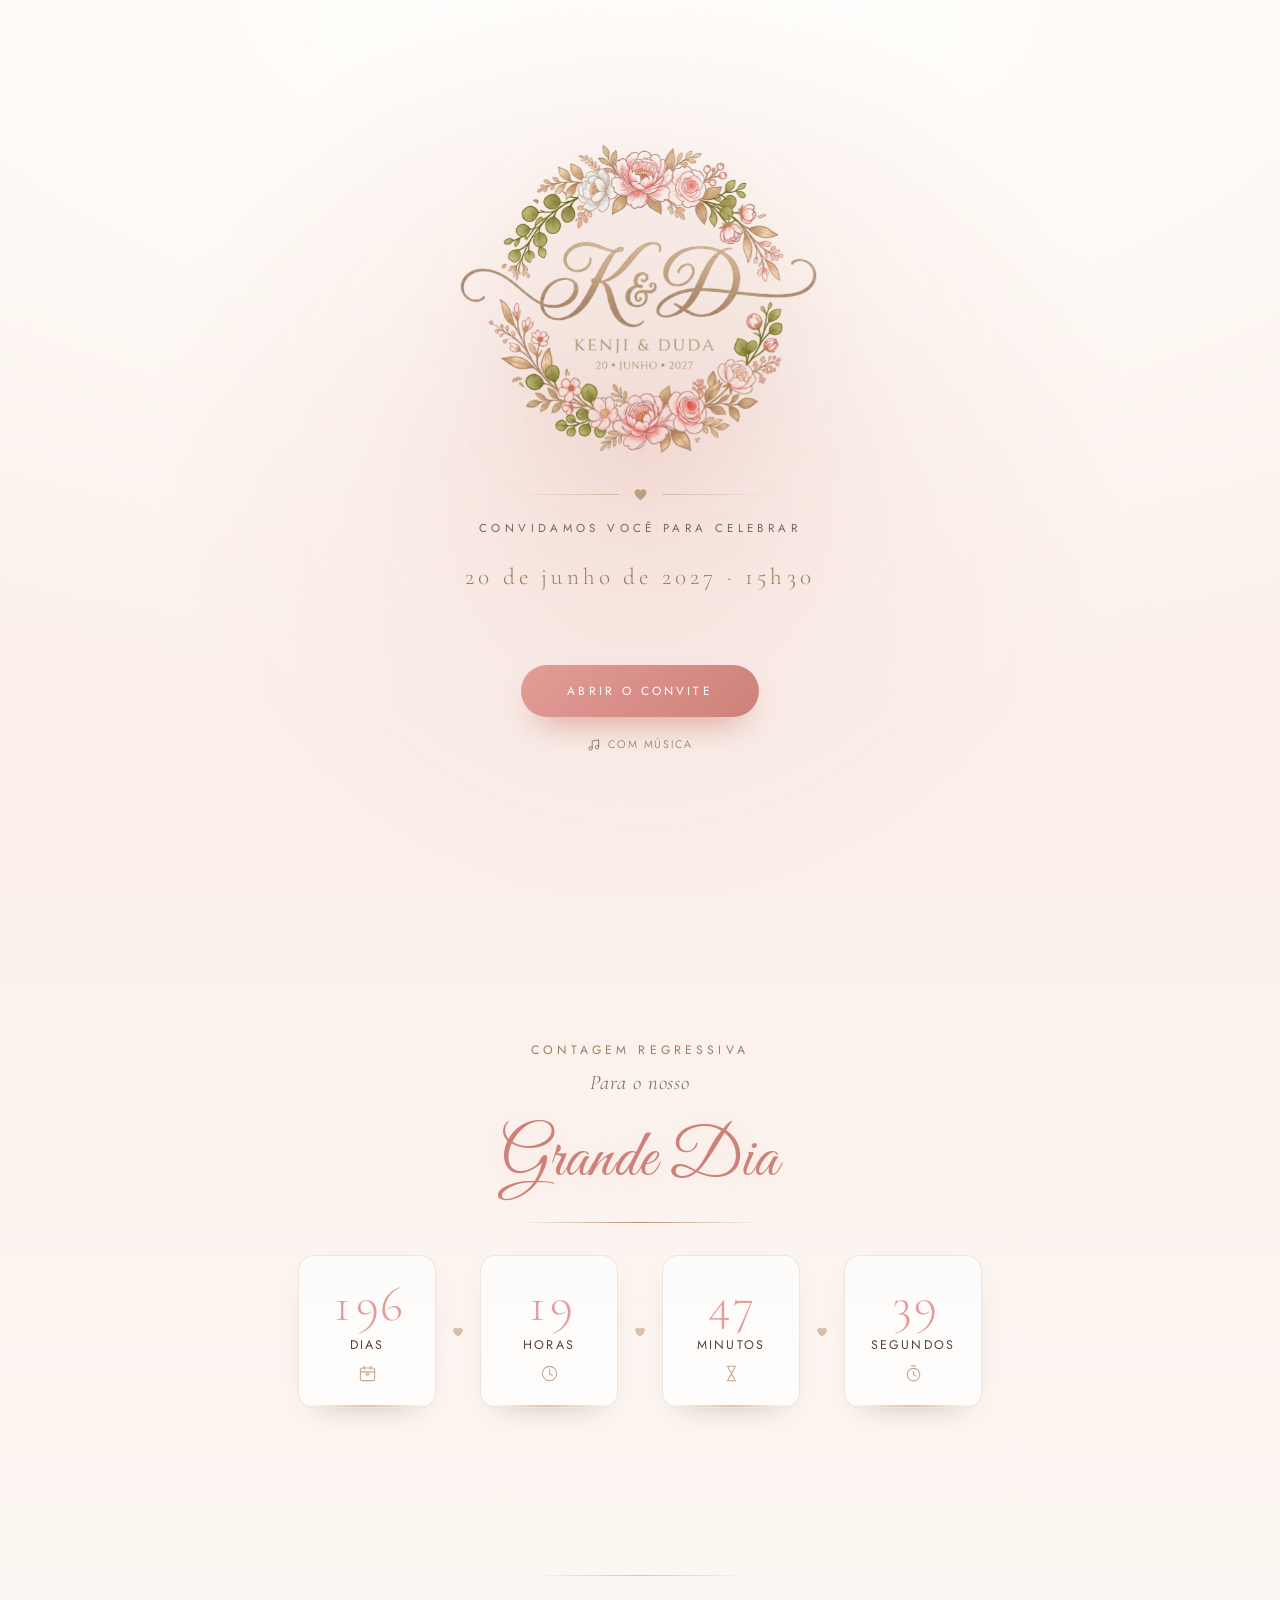
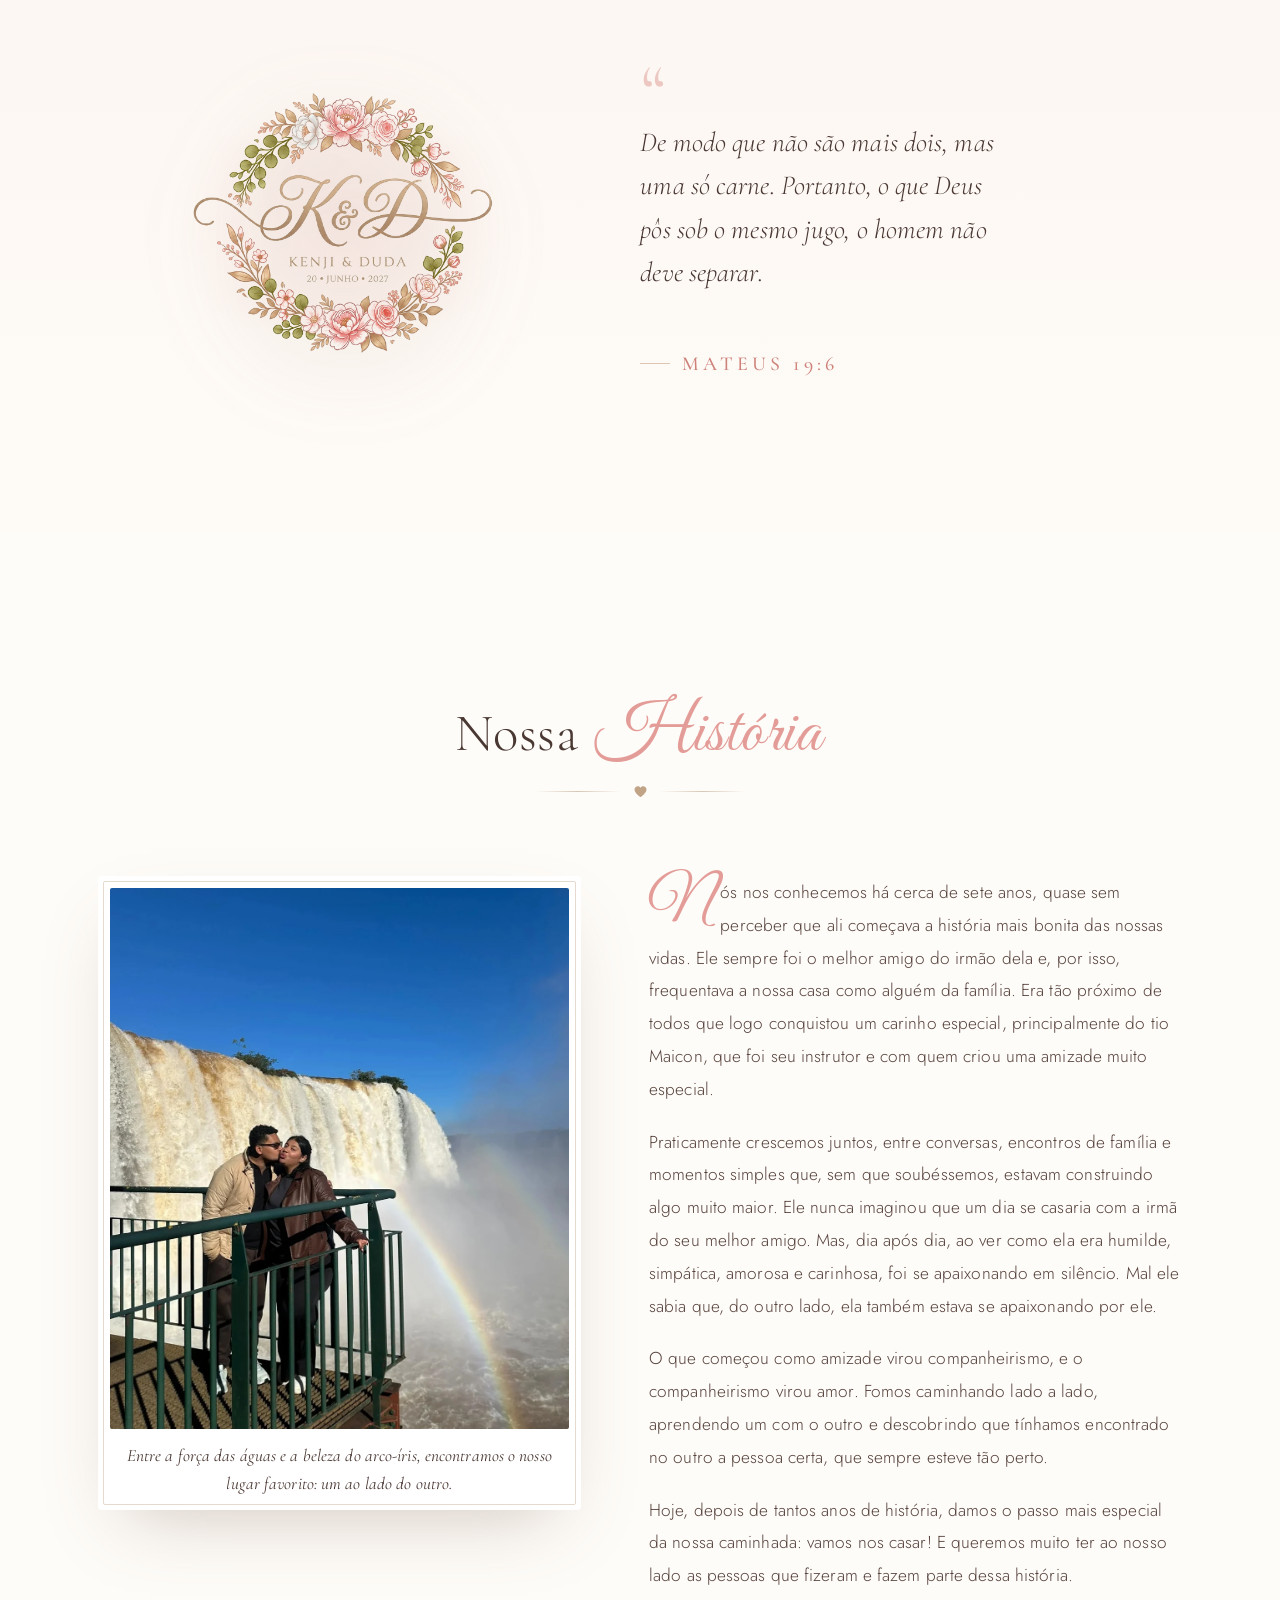
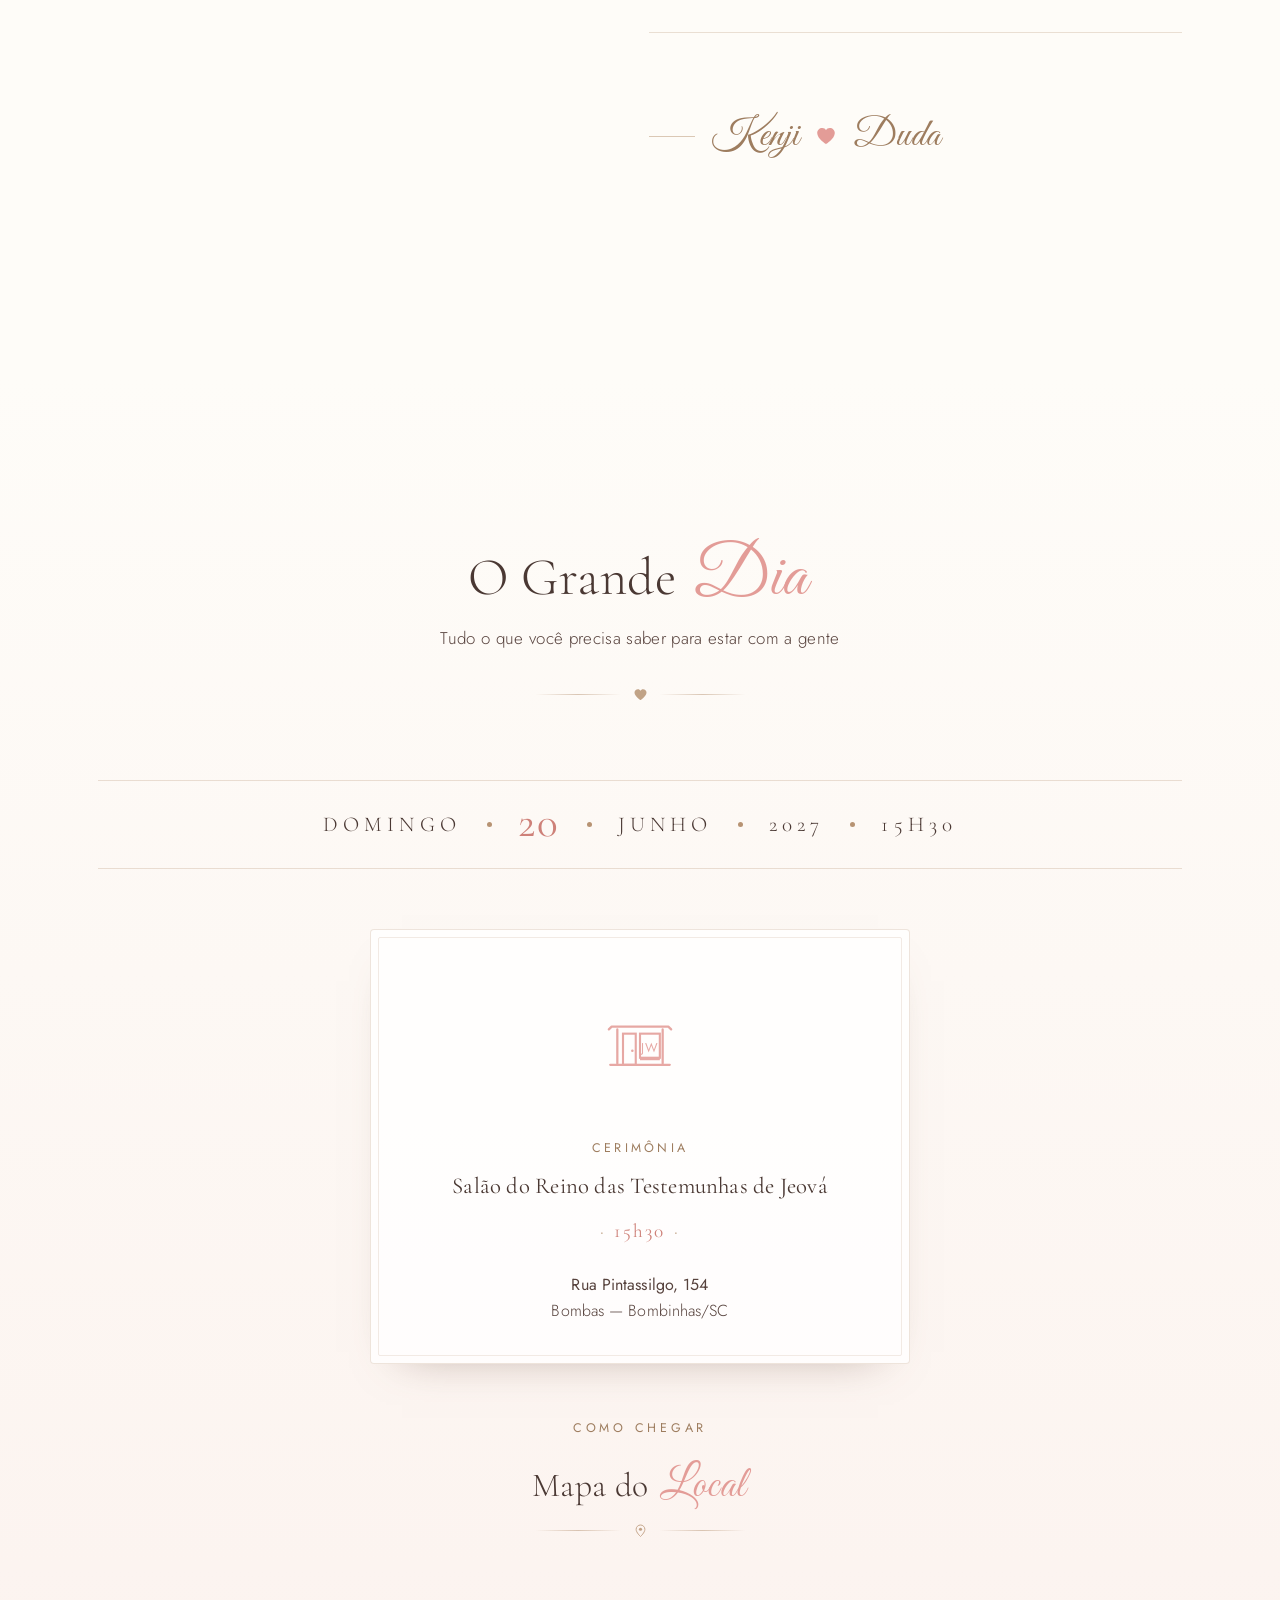
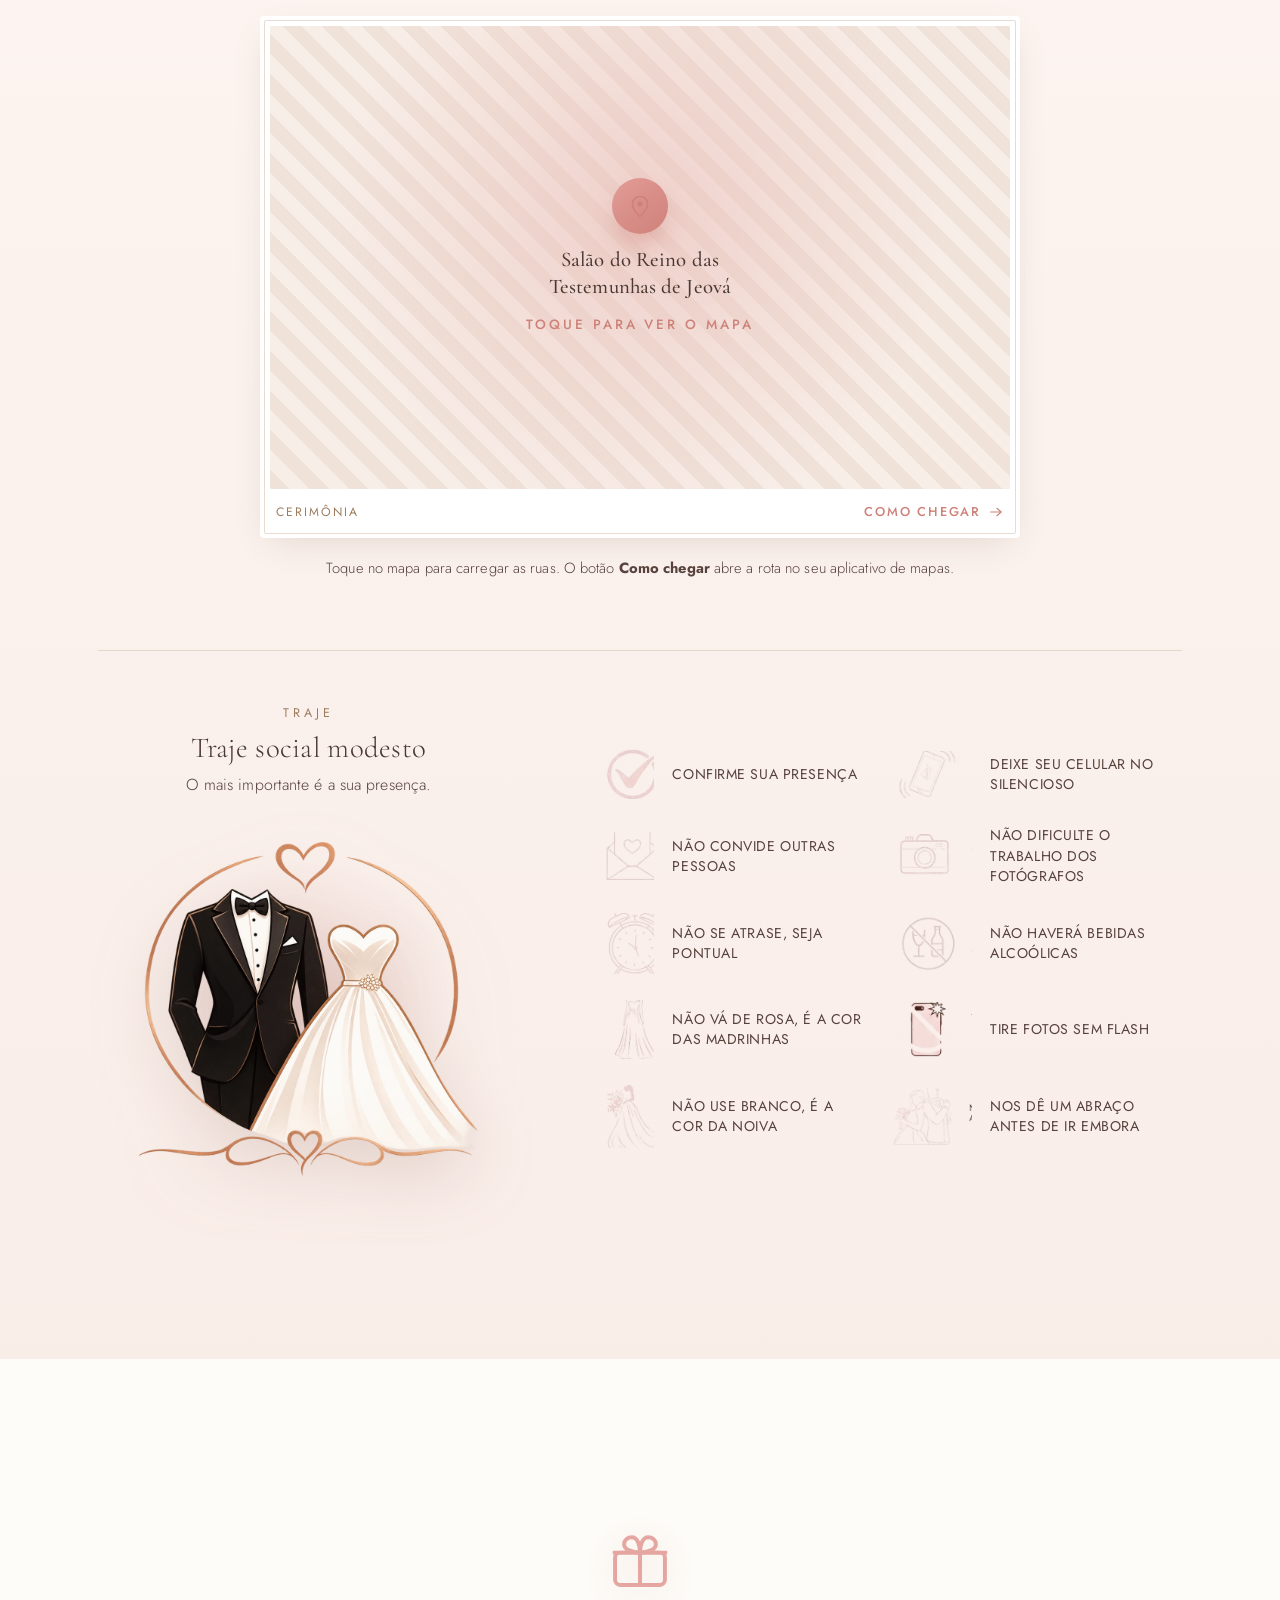
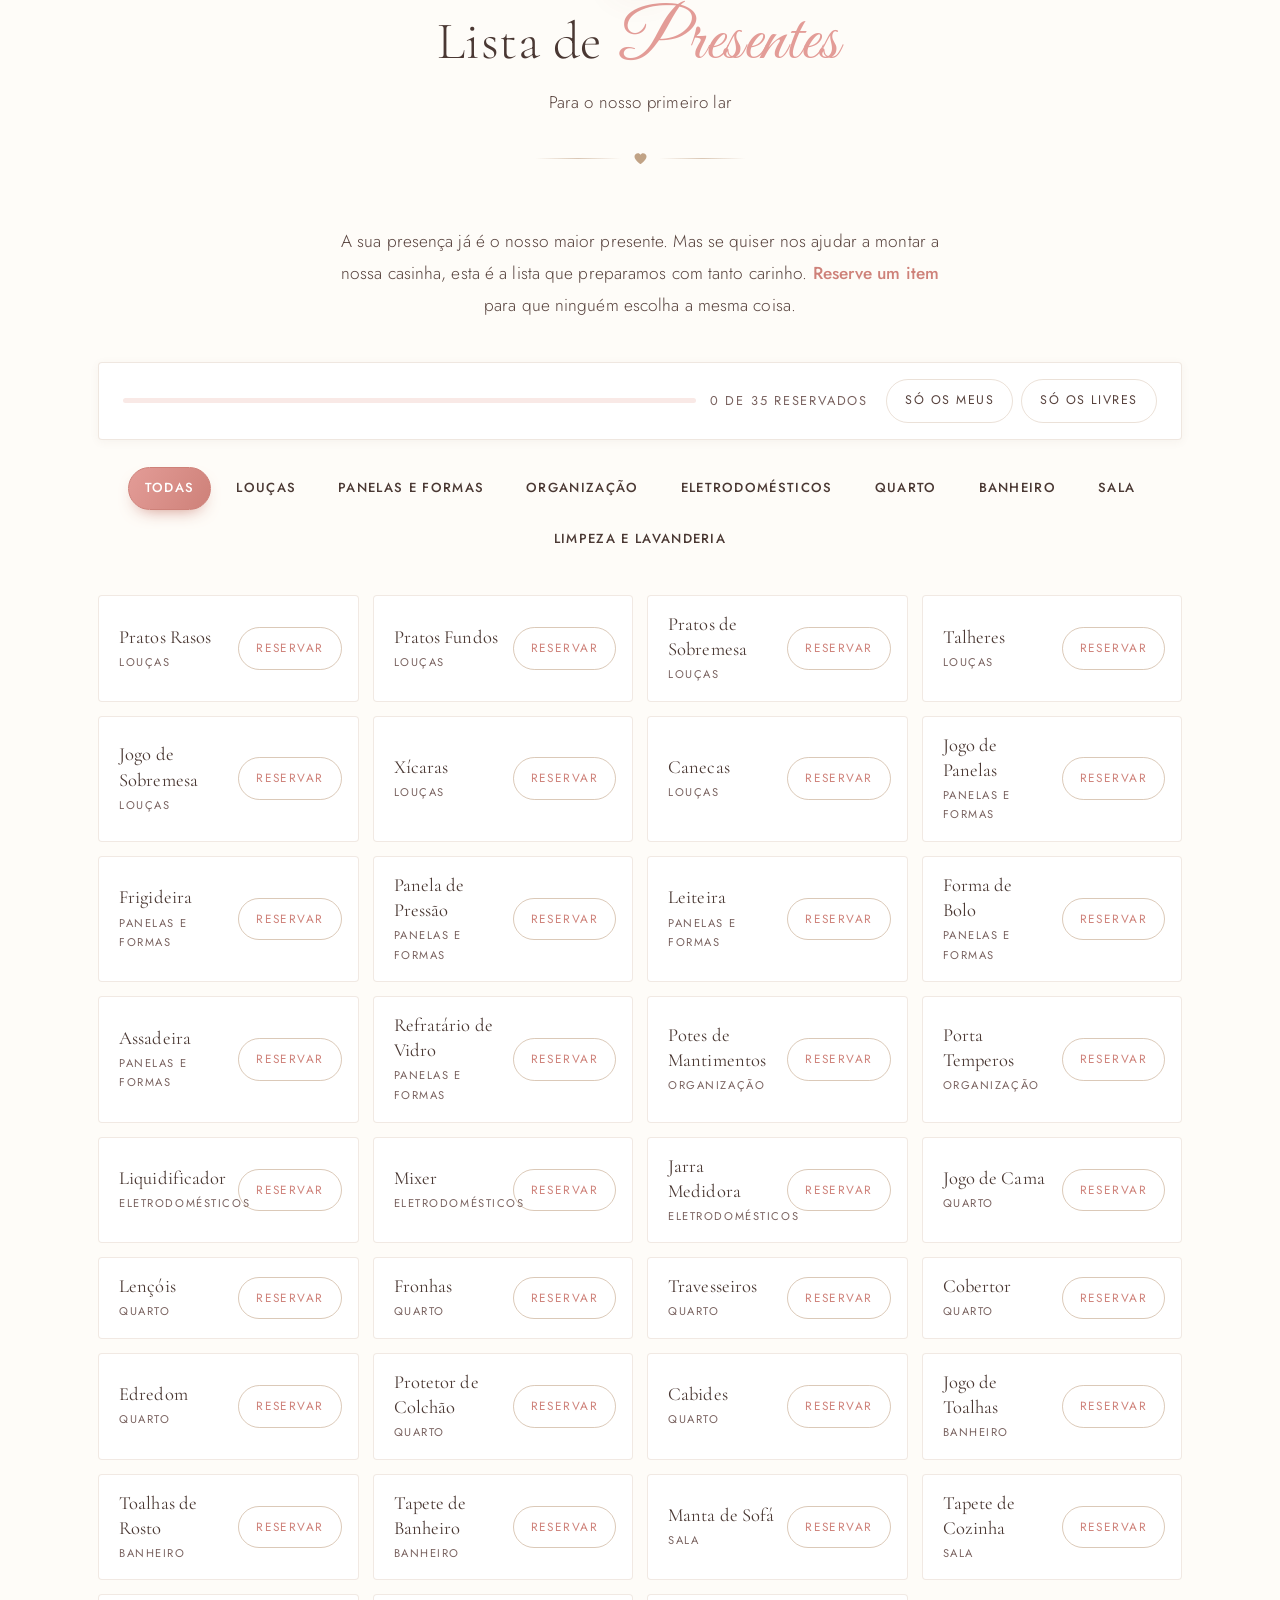
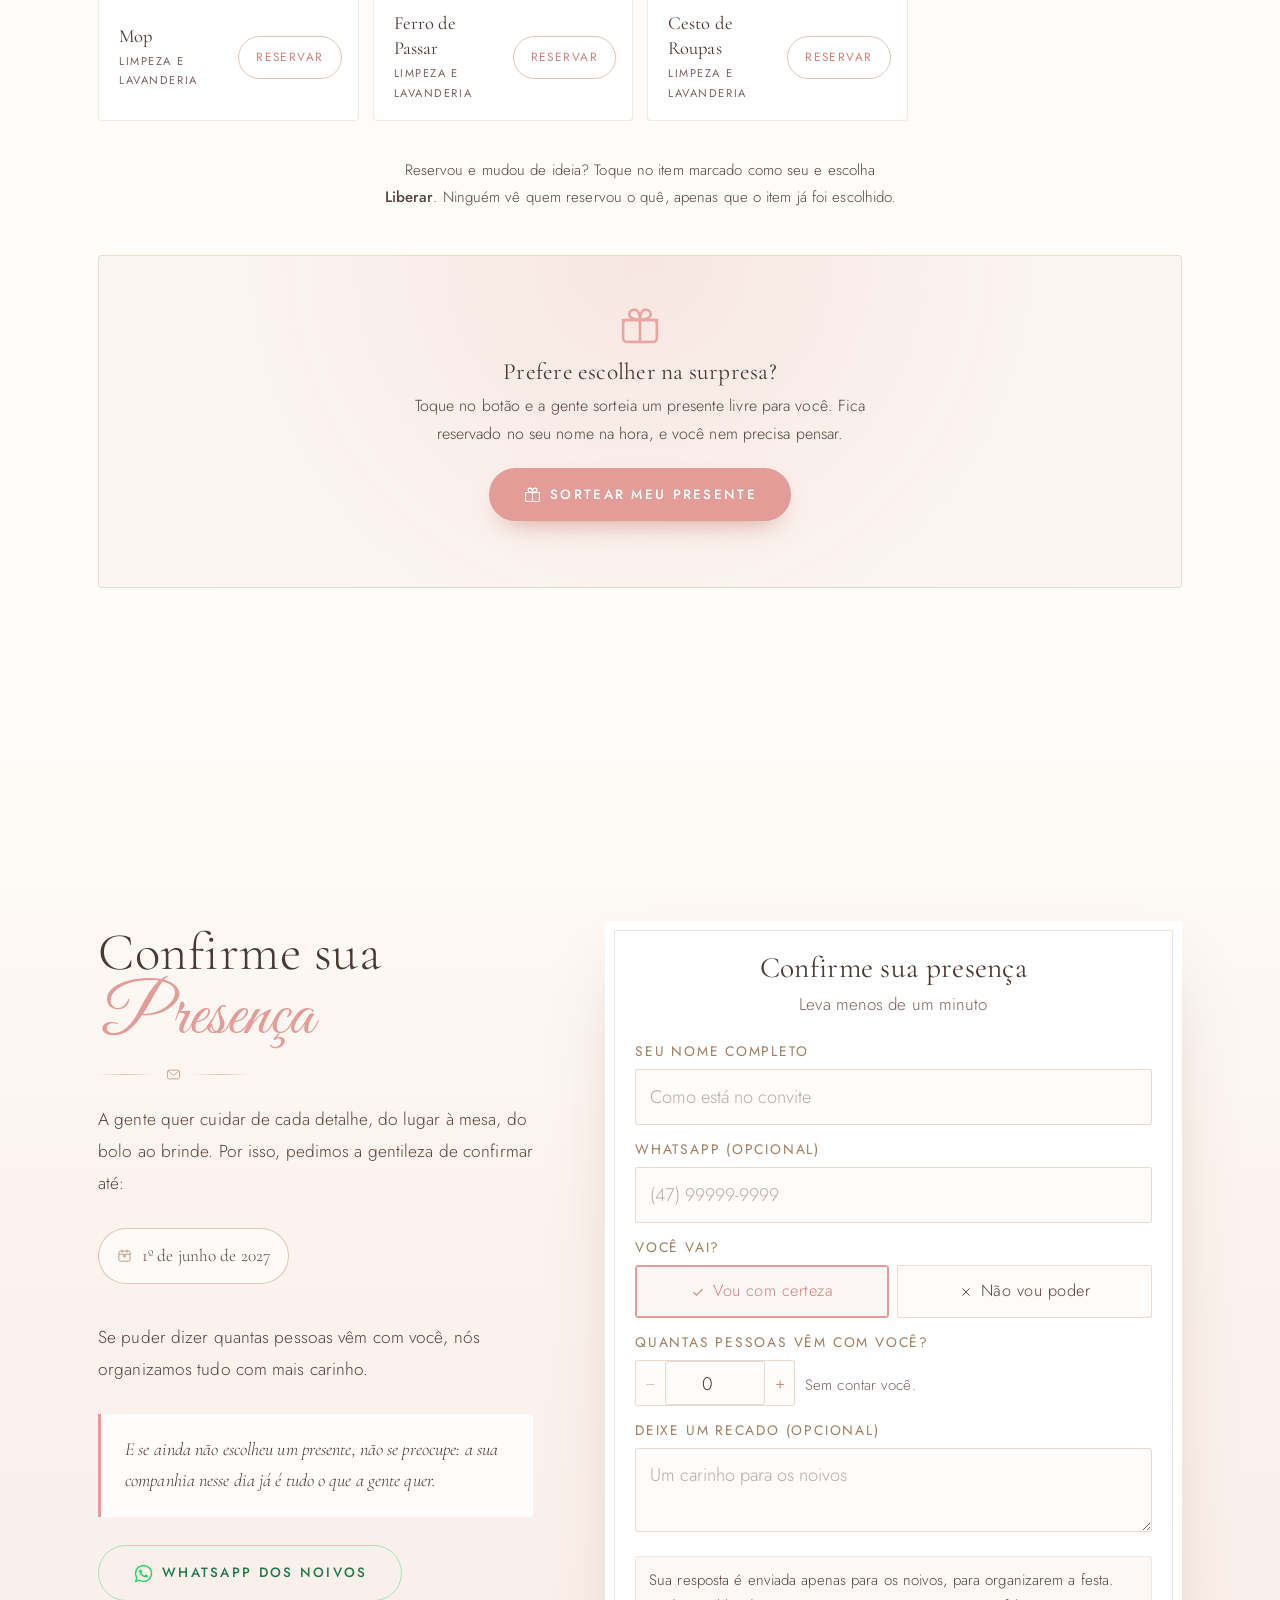
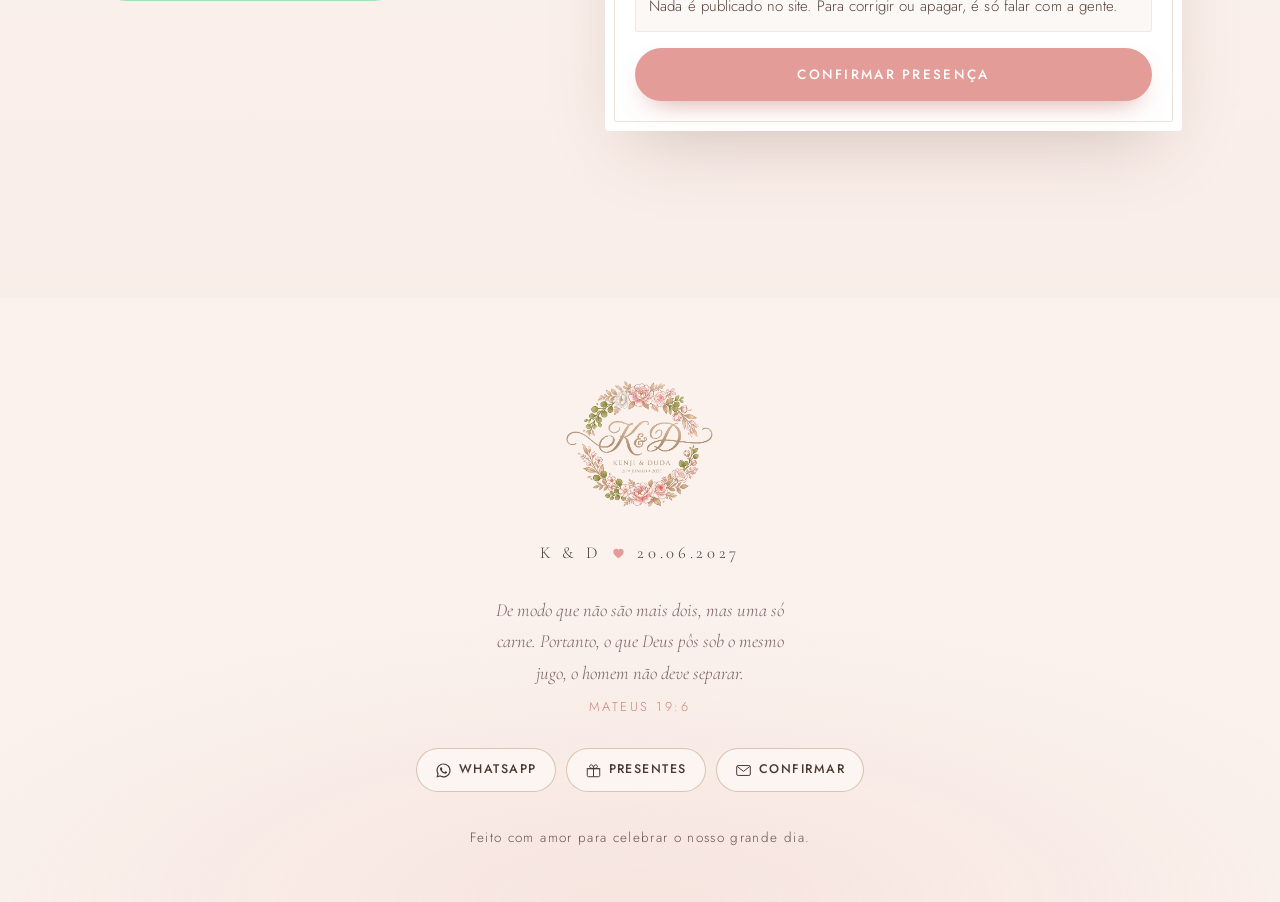
==== index.html @ 65b40bd1 "traje: usa as ilustracoes da cartilha nos dez avisos Os dez itens do convite (confirmar presenca, si" ====
<!DOCTYPE html>
<html lang="pt-BR">
<head>
<meta charset="UTF-8">
<meta name="viewport" content="width=device-width, initial-scale=1">
<title>Kenji &amp; Duda — 20 de junho de 2027</title>
<meta name="description" content="O casamento de Kenji e Duda: nossa história, o grande dia, lista de presentes e confirmação de presença. 20 de junho de 2027, Bombinhas, Santa Catarina.">
<meta name="theme-color" content="#FDFBF7">

<meta property="og:type" content="website">
<meta property="og:title" content="Kenji &amp; Duda — 20 de junho de 2027">
<meta property="og:description" content="Nossa história, o grande dia, lista de presentes e confirmação de presença.">
<meta property="og:image" content="assets/arte/compartilhar.jpg">
<meta property="og:locale" content="pt_BR">

<link rel="icon" href="assets/arte/favicon-32.png" sizes="32x32" type="image/png">
<link rel="apple-touch-icon" href="assets/arte/favicon-180.png">
<link rel="icon" href="assets/arte/favicon-192.png" sizes="192x192" type="image/png">

<link rel="preconnect" href="https://fonts.googleapis.com">
<link rel="preconnect" href="https://fonts.gstatic.com" crossorigin>
<link href="https://fonts.googleapis.com/css2?family=Cormorant+Garamond:ital,wght@0,300;0,400;0,500;1,300;1,400&family=Great+Vibes&family=Jost:wght@300;400;500&display=swap" rel="stylesheet">

<link rel="preload" as="image" href="assets/arte/monograma.webp?v=2">

<link rel="stylesheet" href="css/base.css?v=20261119c">
<link rel="stylesheet" href="css/abertura.css?v=20261119c">
<link rel="stylesheet" href="css/hero.css?v=20261119c">
<link rel="stylesheet" href="css/contagem.css?v=20261119c">
<link rel="stylesheet" href="css/historia.css?v=20261119c">
<link rel="stylesheet" href="css/dia.css?v=20261119c">
<link rel="stylesheet" href="css/presentes.css?v=20261119c">
<link rel="stylesheet" href="css/formulario.css?v=20261119c">
<link rel="stylesheet" href="css/interface.css?v=20261119c">
<link rel="stylesheet" href="css/responsivo.css?v=20261119c">
</head>
<body>

<!-- pétalas em todo o site -->
<div class="petalas petalas--site" id="petalasSite" aria-hidden="true"></div>

<!-- ============================================================
     ÍCONES
     ============================================================ -->
<svg width="0" height="0" style="position:absolute" aria-hidden="true">
  <symbol id="i-coracao" viewBox="0 0 24 24">
    <path d="M12 20.9C12 20.9 2.4 15 2.4 8.8 2.4 5.7 4.9 3.4 7.9 3.4c1.8 0 3.4 1 4.1 2.4.7-1.4 2.3-2.4 4.1-2.4 3 0 5.5 2.3 5.5 5.4 0 6.2-9.6 12.1-9.6 12.1z" fill="currentColor"/>
  </symbol>
  <symbol id="i-calendario" viewBox="0 0 24 24">
    <rect x="3" y="5" width="18" height="16" rx="2.5" fill="none" stroke="currentColor" stroke-width="1.4"/>
    <path d="M3 10h18M8 2.8v4.2M16 2.8v4.2" fill="none" stroke="currentColor" stroke-width="1.4" stroke-linecap="round"/>
    <path d="M12 15.6c0 0-2.8-1.6-2.8-3.3 0-.9.7-1.6 1.6-1.6.5 0 1 .3 1.2.7.2-.4.7-.7 1.2-.7.9 0 1.6.7 1.6 1.6 0 1.7-2.8 3.3-2.8 3.3z" fill="currentColor" opacity=".7"/>
  </symbol>
  <symbol id="i-relogio" viewBox="0 0 24 24">
    <circle cx="12" cy="12" r="9" fill="none" stroke="currentColor" stroke-width="1.4"/>
    <path d="M12 6.8v5.6l3.6 2.1" fill="none" stroke="currentColor" stroke-width="1.4" stroke-linecap="round"/>
  </symbol>
  <symbol id="i-ampulheta" viewBox="0 0 24 24">
    <path d="M6.4 2.8h11.2M6.4 21.2h11.2M7.6 2.8c0 5.2 4.4 6.7 4.4 9.2s-4.4 4-4.4 9.2M16.4 2.8c0 5.2-4.4 6.7-4.4 9.2s4.4 4 4.4 9.2" fill="none" stroke="currentColor" stroke-width="1.4" stroke-linecap="round"/>
  </symbol>
  <symbol id="i-segundos" viewBox="0 0 24 24">
    <circle cx="12" cy="13.4" r="7.9" fill="none" stroke="currentColor" stroke-width="1.4"/>
    <path d="M12 13.4V9.4M12 13.4l2.9 1.9M9.4 2.4h5.2" fill="none" stroke="currentColor" stroke-width="1.4" stroke-linecap="round"/>
  </symbol>
  <symbol id="i-presente" viewBox="0 0 24 24">
    <rect x="3.2" y="9.4" width="17.6" height="11.4" rx="1.8" fill="none" stroke="currentColor" stroke-width="1.4"/>
    <path d="M2.4 9.4h19.2M12 9.4v11.4" fill="none" stroke="currentColor" stroke-width="1.4"/>
    <path d="M12 9.4C9.3 9.4 6.4 8.3 6.4 6.4c0-1.4 1.2-2.4 2.7-2.4 1.9 0 2.9 2.5 2.9 5.4zm0 0c2.7 0 5.6-1.1 5.6-3 0-1.4-1.2-2.4-2.7-2.4-1.9 0-2.9 2.5-2.9 5.4z" fill="none" stroke="currentColor" stroke-width="1.4"/>
  </symbol>
  <symbol id="i-envelope" viewBox="0 0 24 24">
    <rect x="2.4" y="5" width="19.2" height="14" rx="2" fill="none" stroke="currentColor" stroke-width="1.4"/>
    <path d="M3.2 6.4L12 13.2l8.8-6.8" fill="none" stroke="currentColor" stroke-width="1.4"/>
  </symbol>
  <symbol id="i-pino" viewBox="0 0 24 24">
    <path d="M12 21.6s7-6.3 7-11.4A7 7 0 1 0 5 10.2c0 5.1 7 11.4 7 11.4z" fill="none" stroke="currentColor" stroke-width="1.5" stroke-linejoin="round"/>
    <circle cx="12" cy="10" r="2.5" fill="currentColor"/>
  </symbol>
  <symbol id="i-seta" viewBox="0 0 24 24">
    <path d="M4 12h15M13.4 6.4L19.8 12l-6.4 5.6" fill="none" stroke="currentColor" stroke-width="1.6" stroke-linecap="round" stroke-linejoin="round"/>
  </symbol>
  <symbol id="i-check" viewBox="0 0 24 24">
    <path d="M4.6 12.6l4.8 4.8L19.4 7.4" fill="none" stroke="currentColor" stroke-width="1.8" stroke-linecap="round" stroke-linejoin="round"/>
  </symbol>
  <symbol id="i-x" viewBox="0 0 24 24">
    <path d="M6.4 6.4l11.2 11.2M17.6 6.4L6.4 17.6" fill="none" stroke="currentColor" stroke-width="1.6" stroke-linecap="round"/>
  </symbol>
  <symbol id="i-whatsapp" viewBox="0 0 24 24">
    <path d="M19.05 4.91A9.82 9.82 0 0 0 12.04 2C6.58 2 2.13 6.45 2.13 11.91c0 1.75.46 3.45 1.32 4.95L2 22l5.25-1.38a9.9 9.9 0 0 0 4.79 1.22h.01c5.46 0 9.91-4.45 9.91-9.91 0-2.65-1.03-5.14-2.91-7.02zM12.05 20.15h-.01a8.2 8.2 0 0 1-4.19-1.15l-.3-.18-3.12.82.83-3.04-.2-.31a8.2 8.2 0 0 1-1.26-4.38c0-4.54 3.7-8.24 8.25-8.24a8.2 8.2 0 0 1 8.24 8.25c0 4.54-3.7 8.23-8.24 8.23zm4.52-6.16c-.25-.12-1.47-.72-1.69-.81-.23-.08-.39-.12-.56.13-.16.25-.64.81-.79.97-.15.17-.29.19-.54.06-.25-.12-1.05-.39-1.99-1.23-.74-.66-1.23-1.47-1.38-1.72-.14-.25-.01-.38.11-.51.11-.11.25-.29.37-.43.13-.14.17-.25.25-.41.08-.17.04-.31-.02-.43-.06-.12-.56-1.34-.76-1.84-.2-.48-.4-.42-.56-.43h-.48c-.16 0-.43.06-.65.31-.22.25-.85.83-.85 2.03s.87 2.35 1 2.51c.12.17 1.72 2.62 4.16 3.67.58.25 1.04.4 1.39.51.59.19 1.12.16 1.54.1.47-.07 1.47-.6 1.68-1.18.21-.58.21-1.07.14-1.18-.06-.1-.22-.16-.47-.28z" fill="currentColor"/>
  </symbol>
  <symbol id="i-salao" viewBox="0 0 48 40">
    <!-- o traço da placa "JW" no salão -->
    <path d="M4 7h40M4 7l-2 2M44 7l2 2" fill="none" stroke="currentColor" stroke-width="1.6" stroke-linecap="round"/>
    <path d="M8 9v24M40 9v24" fill="none" stroke="currentColor" stroke-width="1.6" stroke-linecap="round"/>
    <path d="M3 34h42" fill="none" stroke="currentColor" stroke-width="1.6" stroke-linecap="round"/>
    <rect x="12" y="12" width="9" height="22" fill="none" stroke="currentColor" stroke-width="1.5"/>
    <circle cx="18.6" cy="24" r=".9" fill="currentColor"/>
    <rect x="24" y="12" width="14" height="17" fill="none" stroke="currentColor" stroke-width="1.5"/>
    <path d="M24 30h14" fill="none" stroke="currentColor" stroke-width="1.5"/>
    <text x="31" y="24.6" font-family="'Jost',sans-serif" font-size="9" font-weight="400" fill="currentColor" text-anchor="middle" letter-spacing=".5">JW</text>
  </symbol>
  <symbol id="i-terno" viewBox="0 0 48 48">
    <path d="M18.5 6.5L12 9.5 8.5 14l4 3 3-2.5v11.5L13 40h22l-2.5-14V14.5l3 2.5 4-3-3.5-4.5-6.5-3"
          fill="none" stroke="currentColor" stroke-width="1.7" stroke-linejoin="round" stroke-linecap="round"/>
    <path d="M18.5 6.5L24 12l5.5-5.5" fill="none" stroke="currentColor" stroke-width="1.5" stroke-linejoin="round"/>
    <path d="M24 12l-1.8 2.6 1.8 2 1.8-2L24 12z" fill="none" stroke="currentColor" stroke-width="1.4" stroke-linejoin="round"/>
    <path d="M24 16.6l-2 7.4 2 7.6 2-7.6-2-7.4z" fill="none" stroke="currentColor" stroke-width="1.5" stroke-linejoin="round"/>
    <path d="M24 12v4.6" fill="none" stroke="currentColor" stroke-width="1.4"/>
  </symbol>

  <!-- vestido -->
  <symbol id="i-vestido" viewBox="0 0 48 48">
    <path d="M19.6 8.4v-3M28.4 8.4v-3" fill="none" stroke="currentColor" stroke-width="1.7" stroke-linecap="round"/>
    <path d="M24 7c-2.4 0-4.3 1.2-4.3 2.9 0 1.8 1.9 3.3 4.3 3.3s4.3-1.5 4.3-3.3c0-1.7-1.9-2.9-4.3-2.9z"
          fill="none" stroke="currentColor" stroke-width="1.5" stroke-linejoin="round"/>
    <path d="M18.6 9c-1.3 1.2-2.1 2.5-2.1 3.7 0 1.8 1 2.9 2.7 3.4l-1.6 3.6h12.8l-1.6-3.6c1.7-.5 2.7-1.6 2.7-3.4 0-1.2-.8-2.5-2.1-3.7"
          fill="none" stroke="currentColor" stroke-width="1.6" stroke-linejoin="round" stroke-linecap="round"/>
    <path d="M17.6 19.7h12.8" fill="none" stroke="currentColor" stroke-width="1.6"/>
    <path d="M17.6 19.7c-2.6 3.7-4.4 7.8-5.3 11.9-.9 4.3-1 7.6-.3 10.4h24c.7-2.8.6-6.1-.3-10.4-.9-4.1-2.7-8.2-5.3-11.9"
          fill="none" stroke="currentColor" stroke-width="1.7" stroke-linejoin="round" stroke-linecap="round"/>
    <path d="M20.4 20.6l-3 21.4M27.6 20.6l3 21.4M24 20.6v21.4" fill="none" stroke="currentColor" stroke-width="1.1" stroke-linecap="round"/>
  </symbol>

  <!-- vestido de noiva: mais longo e com véu -->
  <symbol id="i-vestido-noiva" viewBox="0 0 48 48">
    <path d="M24 4.5c3.4 2.4 5.4 6 5.4 10.4 0 2.4-.6 4.6-1.7 6.6h-7.4c-1.1-2-1.7-4.2-1.7-6.6 0-4.4 2-8 5.4-10.4z"
          fill="none" stroke="currentColor" stroke-width="1.4" stroke-linejoin="round" opacity=".55"/>
    <path d="M20 9.4c-.8 2.4-1.2 4.6-1.2 6.6M28 9.4c.8 2.4 1.2 4.6 1.2 6.6"
          fill="none" stroke="currentColor" stroke-width="1.3" stroke-linecap="round" opacity=".55"/>
    <path d="M18.8 11.6c-1.3 1.2-2.1 2.5-2.1 3.7 0 1.8 1 2.9 2.7 3.4l-1.4 3.4h12l-1.4-3.4c1.7-.5 2.7-1.6 2.7-3.4 0-1.2-.8-2.5-2.1-3.7"
          fill="none" stroke="currentColor" stroke-width="1.6" stroke-linejoin="round" stroke-linecap="round"/>
    <path d="M17.8 22.1h12.4" fill="none" stroke="currentColor" stroke-width="1.6"/>
    <path d="M17.8 22.1c-3.3 4.4-5.6 9.2-6.6 14-.7 3.4-.7 6.3-.1 8.4h25.8c.6-2.1.6-5-.1-8.4-1-4.8-3.3-9.6-6.6-14"
          fill="none" stroke="currentColor" stroke-width="1.7" stroke-linejoin="round" stroke-linecap="round"/>
    <path d="M20.6 23.2l-3.4 20.8M27.4 23.2l3.4 20.8M24 23.2v20.8" fill="none" stroke="currentColor" stroke-width="1.1" stroke-linecap="round"/>
  </symbol>

  <!-- convidados: duas silhuetas discretas -->
  <symbol id="i-convidados" viewBox="0 0 48 48">
    <circle cx="18" cy="14" r="4.6" fill="none" stroke="currentColor" stroke-width="1.6"/>
    <path d="M9.5 38c0-4.7 3.8-8.5 8.5-8.5s8.5 3.8 8.5 8.5" fill="none" stroke="currentColor" stroke-width="1.6" stroke-linecap="round"/>
    <circle cx="32" cy="16.5" r="3.8" fill="none" stroke="currentColor" stroke-width="1.5"/>
    <path d="M25.5 38c0-3.9 2.9-7.1 6.5-7.1s6.5 3.2 6.5 7.1" fill="none" stroke="currentColor" stroke-width="1.5" stroke-linecap="round"/>
  </symbol>

  <!-- celular no silencioso: aparelho com ondas de chamada -->
  <symbol id="i-celular-silencio" viewBox="0 0 48 48">
    <rect x="16" y="8" width="16" height="32" rx="2.6" fill="none" stroke="currentColor" stroke-width="1.6"/>
    <path d="M22 12.5h4" fill="none" stroke="currentColor" stroke-width="1.4" stroke-linecap="round"/>
    <circle cx="24" cy="35.5" r="1.5" fill="none" stroke="currentColor" stroke-width="1.4"/>
    <path d="M35 16.5a7 7 0 0 1 0 9M38.6 12.6a12 12 0 0 1 0 16.4" fill="none" stroke="currentColor" stroke-width="1.5" stroke-linecap="round"/>
    <path d="M13 16.5a7 7 0 0 0 0 9M9.4 12.6a12 12 0 0 0 0 16.4" fill="none" stroke="currentColor" stroke-width="1.5" stroke-linecap="round" opacity=".55"/>
  </symbol>

  <!-- convite: envelope com coração -->
  <symbol id="i-envelope-coracao" viewBox="0 0 48 48">
    <rect x="7" y="13" width="34" height="23" rx="2.4" fill="none" stroke="currentColor" stroke-width="1.6"/>
    <path d="M7.6 14.4L24 26.4l16.4-12" fill="none" stroke="currentColor" stroke-width="1.6" stroke-linejoin="round"/>
    <path d="M24 31.2c0 0-4.4-2.7-4.4-5.2a2.4 2.4 0 0 1 4.4-1.3 2.4 2.4 0 0 1 4.4 1.3c0 2.5-4.4 5.2-4.4 5.2z" fill="currentColor"/>
  </symbol>

  <!-- câmera  -->
  <symbol id="i-camera" viewBox="0 0 48 48">
    <path d="M7 17.5h6.6l2.8-3.8h15.2l2.8 3.8H41v20H7v-20z" fill="none" stroke="currentColor" stroke-width="1.6" stroke-linejoin="round"/>
    <circle cx="24" cy="27.5" r="6.4" fill="none" stroke="currentColor" stroke-width="1.6"/>
    <circle cx="36" cy="21" r="1.3" fill="currentColor"/>
  </symbol>

  <!-- relógio de mesa: pontualidade -->
  <symbol id="i-despertador" viewBox="0 0 48 48">
    <circle cx="24" cy="26" r="13.5" fill="none" stroke="currentColor" stroke-width="1.6"/>
    <circle cx="24" cy="26" r="1.2" fill="currentColor"/>
    <path d="M24 26v-7M24 26l5 3.4" fill="none" stroke="currentColor" stroke-width="1.5" stroke-linecap="round"/>
    <path d="M15.4 14.6L11 10.6M32.6 14.6L37 10.6" fill="none" stroke="currentColor" stroke-width="1.6" stroke-linecap="round"/>
    <path d="M12 36.6l2.6 2.8M36 36.6l-2.6 2.8" fill="none" stroke="currentColor" stroke-width="1.5" stroke-linecap="round"/>
  </symbol>

  <!-- taça com proibido: sem bebida alcoólica -->
  <symbol id="i-sem-bebida" viewBox="0 0 48 48">
    <path d="M16 10h16l-1.6 7.4a6.8 6.8 0 0 1-12.8 0L16 10z" fill="none" stroke="currentColor" stroke-width="1.6" stroke-linejoin="round"/>
    <path d="M24 25v10M18.6 37.4h10.8" fill="none" stroke="currentColor" stroke-width="1.6" stroke-linecap="round"/>
    <path d="M11 9l26 26" fill="none" stroke="currentColor" stroke-width="1.7" stroke-linecap="round"/>
  </symbol>

  <!-- celular com flash riscado -->
  <symbol id="i-sem-flash" viewBox="0 0 48 48">
    <rect x="15" y="7" width="18" height="34" rx="2.6" fill="none" stroke="currentColor" stroke-width="1.6"/>
    <circle cx="22" cy="13.4" r="2.2" fill="none" stroke="currentColor" stroke-width="1.5"/>
    <path d="M27.5 13.4h2.4" fill="none" stroke="currentColor" stroke-width="1.5" stroke-linecap="round"/>
    <path d="M10 8l28 28" fill="none" stroke="currentColor" stroke-width="1.7" stroke-linecap="round"/>
  </symbol>

  <!-- abraço: duas pessoas -->
  <symbol id="i-abraco" viewBox="0 0 48 48">
    <circle cx="17.5" cy="15" r="3.9" fill="none" stroke="currentColor" stroke-width="1.6"/>
    <circle cx="31" cy="15.6" r="3.4" fill="none" stroke="currentColor" stroke-width="1.5"/>
    <path d="M9.5 37c0-4.6 3.6-8.3 8-8.3 2 0 3.8.8 5.2 2" fill="none" stroke="currentColor" stroke-width="1.6" stroke-linecap="round"/>
    <path d="M38.8 37c0-4.2-3-7.6-6.9-8.1-1.9-.2-3.6.4-5 1.6" fill="none" stroke="currentColor" stroke-width="1.5" stroke-linecap="round"/>
    <path d="M22.6 30.7c1.6-1.4 3.8-1.3 5.1.2" fill="none" stroke="currentColor" stroke-width="1.5" stroke-linecap="round"/>
  </symbol>

  <symbol id="i-som" viewBox="0 0 24 24">
    <path d="M4 9v6h4l5 4.2V4.8L8 9H4z" fill="none" stroke="currentColor" stroke-width="1.5" stroke-linejoin="round"/>
    <path d="M16.6 8.4a5 5 0 0 1 0 7.2M19.2 5.8a8.6 8.6 0 0 1 0 12.4" fill="none" stroke="currentColor" stroke-width="1.5" stroke-linecap="round"/>
  </symbol>
  <symbol id="i-mudo" viewBox="0 0 24 24">
    <path d="M4 9v6h4l5 4.2V4.8L8 9H4z" fill="none" stroke="currentColor" stroke-width="1.5" stroke-linejoin="round"/>
    <path d="M16.6 9.4l5 5.2M21.6 9.4l-5 5.2" fill="none" stroke="currentColor" stroke-width="1.5" stroke-linecap="round"/>
  </symbol>
  <symbol id="i-musica" viewBox="0 0 24 24">
    <path d="M9 17.6V5.2l11-2v12" fill="none" stroke="currentColor" stroke-width="1.4" stroke-linejoin="round"/>
    <circle cx="6.2" cy="17.8" r="2.8" fill="none" stroke="currentColor" stroke-width="1.4"/>
    <circle cx="17.2" cy="15.8" r="2.8" fill="none" stroke="currentColor" stroke-width="1.4"/>
  </symbol>
  <symbol id="i-sino" viewBox="0 0 24 24">
    <path d="M6 16.4V10a6 6 0 0 1 12 0v6.4l1.4 1.8H4.6L6 16.4z" fill="none" stroke="currentColor" stroke-width="1.4" stroke-linejoin="round"/>
    <path d="M10 20.6a2.2 2.2 0 0 0 4 0" fill="none" stroke="currentColor" stroke-width="1.4" stroke-linecap="round"/>
  </symbol>
</svg>

<!-- ============================================================
     ABERTURA
     ============================================================ -->
<div class="abertura" id="abertura">
  <div class="abertura__papel" aria-hidden="true"></div>
  <div class="abertura__halo" aria-hidden="true"></div>
  <div class="petalas" id="petalasAbertura" aria-hidden="true"></div>

  <div class="abertura__conteudo">
    <picture>
      <source srcset="assets/arte/monograma.webp?v=2" type="image/webp">
      <img class="abertura__monograma" src="assets/arte/monograma.png?v=2"
           alt="Monograma K &amp; D com rosas cor-de-rosa" width="1608" height="926" fetchpriority="high">
    </picture>

    <div class="abertura__linha" aria-hidden="true">
      <svg><use href="#i-coracao"/></svg>
    </div>

    <p class="abertura__convite">Convidamos você para celebrar</p>
    <p class="abertura__data">20 de junho de 2027 · 15h30</p>

    <button class="abertura__botao" id="btnEntrar" type="button">
      Abrir o convite
    </button>

    <p class="abertura__som">
      <span>
        <svg aria-hidden="true"><use href="#i-musica"/></svg>
        com música
      </span>
    </p>
  </div>
</div>

<!-- ============================================================
     TOPO
     ============================================================ -->
<div class="progresso-leitura" id="progressoLeitura" aria-hidden="true"></div>

<div class="topo" id="topo">
  <div class="topo__grade">
    <a class="topo__marca" href="#inicio" aria-label="Kenji e Duda — início">
      <span class="topo__iniciais" aria-hidden="true">K<i>&amp;</i>D</span>
      <span class="topo__nomes" aria-hidden="true">Kenji &amp; Duda</span>
    </a>

    <nav class="nav" id="nav" aria-label="Navegação principal">
      <a href="#inicio" style="--i:0">Início</a>
      <a href="#historia" style="--i:1">Nossa história</a>
      <a href="#dia" style="--i:2">O grande dia</a>
      <a href="#presentes" style="--i:3">Presentes</a>
      <a href="#confirmacao" style="--i:4">Confirmação</a>
    </nav>

    <button class="menu-btn" id="menuBtn" type="button"
            aria-expanded="false" aria-controls="nav" aria-label="Abrir menu">
      <span class="menu-btn__barras" aria-hidden="true"><i></i><i></i><i></i></span>
    </button>
  </div>
</div>

<!-- ============================================================
     HERO
     ============================================================ -->
<header class="hero" id="inicio">
  <div class="hero__brilho" aria-hidden="true"></div>

  <div class="wrap hero__grade">
    <div class="hero__texto">
      <div class="hero__marca">
        <div class="hero__dentro-corao">
          <svg class="hero__coracao-fundo" viewBox="0 0 200 184" fill="none" aria-hidden="true">
            <path d="M100 178S8 128 8 66C8 34 34 10 62 10c16 0 30 8 38 21 8-13 22-21 38-21 28 0 54 24 54 56 0 62-92 112-92 112z"
                  stroke="currentColor" stroke-width="1.3" stroke-linejoin="round"/>
            <path d="M100 162S26 120 26 68c0-24 19-42 40-42 13 0 25 7 34 20 9-13 21-20 34-20 21 0 40 18 40 42 0 52-74 94-74 94z"
                  stroke="currentColor" stroke-width=".9" stroke-linejoin="round"/>
          </svg>

          <p class="hero__olho">O nosso casamento</p>

          <h1 class="hero__nomes">
            <span class="hero__nome" style="--i:0">Kenji</span>
            <span class="hero__e" aria-hidden="true">&amp;</span>
            <span class="hero__nome" style="--i:1">Duda</span>
          </h1>
        </div>

        <p class="hero__data">20 de junho de 2027</p>
        <p class="hero__hora">às 15h30 · Bombinhas</p>
      </div>

      <p class="hero__frase">
        Duas histórias, um encontro,
        um amor que nos uniu
        e uma vida inteira para compartilhar.
      </p>

      <svg class="hero__ornamento hero__ornamento--frase" viewBox="0 8 260 16" fill="none" aria-hidden="true">
        <path d="M2 17C34 17 56 9 82 12c18 2 28 6 36 4" stroke="currentColor" stroke-width="1" stroke-linecap="round" opacity=".8"/>
        <path d="M258 17c-32 0-54-8-80-5-18 2-28 6-36 4" stroke="currentColor" stroke-width="1" stroke-linecap="round" opacity=".8"/>
        <path d="M130 22.4c0 0-6.6-4-6.6-7.9 0-2.1 1.6-3.6 3.5-3.6 1.3 0 2.5.8 3.1 1.9.6-1.1 1.8-1.9 3.1-1.9 1.9 0 3.5 1.5 3.5 3.6 0 3.9-6.6 7.9-6.6 7.9z" fill="currentColor"/>
      </svg>
    </div>

    <figure class="hero__foto">
      <picture>
        <source media="(max-width: 940px)" srcset="assets/fotos/hero-mobile.webp" type="image/webp">
        <source media="(max-width: 940px)" srcset="assets/fotos/hero-mobile.jpg" type="image/jpeg">
        <source srcset="assets/fotos/hero-desktop.webp" type="image/webp">
        <img src="assets/fotos/hero-desktop.jpg" width="1000" height="1250"
             alt="Kenji e Duda sorrindo, abraçados"
             decoding="async" fetchpriority="high">
      </picture>
    </figure>
  </div>

  <a class="hero__rolar" href="#contagem" aria-label="Rolar para a contagem regressiva">
    <span aria-hidden="true"></span>
    deslize
  </a>
</header>

<!-- ============================================================
     CONTAGEM + VERSÍCULO
     ============================================================ -->
<section class="contagem" id="contagem" aria-label="Contagem regressiva">
  <div class="wrap">
    <div class="revelar">
      <p class="contagem__olho">Contagem Regressiva</p>
      <h2 class="contagem__sub">Para o nosso <span>Grande Dia</span></h2>
    </div>

    <div class="contagem__deck revelar" id="deck" aria-live="polite">
      <div class="cartao-tempo">
        <span class="cartao-tempo__num" id="tDias">—</span>
        <span class="cartao-tempo__rot">Dias</span>
        <svg class="cartao-tempo__icone" aria-hidden="true"><use href="#i-calendario"/></svg>
      </div>
      <svg class="contagem__entre" aria-hidden="true"><use href="#i-coracao"/></svg>
      <div class="cartao-tempo">
        <span class="cartao-tempo__num" id="tHoras">—</span>
        <span class="cartao-tempo__rot">Horas</span>
        <svg class="cartao-tempo__icone" aria-hidden="true"><use href="#i-relogio"/></svg>
      </div>
      <svg class="contagem__entre" aria-hidden="true"><use href="#i-coracao"/></svg>
      <div class="cartao-tempo">
        <span class="cartao-tempo__num" id="tMin">—</span>
        <span class="cartao-tempo__rot">Minutos</span>
        <svg class="cartao-tempo__icone" aria-hidden="true"><use href="#i-ampulheta"/></svg>
      </div>
      <svg class="contagem__entre" aria-hidden="true"><use href="#i-coracao"/></svg>
      <div class="cartao-tempo">
        <span class="cartao-tempo__num" id="tSeg">—</span>
        <span class="cartao-tempo__rot">Segundos</span>
        <svg class="cartao-tempo__icone" aria-hidden="true"><use href="#i-segundos"/></svg>
      </div>
    </div>

    <div class="versiculo-bloco revelar">
      <div class="versiculo-bloco__marca">
        <picture>
          <source srcset="assets/arte/monograma.webp?v=2" type="image/webp">
          <img src="assets/arte/monograma.png?v=2" alt="Monograma K &amp; D com rosas cor-de-rosa"
               width="1608" height="926" loading="lazy" decoding="async">
        </picture>
      </div>

      <div class="versiculo-bloco__corpo">
        <span class="versiculo-bloco__aspas" aria-hidden="true">&ldquo;</span>
        <p class="versiculo-bloco__texto" id="versiculoTexto"></p>
        <span class="versiculo-bloco__ref" id="versiculoRef"></span>
      </div>
    </div>
  </div>
</section>

<!-- ============================================================
     NOSSA HISTÓRIA
     ============================================================ -->
<section class="secao historia" id="historia">
  <div class="wrap">
    <div class="cabeca revelar">
      <h2 class="cabeca__titulo">Nossa <em>História</em></h2>
      <div class="cabeca__fio" aria-hidden="true"><svg><use href="#i-coracao"/></svg></div>
    </div>

    <div class="historia__grade">
      <div class="historia__moldura" id="historiaMoldura">
        <figure class="historia__foto" id="historiaFoto">
          <picture>
            <source srcset="assets/fotos/casal-historia.webp" type="image/webp">
            <img src="assets/fotos/casal-historia.jpg" width="1100" height="1297"
                 alt="Kenji beijando Duda na frente das Cataratas, com um arco-íris ao fundo"
                 loading="lazy" decoding="async">
          </picture>
          <figcaption class="historia__legenda">
            Entre a força das águas e a beleza do arco-íris, encontramos
            o nosso lugar favorito: um ao lado do outro.
          </figcaption>
        </figure>
      </div>

      <div class="historia__texto revelar" id="historiaTexto"></div>
    </div>

  </div>
</section>

<!-- ============================================================
     O GRANDE DIA
     ============================================================ -->
<section class="secao dia" id="dia">
  <div class="wrap">
    <div class="cabeca revelar">
      <h2 class="cabeca__titulo">O Grande <em>Dia</em></h2>
      <p class="cabeca__sub">Tudo o que você precisa saber para estar com a gente</p>
      <div class="cabeca__fio" aria-hidden="true"><svg><use href="#i-coracao"/></svg></div>
    </div>

    <div class="dia__data revelar">
      <span>Domingo</span>
      <i aria-hidden="true"></i>
      <span><b>20</b></span>
      <i aria-hidden="true"></i>
      <span>Junho</span>
      <i aria-hidden="true"></i>
      <span>2027</span>
      <i aria-hidden="true"></i>
      <span>15h30</span>
    </div>

    <div class="dia__locais" id="locais"></div>

    <div class="cabeca cabeca--mapas revelar" style="margin-top:clamp(34px,5vw,54px)">
      <p class="cabeca__olho">Como Chegar</p>
      <h3 class="cabeca__titulo" style="font-size:clamp(1.5rem,4vw,2.1rem)">Mapa do <em>Local</em></h3>
      <div class="cabeca__fio" aria-hidden="true"><svg><use href="#i-pino"/></svg></div>
    </div>

    <div class="mapas" id="mapas"></div>

    <p class="mapas__nota revelar">
      Toque no mapa para carregar as ruas. O botão <b>Como chegar</b> abre a rota no seu aplicativo de mapas.
    </p>

    <div class="traje revelar">
      <div class="traje__cabeca">
        <span class="traje__rot">Traje</span>
        <h3 class="traje__nome" id="trajeNome"></h3>
        <p class="traje__nota" id="trajeNota"></p>
        <figure class="traje__arte">
          <picture>
            <source srcset="assets/arte/trajes.webp?v=2" type="image/webp">
            <img src="assets/arte/trajes.png?v=2" width="680" height="668"
                 alt="Ilustração de um smoking com gravata borboleta e um vestido de noiva"
                 loading="lazy" decoding="async">
          </picture>
        </figure>
      </div>

      <div class="traje__papeis" id="trajePapeis"></div>
    </div>
  </div>
</section>

<!-- ============================================================
     LISTA DE PRESENTES
     ============================================================ -->
<section class="secao presentes" id="presentes">
  <div class="wrap">
    <div class="cabeca cabeca--presentes revelar">
      <svg class="cabeca__icone" aria-hidden="true"><use href="#i-presente"/></svg>
      <h2 class="cabeca__titulo">Lista de <em>Presentes</em></h2>
      <p class="cabeca__sub">Para o nosso primeiro lar</p>
      <div class="cabeca__fio" aria-hidden="true"><svg><use href="#i-coracao"/></svg></div>
    </div>

    <p class="presentes__intro revelar">
      A sua presença já é o nosso maior presente. Mas se quiser nos ajudar a montar
      a nossa casinha, esta é a lista que preparamos com tanto carinho.
      <b>Reserve um item</b> para que ninguém escolha a mesma coisa.
    </p>

    <div class="presentes__barra revelar">
      <div class="progresso">
        <div class="progresso__trilha">
          <div class="progresso__fill" id="progressoFill"></div>
        </div>
        <span class="progresso__texto" id="progressoTexto">0 de 0 reservados</span>
      </div>

      <div class="chips">
        <button class="chip" id="chipMeus" type="button" aria-pressed="false">Só os meus</button>
        <button class="chip" id="chipLivres" type="button" aria-pressed="false">Só os livres</button>
      </div>
    </div>

    <div class="presentes__confirmacao" id="confirmacaoPresente" role="status" aria-live="polite" hidden>
      <span class="presentes__confirmacao-icone" aria-hidden="true">
        <svg><use href="#i-check"/></svg>
      </span>
      <div class="presentes__confirmacao-texto">
        <b>Presente reservado com sucesso!</b>
        <span id="confirmacaoItem"></span>
        <small>Fica guardado no seu nome, e ninguém mais &lsquo;pode&rsquo; escolher o mesmo item. Obrigado pelo Carinho!</small>
      </div>
      <button class="presentes__confirmacao-fechar" id="fecharConfirmacao" type="button" aria-label="Fechar aviso">&times;</button>
    </div>

    <div class="categorias revelar" id="categorias" role="group" aria-label="Filtrar por categoria"></div>

    <ul class="lista-presentes revelar" id="listaPresentes" aria-live="polite"></ul>

    <div class="presentes__rodape revelar">
      <p class="presentes__nota">
        Reservou e mudou de ideia? Toque no item marcado como seu e escolha <b>Liberar</b>.
        Ninguém vê quem reservou o quê, apenas que o item já foi escolhido.
      </p>
    </div>

    <div class="surpresa revelar" id="surpresa">
      <svg class="surpresa__icone" aria-hidden="true"><use href="#i-presente"/></svg>
      <h3 class="surpresa__titulo">Prefere escolher na surpresa?</h3>
      <p class="surpresa__txt">
        Toque no botão e a gente sorteia um presente livre para você.
        Fica reservado no seu nome na hora, e você nem precisa pensar.
      </p>

      <button class="botao" type="button" id="btnSortear">
        <svg aria-hidden="true"><use href="#i-presente"/></svg>
        Sortear meu presente
      </button>

      <div class="sorteio" id="sorteio" aria-live="polite"></div>
    </div>
  </div>
</section>

<!-- ============================================================
     CONFIRMAÇÃO DE PRESENÇA
     ============================================================ -->
<section class="secao confirmacao" id="confirmacao">
  <div class="wrap confirmacao__grade">

    <div class="confirmacao__texto revelar">
      <div class="cabeca" style="justify-items:start;text-align:left;margin-bottom:22px">
        <h2 class="cabeca__titulo">Confirme sua <em>Presença</em></h2>
        <div class="cabeca__fio" aria-hidden="true" style="width:150px"><svg><use href="#i-envelope"/></svg></div>
      </div>

      <p>
        A gente quer cuidar de cada detalhe, do lugar à mesa, do bolo ao brinde.
        Por isso, pedimos a gentileza de confirmar até:
      </p>

      <p class="confirmacao__prazo">
        <svg aria-hidden="true"><use href="#i-calendario"/></svg>
        <span id="prazoRsvp"></span>
      </p>

      <p style="margin-top:18px">
        Se puder dizer quantas pessoas vêm com você, nós organizamos tudo com mais carinho.
      </p>

      <blockquote class="confirmacao__recado">
        E se ainda não escolheu um presente, não se preocupe: a sua companhia nesse dia
        já é tudo o que a gente quer.
      </blockquote>

      <div class="confirmacao__contato">
        <a class="botao botao--linha botao--whats" id="btnWhatsConfirmacao" href="#" target="_blank" rel="noopener">
          <svg aria-hidden="true"><use href="#i-whatsapp"/></svg>
          WhatsApp dos noivos
        </a>
      </div>
    </div>

    <div class="form-moldura revelar">
      <form class="form" id="formRsvp" novalidate>
        <div class="form__campos" id="formCampos">
          <h3 class="form__titulo">Confirme sua presença</h3>
          <p class="form__sub">Leva menos de um minuto</p>

          <p class="form__aviso" id="formAviso" role="alert"></p>

          <div class="campo">
            <label for="nome">Seu nome completo</label>
            <input type="text" id="nome" name="nome" autocomplete="name"
                   placeholder="Como está no convite" maxlength="90" required>
            <span class="campo__erro" id="erroNome">Escreva seu nome para a gente saber quem é.</span>
          </div>

          <div class="campo">
            <label for="telefone">WhatsApp (opcional)</label>
            <input type="tel" id="telefone" name="telefone" autocomplete="tel"
                   inputmode="tel" placeholder="(47) 99999-9999" maxlength="20">
          </div>

          <div class="campo">
            <span class="campo__rotulo">Você vai?</span>
            <div class="opcoes">
              <label class="opcao opcao--sim">
                <input type="radio" name="vai" value="sim" checked>
                <span><svg aria-hidden="true"><use href="#i-check"/></svg> Vou com certeza</span>
              </label>
              <label class="opcao opcao--nao">
                <input type="radio" name="vai" value="nao">
                <span><svg aria-hidden="true"><use href="#i-x"/></svg> Não vou poder</span>
              </label>
            </div>
          </div>

          <div class="campo" id="campoAcompanhantes">
            <span class="campo__rotulo">Quantas pessoas vêm com você?</span>
            <div class="acompanhantes">
              <div class="stepper">
                <button type="button" id="menos" aria-label="Diminuir acompanhantes">&minus;</button>
                <input type="number" id="acompanhantes" name="acompanhantes"
                       min="0" max="6" value="0" inputmode="numeric" aria-label="Acompanhantes">
                <button type="button" id="mais" aria-label="Aumentar acompanhantes">+</button>
              </div>
              <span class="campo__dica">Sem contar você.</span>
            </div>
          </div>

          <div class="campo">
            <label for="recado">Deixe um recado (opcional)</label>
            <textarea id="recado" name="recado" maxlength="400"
                      placeholder="Um carinho para os noivos"></textarea>
          </div>

          <p class="campo--privacidade">
            Sua resposta é enviada apenas para os noivos, para organizarem a festa.
            Nada é publicado no site. Para corrigir ou apagar, é só falar com a gente.
          </p>

          <button class="botao" type="submit" id="btnEnviar" style="width:100%">
            Confirmar presença
          </button>
        </div>

        <div class="form__ok" id="formOk">
          <div class="form__ok-icone" aria-hidden="true"><svg><use href="#i-check"/></svg></div>
          <h3 id="formOkTitulo">Presença confirmada!</h3>
          <p id="formOkTexto">Que alegria ter você com a gente nesse dia.</p>
          <button class="botao botao--linha" type="button" id="btnEditar">
            Editar resposta
          </button>
        </div>
      </form>
    </div>

  </div>
</section>

<!-- ============================================================
     RODAPÉ
     ============================================================ -->
<footer class="rodape">
  <a href="#inicio" aria-label="Kenji e Duda — voltar ao início">
    <picture>
      <source srcset="assets/arte/monograma.webp?v=2" type="image/webp">
      <img class="rodape__monograma" src="assets/arte/monograma.png?v=2"
           alt="Monograma K &amp; D" width="1608" height="926" loading="lazy" decoding="async">
    </picture>
  </a>

  <div class="rodape__linha">
    <span>K &amp; D</span>
    <svg aria-hidden="true"><use href="#i-coracao"/></svg>
    <span>20.06.2027</span>
  </div>

  <p class="rodape__versiculo">
    <span id="rodapeVersiculo" style="display:block;font-family:var(--serif);font-style:italic;text-transform:none;letter-spacing:0;font-size:1em;color:var(--tinta-suave)"></span>
    <span id="rodapeReferencia"></span>
  </p>

  <div class="rodape__links">
    <a class="rodape__link" id="linkWhats" href="#" target="_blank" rel="noopener">
      <svg aria-hidden="true"><use href="#i-whatsapp"/></svg>
      WhatsApp
    </a>
    <a class="rodape__link" href="#presentes">
      <svg aria-hidden="true"><use href="#i-presente"/></svg>
      Presentes
    </a>
    <a class="rodape__link" href="#confirmacao">
      <svg aria-hidden="true"><use href="#i-envelope"/></svg>
      Confirmar
    </a>
  </div>

  <p class="rodape__credito">Feito com amor para celebrar o nosso grande dia.</p>
</footer>

<!-- ============================================================
     MÚSICA
     ============================================================ -->
<div class="aviso-musica" id="avisoMusica" role="status" aria-live="polite">
  <div class="aviso-musica__icone" aria-hidden="true"><svg><use href="#i-musica"/></svg></div>
  <div class="aviso-musica__texto">
    <b id="musicaRotulo">Tocando agora</b>
    <span id="musicaNome"></span>
  </div>
  <button class="aviso-musica__fechar" id="fecharAviso" type="button" aria-label="Fechar aviso">&times;</button>
</div>

<button class="som" id="btnSom" type="button" aria-label="Pausar música" aria-pressed="false">
  <svg class="icone-onde" aria-hidden="true"><use href="#i-som"/></svg>
  <svg class="icone-mudo" aria-hidden="true"><use href="#i-mudo"/></svg>
</button>

<audio id="audio" loop preload="none"></audio>

<div class="toast" id="toast" role="status" aria-live="polite"></div>

<script src="js/config.js?v=20261119c"></script>
<script src="js/app.js?v=20261119c"></script>
<script src="js/musica.js?v=20261119c"></script>
<script src="js/presentes.js?v=20261119c"></script>
<script src="js/presentes-ui.js?v=20261119c"></script>
<script src="js/rsvp.js?v=20261119c"></script>
<script src="js/interface.js?v=20261119c"></script>
</body>
</html>
---- css/base.css ----
/* ===================================================================
   KENJI & DUDA — 20.06.2027
   Cores tiradas do convite impresso e do monograma.
   =================================================================== */

:root {
  /* base */
  --creme:        #FEFDFB;
  --creme-fundo:  #FEFCF8;
  --creme-alt:    #FBF5F0;

  /* rosa bebê */
  --rosa-bebe:    #F9E9E6;
  --rosa-claro:   #F3DAD6;
  --rosa:         #E9BCB6;
  --rosa-medio:   #DC9F97;

  /* coral das letras script do convite */
  --coral:        #E39C97;
  --coral-forte:  #CE8179;

  /* dourado do monograma */
  --dourado:      #B79373;
  --dourado-claro:#D4B896;
  --dourado-fosco:#9E7D5F;

  /* texto */
  --tinta:        #4A3833;
  --tinta-media:  #57423D;
  --tinta-suave:  #7A6360;

  /* linhas */
  --linha:        rgba(183, 147, 115, .28);
  --linha-forte:  rgba(183, 147, 115, .5);

  /* sombras */
  --sombra-sm: 0 2px 10px rgba(120, 90, 75, .06);
  --sombra:    0 10px 34px -12px rgba(120, 90, 75, .22);
  --sombra-lg: 0 30px 70px -28px rgba(120, 90, 75, .34);

  /* tipografia */
  --serif:  'Cormorant Garamond', Georgia, 'Times New Roman', serif;
  --script: 'Great Vibes', 'Segoe Script', cursive;
  --sans:   'Jost', 'Gill Sans', 'Trebuchet MS', sans-serif;

  /* layout */
  --largura: 1180px;
  --respiro: clamp(96px, 13vw, 196px);

  /* movimento */
  --suave: cubic-bezier(.22, .61, .36, 1);
  --elastico: cubic-bezier(.16, 1, .3, 1);
}

*,
*::before,
*::after { box-sizing: border-box; }

html {
  scroll-behavior: smooth;
  -webkit-text-size-adjust: 100%;
}

body {
  margin: 0;
  background: var(--creme-fundo);
  color: var(--tinta);
  font-family: var(--sans);
  font-size: 17px;
  font-weight: 300;
  line-height: 1.75;
  letter-spacing: .006em;
  /* sem overflow no body: qualquer clip/hidden aqui desativa o
     position: sticky da foto da história. O que precisa conter
     transbordo já tem overflow no próprio elemento. */
  -webkit-font-smoothing: antialiased;
  -moz-osx-font-smoothing: grayscale;
}

body.travado { overflow: hidden; }

img,
picture,
svg { display: block; max-width: 100%; }

img { height: auto; }

a {
  color: var(--coral-forte);
  text-decoration: none;
  transition: color .3s var(--suave);
}

a:hover { color: var(--dourado-fosco); }

h1, h2, h3, h4 {
  margin: 0;
  font-family: var(--serif);
  font-weight: 400;
  line-height: 1.18;
  letter-spacing: .01em;
  color: var(--tinta);
}

p { margin: 0 0 1.15em; }
p:last-child { margin-bottom: 0; }

ul, ol { margin: 0; padding: 0; list-style: none; }

button {
  font: inherit;
  color: inherit;
  border: 0;
  background: none;
  cursor: pointer;
}

input, textarea, select {
  font: inherit;
  color: inherit;
}

::selection {
  background: var(--coral);
  color: #fff;
}

:focus-visible {
  outline: 2px solid var(--coral);
  outline-offset: 3px;
  border-radius: 3px;
}

/* ---------- utilitários ---------- */

.wrap {
  position: relative;
  /* acima das pétalas (z-index 75), abaixo do menu e dos avisos */
  z-index: 80;
  width: 100%;
  max-width: var(--largura);
  margin-inline: auto;
  padding-inline: clamp(20px, 5vw, 48px);
}

.secao {
  position: relative;
  padding-block: var(--respiro);
}

/* ---------- cabeçalho de seção ---------- */

.cabeca {
  display: grid;
  justify-items: center;
  gap: 10px;
  margin-bottom: clamp(48px, 6.4vw, 78px);
  text-align: center;
}

.cabeca__olho {
  order: 1;
  font-family: var(--sans);
  font-size: .78rem;
  font-weight: 400;
  letter-spacing: .3em;
  text-transform: uppercase;
  color: var(--dourado-fosco);
}

.cabeca__titulo {
  order: 2;
  font-size: clamp(2.1rem, 5.2vw, 3.3rem);
  font-weight: 300;
  color: var(--tinta);
}

.cabeca__titulo em {
  font-style: normal;
  font-family: var(--script);
  font-size: 1.32em;
  line-height: 1;
  color: var(--coral);
  padding-inline: .06em;
}

.cabeca__sub {
  order: 3;
  max-width: 46ch;
  font-size: 1.06rem;
  color: var(--tinta-media);
  letter-spacing: .02em;
}

.cabeca__fio {
  order: 4;
  display: flex;
  align-items: center;
  gap: 12px;
  width: min(210px, 60%);
  margin-top: 4px;
  color: var(--dourado);
}

.cabeca__fio::before,
.cabeca__fio::after {
  content: '';
  flex: 1;
  height: 1px;
  background: linear-gradient(90deg, transparent, var(--linha-forte), transparent);
}

.cabeca__fio svg { width: 15px; height: 15px; opacity: .85; }

/* ---------- botões ---------- */

.botao {
  --btn-bg: var(--coral);
  --btn-fg: #fff;
  position: relative;
  display: inline-flex;
  align-items: center;
  justify-content: center;
  gap: .6em;
  padding: 15px 34px;
  border-radius: 999px;
  background: var(--btn-bg);
  color: var(--btn-fg);
  font-family: var(--sans);
  font-size: .84rem;
  font-weight: 500;
  letter-spacing: .17em;
  text-transform: uppercase;
  box-shadow: 0 12px 28px -14px rgba(192, 107, 93, .75);
  overflow: hidden;
  transition: transform .35s var(--elastico), box-shadow .35s var(--suave), background .3s;
}

.botao::after {
  content: '';
  position: absolute;
  inset: 0;
  background: linear-gradient(105deg, transparent 30%, rgba(255,255,255,.42) 50%, transparent 70%);
  transform: translateX(-130%);
  transition: transform .85s var(--suave);
}

.botao:hover {
  background: var(--coral-forte);
  color: #fff;
  transform: translateY(-2px);
  box-shadow: 0 18px 34px -14px rgba(192, 107, 93, .8);
}

.botao:hover::after { transform: translateX(130%); }

.botao:active { transform: translateY(0); }

.botao--linha {
  --btn-bg: transparent;
  --btn-fg: var(--coral-forte);
  border: 1px solid var(--linha-forte);
  box-shadow: none;
}

.botao--linha:hover {
  --btn-bg: rgba(208, 124, 109, .07);
  --btn-fg: var(--coral-forte);
  box-shadow: none;
}

.botao svg {
  width: 19px;
  height: 19px;
  flex: 0 0 auto;
}

/* botão do WhatsApp: ícone verde da marca sobre fundo claro */
.botao--whats {
  border-color: rgba(37, 211, 102, .42);
  color: #1F7A48;
}

.botao--whats svg {
  width: 21px;
  height: 21px;
  color: #25D366;
  transition: transform .35s var(--elastico);
}

.botao--whats:hover {
  border-color: #25D366;
  background: rgba(37, 211, 102, .08);
  color: #16663A;
}

.botao--whats:hover svg { transform: scale(1.08) rotate(-4deg); }

/* ---------- revelação no scroll ---------- */

.revelar {
  opacity: 0;
  transform: translateY(28px);
  transition: opacity .9s var(--suave), transform 1s var(--elastico);
  transition-delay: var(--atraso, 0ms);
  will-change: opacity, transform;
}

.revelar.visivel {
  opacity: 1;
  transform: none;
}

@media (prefers-reduced-motion: reduce) {
  html { scroll-behavior: auto; }
  .revelar { opacity: 1 !important; transform: none !important; transition: none; }
  *, *::before, *::after {
    animation-duration: .001ms !important;
    animation-iteration-count: 1 !important;
    transition-duration: .001ms !important;
  }
}
---- css/abertura.css ----
/* ===================================================================
   ABERTURA — a primeira impressão.
   Tela cheia, monograma desenhando, pétalas caindo, "Entrar".
   =================================================================== */

.abertura {
  position: fixed;
  top: 0;
  bottom: 0;
  left: 0;
  right: 0;
  padding: 24px;
  z-index: 1000;
  display: grid;
  place-items: center;
  background:
    radial-gradient(ellipse 120% 80% at 50% 0%, #FFFEFC 0%, #FEFAF6 42%, #FBF0EB 100%);
  overflow: hidden;
  transition: opacity 1.1s var(--suave), visibility 1.1s;
}

.abertura.saindo {
  opacity: 0;
  visibility: hidden;
  pointer-events: none;
}

/* ---- textura de papel ---- */

.abertura__papel {
  position: absolute;
  inset: 0;
  opacity: .5;
  pointer-events: none;
  background-image:
    radial-gradient(circle at 20% 30%, rgba(183,147,115,.055) 0 1px, transparent 1px),
    radial-gradient(circle at 70% 65%, rgba(183,147,115,.05) 0 1px, transparent 1px);
  background-size: 140px 140px, 190px 190px;
}

/* ---- halo que respira ---- */

.abertura__halo {
  position: absolute;
  width: min(120vw, 1000px);
  aspect-ratio: 1;
  border-radius: 50%;
  background: radial-gradient(circle, rgba(232,185,178,.42) 0%, rgba(242,216,211,.24) 38%, transparent 68%);
  filter: blur(6px);
  animation: respirar 9s ease-in-out 2;
  pointer-events: none;
}

@keyframes respirar {
  0%, 100% { transform: scale(1); opacity: .72; }
  50%      { transform: scale(1.13); opacity: 1; }
}

/* ---- conteúdo ---- */

.abertura__conteudo {
  position: relative;
  z-index: 2;
  display: grid;
  justify-items: center;
  text-align: center;
  max-width: 640px;
  animation: subirEntrada 1.5s var(--elastico) both;
}

@keyframes subirEntrada {
  from { opacity: 0; transform: translateY(26px); }
  to   { opacity: 1; transform: none; }
}

.abertura__monograma {
  width: min(86vw, 560px);
  filter: drop-shadow(0 18px 36px rgba(160, 120, 100, .13));
  animation: monogramaEntra 1.8s var(--elastico) .15s both;
}

@keyframes monogramaEntra {
  from { opacity: 0; transform: scale(.9) translateY(14px); filter: blur(6px); }
  to   { opacity: 1; transform: none; filter: drop-shadow(0 18px 36px rgba(160,120,100,.13)); }
}

.abertura__linha {
  display: flex;
  align-items: center;
  gap: 14px;
  width: min(260px, 62vw);
  margin: clamp(14px, 2.6vw, 24px) 0 clamp(10px, 2vw, 16px);
  color: var(--dourado);
}

.abertura__linha::before,
.abertura__linha::after {
  content: '';
  flex: 1;
  height: 1px;
  background: linear-gradient(90deg, transparent, var(--linha-forte));
  transform-origin: right;
  animation: abrirFio 1.3s var(--suave) .9s both;
}

.abertura__linha::after {
  background: linear-gradient(90deg, var(--linha-forte), transparent);
  transform-origin: left;
}

@keyframes abrirFio {
  from { transform: scaleX(0); }
  to   { transform: scaleX(1); }
}

.abertura__linha svg {
  width: 15px; height: 15px;
  opacity: .85;
}

.abertura__convite {
  font-family: var(--sans);
  font-size: clamp(.6rem, 1.6vw, .72rem);
  font-weight: 400;
  letter-spacing: .38em;
  text-transform: uppercase;
  color: var(--tinta-suave);
  animation: aparecer 1.2s var(--suave) 1s both;
}

.abertura__data {
  margin-top: 6px;
  font-family: var(--serif);
  font-size: clamp(1.1rem, 3.2vw, 1.45rem);
  font-weight: 300;
  letter-spacing: .18em;
  color: var(--dourado-fosco);
  animation: aparecer 1.2s var(--suave) 1.15s both;
}

@keyframes aparecer {
  from { opacity: 0; transform: translateY(10px); }
  to   { opacity: 1; transform: none; }
}

.abertura__botao {
  position: relative;
  margin-top: clamp(24px, 4.5vw, 40px);
  padding: 16px 46px;
  border: 0;
  border-radius: 999px;
  background: linear-gradient(135deg, var(--coral) 0%, var(--coral-forte) 100%);
  color: #fff;
  font-family: var(--sans);
  font-size: .74rem;
  font-weight: 400;
  letter-spacing: .26em;
  text-transform: uppercase;
  box-shadow: 0 16px 34px -16px rgba(192,107,93,.85);
  animation: aparecer 1.2s var(--suave) 1.35s both;
  transition: transform .4s var(--elastico), box-shadow .4s var(--suave);
  overflow: hidden;
}

.abertura__botao::before {
  content: '';
  position: absolute;
  inset: -3px;
  border-radius: inherit;
  border: 1px solid rgba(208,124,109,.45);
  animation: ondas 2.8s ease-out 2.2s 3;
  pointer-events: none;
}

@keyframes ondas {
  0%   { transform: scale(1); opacity: .85; }
  70%  { transform: scale(1.12); opacity: 0; }
  100% { transform: scale(1.12); opacity: 0; }
}

.abertura__botao:hover {
  transform: translateY(-3px) scale(1.02);
  box-shadow: 0 24px 44px -16px rgba(192,107,93,.9);
}

.abertura__botao:active { transform: translateY(0) scale(.99); }

.abertura__som {
  margin-top: 18px;
  font-size: .68rem;
  letter-spacing: .18em;
  text-transform: uppercase;
  color: var(--tinta-suave);
  opacity: .85;
  animation: aparecer 1.2s var(--suave) 1.5s both;
}

.abertura__som span {
  display: inline-flex;
  align-items: center;
  gap: 7px;
}

.abertura__som svg { width: 14px; height: 14px; }

/* ---- pétalas ---- */

.petalas {
  position: absolute;
  inset: 0;
  overflow: hidden;
  pointer-events: none;
  z-index: 1;
}

/* pétalas fixas: caem atrás de todo o conteúdo, num plano decorativo.
   O fundo das seções fica abaixo delas; o conteúdo (z-index 80) fica acima. */
.petalas--site {
  position: fixed;
  inset: 0;
  z-index: 50;
  pointer-events: none;
}

/* o rodapé não usa .wrap: sobe o conteúdo para as pétalas passarem por trás */
.rodape > * {
  position: relative;
  z-index: 80;
}

/* pétala de rosa: um lado arredondado, o outro em ponta */
.petala {
  position: absolute;
  top: -12vh;
  width: var(--tam, 14px);
  height: calc(var(--tam, 14px) * 1.18);
  border-radius: 100% 0 100% 0 / 100% 0 100% 0;
  background:
    radial-gradient(circle at 30% 26%, rgba(255, 255, 255, .6) 0%, transparent 46%),
    linear-gradient(142deg, var(--cor-a, #F2C6BF) 16%, var(--cor-b, #D98F86) 100%);
  box-shadow:
    inset 0 0 5px rgba(255, 255, 255, .4),
    0 2px 6px rgba(180, 110, 100, .18);
  opacity: 0;
  animation: cair var(--dur, 16s) linear var(--atraso, 0s) infinite;
  will-change: transform, opacity;
}

@keyframes cair {
  0%   { transform: translate3d(0, -10vh, 0) rotate(0deg); opacity: 0; }
  8%   { opacity: var(--op, .55); }
  88%  { opacity: var(--op, .55); }
  100% { transform: translate3d(var(--drift, 40px), 112vh, 0) rotate(var(--giro, 320deg)); opacity: 0; }
}

/* abertura em telas baixas */
@media (max-height: 640px) {
  .abertura__monograma { width: min(58vw, 300px); }
  .abertura__botao { margin-top: 18px; padding: 14px 38px; }
}
---- css/hero.css ----
/* ===================================================================
   HERO — duas colunas: texto à esquerda, foto emoldurada à direita.
   Tudo dentro do mesmo wrap do menu, para o alinhamento bater.
   =================================================================== */

.hero {
  position: relative;
  min-height: 100svh;
  display: flex;
  align-items: center;
  padding: clamp(92px, 11vh, 122px) 0 clamp(40px, 5vh, 60px);
  background:
    radial-gradient(ellipse 86% 70% at 24% 26%, #FFFEFC 0%, #FEFAF6 48%, #FBF1EC 100%);
  overflow: hidden;
}

.hero__brilho {
  position: absolute;
  inset: 0;
  pointer-events: none;
  background:
    radial-gradient(circle at 14% 22%, rgba(233,188,182,.4), transparent 46%),
    radial-gradient(circle at 88% 78%, rgba(212,184,150,.28), transparent 50%);
}

/* usa exatamente a largura do wrap do menu */
.hero__grade {
  position: relative;
  max-width: var(--largura);
  margin-inline: auto;
  padding-inline: 0;
  /* acima das pétalas (z-index 50) */
  z-index: 80;
  display: grid;
  grid-template-columns: minmax(0, 1.02fr) minmax(0, .98fr);
  align-items: stretch;
  gap: clamp(24px, 3.2vw, 52px);
  /* a grade ocupa a largura exata do menu; a foto encosta na borda direita */
  width: 100%;
}

/* ------------------------------------------------------------------
   texto
   ------------------------------------------------------------------ */

/* centraliza o bloco de texto na altura da foto */
.hero__texto {
  display: grid;
  align-content: center;
  justify-items: center;
  text-align: center;
  min-height: 100%;
  /* sem isso o item do grid assume a largura do conteúdo e estoura a coluna */
  min-width: 0;
  padding-block: clamp(12px, 2vw, 28px);
  /* o bloco vive à esquerda; o vazio à direita separa da foto */
  justify-self: start;
  margin-left: clamp(0px, 1vw, 18px);
}

.hero__olho {
  font-size: clamp(.74rem, 1.25vw, .92rem);
  font-weight: 400;
  letter-spacing: .24em;
  text-transform: uppercase;
  color: var(--dourado-fosco);
  margin-bottom: clamp(6px, 1.1vw, 12px);
  animation: aparecer 1.2s var(--suave) .15s both;
}

/* nome e "&" na mesma linha */
.hero__nomes {
  position: relative;
  display: flex;
  align-items: baseline;
  justify-content: center;
  gap: clamp(3px, .7vw, 9px);
  flex-wrap: nowrap;
  margin: 0;
  padding: clamp(6px, 1vw, 10px) 0;
  line-height: 1;
}

/* a marca: coração grande com olho, nomes, ornamento, data e horário */
.hero__marca {
  position: relative;
  display: grid;
  justify-items: center;
  /* o respiro acompanha o coração, que é dimensionado pelos nomes */
  padding: clamp(18px, 4vw, 34px) clamp(20px, 4vw, 42px) clamp(20px, 4.4vw, 32px);
}

/* a caixa tem a MESMA proporção do desenho do coração. Assim o desenho
   preenche exatamente esta área e nunca desce sobre a data */
.hero__dentro-corao {
  position: relative;
  display: grid;
  place-content: center;
  justify-items: center;
  gap: inherit;
  width: min(104%, 380px);
  max-width: 90vw;
  aspect-ratio: 200 / 184;
  /* o bloco fica no meio vertical do coração: 22% de respiro em cima e
     embaixo, medido. Mais que isso deixava um vazio grande na ponta */
  padding: 0 9% 4%;
}

.hero__coracao-fundo {
  position: absolute;
  inset: 0;
  width: 100%;
  height: 100%;
  transform: rotate(-3deg);
  color: rgba(206, 129, 121, .26);
  pointer-events: none;
  z-index: 0;
  overflow: visible;
  max-width: none;
}

/* tudo dentro do coração fica acima dele */
.hero__dentro-corao > *:not(.hero__coracao-fundo) {
  position: relative;
  z-index: 1;
}

.hero__nome,
.hero__e {
  position: relative;
  z-index: 1;
}

.hero__nome {
  font-family: var(--script);
  font-weight: 400;
  /* os nomes passam um pouco do traço do coração nas laterais, como na arte
     de referência dos noivos */
  font-size: clamp(2.6rem, 4.7vw, 4.2rem);
  line-height: 1.06;
  white-space: nowrap;
  color: var(--coral);
  text-shadow: 0 2px 32px rgba(227,156,151,.25);
  animation: nomeEntra 1.7s var(--elastico) both;
  animation-delay: calc(.2s + var(--i, 0) * .22s);
}

@keyframes nomeEntra {
  from { opacity: 0; transform: translateY(18px) scale(.97); filter: blur(6px); }
  to   { opacity: 1; transform: none; filter: none; }
}

.hero__e {
  font-family: var(--script);
  font-size: clamp(1.35rem, min(2.7vw, 4.2vh), 2.1rem);
  line-height: 1;
  color: var(--dourado);
  transform: translateY(-.1em);
  animation: nomeEntra 1.7s var(--elastico) .42s both;
}

.hero__ornamento {
  width: min(340px, 82%);
  height: auto;
  margin: clamp(12px, 2vw, 22px) 0 clamp(4px, .8vw, 8px);
  color: var(--dourado);
  overflow: visible;
  animation: abrirFio 1.4s var(--suave) .8s both;
}

.hero__ornamento path:last-child {
  color: var(--coral-forte);
}

@keyframes abrirFio {
  from { opacity: 0; transform: scaleX(.3); }
  to   { opacity: 1; transform: none; }
}

.hero__data {
  margin-top: clamp(18px, 3.2vw, 30px);
  font-family: var(--script);
  font-size: clamp(1.7rem, min(3.4vw, 4.6vh), 2.5rem);
  line-height: 1.2;
  color: var(--coral-forte);
  animation: aparecer 1.3s var(--suave) 1s both;
}

/* horário colado na data */
.hero__hora {
  margin-top: 2px;
  font-family: var(--sans);
  font-size: clamp(.68rem, 1vw, .8rem);
  font-weight: 400;
  letter-spacing: .28em;
  text-transform: uppercase;
  color: var(--dourado-fosco);
  animation: aparecer 1.3s var(--suave) 1.1s both;
}

.hero__frase {
  margin-top: clamp(18px, 2.4vw, 30px);
  margin-bottom: 0;
  /* 52ch pode ser mais largo que a coluna no celular e estourar a grade */
  width: 100%;
  max-width: min(52ch, 100%);
  font-family: var(--serif);
  font-size: clamp(1.12rem, 1.5vw, 1.3rem);
  font-style: italic;
  font-weight: 300;
  line-height: 1.75;
  color: var(--tinta-media);
  animation: aparecer 1.3s var(--suave) 1.2s both;
}

/* ------------------------------------------------------------------
   foto — emoldurada, alinhada ao mesmo wrap do menu
   ------------------------------------------------------------------ */

/* a foto vai de ponta a ponta da coluna, alinhada ao menu */
.hero__foto {
  position: relative;
  margin: 0;
  width: 100%;
  height: 100%;
  padding: 10px;
  background: #fff;
  border-radius: 4px;
  box-shadow: var(--sombra-lg);
  animation: aparecer 1.7s var(--suave) .35s both;
}

.hero__foto img {
  display: block;
  width: 100%;
  height: 100%;
  min-height: min(62vh, 520px);
  object-fit: cover;
  object-position: 50% 24%;
  border-radius: 2px;
  box-shadow: 0 0 0 1px rgba(183, 147, 115, .34);
}

/* ------------------------------------------------------------------
   rolagem
   ------------------------------------------------------------------ */

.hero__rolar {
  position: absolute;
  left: 50%;
  bottom: clamp(16px, 3vh, 28px);
  /* acima das pétalas, como o resto do conteúdo */
  z-index: 80;
  transform: translateX(-50%);
  display: grid;
  justify-items: center;
  gap: 7px;
  font-size: .62rem;
  letter-spacing: .3em;
  text-transform: uppercase;
  color: var(--tinta-suave);
  animation: aparecer 1.6s var(--suave) 1.7s both;
}

.hero__rolar span {
  display: block;
  width: 1px;
  height: 30px;
  background: linear-gradient(180deg, var(--linha-forte), transparent);
  position: relative;
  overflow: hidden;
}

.hero__rolar span::after {
  content: '';
  position: absolute;
  inset: 0;
  background: var(--coral);
  animation: descer 2.4s cubic-bezier(.5,0,.5,1) infinite;
}

@keyframes descer {
  0%   { transform: translateY(-100%); }
  60%  { transform: translateY(100%); }
  100% { transform: translateY(100%); }
}

/* ------------------------------------------------------------------
   telas menores
   ------------------------------------------------------------------ */

@media (max-width: 940px) {
  .hero {
    min-height: auto;
    padding-top: clamp(96px, 13vh, 120px);
    padding-bottom: clamp(44px, 7vh, 68px);
  }

  .hero__grade {
    grid-template-columns: minmax(0, 1fr);
    gap: clamp(24px, 5vw, 38px);
  }

  .hero__foto { max-width: 440px; }

  .hero__rolar { display: none; }
}

@media (max-width: 520px) {
  /* 14vw dos dois nomes + "&" estoura a coluna; 11vw cabe com folga */
  /* no celular a letra também passa do traço, como no desktop */
  .hero__nome { font-size: clamp(2.3rem, 14.6vw, 3.8rem); }
  .hero__e { font-size: 1.5rem; }
  .hero__ornamento { width: 82%; }
  .hero__frase { font-size: 1.02rem; }
  /* 92vw deixava a foto com quase a altura da tela inteira */
  .hero__foto { max-width: 78vw; padding: 8px; }
  .hero__foto img { min-height: 0; }

  .hero__marca {
    padding: 26px clamp(14px, 4vw, 22px) 30px;
  }

  .hero__dentro-corao {
    padding: 0 6% 4%;
    max-width: 84vw;
  }
}

/* filete que agora fecha a frase */
.hero__ornamento--frase {
  width: min(300px, 74%);
  margin: clamp(10px, 1.4vw, 14px) auto 0;
}
---- css/contagem.css ----
/* ===================================================================
   CONTAGEM REGRESSIVA + VERSÍCULO
   =================================================================== */

.contagem {
  position: relative;
  padding-block: clamp(84px, 11vw, 140px) clamp(90px, 12vw, 152px);
  background: linear-gradient(180deg, #FBF1EC 0%, #FEFBF7 100%);
  text-align: center;
}

.contagem__olho {
  font-size: .76rem;
  font-weight: 400;
  letter-spacing: .34em;
  text-transform: uppercase;
  color: var(--dourado-fosco);
  margin-bottom: 8px;
}

.contagem__sub {
  font-family: var(--serif);
  font-size: clamp(1.05rem, 2vw, 1.3rem);
  font-weight: 300;
  font-style: italic;
  line-height: 1.3;
  letter-spacing: .04em;
  color: var(--tinta-suave);
  margin-bottom: clamp(24px, 3.4vw, 32px);
}

/* a Great Vibes tem laçadas que passam da caixa da linha:
   o padding infla a caixa para o filete não cortar a letra */
.contagem__sub span {
  position: relative;
  display: block;
  margin-top: clamp(2px, .6vw, 6px);
  padding: .22em .18em .3em;
  font-family: var(--script);
  font-style: normal;
  font-size: clamp(2.6rem, 7vw, 4.2rem);
  line-height: 1.28;
  letter-spacing: .01em;
  text-transform: none;

  color: var(--coral-forte);
  text-shadow: 0 2px 30px rgba(227, 156, 151, .22);
}

/* filete dourado sob a palavra */
.contagem__sub span::after {
  content: '';
  position: absolute;
  left: 50%;
  bottom: 0;
  transform: translateX(-50%);
  width: min(240px, 62%);
  height: 1px;
  background: linear-gradient(90deg, transparent, var(--dourado), transparent);
}

.contagem__deck {
  display: flex;
  align-items: stretch;
  justify-content: center;
  gap: clamp(6px, 1.6vw, 16px);
  flex-wrap: nowrap;
}

.cartao-tempo {
  position: relative;
  flex: 1 1 0;
  max-width: 138px;
  min-width: 0;
  display: grid;
  justify-items: center;
  gap: 5px;
  padding: clamp(16px, 3vw, 24px) clamp(4px, 1.4vw, 12px);
  border-radius: 16px;
  background: rgba(255, 255, 255, .74);
  border: 1px solid rgba(183, 147, 115, .22);
  box-shadow: 0 14px 32px -22px rgba(120, 90, 75, .5);
  backdrop-filter: blur(3px);
  overflow: hidden;
  transition: transform .5s var(--elastico), box-shadow .5s var(--suave), border-color .4s;
}

.cartao-tempo::after {
  content: '';
  position: absolute;
  left: 0; right: 0; bottom: 0;
  height: 2px;
  background: linear-gradient(90deg, transparent, var(--dourado-claro), transparent);
  opacity: .8;
}

.cartao-tempo:hover {
  transform: translateY(-4px);
  border-color: rgba(183, 147, 115, .4);
  box-shadow: 0 22px 40px -22px rgba(120, 90, 75, .55);
}

.cartao-tempo__num {
  display: block;
  font-family: var(--serif);
  font-size: clamp(1.9rem, 6.4vw, 3.1rem);
  font-weight: 300;
  line-height: 1;
  font-variant-numeric: tabular-nums;
  letter-spacing: .01em;
  color: var(--coral);
}

.cartao-tempo__rot {
  font-size: clamp(.68rem, 1.7vw, .78rem);
  font-weight: 400;
  letter-spacing: .18em;
  text-transform: uppercase;
  color: var(--tinta-media);
}

.cartao-tempo__icone {
  width: 19px; height: 19px;
  color: var(--dourado);
  opacity: .8;
  margin-top: 3px;
}

.contagem__entre {
  align-self: center;
  width: 12px; height: 12px;
  color: var(--dourado);
  opacity: .55;
  flex: 0 0 auto;
}

/* ---- versículo ao lado do monograma ---- */

.versiculo-bloco {
  position: relative;
  margin-top: clamp(104px, 13vw, 172px);
  padding-top: clamp(64px, 8vw, 96px);
  display: grid;
  grid-template-columns: minmax(0, .95fr) minmax(0, 1.05fr);
  align-items: center;
  gap: clamp(26px, 4.4vw, 52px);
  max-width: 1080px;
  margin-inline: auto;
  text-align: left;
}

.versiculo-bloco::before {
  content: '';
  position: absolute;
  top: 0; left: 50%;
  transform: translateX(-50%);
  width: min(220px, 56%);
  height: 1px;
  background: linear-gradient(90deg, transparent, var(--linha-forte), transparent);
}

.versiculo-bloco__marca {
  position: relative;
  display: grid;
  place-items: center;
}

.versiculo-bloco__marca img {
  width: 100%;
  max-width: 470px;
  filter: drop-shadow(0 20px 40px rgba(160, 120, 100, .18));
}

.versiculo-bloco__marca::after {
  content: '';
  position: absolute;
  inset: 12% 6%;
  border-radius: 50%;
  background: radial-gradient(circle, rgba(232, 185, 178, .26), transparent 68%);
  z-index: -1;
  filter: blur(8px);
}

.versiculo-bloco__corpo {
  display: grid;
  justify-items: start;
}

.versiculo-bloco__aspas {
  font-family: var(--serif);
  font-size: clamp(3.4rem, 8vw, 5rem);
  line-height: .55;
  color: var(--rosa);
  opacity: .8;
  margin-bottom: 6px;
  user-select: none;
}

.versiculo-bloco__texto {
  font-family: var(--serif);
  font-size: clamp(1.3rem, 2.4vw, 1.72rem);
  font-weight: 300;
  font-style: italic;
  line-height: 1.58;
  color: var(--tinta);
  max-width: 30ch;
}

.versiculo-bloco__ref {
  margin-top: 20px;
  display: inline-flex;
  align-items: center;
  gap: 12px;
  font-family: var(--serif);
  font-size: clamp(1rem, 2.2vw, 1.24rem);
  font-weight: 500;
  letter-spacing: .2em;
  text-transform: uppercase;
  color: var(--coral-forte);
}

.versiculo-bloco__ref::before {
  content: '';
  width: 30px;
  height: 1px;
  background: var(--linha-forte);
}

@media (max-width: 780px) {
  .versiculo-bloco {
    grid-template-columns: 1fr;
    justify-items: center;
    text-align: center;
    gap: clamp(14px, 3vw, 22px);
  }

  .versiculo-bloco__marca img { max-width: 300px; }

  .versiculo-bloco__corpo {
    justify-items: center;
    text-align: center;
  }

  .versiculo-bloco__texto { max-width: 34ch; }
}

@media (max-width: 480px) {
  .contagem__deck { gap: 4px; }
  .cartao-tempo { border-radius: 12px; padding: 12px 2px; }
  .cartao-tempo__icone { display: none; }
  .contagem__entre { width: 6px; height: 6px; }

  /* quatro cartoes em 375px deixam ~78px cada; 32px de numero estourava
     a caixa e o valor saia pela direita */
  .cartao-tempo__num { font-size: clamp(1.35rem, 6vw, 1.75rem); }
  .cartao-tempo__rot { font-size: .5rem; letter-spacing: .12em; }
}
---- css/historia.css ----
/* ===================================================================
   NOSSA HISTÓRIA
   =================================================================== */

.historia {
  position: relative;
  background: var(--creme-fundo);
  overflow: visible;
}

.historia__grade {
  position: relative;
  display: grid;
  grid-template-columns: minmax(0, .95fr) minmax(0, 1.05fr);
  gap: clamp(30px, 5.5vw, 68px);
  /* a coluna precisa ter a altura do texto para o sticky funcionar */
  align-items: stretch;
}

.historia__texto,
.historia__moldura {
  position: relative;
}

/* ---- foto única, grande ---- */

/* a foto acompanha a rolagem, mas para no meio do texto —
   a moldura é mais baixa que a coluna de propósito */
.historia__moldura {
  position: relative;
  height: 72%;
}

/* acompanha a rolagem, presa logo abaixo do menu */
.historia__foto {
  position: sticky;
  top: clamp(88px, 12vh, 116px);
  margin: 0 auto;
  max-width: 100%;
  padding: 12px;
  background: #fff;
  border-radius: 4px;
  box-shadow: var(--sombra-lg);
}

.historia__foto::before {
  content: '';
  position: absolute;
  inset: 5px;
  border: 1px solid rgba(183, 147, 115, .34);
  border-radius: 2px;
  pointer-events: none;
  z-index: 1;
}

.historia__foto img {
  display: block;
  width: 100%;
  height: auto;
  border-radius: 2px;
}

.historia__legenda {
  margin-top: 13px;
  font-family: var(--serif);
  font-style: italic;
  font-size: 1.08rem;
  font-weight: 400;
  line-height: 1.62;
  text-align: center;
  color: var(--tinta);
}

/* ---- texto ---- */

.historia__texto {
  align-self: start;
}

.historia__texto p {
  font-size: clamp(1.06rem, 1.35vw, 1.14rem);
  line-height: 1.9;
  color: var(--tinta-media);
}

.historia__texto p + p { margin-top: 1.1em; }

.historia__texto p:first-of-type::first-letter {
  float: left;
  font-family: var(--script);
  font-size: 3.6em;
  line-height: .8;
  margin: .06em .1em 0 0;
  color: var(--coral);
}

/* ---- assinatura em dourado escuro ---- */

.historia__assinatura {
  margin-top: clamp(28px, 4vw, 40px);
  padding-top: clamp(20px, 3vw, 28px);
  border-top: 1px solid var(--linha);
  display: flex;
  align-items: center;
  gap: 16px;
  font-family: var(--script);
  font-size: clamp(1.9rem, 4.6vw, 2.5rem);
  line-height: 1;
  color: var(--dourado-fosco);
  letter-spacing: .01em;
  text-shadow: 0 1px 0 rgba(255, 255, 255, .8);
  flex-wrap: wrap;
}

.historia__assina-nome {
  display: inline-block;
}

.historia__assina-coracao {
  width: clamp(16px, 2vw, 22px);
  height: auto;
  color: var(--coral);
  flex: 0 0 auto;
}

.historia__assinatura::before {
  content: '';
  width: 46px;
  height: 1px;
  background: var(--linha-forte);
  flex: 0 0 auto;
}

@media (max-width: 860px) {
  .historia__grade {
    grid-template-columns: 1fr;
    gap: clamp(26px, 5vw, 38px);
  }

  .historia__foto {
    position: static;
    max-width: 460px;
    margin-inline: auto;
    transform: none;
  }

  .historia__foto img { aspect-ratio: 4 / 4.6; }
}

@media (max-width: 420px) {
  .historia__foto { padding: 9px; }
}
---- css/dia.css ----
/* ===================================================================
   O GRANDE DIA — data, locais, traje e mapas
   =================================================================== */

.dia {
  position: relative;
  background:
    linear-gradient(180deg, var(--creme-fundo) 0%, #FCF4F0 46%, #F9EDE8 100%);
  overflow: hidden;
}

/* ---- faixa com a data ---- */

.dia__data {
  display: flex;
  align-items: center;
  justify-content: center;
  gap: clamp(14px, 3vw, 26px);
  margin-bottom: clamp(38px, 5.6vw, 60px);
  padding-block: clamp(14px, 2.2vw, 20px);
  border-block: 1px solid var(--linha);
}

.dia__data > span {
  font-family: var(--serif);
  font-size: clamp(1.05rem, 2.2vw, 1.32rem);
  font-weight: 300;
  letter-spacing: .24em;
  text-transform: uppercase;
  color: var(--tinta);
  white-space: nowrap;
}

.dia__data b {
  font-family: var(--serif);
  font-size: clamp(1.9rem, 4.4vw, 2.7rem);
  font-weight: 400;
  letter-spacing: .06em;
  text-transform: none;
  color: var(--coral-forte);
  line-height: 1;
}

.dia__data i {
  display: block;
  width: 5px; height: 5px;
  border-radius: 50%;
  background: var(--dourado);
  flex: 0 0 auto;
}

/* ---- cartões de local ---- */

.dia__locais {
  display: grid;
  grid-template-columns: minmax(0, 1fr);
  max-width: 540px;
  margin-inline: auto;
  gap: clamp(18px, 3vw, 30px);
  margin-bottom: clamp(30px, 4.5vw, 44px);
}

.local {
  position: relative;
  display: grid;
  gap: 4px;
  padding: clamp(26px, 4vw, 40px) clamp(20px, 3.6vw, 34px);
  background: rgba(255, 255, 255, .8);
  border: 1px solid rgba(183, 147, 115, .24);
  border-radius: 4px;
  box-shadow: 0 20px 44px -32px rgba(120, 90, 75, .55);
  overflow: hidden;
  text-align: center;
  transition: transform .55s var(--elastico), box-shadow .55s var(--suave), border-color .4s;
}

.local::before {
  content: '';
  position: absolute;
  inset: 7px;
  border: 1px solid rgba(183, 147, 115, .18);
  border-radius: 2px;
  pointer-events: none;
}

.local:hover {
  transform: translateY(-4px);
  border-color: rgba(183, 147, 115, .45);
  box-shadow: 0 28px 54px -32px rgba(120, 90, 75, .6);
}

.local__icone {
  width: clamp(56px, 7vw, 68px);
  height: auto;
  margin: 0 auto 14px;
  color: var(--coral);
  opacity: .88;
}

.local__tipo {
  font-size: .78rem;
  font-weight: 400;
  letter-spacing: .26em;
  text-transform: uppercase;
  color: var(--dourado-fosco);
}

.local__titulo {
  margin-top: 8px;
  font-family: var(--serif);
  font-size: clamp(1.14rem, 3vw, 1.42rem);
  font-weight: 400;
  line-height: 1.3;
  color: var(--tinta);
}

/* horário e endereço no mesmo bloco, com respiro equilibrado */
.local__info {
  margin-top: 14px;
  display: grid;
  gap: 7px;
  justify-items: center;
}

.local__hora {
  font-family: var(--serif);
  font-size: clamp(1.06rem, 2.2vw, 1.2rem);
  font-weight: 400;
  letter-spacing: .12em;
  color: var(--coral-forte);
  line-height: 1.2;
}

.local__hora::before,
.local__hora::after {
  content: '·';
  color: var(--dourado);
  padding-inline: 8px;
  opacity: .8;
}

.local__end {
  font-size: 1rem;
  line-height: 1.62;
  color: var(--tinta-media);
}

.local__end b { font-weight: 400; color: var(--tinta-media); }

/* ---- mapa ---- */

.mapas {
  display: grid;
  grid-template-columns: minmax(0, 1fr);
  max-width: 760px;
  margin-inline: auto;
  gap: clamp(18px, 3vw, 30px);
}

.mapa {
  position: relative;
  margin: 0;
  padding: 10px;
  background: #fff;
  border-radius: 4px;
  box-shadow: var(--sombra);
  transition: box-shadow .5s var(--suave), transform .5s var(--elastico);
}

.mapa:hover {
  box-shadow: var(--sombra-lg);
  transform: translateY(-3px);
}

.mapa::before {
  content: '';
  position: absolute;
  inset: 4px;
  border: 1px solid rgba(183, 147, 115, .32);
  border-radius: 2px;
  pointer-events: none;
  z-index: 2;
}

.mapa__tela {
  position: relative;
  overflow: hidden;
  border-radius: 2px;
  background: #F3EDE7;
  aspect-ratio: 16 / 10;
}

/* o mapa em si fica atrás; ele só carrega quando o convidado pede */
.mapa__tela iframe {
  position: absolute;
  inset: 0;
  width: 100%;
  height: 100%;
  border: 0;
  filter: grayscale(.25) contrast(.96) sepia(.08);
}

/* capa enquanto o mapa não carrega */
.mapa__capa {
  position: absolute;
  inset: 0;
  z-index: 1;
  display: grid;
  place-content: center;
  justify-items: center;
  gap: 12px;
  cursor: pointer;
  text-align: center;
  padding: 18px;
  background:
    radial-gradient(circle at 50% 42%, rgba(233,188,182,.6), transparent 68%),
    repeating-linear-gradient(45deg, rgba(183,147,115,.13) 0 14px, transparent 14px 28px),
    #F8EEE8;
  transition: opacity .5s var(--suave), visibility .5s;
}

.mapa__capa.some {
  opacity: 0;
  visibility: hidden;
}

.mapa__pino {
  width: 56px; height: 56px;
  border-radius: 50%;
  display: grid;
  place-items: center;
  background: linear-gradient(140deg, var(--coral) 0%, var(--coral-forte) 100%);
  color: #fff;
  box-shadow: 0 14px 28px -12px rgba(206, 129, 121, .95);
}

.mapa__pino svg { width: 26px; height: 26px; }

.mapa__capa b {
  font-family: var(--serif);
  font-size: 1.3rem;
  font-weight: 500;
  line-height: 1.3;
  max-width: 22ch;
  color: var(--tinta);
}

.mapa__capa span {
  font-size: .84rem;
  font-weight: 500;
  letter-spacing: .22em;
  text-transform: uppercase;
  color: var(--coral-forte);
}

.mapa__rodape {
  display: flex;
  align-items: center;
  justify-content: space-between;
  gap: 12px;
  padding: 12px 6px 4px;
  flex-wrap: wrap;
}

.mapa__nome {
  font-size: .76rem;
  font-weight: 400;
  letter-spacing: .16em;
  text-transform: uppercase;
  color: var(--dourado-fosco);
}

.mapa__acao {
  display: inline-flex;
  align-items: center;
  gap: 7px;
  font-size: .8rem;
  font-weight: 500;
  letter-spacing: .14em;
  text-transform: uppercase;
  color: var(--coral-forte);
  border-bottom: 1px solid transparent;
  transition: border-color .3s, gap .3s;
}

.mapa__acao:hover { border-color: currentColor; gap: 10px; }

.mapa__acao svg { width: 16px; height: 16px; }

/* ---- traje ---- */

/* ---- traje: arte à esquerda, orientações por papel à direita ---- */

.traje {
  margin-top: clamp(40px, 6vw, 68px);
  padding-top: clamp(34px, 5vw, 52px);
  border-top: 1px solid var(--linha);
  display: grid;
  grid-template-columns: minmax(0, .82fr) minmax(0, 1.18fr);
  align-items: center;
  gap: clamp(28px, 4.5vw, 64px);
}

.traje__cabeca {
  display: grid;
  justify-items: center;
  text-align: center;
  gap: 6px;
}

.traje__rot {
  font-size: .78rem;
  font-weight: 400;
  letter-spacing: .32em;
  text-transform: uppercase;
  color: var(--dourado-fosco);
}

.traje__nome {
  font-family: var(--serif);
  font-size: clamp(1.4rem, 3.4vw, 1.8rem);
  font-weight: 300;
  color: var(--tinta);
}

.traje__nota {
  max-width: 34ch;
  font-size: 1rem;
  line-height: 1.7;
  color: var(--tinta-media);
}

/* a ilustração, sobre um halo rosa */
.traje__arte {
  position: relative;
  margin-top: clamp(12px, 2vw, 20px);
  width: 100%;
  max-width: 340px;
  display: grid;
  place-items: center;
}

.traje__arte::before {
  content: '';
  position: absolute;
  inset: 6% 4% 10%;
  border-radius: 50%;
  background: radial-gradient(circle, rgba(233,188,182,.42) 0%, rgba(233,188,182,0) 68%);
  z-index: -1;
}

.traje__arte img {
  width: 100%;
  height: auto;
  filter: drop-shadow(0 22px 34px rgba(150, 110, 95, .22));
}

/* ---- as orientações: duas colunas, arte à esquerda da frase ---- */

.traje__papeis {
  display: grid;
  grid-template-columns: repeat(2, minmax(0, 1fr));
  gap: clamp(14px, 2.2vw, 26px) clamp(18px, 2.6vw, 30px);
  align-items: center;
}

.papel {
  display: grid;
  grid-template-columns: auto minmax(0, 1fr);
  align-items: center;
  gap: clamp(12px, 1.8vw, 18px);
  text-align: left;
}

.papel__arte {
  width: clamp(58px, 7vw, 78px);
  height: auto;
  display: block;
}

.papel__texto {
  font-family: var(--sans);
  font-size: clamp(.78rem, 1.15vw, .88rem);
  font-weight: 400;
  line-height: 1.45;
  letter-spacing: .04em;
  text-transform: uppercase;
  color: var(--tinta-media);
}

@media (max-width: 760px) {
  .traje {
    grid-template-columns: 1fr;
    gap: clamp(24px, 5vw, 34px);
  }

  .traje__arte { max-width: 260px; }

  .traje__papeis { gap: clamp(12px, 3vw, 18px) clamp(10px, 3vw, 16px); }

  .papel__arte { width: clamp(46px, 12vw, 62px); }

  .papel__texto { font-size: .7rem; }
}

/* ---- aviso sobre o mapa ---- */

.mapas__nota {
  margin-top: 18px;
  text-align: center;
  font-size: .92rem;
  color: var(--tinta-media);
}

@media (max-width: 760px) {
  .dia__locais,
  .mapas { grid-template-columns: 1fr; }
  .mapa__tela { aspect-ratio: 16 / 11; }
  .dia__data > span { font-size: .82rem; letter-spacing: .18em; }
}
---- css/presentes.css ----
/* ===================================================================
   LISTA DE PRESENTES
   =================================================================== */

.presentes {
  position: relative;
  background: var(--creme-fundo);
}

.presentes__intro {
  max-width: 62ch;
  margin: -18px auto clamp(28px, 4vw, 40px);
  text-align: center;
  font-size: 1.08rem;
  line-height: 1.85;
  color: var(--tinta-media);
}

.presentes__intro b {
  font-weight: 500;
  color: var(--coral-forte);
}

/* ícone de presente no cabeçalho, bem visível */
.cabeca__icone {
  width: clamp(52px, 8vw, 68px);
  height: clamp(52px, 8vw, 68px);
  margin-bottom: 4px;
  color: var(--coral);
  opacity: .9;
  filter: drop-shadow(0 8px 18px rgba(160, 110, 100, .22));
}

.cabeca--presentes .cabeca__fio {
  width: min(210px, 60%);
  color: var(--dourado);
}

/* ---- barra de progresso ---- */

.presentes__barra {
  display: flex;
  align-items: center;
  justify-content: space-between;
  gap: 18px;
  flex-wrap: wrap;
  padding: 16px clamp(16px, 3vw, 24px);
  margin-bottom: clamp(20px, 3vw, 28px);
  background: #fff;
  border: 1px solid rgba(183, 147, 115, .22);
  border-radius: 4px;
  box-shadow: var(--sombra-sm);
}

.progresso {
  display: flex;
  align-items: center;
  gap: 14px;
  flex: 1 1 260px;
  min-width: 0;
}

.progresso__trilha {
  position: relative;
  flex: 1;
  height: 5px;
  border-radius: 99px;
  background: var(--rosa-bebe);
  overflow: hidden;
}

.progresso__fill {
  position: absolute;
  inset: 0 auto 0 0;
  width: 0;
  border-radius: 99px;
  background: linear-gradient(90deg, var(--rosa-medio), var(--coral));
  transition: width 1.1s var(--elastico);
}

.progresso__texto {
  font-size: .8rem;
  font-weight: 400;
  letter-spacing: .14em;
  text-transform: uppercase;
  color: var(--tinta-suave);
  white-space: nowrap;
}

.chips {
  display: flex;
  gap: 8px;
  flex-wrap: wrap;
  flex: 0 0 auto;
}

.chip {
  flex: 0 0 auto;
  padding: 10px 18px;
  white-space: nowrap;
  border-radius: 99px;
  border: 1px solid var(--linha);
  background: transparent;
  font-size: .78rem;
  font-weight: 400;
  letter-spacing: .12em;
  text-transform: uppercase;
  color: var(--tinta-media);
  transition: background .3s, color .3s, border-color .3s;
}

.chip:hover { border-color: var(--linha-forte); }

.chip[aria-pressed="true"] {
  background: var(--coral);
  border-color: var(--coral);
  color: #fff;
}

/* ---- confirmação de reserva ---- */

.presentes__confirmacao {
  position: relative;
  display: flex;
  align-items: center;
  gap: 14px;
  margin-bottom: clamp(20px, 3vw, 28px);
  padding: 16px 52px 16px 18px;
  border-radius: 4px;
  background: #F4F8EF;
  border: 1px solid rgba(120, 150, 95, .38);
  box-shadow: 0 14px 30px -24px rgba(90, 120, 70, .8);
  animation: confirmaEntrando .5s var(--elastico) both;
}

.presentes__confirmacao[hidden] { display: none; }

@keyframes confirmaEntrando {
  from { opacity: 0; transform: translateY(-8px); }
  to   { opacity: 1; transform: none; }
}

.presentes__confirmacao-icone {
  flex: 0 0 auto;
  width: 38px; height: 38px;
  display: grid;
  place-items: center;
  border-radius: 50%;
  background: #6F9455;
  color: #fff;
}

.presentes__confirmacao-icone svg { width: 21px; height: 21px; }

.presentes__confirmacao-texto {
  min-width: 0;
  display: grid;
  gap: 2px;
}

.presentes__confirmacao-texto b {
  font-family: var(--serif);
  font-size: 1.16rem;
  font-weight: 500;
  color: #4B6B38;
}

.presentes__confirmacao-texto span {
  font-size: 1rem;
  color: var(--tinta);
}

.presentes__confirmacao-texto small {
  margin-top: 2px;
  font-size: .84rem;
  line-height: 1.6;
  color: var(--tinta-suave);
}

.presentes__confirmacao-texto small b {
  font-family: var(--sans);
  font-size: inherit;
  font-weight: 500;
  color: var(--tinta-media);
}

.presentes__confirmacao-fechar {
  position: absolute;
  right: 10px;
  top: 10px;
  width: 28px; height: 28px;
  display: grid;
  place-items: center;
  border-radius: 50%;
  font-size: 1.15rem;
  line-height: 1;
  color: #6F8A5C;
  transition: background .25s;
}

.presentes__confirmacao-fechar:hover { background: rgba(120, 150, 95, .16); }

/* ---- filtros de categoria ---- */

.categorias {
  display: flex;
  gap: 8px;
  flex-wrap: wrap;
  justify-content: center;
  margin-bottom: clamp(24px, 3.4vw, 34px);
}

.categorias__botao {
  padding: 9px 16px;
  border-radius: 99px;
  font-size: .82rem;
  font-weight: 500;
  letter-spacing: .1em;
  text-transform: uppercase;
  color: var(--tinta);
  border: 1px solid transparent;
  transition: color .3s, background .3s, border-color .3s;
}

.categorias__botao:hover {
  color: var(--coral-forte);
  background: rgba(208, 124, 109, .12);
}

.categorias__botao[aria-pressed="true"] {
  color: #fff;
  font-weight: 500;
  border-color: var(--coral-forte);
  background: linear-gradient(120deg, var(--coral) 0%, var(--coral-forte) 100%);
  box-shadow: 0 8px 18px -10px rgba(192, 107, 93, .9);
}

/* ---- lista ---- */

.lista-presentes {
  display: grid;
  grid-template-columns: repeat(auto-fill, minmax(228px, 1fr));
  gap: 14px;
}

.presente {
  position: relative;
  display: grid;
  grid-template-columns: 1fr auto;
  align-items: center;
  gap: 12px;
  padding: 16px 16px 16px 20px;
  background: #fff;
  border: 1px solid rgba(183, 147, 115, .2);
  border-radius: 4px;
  transition: border-color .35s, box-shadow .35s var(--suave), transform .35s var(--elastico), opacity .35s;
}

.presente:hover {
  border-color: rgba(183, 147, 115, .42);
  box-shadow: 0 12px 26px -20px rgba(120, 90, 75, .6);
  transform: translateY(-2px);
}

.presente__info {
  min-width: 0;
}

.presente__nome {
  display: block;
  font-family: var(--serif);
  font-size: 1.16rem;
  font-weight: 400;
  line-height: 1.35;
  color: var(--tinta);
}

.presente__cat {
  display: block;
  margin-top: 3px;
  font-size: .7rem;
  font-weight: 400;
  letter-spacing: .14em;
  text-transform: uppercase;
  color: var(--tinta-suave);
}

.presente__acao {
  flex: 0 0 auto;
  display: inline-flex;
  align-items: center;
  gap: 6px;
  padding: 10px 17px;
  border-radius: 99px;
  border: 1px solid var(--linha-forte);
  background: transparent;
  font-size: .74rem;
  font-weight: 400;
  letter-spacing: .12em;
  text-transform: uppercase;
  color: var(--coral-forte);
  white-space: nowrap;
  transition: background .3s, color .3s, border-color .3s, transform .3s;
}

.presente__acao svg { width: 15px; height: 15px; }

.presente__acao:hover {
  background: var(--coral);
  border-color: var(--coral);
  color: #fff;
}

.presente__acao:active { transform: scale(.96); }

/* reservado por outra pessoa */
.presente--ocupado {
  opacity: .58;
  background: #FBF6F3;
  border-style: dashed;
}

.presente--ocupado:hover {
  transform: none;
  box-shadow: none;
}

.presente--ocupado .presente__nome {
  color: var(--tinta-suave);
  text-decoration: line-through;
  text-decoration-color: rgba(140, 117, 112, .5);
  text-decoration-thickness: 1px;
}

.presente--ocupado .presente__acao {
  border-color: rgba(140, 117, 112, .3);
  color: var(--tinta-suave);
  cursor: default;
  background: transparent;
}

/* reservado por você */
.presente--meu {
  border-color: var(--coral);
  background: rgba(208, 124, 109, .05);
}

.presente--meu .presente__acao {
  background: var(--coral);
  border-color: var(--coral);
  color: #fff;
}

.presente--meu .presente__acao:hover {
  background: var(--dourado-fosco);
  border-color: var(--dourado-fosco);
  color: #fff;
}

.presente--novo {
  animation: brilhar 1.8s var(--suave);
}

@keyframes brilhar {
  0%   { box-shadow: 0 0 0 0 rgba(208, 124, 109, .42); }
  100% { box-shadow: 0 0 0 16px rgba(208, 124, 109, 0); }
}

/* ---- vazio ---- */

.lista-vazia {
  grid-column: 1 / -1;
  padding: 46px 20px;
  text-align: center;
  color: var(--tinta-media);
  font-size: 1.05rem;
}

/* ---- rodapé da lista ---- */

.presentes__rodape {
  margin-top: clamp(26px, 4vw, 36px);
  display: grid;
  justify-items: center;
  gap: 16px;
  text-align: center;
}

.presentes__nota {
  max-width: 58ch;
  font-size: .94rem;
  line-height: 1.8;
  color: var(--tinta-media);
}

.presentes__nota b { font-weight: 500; color: var(--tinta-media); }

/* ---- escolher na surpresa ---- */

.surpresa {
  position: relative;
  margin-top: clamp(30px, 4.4vw, 44px);
  padding: clamp(30px, 4.4vw, 46px);
  border-radius: 4px;
  text-align: center;
  background:
    radial-gradient(circle at 50% 0%, rgba(232,185,178,.26), transparent 70%),
    #FCF6F2;
  border: 1px solid rgba(183, 147, 115, .26);
  overflow: hidden;
}

.surpresa__icone {
  width: 46px;
  height: 46px;
  margin: 0 auto 10px;
  color: var(--coral);
  opacity: .85;
}

/* roleta do sorteio */
.sorteio {
  display: grid;
  justify-items: center;
  gap: 6px;
  margin-top: 20px;
  min-height: 0;
  overflow: hidden;
  transition: min-height .5s var(--elastico);
}

.sorteio.tem-resultado { min-height: 92px; }

.sorteio__rotulo {
  font-size: .78rem;
  font-weight: 400;
  letter-spacing: .24em;
  text-transform: uppercase;
  color: var(--dourado-fosco);
}

.sorteio__item {
  font-family: var(--script);
  font-size: clamp(1.9rem, 5vw, 2.7rem);
  line-height: 1.15;
  color: var(--coral);
}

.sorteio__cat {
  font-size: .8rem;
  letter-spacing: .16em;
  text-transform: uppercase;
  color: var(--tinta-suave);
}

/* enquanto sorteia */
.sorteio--rolando .sorteio__item {
  filter: blur(.6px);
  opacity: .82;
  letter-spacing: .02em;
}

.surpresa__titulo {
  font-family: var(--serif);
  font-size: clamp(1.2rem, 3.2vw, 1.46rem);
  font-weight: 400;
  color: var(--tinta);
  margin-bottom: 6px;
}

.surpresa__txt {
  max-width: 52ch;
  margin: 0 auto 20px;
  font-size: 1rem;
  color: var(--tinta-media);
}

@media (max-width: 560px) {
  .lista-presentes { grid-template-columns: 1fr; }
  .presentes__barra { flex-direction: column; align-items: stretch; }
  .chips { justify-content: center; }
}
---- css/formulario.css ----
/* ===================================================================
   CONFIRMAÇÃO DE PRESENÇA (RSVP)
   =================================================================== */

.confirmacao {
  position: relative;
  background:
    linear-gradient(180deg, var(--creme-fundo) 0%, #FCF3EE 40%, #F9EDE8 100%);
  overflow: hidden;
}

.confirmacao__grade {
  display: grid;
  grid-template-columns: minmax(0, .86fr) minmax(0, 1.14fr);
  gap: clamp(32px, 6vw, 72px);
  align-items: start;
}

/* ---- lado do texto ---- */

.confirmacao__texto p {
  font-size: 1.08rem;
  line-height: 1.85;
  color: var(--tinta-media);
}

.confirmacao__prazo {
  display: inline-flex;
  align-items: center;
  gap: 10px;
  margin-top: 8px;
  padding: 11px 18px;
  border-radius: 99px;
  border: 1px solid var(--linha-forte);
  font-family: var(--serif);
  font-size: 1.18rem;
  color: var(--coral-forte);
  background: rgba(255,255,255,.6);
}

.confirmacao__prazo svg { width: 15px; height: 15px; color: var(--dourado); flex: 0 0 auto; }

.confirmacao__recado {
  margin: clamp(20px, 3vw, 28px) 0 0;
  padding: 20px 24px;
  border-left: 3px solid var(--coral);
  background: rgba(255,255,255,.85);
  border-radius: 0 4px 4px 0;
  font-family: var(--serif);
  font-style: italic;
  font-size: 1.14rem;
  line-height: 1.75;
  color: var(--tinta);
}

.confirmacao__contato {
  margin-top: clamp(20px, 3vw, 28px);
  display: flex;
  gap: 10px;
  flex-wrap: wrap;
}

/* ---- cartão do formulário ---- */

.form-moldura {
  position: relative;
  padding: clamp(20px, 3vw, 30px);
  background: #fff;
  border-radius: 4px;
  box-shadow: var(--sombra-lg);
}

.form-moldura::before {
  content: '';
  position: absolute;
  inset: 9px;
  border: 1px solid rgba(183, 147, 115, .26);
  border-radius: 2px;
  pointer-events: none;
}

.form {
  position: relative;
  z-index: 1;
}

.form__titulo {
  font-family: var(--serif);
  font-size: clamp(1.5rem, 3.6vw, 1.84rem);
  font-weight: 400;
  text-align: center;
  color: var(--tinta);
}

.form__sub {
  margin: 4px 0 clamp(16px, 2vw, 20px);
  text-align: center;
  font-size: 1.06rem;
  color: var(--tinta-suave);
}

.campo {
  margin-bottom: 12px;
}

.campo > label,
.campo__rotulo {
  display: block;
  margin-bottom: 6px;
  font-size: .86rem;
  font-weight: 400;
  letter-spacing: .13em;
  text-transform: uppercase;
  color: var(--dourado-fosco);
}

.campo input[type="text"],
.campo input[type="tel"],
.campo input[type="number"],
.campo textarea,
.campo select {
  width: 100%;
  padding: 11px 14px;
  border: 1px solid rgba(183, 147, 115, .32);
  border-radius: 3px;
  background: #FEFCFA;
  font-size: 1.14rem;
  font-weight: 300;
  color: var(--tinta);
  transition: border-color .3s, box-shadow .3s, background .3s;
}

.campo input::placeholder,
.campo textarea::placeholder { color: rgba(140, 117, 112, .6); }

.campo input:focus,
.campo textarea:focus,
.campo select:focus {
  outline: none;
  border-color: var(--coral);
  background: #fff;
  box-shadow: 0 0 0 3px rgba(208, 124, 109, .12);
}

.campo textarea {
  min-height: 84px;
  resize: vertical;
  line-height: 1.65;
}

.campo__dica {
  display: block;
  margin-top: 5px;
  font-size: .94rem;
  color: var(--tinta-suave);
}

.campo--erro input,
.campo--erro textarea {
  border-color: #C9655C;
  background: #FFF9F8;
}

.campo__erro {
  display: none;
  margin-top: 5px;
  font-size: .88rem;
  color: #B4544B;
}

.campo--erro .campo__erro { display: block; }

/* ---- opções (vou / não vou) ---- */

.opcoes {
  display: grid;
  grid-template-columns: 1fr 1fr;
  gap: 8px;
}

.opcao {
  position: relative;
  display: block;
  cursor: pointer;
}

.opcao input {
  position: absolute;
  opacity: 0;
  pointer-events: none;
}

.opcao span {
  display: flex;
  align-items: center;
  justify-content: center;
  gap: 8px;
  padding: 11px 10px;
  border: 1px solid rgba(183, 147, 115, .3);
  border-radius: 3px;
  background: #FEFCFA;
  font-size: 1.02rem;
  letter-spacing: .03em;
  color: var(--tinta-media);
  text-align: center;
  transition: border-color .3s, background .3s, color .3s, box-shadow .3s;
}

.opcao input:checked + span {
  border-color: var(--coral);
  background: rgba(208, 124, 109, .07);
  color: var(--coral-forte);
  box-shadow: 0 0 0 1px var(--coral) inset;
}

.opcao input:focus-visible + span {
  outline: 2px solid var(--coral);
  outline-offset: 2px;
}

.opcao--sim svg,
.opcao--nao svg { width: 14px; height: 14px; }

/* ---- acompanhantes ---- */

.acompanhantes {
  display: flex;
  align-items: center;
  gap: 10px;
}

.stepper {
  display: inline-flex;
  align-items: center;
  border: 1px solid rgba(183, 147, 115, .32);
  border-radius: 3px;
  background: #FEFCFA;
  overflow: hidden;
}

.stepper button {
  width: 42px;
  height: 44px;
  display: grid;
  place-items: center;
  color: var(--coral-forte);
  font-size: 1.1rem;
  transition: background .25s;
}

.stepper button:hover { background: rgba(208, 124, 109, .08); }
.stepper button:disabled { color: var(--tinta-suave); opacity: .4; cursor: not-allowed; }

.stepper input {
  width: 52px;
  height: 44px;
  padding: 0;
  border: 0;
  border-inline: 1px solid rgba(183, 147, 115, .2);
  background: transparent;
  text-align: center;
  font-size: .95rem;
  font-weight: 400;
  color: var(--tinta);
  -moz-appearance: textfield;
}

.stepper input::-webkit-outer-spin-button,
.stepper input::-webkit-outer-spin-button { -webkit-appearance: none; margin: 0; }

/* ---- privacidade ---- */

.campo--privacidade {
  margin: 14px 0 16px;
  padding: 11px 13px;
  border-radius: 3px;
  background: #FCF8F5;
  border: 1px solid rgba(183, 147, 115, .16);
  font-size: .94rem;
  line-height: 1.72;
  color: var(--tinta-media);
}

.campo--privacidade b { font-weight: 500; color: var(--tinta-media); }

/* ---- confirmação --- tela de sucesso ---- */

.form__ok {
  display: none;
  justify-items: center;
  text-align: center;
  padding-block: clamp(14px, 3vw, 24px);
}

.form.respondido .form__campos { display: none; }
.form.respondido .form__ok { display: grid; }

.form__ok-icone {
  width: 62px; height: 62px;
  margin-bottom: 16px;
  border-radius: 50%;
  display: grid;
  place-items: center;
  background: rgba(208, 124, 109, .1);
  color: var(--coral);
  border: 1px solid rgba(208, 124, 109, .3);
  animation: crescer .7s var(--elastico);
}

@keyframes crescer {
  from { transform: scale(.5); opacity: 0; }
  to   { transform: none; opacity: 1; }
}

.form__ok-icone svg { width: 27px; height: 27px; }

.form__ok h3 {
  font-family: var(--serif);
  font-size: clamp(1.3rem, 3.6vw, 1.56rem);
  font-weight: 400;
  color: var(--tinta);
}

.form__ok p {
  margin-top: 8px;
  max-width: 34ch;
  font-size: 1rem;
  color: var(--tinta-media);
}

.form__ok b { color: var(--coral-forte); font-weight: 500; }

.form__ok .botao { margin-top: 20px; }

/* ---- aviso de erro ---- */

.form__aviso {
  display: none;
  margin-bottom: 14px;
  padding: 11px 14px;
  border-radius: 3px;
  background: #FDF3F1;
  border: 1px solid rgba(201, 101, 92, .35);
  font-size: .8rem;
  color: #9E4A42;
}

.form__aviso.ativo { display: block; }

/* ---- carregando ---- */

.botao[aria-busy="true"] {
  pointer-events: none;
  opacity: .75;
}

.botao[aria-busy="true"]::before {
  content: '';
  width: 14px; height: 14px;
  border-radius: 50%;
  border: 2px solid rgba(255,255,255,.4);
  border-top-color: #fff;
  animation: girar .7s linear infinite;
}

@keyframes girar {
  to { transform: rotate(360deg); }
}

@media (max-width: 880px) {
  .confirmacao__grade { grid-template-columns: 1fr; }
}

@media (max-width: 420px) {
  .opcoes { grid-template-columns: 1fr; }
}
---- css/interface.css ----
/* ===================================================================
   NAVEGAÇÃO, RODAPÉ, MÚSICA, AVISOS
   =================================================================== */

/* ---- topo fixo ---- */

.topo {
  position: fixed;
  inset: 0 0 auto 0;
  z-index: 90;
  padding: 16px clamp(16px, 4vw, 40px);
  background: linear-gradient(180deg, rgba(253, 248, 245, .96) 0%, rgba(253, 248, 245, .82) 62%, transparent 100%);
  backdrop-filter: blur(10px);
  -webkit-backdrop-filter: blur(10px);
  transition: transform .55s var(--suave), background .4s, padding .4s, box-shadow .4s;
}

.topo.escondido { transform: translateY(-110%); }

.topo.solido {
  padding-block: 10px;
  background: rgba(253, 248, 245, .97);
  box-shadow: 0 10px 30px -24px rgba(120, 90, 75, .6);
}

.topo__grade {
  max-width: var(--largura);
  margin-inline: auto;
  display: flex;
  align-items: center;
  justify-content: space-between;
  gap: 18px;
}

.topo__marca {
  display: flex;
  align-items: baseline;
  gap: 10px;
  flex: 0 0 auto;
  text-decoration: none;
}

.topo__iniciais {
  font-family: var(--script);
  font-size: 1.72rem;
  line-height: 1;
  color: var(--coral);
  transition: transform .5s var(--elastico);
}

.topo__iniciais i {
  font-style: normal;
  font-size: .62em;
  color: var(--dourado);
  padding-inline: .04em;
}

.topo__nomes {
  font-family: var(--sans);
  font-size: .7rem;
  font-weight: 400;
  letter-spacing: .26em;
  text-transform: uppercase;
  color: var(--tinta-suave);
}

.topo__marca:hover .topo__iniciais { transform: scale(1.06) rotate(-2deg); }

@media (max-width: 640px) {
  .topo__nomes { display: none; }
}

.nav {
  display: flex;
  align-items: center;
  gap: clamp(14px, 2.2vw, 26px);
}

.nav a {
  position: relative;
  padding-block: 6px;
  font-size: .78rem;
  font-weight: 500;
  letter-spacing: .14em;
  text-transform: uppercase;
  white-space: nowrap;
  color: var(--dourado-fosco);
  transition: color .3s var(--suave);
}

.nav a::after {
  content: '';
  position: absolute;
  left: 0; right: 0; bottom: 0;
  height: 1px;
  background: linear-gradient(90deg, transparent, var(--dourado), transparent);
  transform: scaleX(0);
  transform-origin: center;
  transition: transform .45s var(--suave);
}

.nav a:hover,
.nav a.ativo { color: #6E5132; }

.nav a:hover::after,
.nav a.ativo::after { transform: scaleX(1); }

/* marca o link ativo */
.menu-btn {
  display: none;
  width: 42px; height: 42px;
  border-radius: 50%;
  align-items: center;
  justify-content: center;
  flex: 0 0 auto;
  color: var(--tinta);
  transition: background .3s;
}

.menu-btn:hover { background: rgba(208, 124, 109, .1); }

.menu-btn__barras {
  display: grid;
  gap: 5px;
  width: 20px;
}

.menu-btn__barras i {
  display: block;
  height: 1.5px;
  border-radius: 2px;
  background: currentColor;
  transition: transform .4s var(--elastico), opacity .25s;
  transform-origin: center;
}

.menu-btn[aria-expanded="true"] .menu-btn__barras i:nth-child(1) { transform: translateY(6.5px) rotate(45deg); }
.menu-btn[aria-expanded="true"] .menu-btn__barras i:nth-child(2) { opacity: 0; }
.menu-btn[aria-expanded="true"] .menu-btn__barras i:nth-child(3) { transform: translateY(-6.5px) rotate(-45deg); }

/* ---- barra de progresso de leitura ---- */

.progresso-leitura {
  position: fixed;
  top: 0; left: 0;
  z-index: 95;
  height: 2px;
  width: 0;
  background: linear-gradient(90deg, var(--rosa), var(--coral), var(--dourado-claro));
  transition: width .12s linear;
}

/* ---- rodapé ---- */

.rodape {
  position: relative;
  padding: clamp(52px, 7vw, 82px) clamp(20px, 5vw, 48px) clamp(34px, 5vw, 52px);
  background:
    radial-gradient(ellipse 90% 70% at 50% 100%, rgba(232,185,178,.24), transparent 70%),
    #FBF2ED;
  text-align: center;
  overflow: hidden;
}

.rodape__monograma {
  width: min(46vw, 230px);
  margin: 0 auto clamp(20px, 3vw, 28px);
  opacity: .95;
}

.rodape__linha {
  display: flex;
  align-items: center;
  justify-content: center;
  gap: 12px;
  font-family: var(--serif);
  font-size: 1.04rem;
  letter-spacing: .22em;
  text-transform: uppercase;
  color: var(--tinta);
}

.rodape__linha svg { width: 13px; height: 13px; color: var(--coral); }

.rodape__versiculo {
  max-width: 40ch;
  margin: clamp(18px, 3vw, 26px) auto 0;
  font-family: var(--serif);
  font-style: italic;
  font-size: 1.16rem;
  line-height: 1.72;
  color: var(--tinta);
}

.rodape__versiculo span {
  display: block;
  margin-top: 6px;
  font-family: var(--sans);
  font-style: normal;
  font-size: .8rem;
  letter-spacing: .2em;
  text-transform: uppercase;
  color: var(--coral-forte);
}

.rodape__links {
  margin-top: clamp(22px, 3.4vw, 30px);
  display: flex;
  justify-content: center;
  gap: 10px;
  flex-wrap: wrap;
}

.rodape__link {
  display: inline-flex;
  align-items: center;
  gap: 7px;
  padding: 10px 18px;
  border-radius: 99px;
  border: 1px solid var(--linha-forte);
  font-size: .78rem;
  font-weight: 500;
  letter-spacing: .12em;
  text-transform: uppercase;
  color: var(--tinta);
  background: rgba(255,255,255,.5);
  transition: background .3s, color .3s, border-color .3s, transform .3s;
}

.rodape__link:hover {
  background: #fff;
  color: var(--coral-forte);
  border-color: var(--coral);
  transform: translateY(-2px);
}

.rodape__link svg { width: 17px; height: 17px; flex: 0 0 auto; }

.rodape__credito {
  margin-top: clamp(24px, 4vw, 34px);
  font-size: .84rem;
  letter-spacing: .1em;
  color: var(--tinta-media);
  opacity: .9;
}

/* ---- botão de som ---- */

.som {
  position: fixed;
  right: clamp(14px, 3vw, 26px);
  bottom: clamp(14px, 3vw, 26px);
  z-index: 88;
  width: 48px; height: 48px;
  display: grid;
  place-items: center;
  border-radius: 50%;
  background: rgba(255, 253, 250, .92);
  border: 1px solid var(--linha-forte);
  box-shadow: 0 12px 28px -16px rgba(120, 90, 75, .7);
  color: var(--coral-forte);
  transition: transform .4s var(--elastico), box-shadow .4s, background .3s;
  opacity: 0;
  visibility: hidden;
}

.som.visivel { opacity: 1; visibility: visible; }

.som:hover {
  transform: scale(1.07);
  box-shadow: 0 16px 34px -16px rgba(120, 90, 75, .8);
}

.som svg { width: 20px; height: 20px; }

.som .icone-onde { display: none; }
.som[aria-pressed="true"] .icone-onde { display: block; }
.som[aria-pressed="true"] .icone-mudo { display: none; }

/* anel discreto quando está tocando */
.som[aria-pressed="true"]::after {
  content: '';
  position: absolute;
  inset: -4px;
  border-radius: 50%;
  border: 1px solid rgba(208, 124, 109, .38);
  pointer-events: none;
}

/* ---- aviso de música ---- */

.aviso-musica {
  position: fixed;
  left: clamp(14px, 3vw, 26px);
  bottom: clamp(14px, 3vw, 26px);
  z-index: 88;
  display: flex;
  align-items: center;
  gap: 12px;
  max-width: min(340px, calc(100vw - 92px));
  padding: 12px 42px 12px 14px;
  border-radius: 99px;
  background: rgba(255, 253, 250, .95);
  border: 1px solid var(--linha-forte);
  box-shadow: 0 16px 36px -20px rgba(120, 90, 75, .75);
  transform: translateY(140%);
  opacity: 0;
  transition: transform .7s var(--elastico), opacity .5s;
  pointer-events: none;
}

.aviso-musica.visivel {
  transform: none;
  opacity: 1;
  pointer-events: auto;
}

.aviso-musica__icone {
  flex: 0 0 auto;
  width: 34px; height: 34px;
  display: grid;
  place-items: center;
  border-radius: 50%;
  background: rgba(208, 124, 109, .12);
  color: var(--coral);
}

.aviso-musica__icone svg { width: 16px; height: 16px; }

.aviso-musica__texto {
  min-width: 0;
  display: grid;
  line-height: 1.4;
}

.aviso-musica__texto b {
  font-size: .78rem;
  font-weight: 400;
  letter-spacing: .1em;
  text-transform: uppercase;
  color: var(--dourado-fosco);
}

.aviso-musica__texto span {
  font-size: .84rem;
  color: var(--tinta-media);
  white-space: nowrap;
  overflow: hidden;
  text-overflow: ellipsis;
}

.aviso-musica__fechar {
  position: absolute;
  right: 8px;
  top: 50%;
  transform: translateY(-50%);
  width: 26px; height: 26px;
  display: grid;
  place-items: center;
  border-radius: 50%;
  font-size: 1.1rem;
  line-height: 1;
  color: var(--tinta-suave);
  transition: background .25s, color .25s;
}

.aviso-musica__fechar:hover {
  background: rgba(208, 124, 109, .12);
  color: var(--coral-forte);
}

/* ---- avisos rápidos (toast) ---- */

.toast {
  position: fixed;
  left: 50%;
  bottom: clamp(88px, 12vh, 110px);
  z-index: 950;
  transform: translate(-50%, 24px);
  padding: 13px 24px;
  border-radius: 99px;
  background: rgba(74, 56, 51, .95);
  color: #FDF8F5;
  font-size: .9rem;
  letter-spacing: .02em;
  text-align: center;
  max-width: calc(100vw - 40px);
  box-shadow: 0 18px 40px -18px rgba(60, 40, 35, .8);
  opacity: 0;
  pointer-events: none;
  transition: opacity .35s, transform .45s var(--elastico);
}

.toast.visivel {
  opacity: 1;
  transform: translate(-50%, 0);
}

/* ---- menu mobile ---- */

@media (max-width: 900px) {
  .menu-btn { display: flex; }

  .nav {
    position: fixed;
    top: 0;
    right: 0;
    bottom: 0;
    left: 0;
    /* altura/largura explícitas: só inset não bastava e o menu abria com
       a altura do conteúdo, deixando o resto do site visível por baixo */
    width: 100%;
    height: 100%;
    height: 100svh;
    overflow-y: auto;
    z-index: 89;
    flex-direction: column;
    justify-content: center;
    gap: 6px;
    padding: 80px 32px;
    background: rgba(253, 250, 247, .985);
    backdrop-filter: blur(16px);
    -webkit-backdrop-filter: blur(16px);
    opacity: 0;
    visibility: hidden;
    transition: opacity .45s var(--suave), visibility .45s;
  }

  .nav.aberto { opacity: 1; visibility: visible; }

  .nav a {
    font-family: var(--serif);
    font-size: 1.46rem;
    font-weight: 300;
    letter-spacing: .05em;
    text-transform: none;
    padding: 10px 0;
    opacity: 0;
    transform: translateY(14px);
    transition: opacity .5s var(--suave), transform .5s var(--elastico);
  }

  .nav.aberto a {
    opacity: 1;
    transform: none;
    transition-delay: calc(var(--i, 0) * 60ms + 80ms);
  }

  .nav a::after { display: none; }

  .nav a.ativo { font-weight: 500; }

  .topo { padding-block: 10px; }
}

@media (max-width: 600px) {
  .aviso-musica { max-width: calc(100vw - 88px); }
  .aviso-musica__texto span { font-size: .68rem; }
}
---- css/responsivo.css ----
/* ===================================================================
   AJUSTES FINOS DE TELA
   =================================================================== */

/* telas grandes */
@media (min-width: 1400px) {
  :root { --largura: 1240px; }
  body { font-size: 18px; }
}

/* tablet */
@media (max-width: 1024px) {
  :root { --respiro: clamp(56px, 8vw, 92px); }
}

/* celular */
@media (max-width: 640px) {
  body { font-size: 16px; line-height: 1.72; }

  .wrap { padding-inline: 20px; }

  .cabeca { margin-bottom: 30px; }

  .cabeca__titulo { font-size: clamp(1.75rem, 8.4vw, 2.3rem); }

  /* no celular as seções ficavam coladas: 12vw dava ~45px entre blocos
     longos, sem ar para o olho descansar entre um assunto e outro */
  .secao { padding-block: clamp(64px, 17vw, 92px); }
}

/* paisagem baixa (celular deitado) */
@media (max-height: 520px) and (orientation: landscape) {
  .hero { min-height: auto; padding-block: 120px 60px; }
  .hero__foto { display: none; }
  .hero__rolar { display: none; }
}

/* impressão */
@media print {
  .abertura,
  .topo,
  .som,
  .aviso-musica,
  .toast,
  .progresso-leitura { display: none !important; }

  body { background: #fff; color: #000; }

  .revelar { opacity: 1 !important; transform: none !important; }

  .mapa__tela iframe { display: none; }
}

/* contraste alto */
@media (prefers-contrast: more) {
  :root {
    --tinta: #2E211E;
    --tinta-media: #3F2E29;
    --tinta-suave: #4A3833;
    --linha: rgba(120, 90, 75, .5);
    --linha-forte: rgba(120, 90, 75, .75);
  }
}
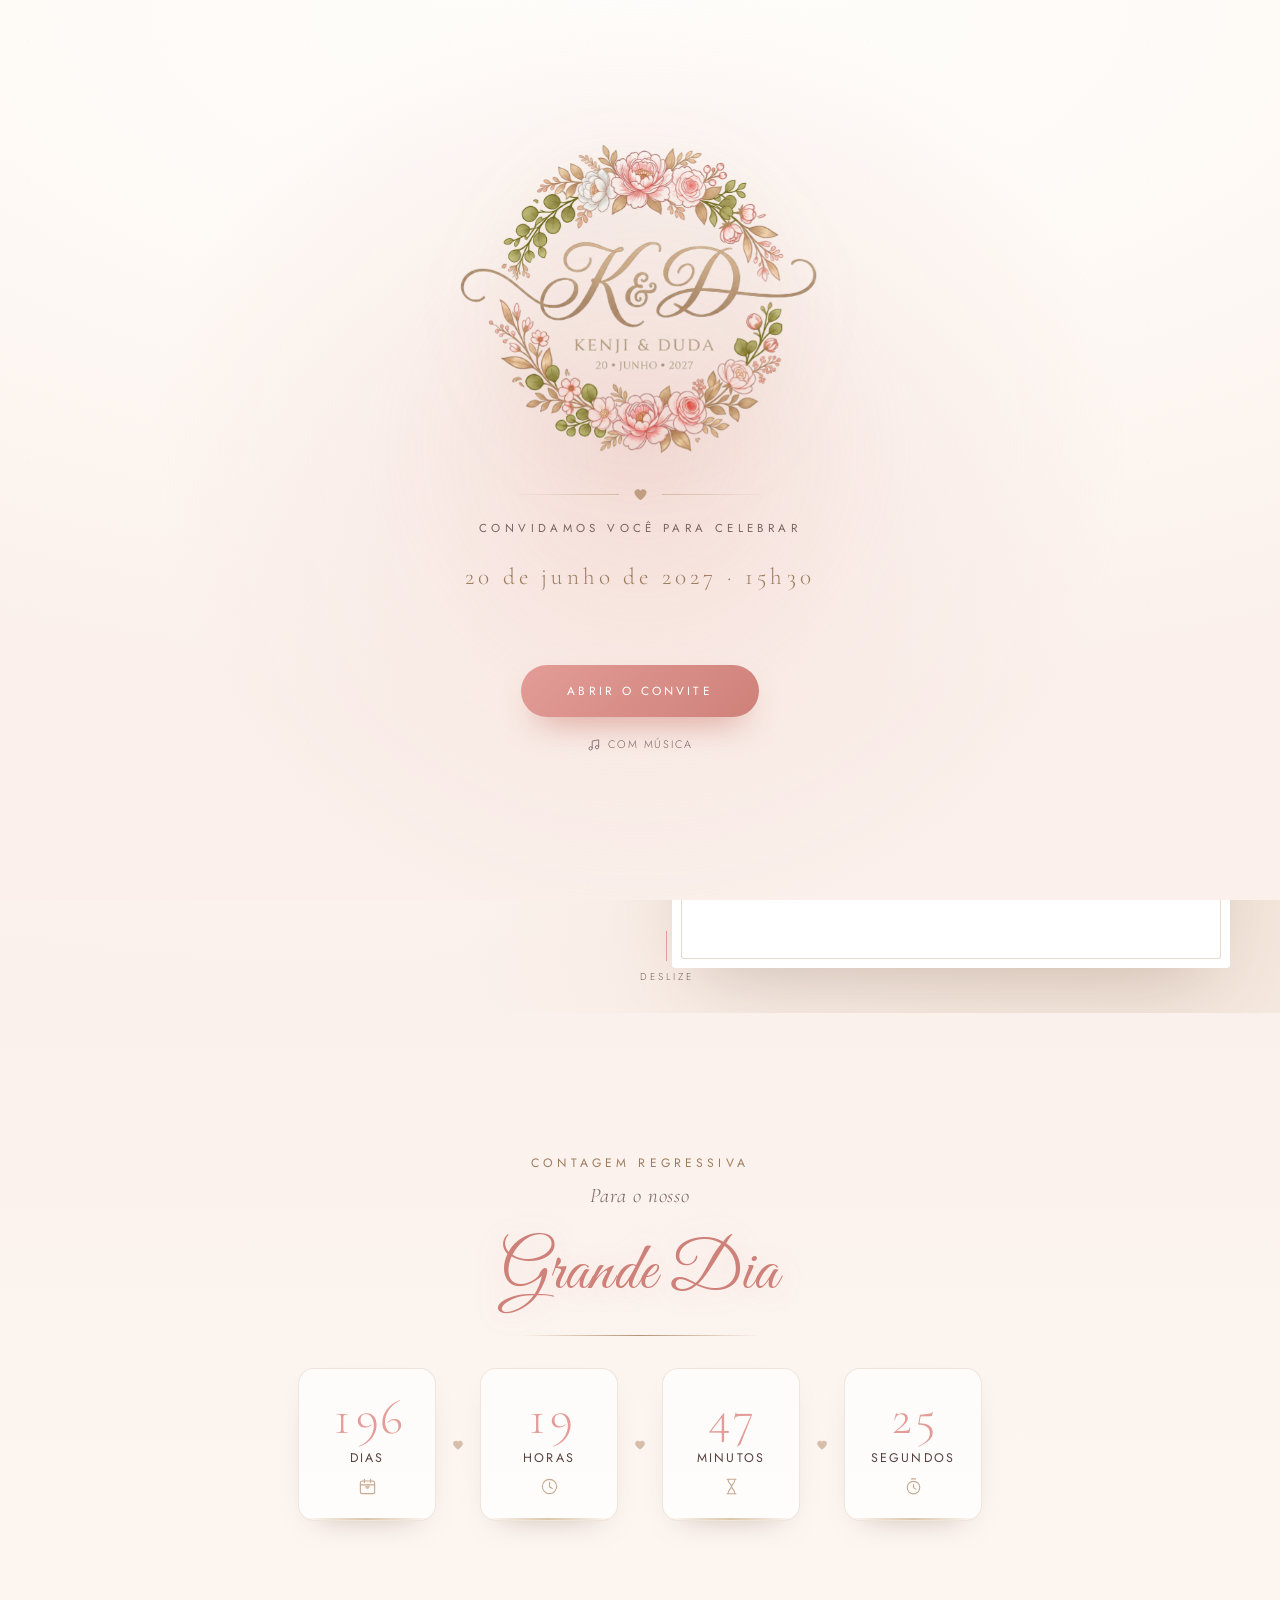
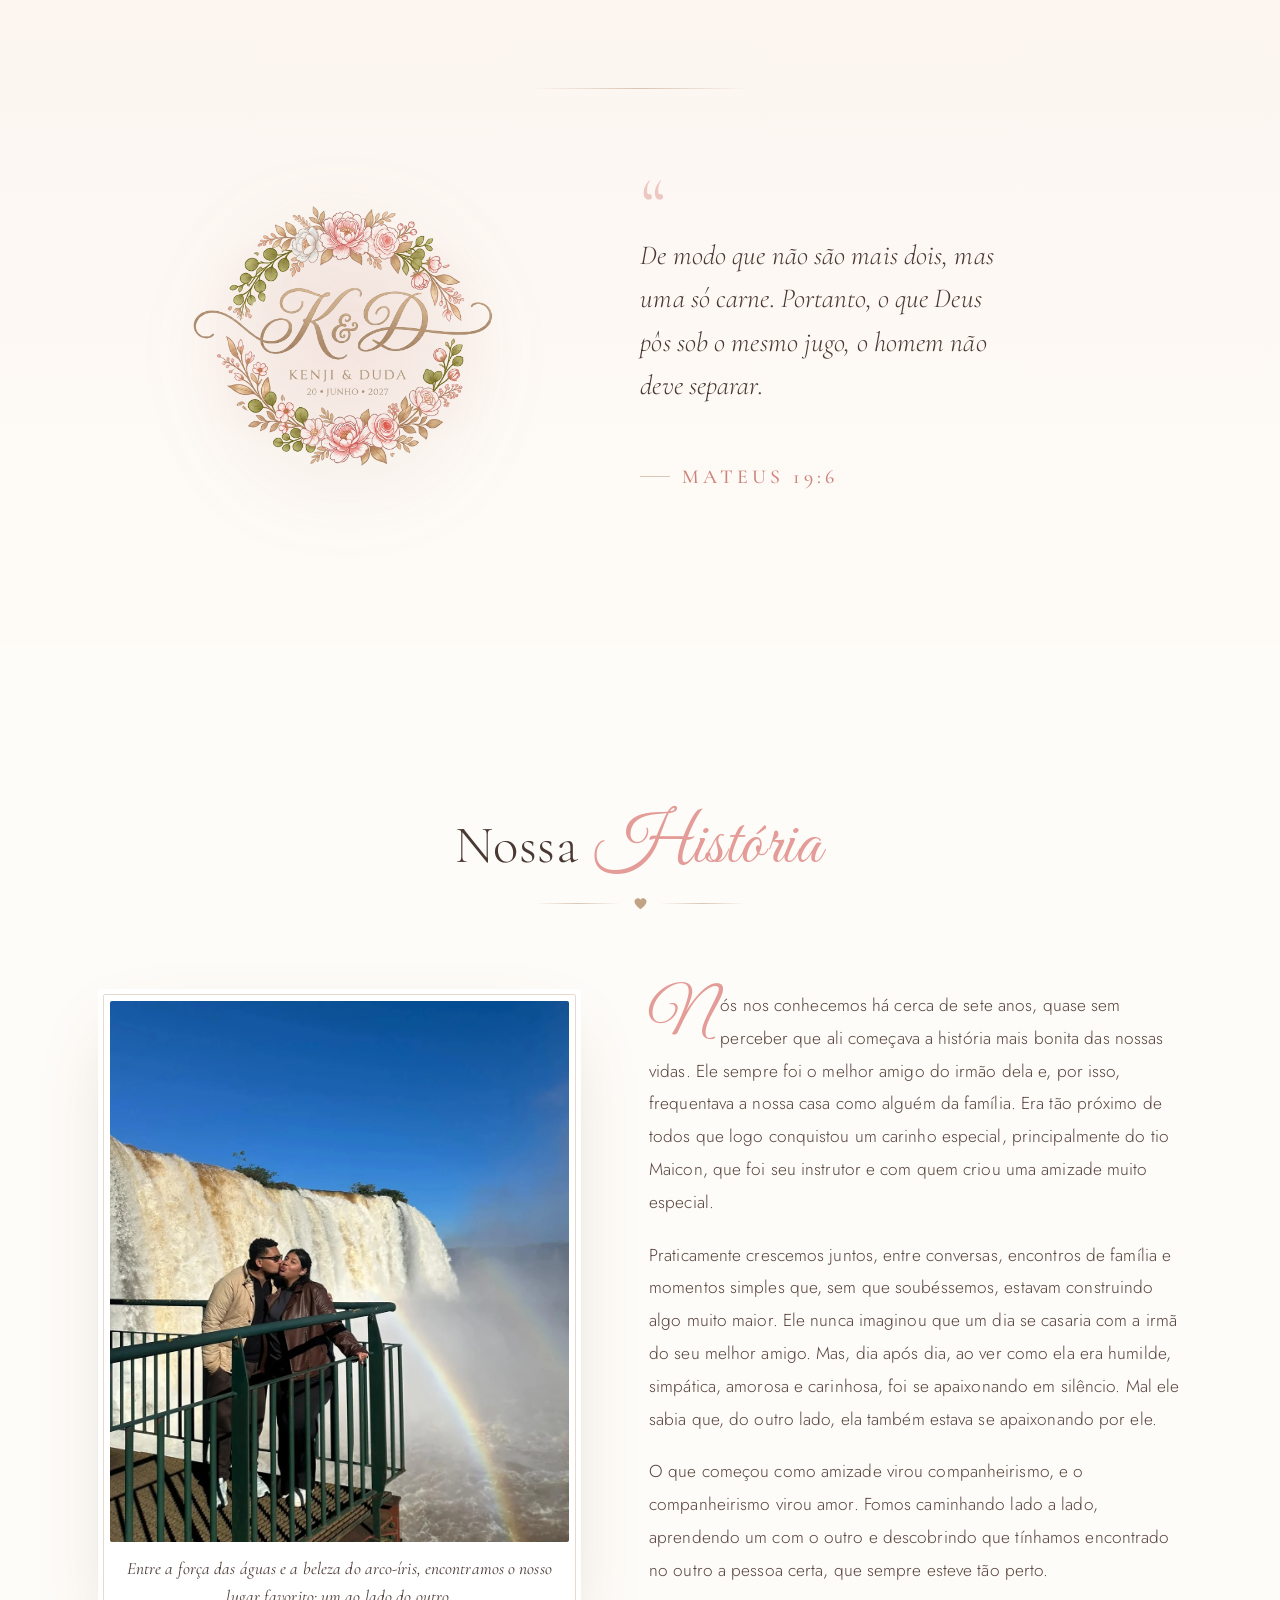
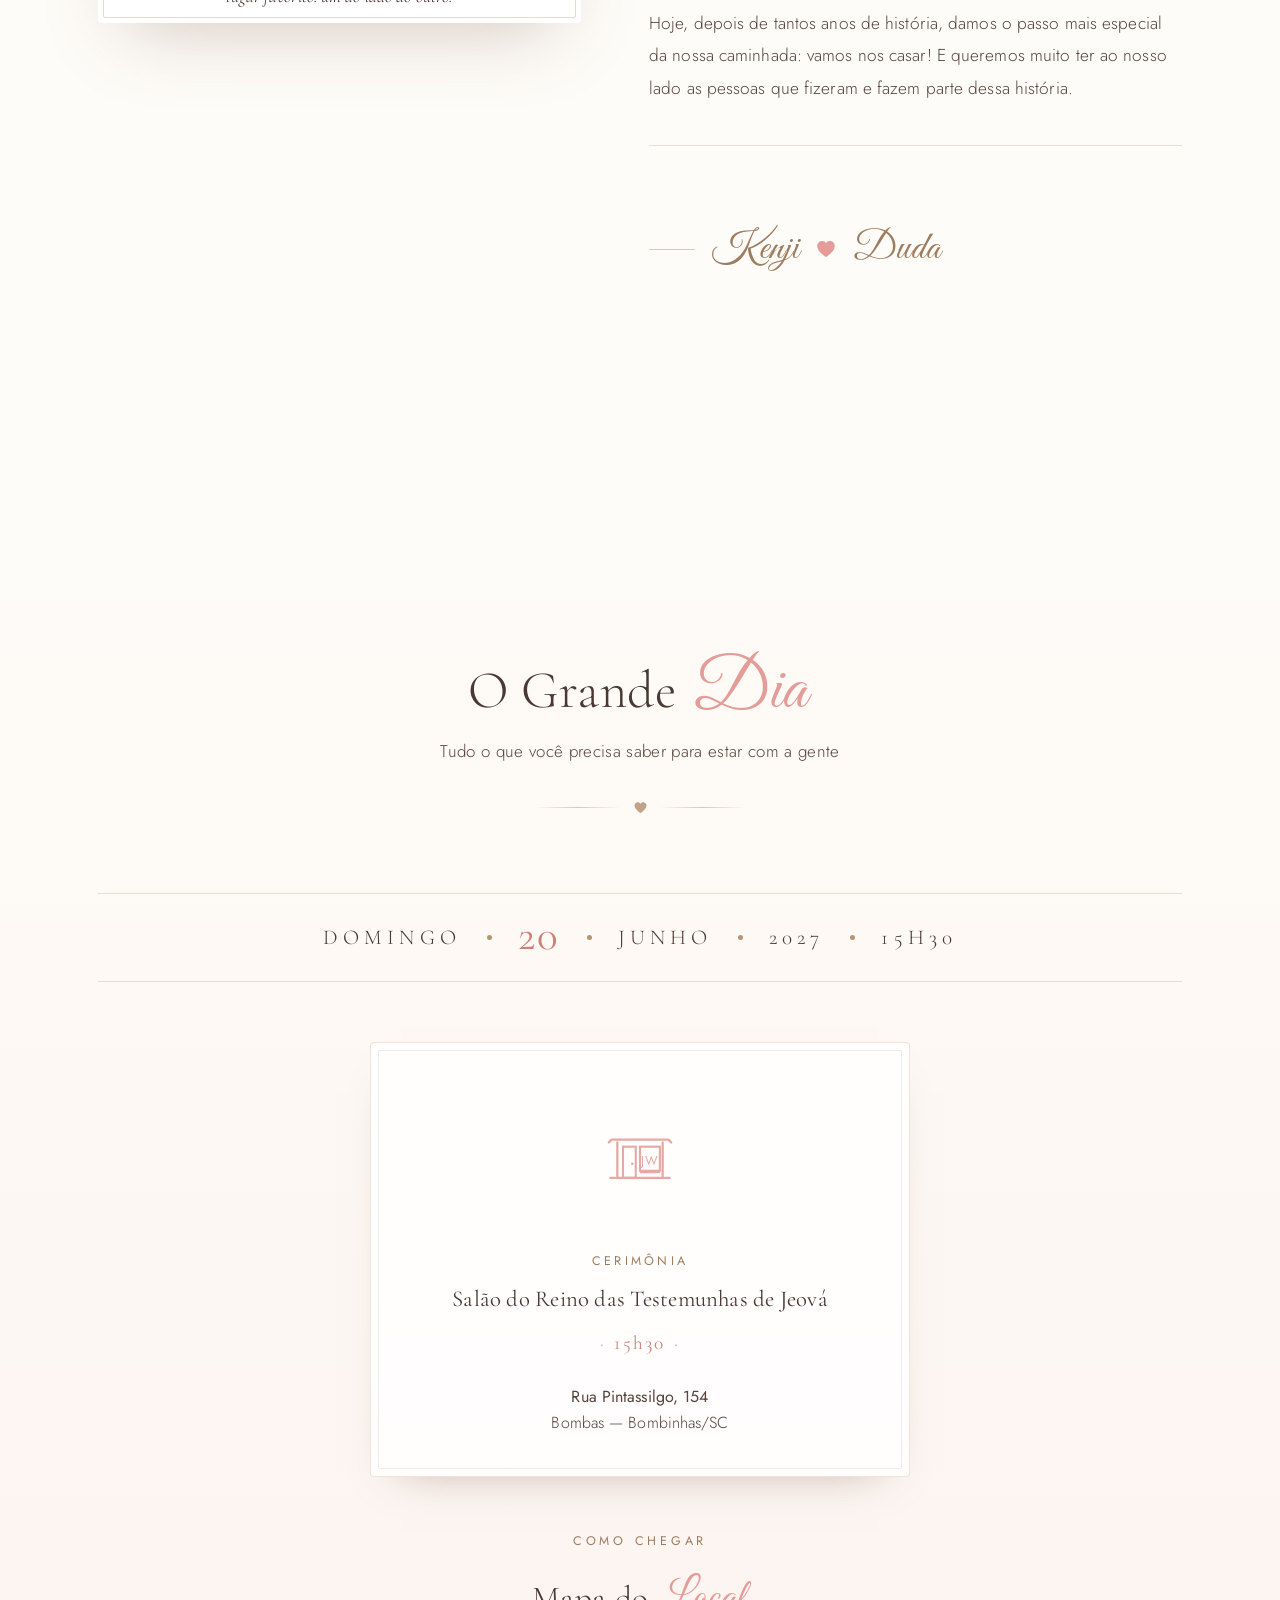
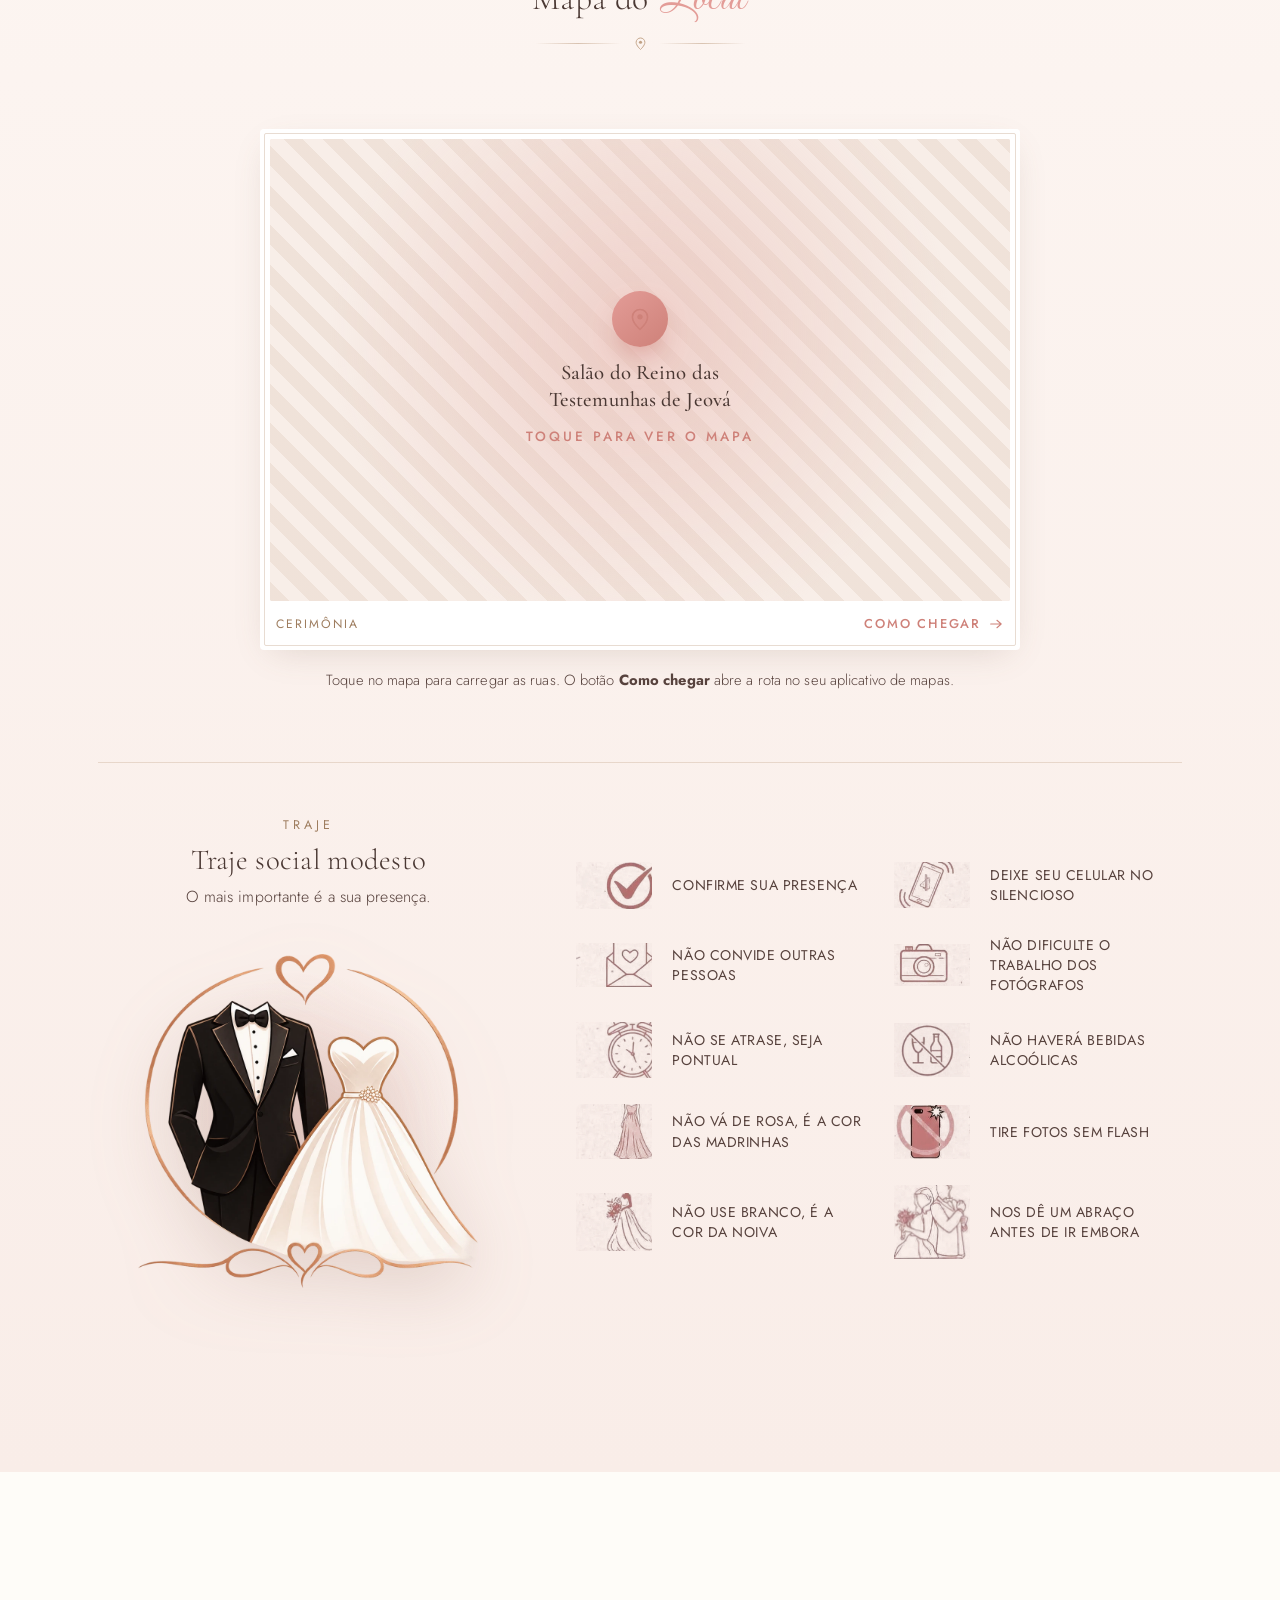
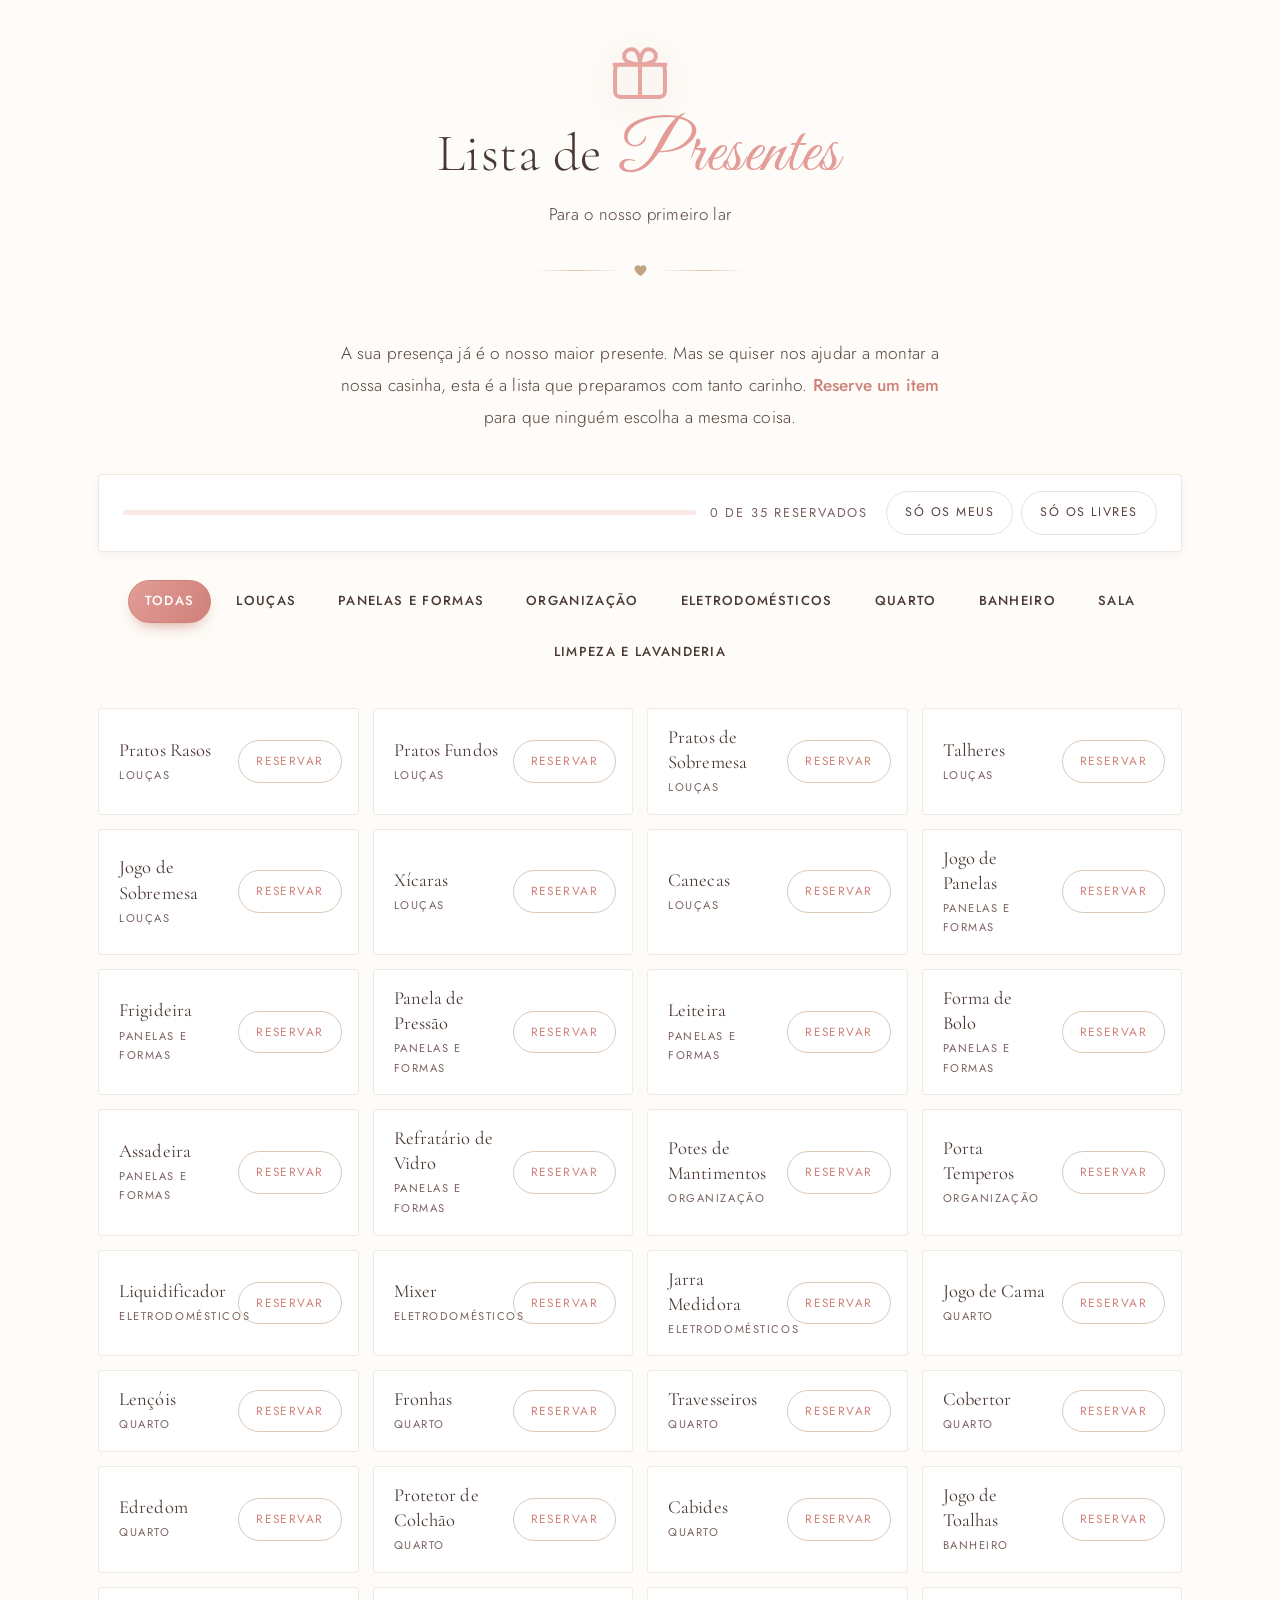
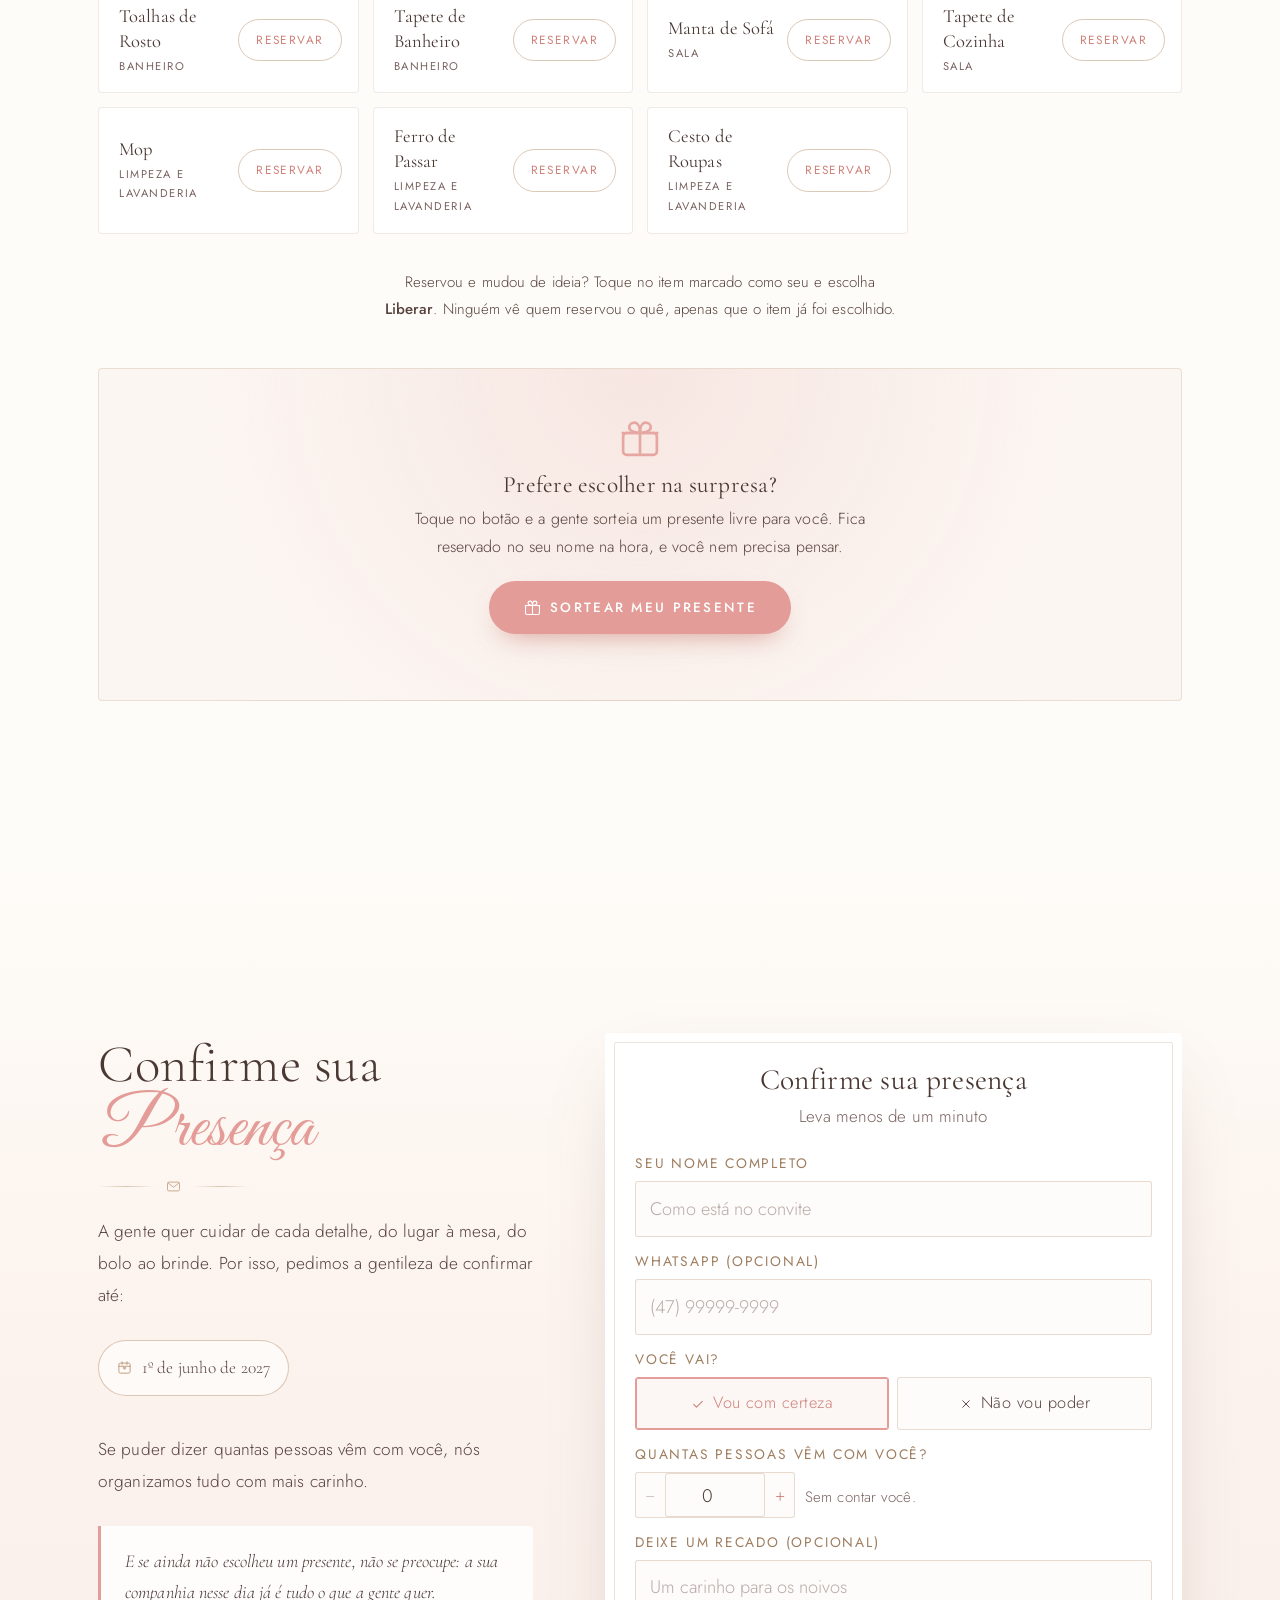
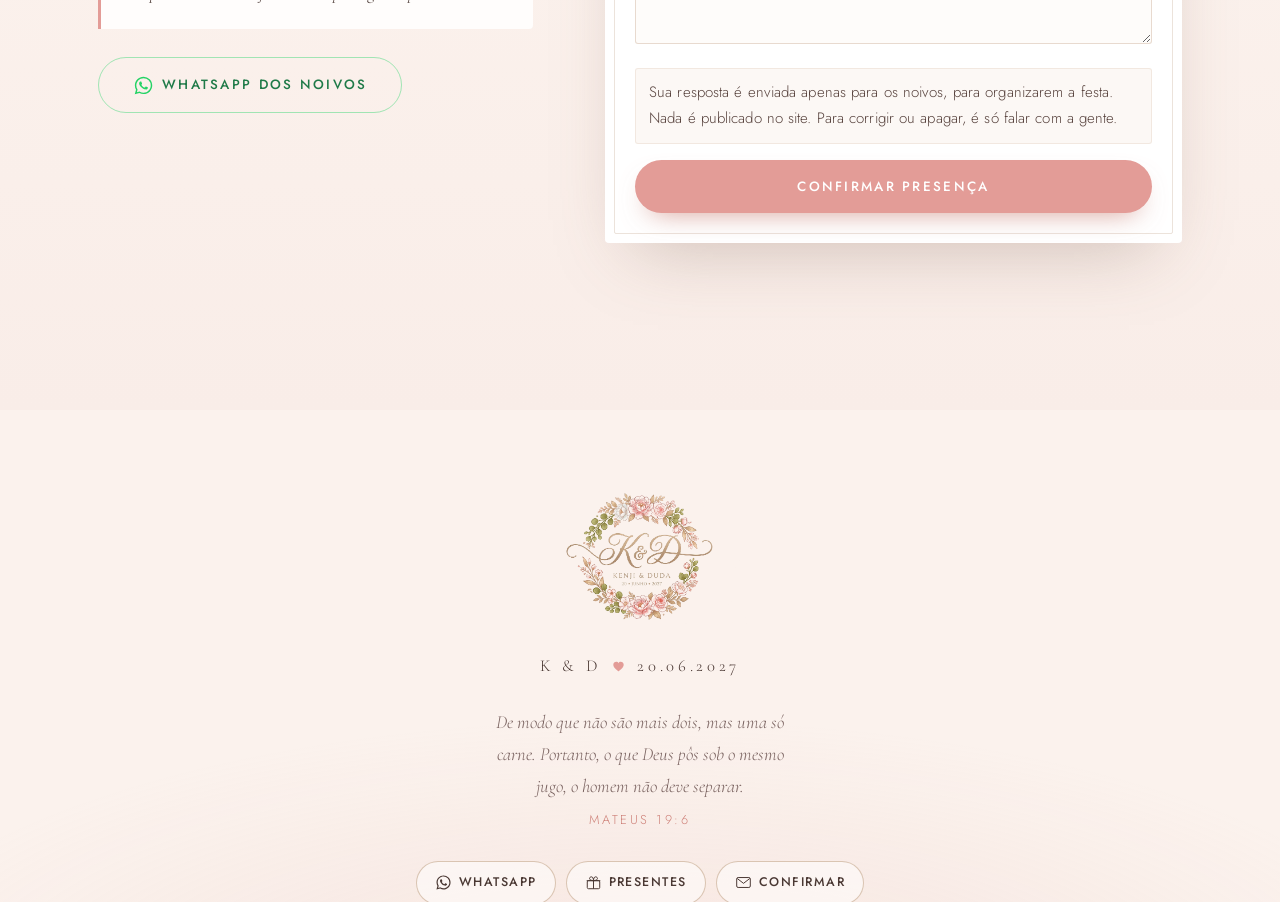
==== commit 54168b17: "traje: icones da cartilha com traco mais escuro" ====
--- a/index.html
+++ b/index.html
@@ -28,7 +28,7 @@
 <link rel="stylesheet" href="css/hero.css?v=20261119c">
 <link rel="stylesheet" href="css/contagem.css?v=20261119c">
 <link rel="stylesheet" href="css/historia.css?v=20261119c">
-<link rel="stylesheet" href="css/dia.css?v=20261119c">
+<link rel="stylesheet" href="css/dia.css?v=20261120a">
 <link rel="stylesheet" href="css/presentes.css?v=20261119c">
 <link rel="stylesheet" href="css/formulario.css?v=20261119c">
 <link rel="stylesheet" href="css/interface.css?v=20261119c">
--- a/css/dia.css
+++ b/css/dia.css
@@ -365,17 +365,18 @@
 }
 
 .papel {
-  display: grid;
-  grid-template-columns: auto minmax(0, 1fr);
-  align-items: center;
-  gap: clamp(12px, 1.8vw, 18px);
+  display: flex;
+  align-items: center;
+  gap: clamp(14px, 2vw, 20px);
   text-align: left;
 }
 
 .papel__arte {
-  width: clamp(58px, 7vw, 78px);
+  width: clamp(56px, 10vw, 76px);
   height: auto;
   display: block;
+  flex-shrink: 0;
+  object-fit: contain;
 }
 
 .papel__texto {
@@ -398,7 +399,7 @@
 
   .traje__papeis { gap: clamp(12px, 3vw, 18px) clamp(10px, 3vw, 16px); }
 
-  .papel__arte { width: clamp(46px, 12vw, 62px); }
+  .papel__arte { width: clamp(90px, 22vw, 120px); }
 
   .papel__texto { font-size: .7rem; }
 }
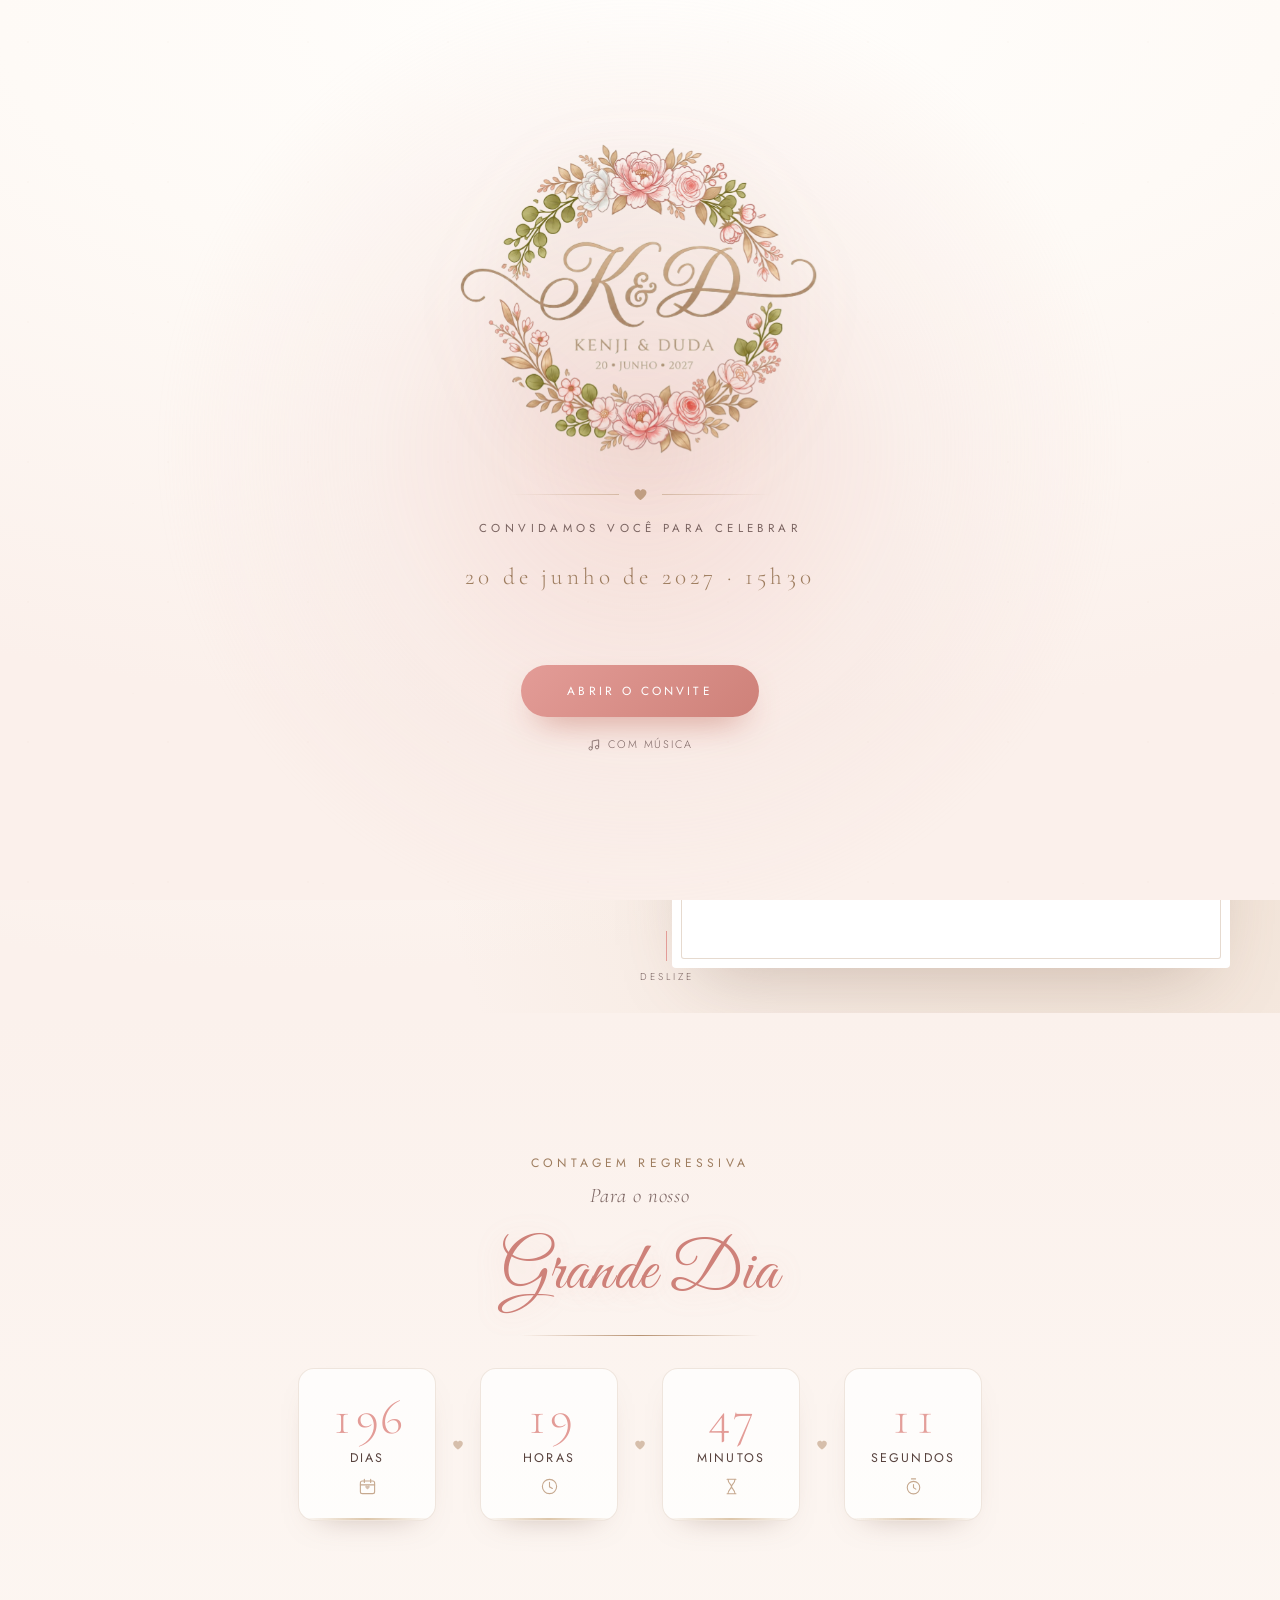
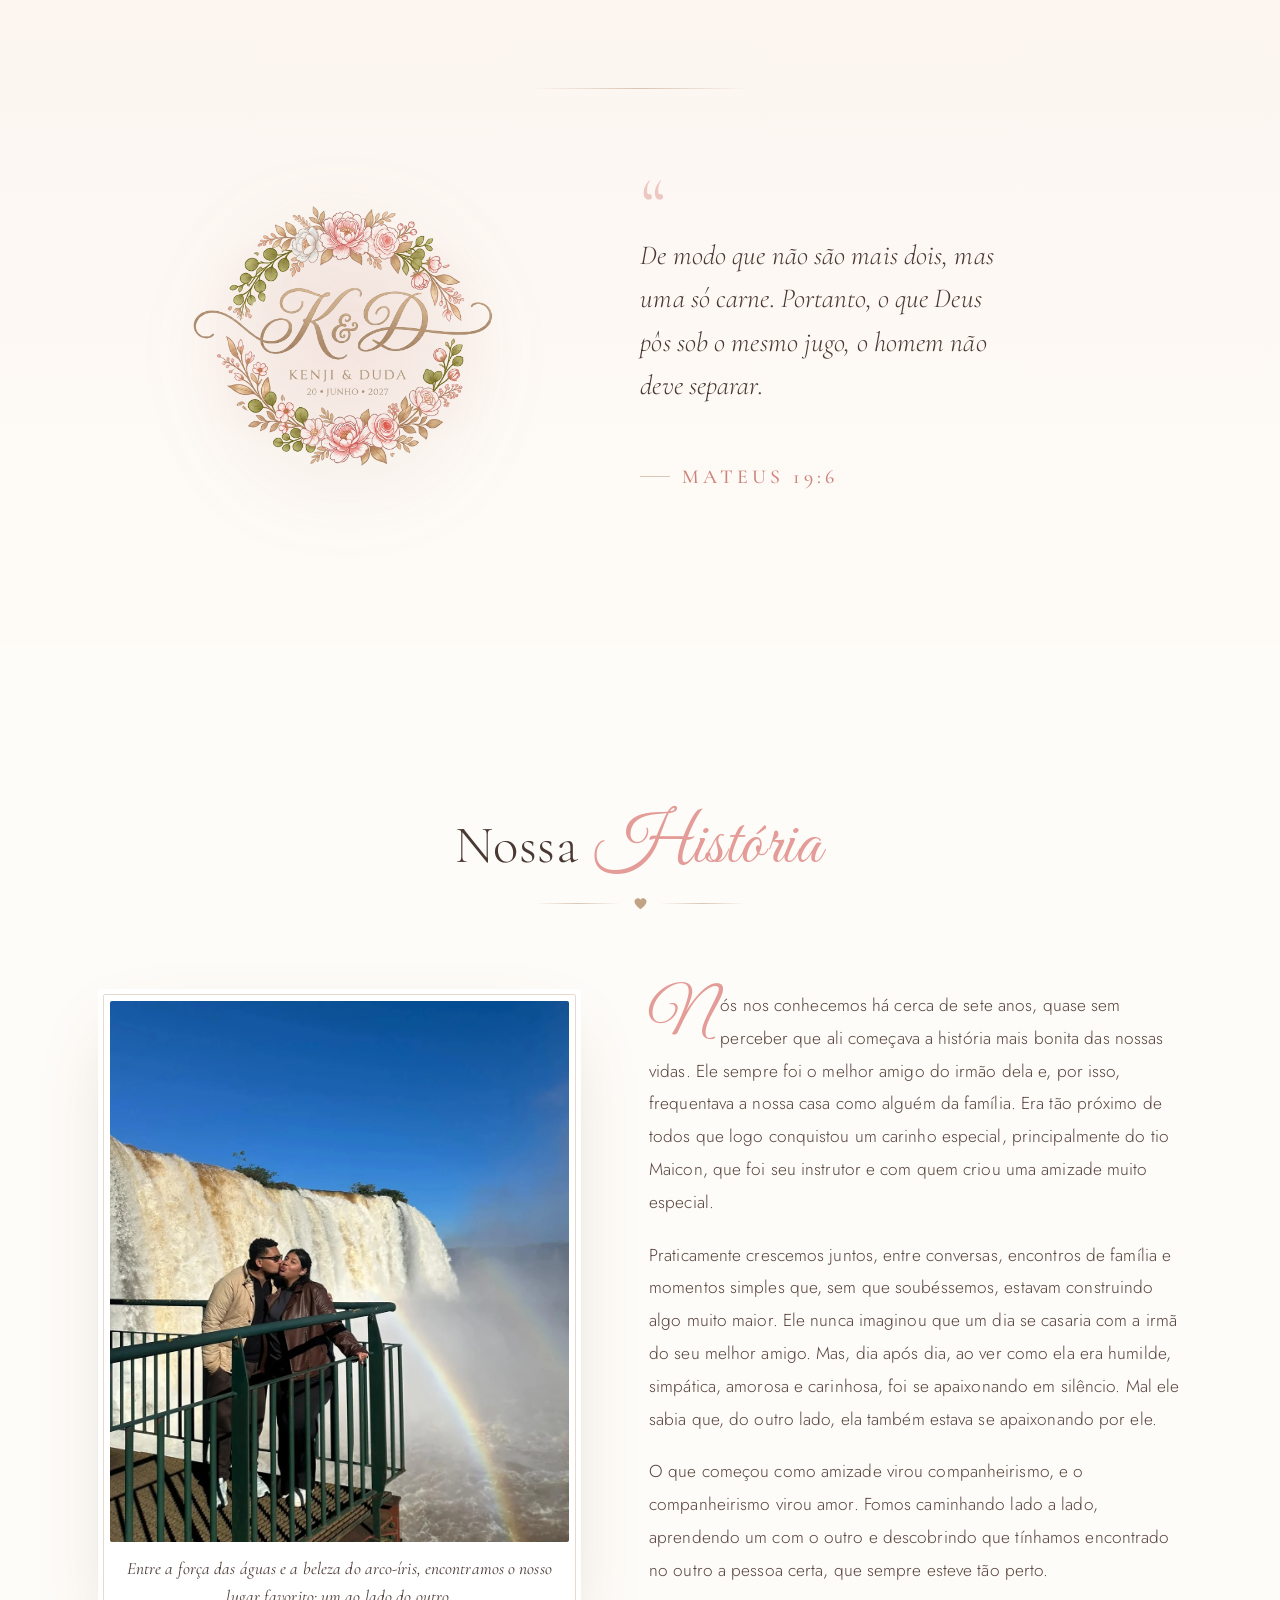
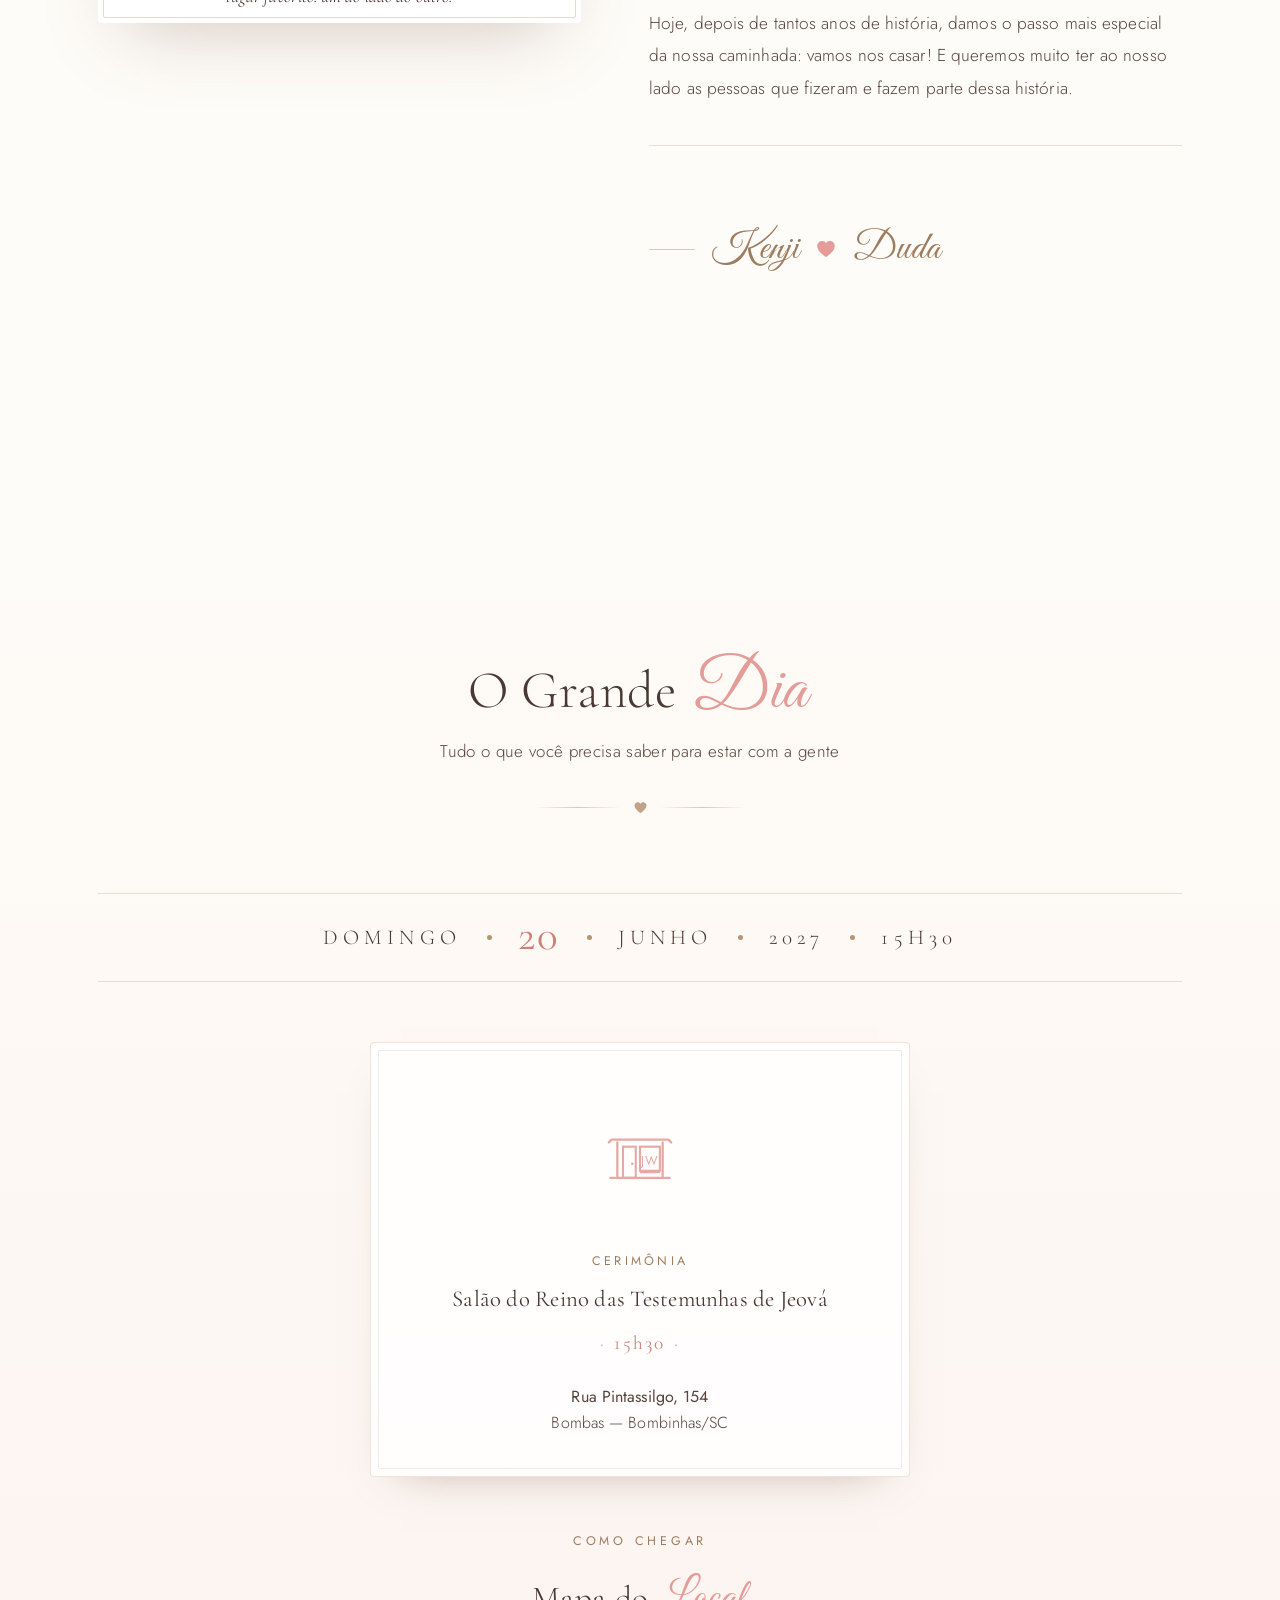
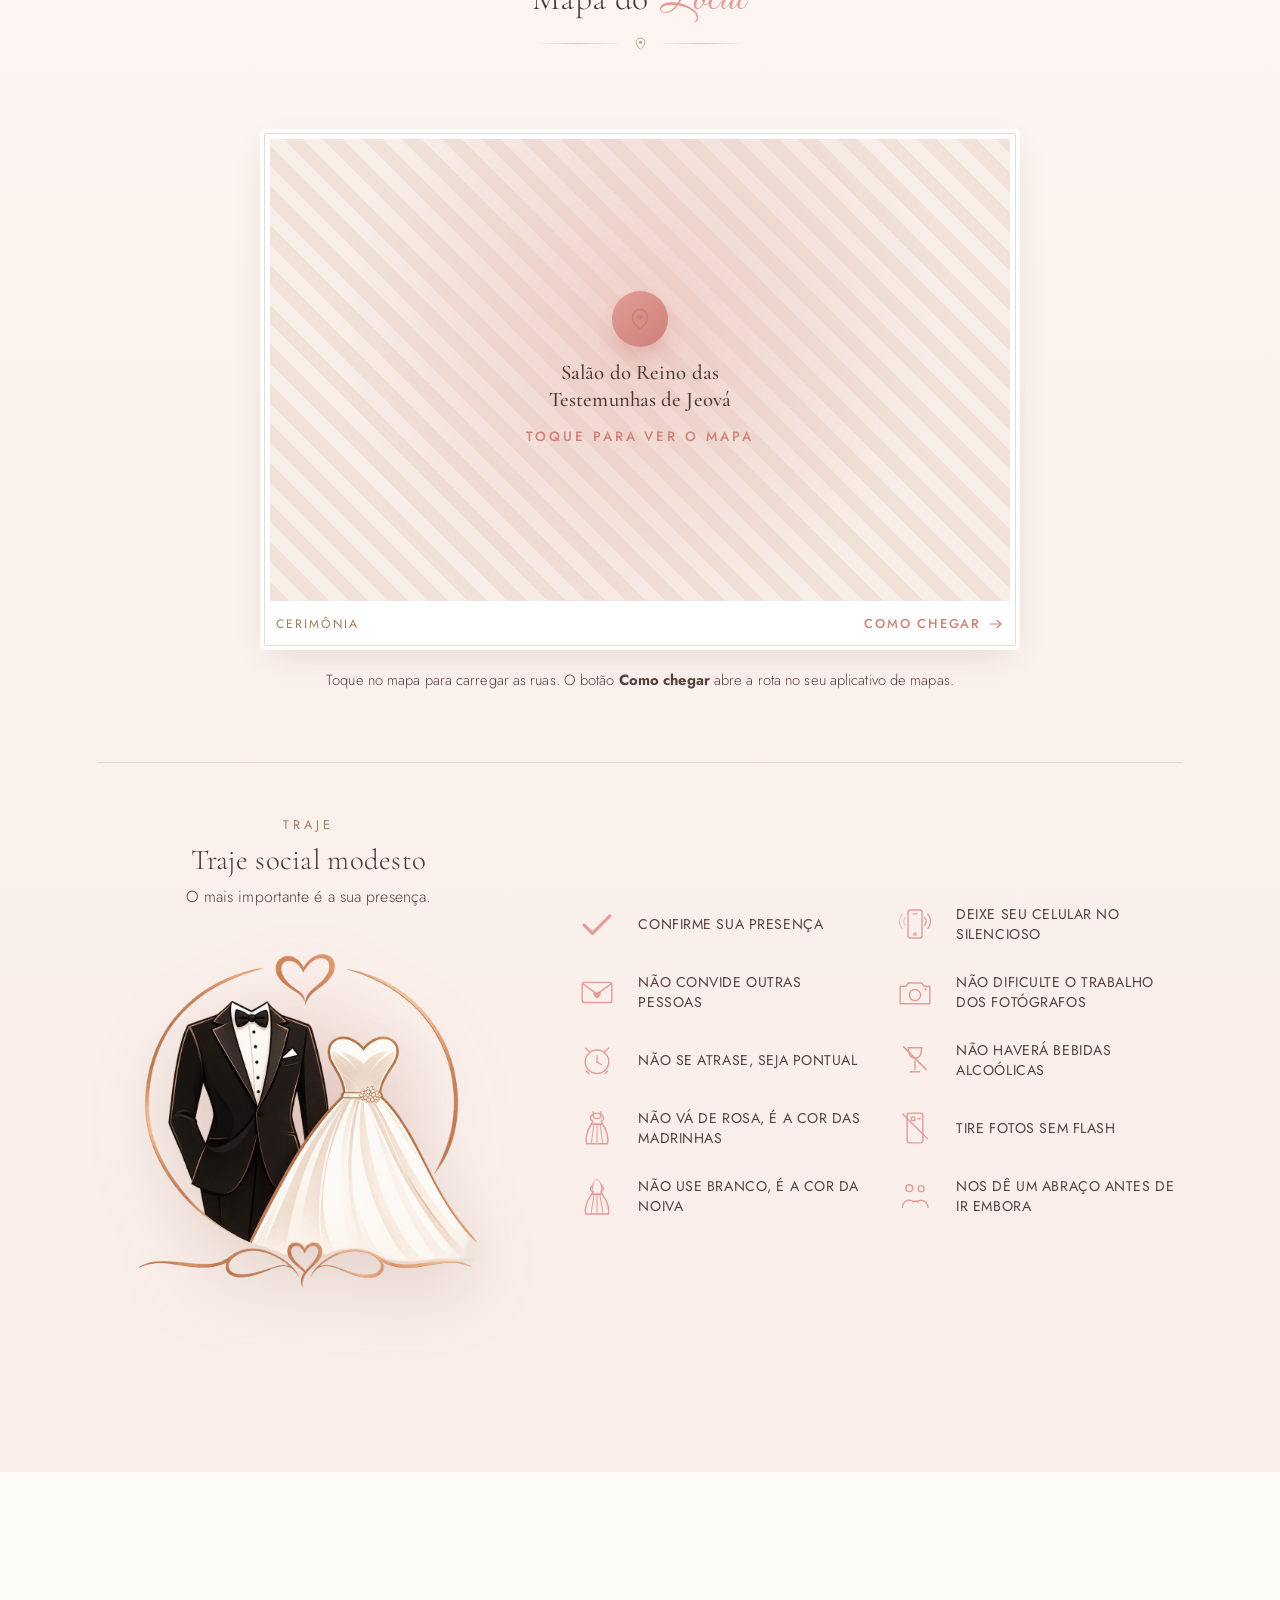
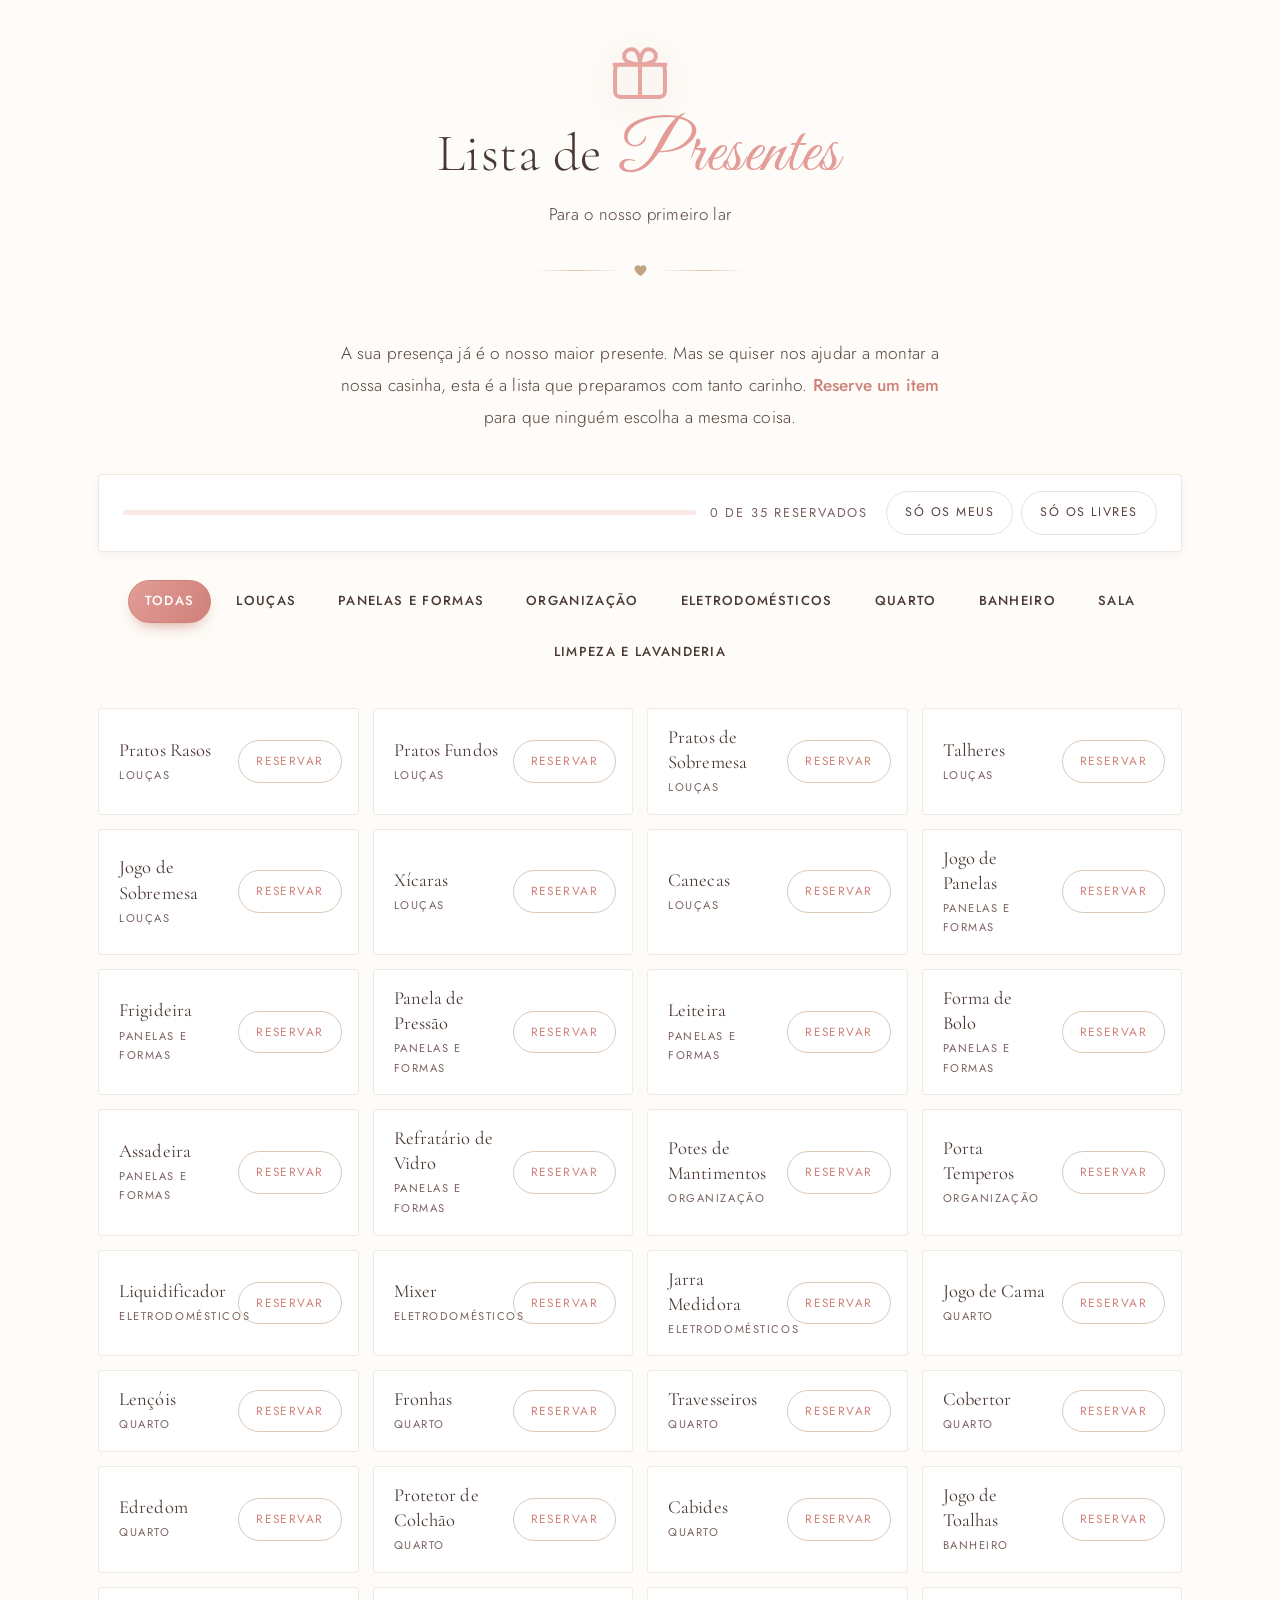
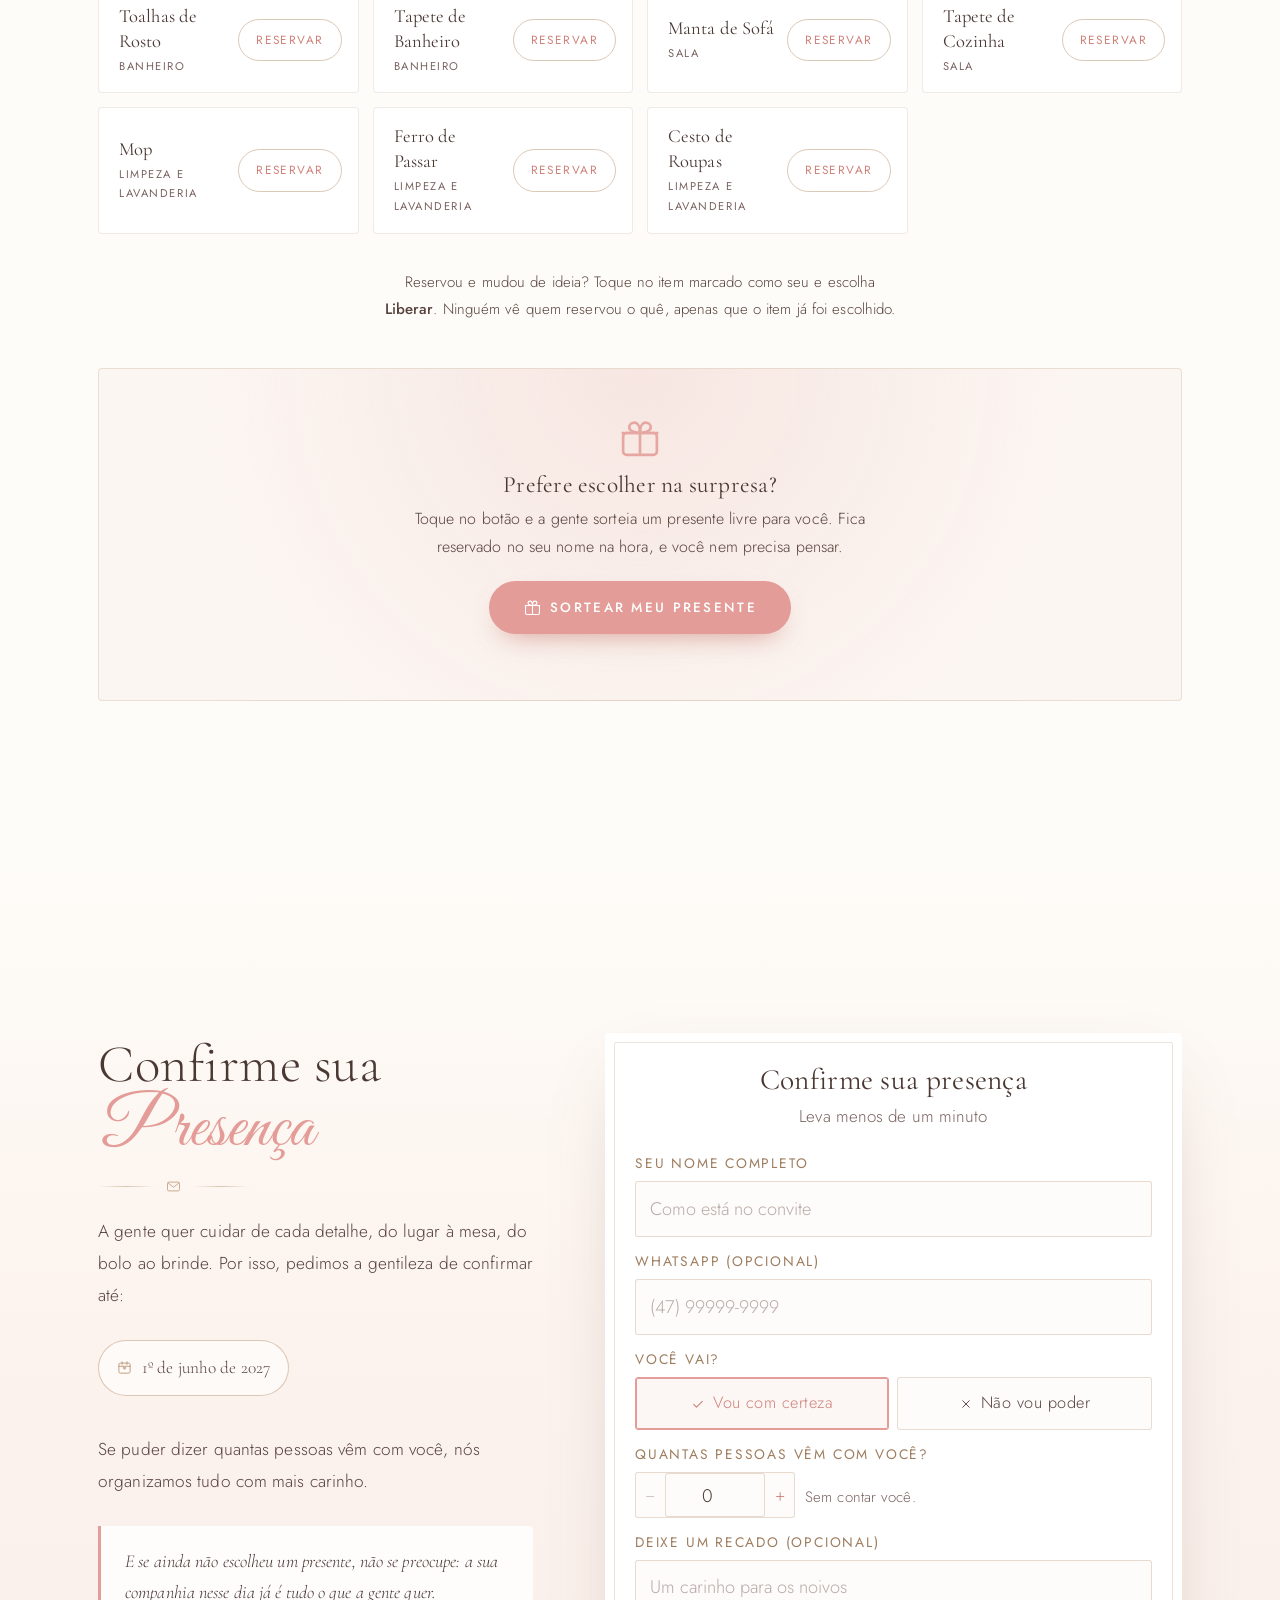
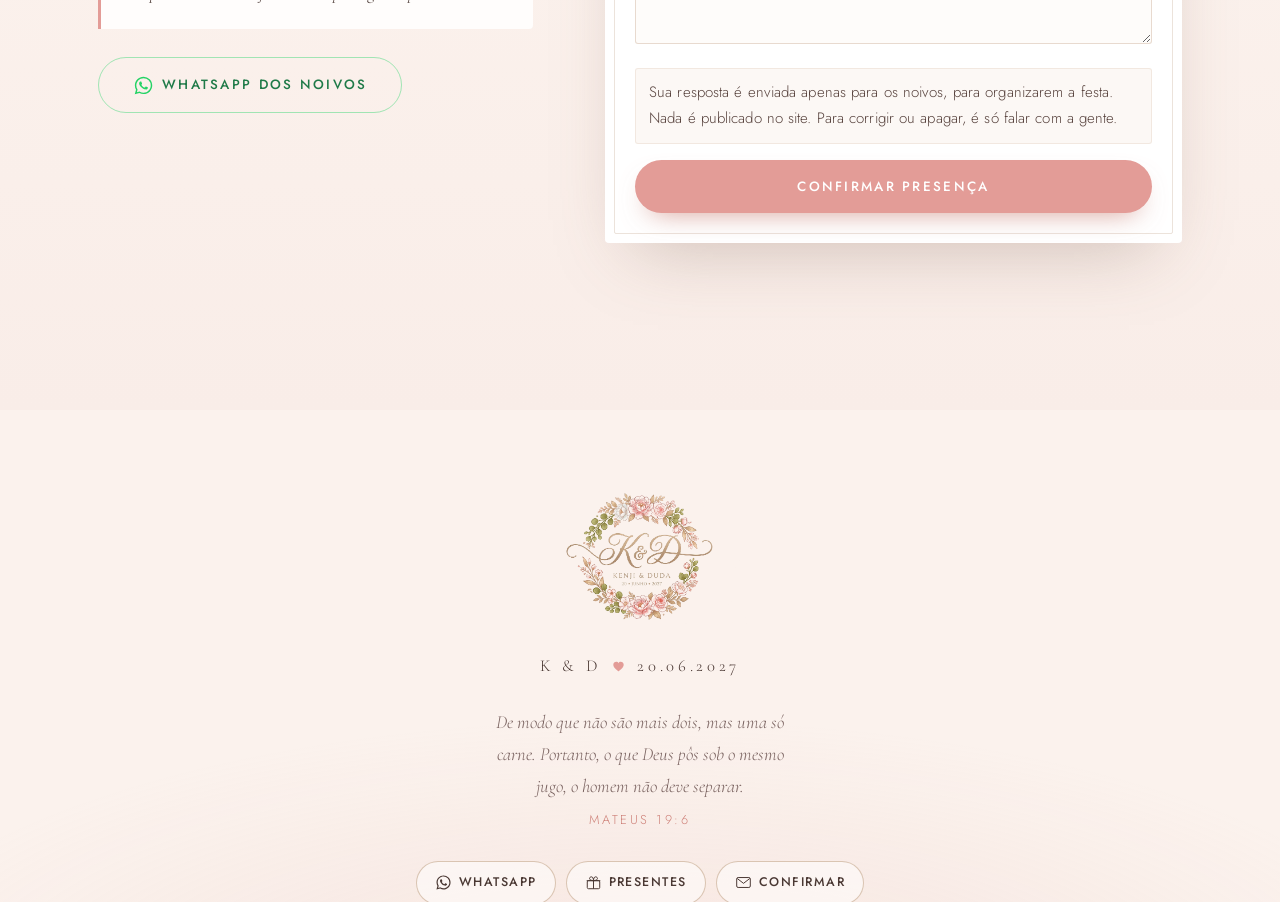
==== commit 6f816874: "traje: volta aos icones vetoriais, alinhados e sem resíduo Os recortes da cartilha traziam fundo tex" ====
--- a/index.html
+++ b/index.html
@@ -735,8 +735,8 @@
 
 <div class="toast" id="toast" role="status" aria-live="polite"></div>
 
-<script src="js/config.js?v=20261119c"></script>
-<script src="js/app.js?v=20261119c"></script>
+<script src="js/config.js?v=20261121a"></script>
+<script src="js/app.js?v=20261121a"></script>
 <script src="js/musica.js?v=20261119c"></script>
 <script src="js/presentes.js?v=20261119c"></script>
 <script src="js/presentes-ui.js?v=20261119c"></script>
--- a/css/dia.css
+++ b/css/dia.css
@@ -372,11 +372,11 @@
 }
 
 .papel__arte {
-  width: clamp(56px, 10vw, 76px);
-  height: auto;
+  width: clamp(34px, 4.4vw, 42px);
+  height: clamp(34px, 4.4vw, 42px);
   display: block;
   flex-shrink: 0;
-  object-fit: contain;
+  color: var(--coral);
 }
 
 .papel__texto {
@@ -399,7 +399,7 @@
 
   .traje__papeis { gap: clamp(12px, 3vw, 18px) clamp(10px, 3vw, 16px); }
 
-  .papel__arte { width: clamp(90px, 22vw, 120px); }
+  .papel__arte { width: clamp(30px, 8vw, 38px); height: clamp(30px, 8vw, 38px); }
 
   .papel__texto { font-size: .7rem; }
 }
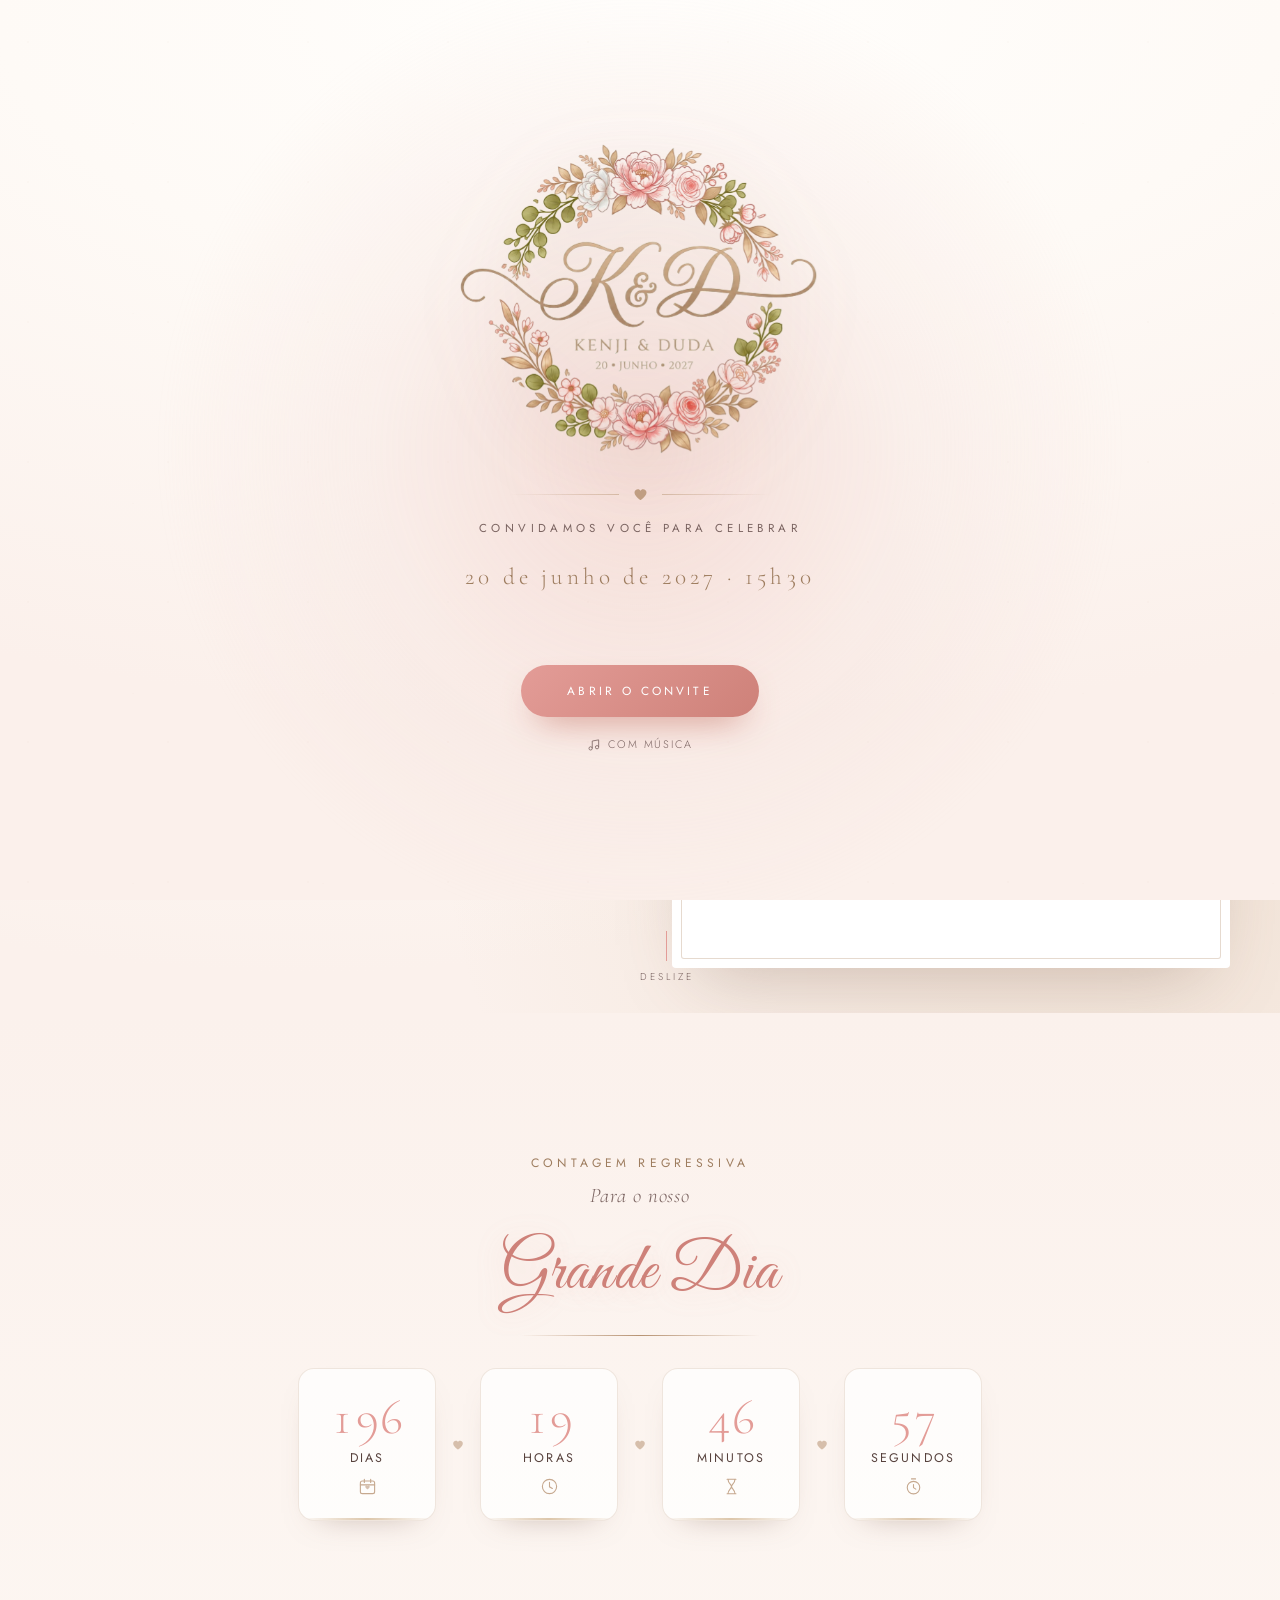
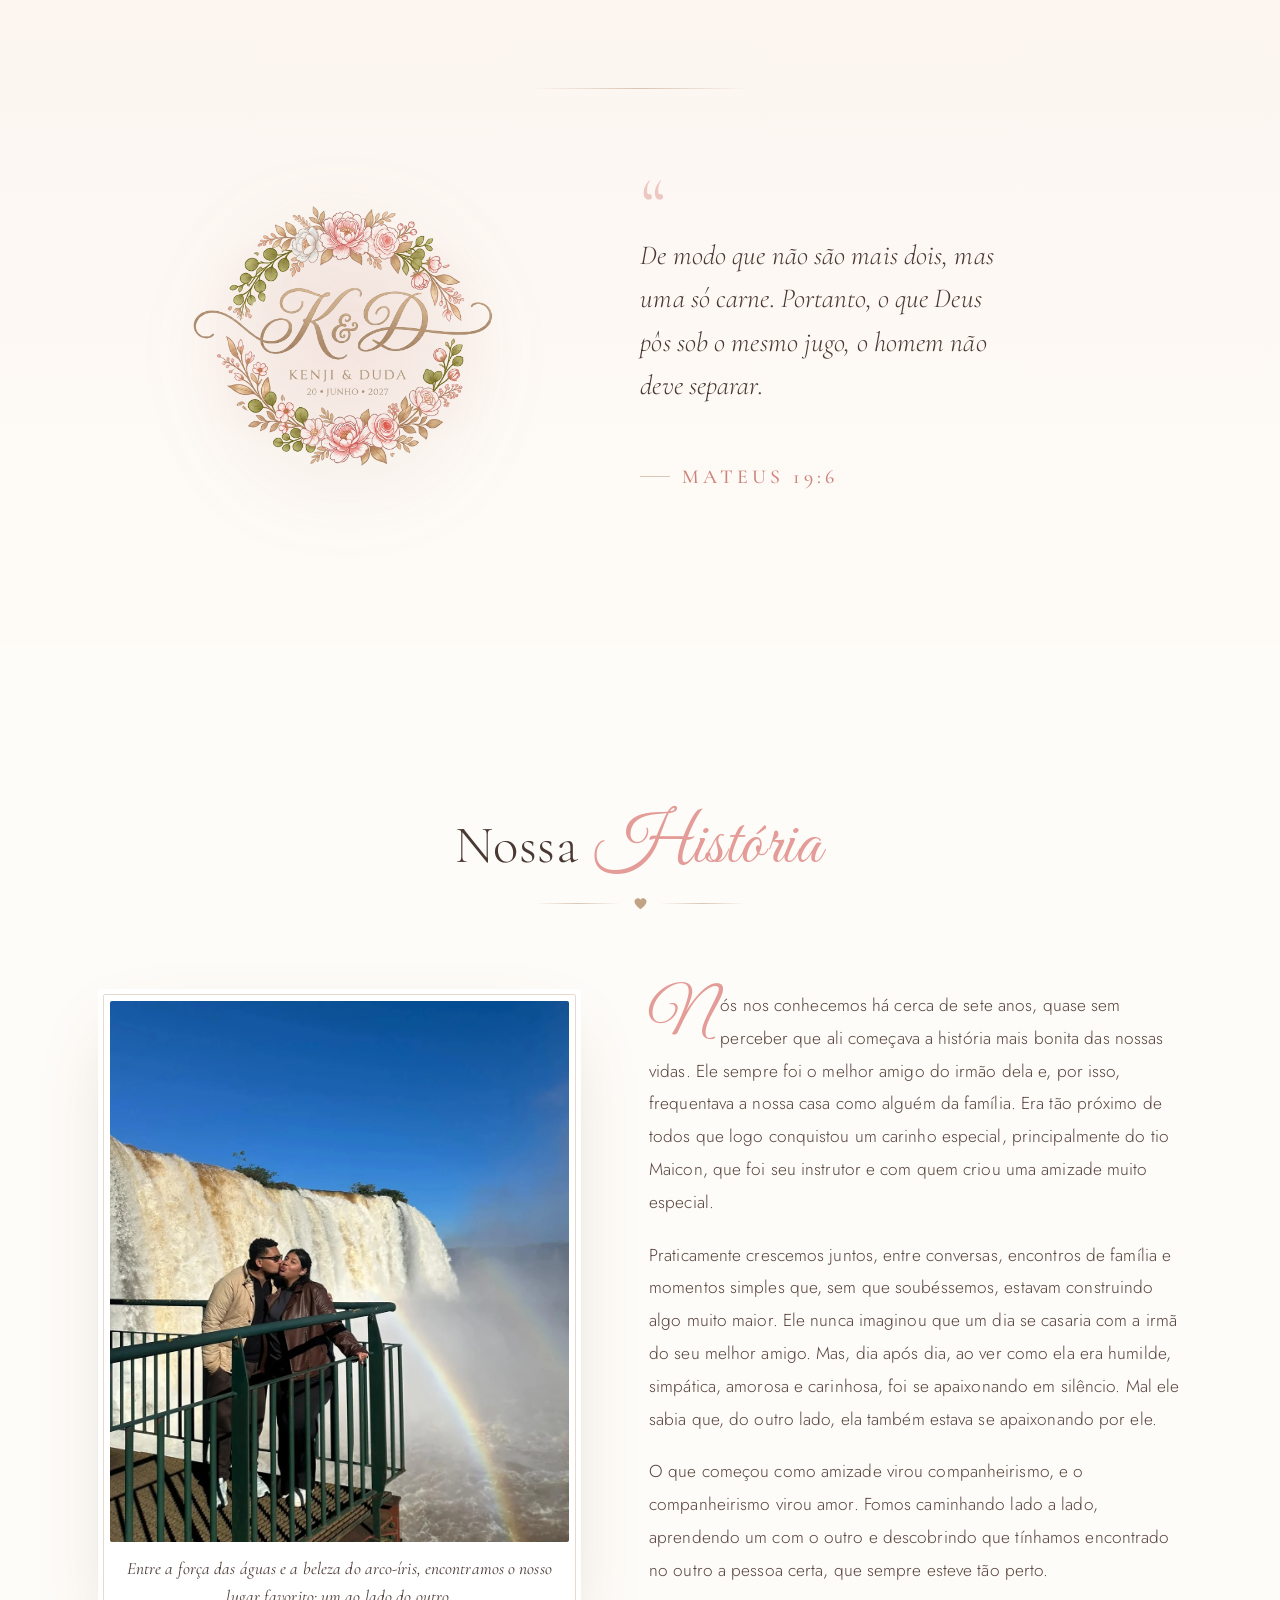
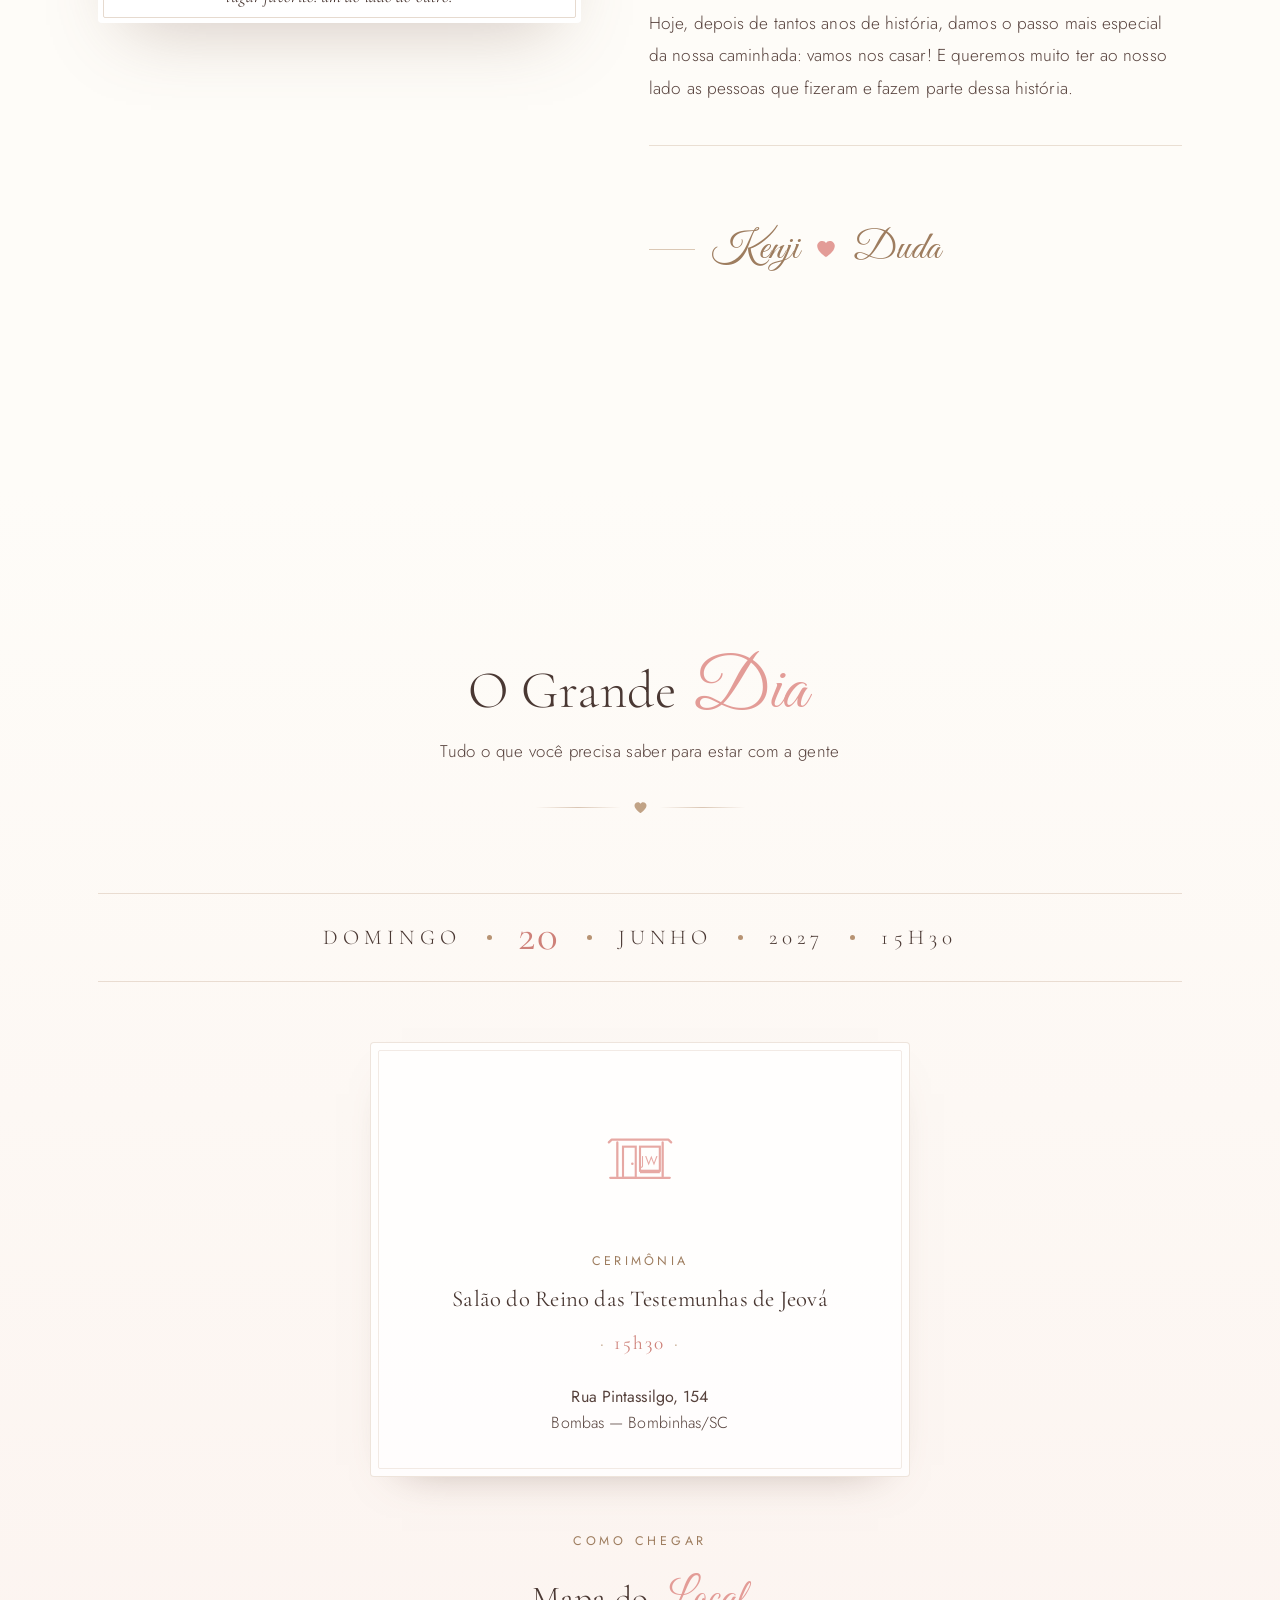
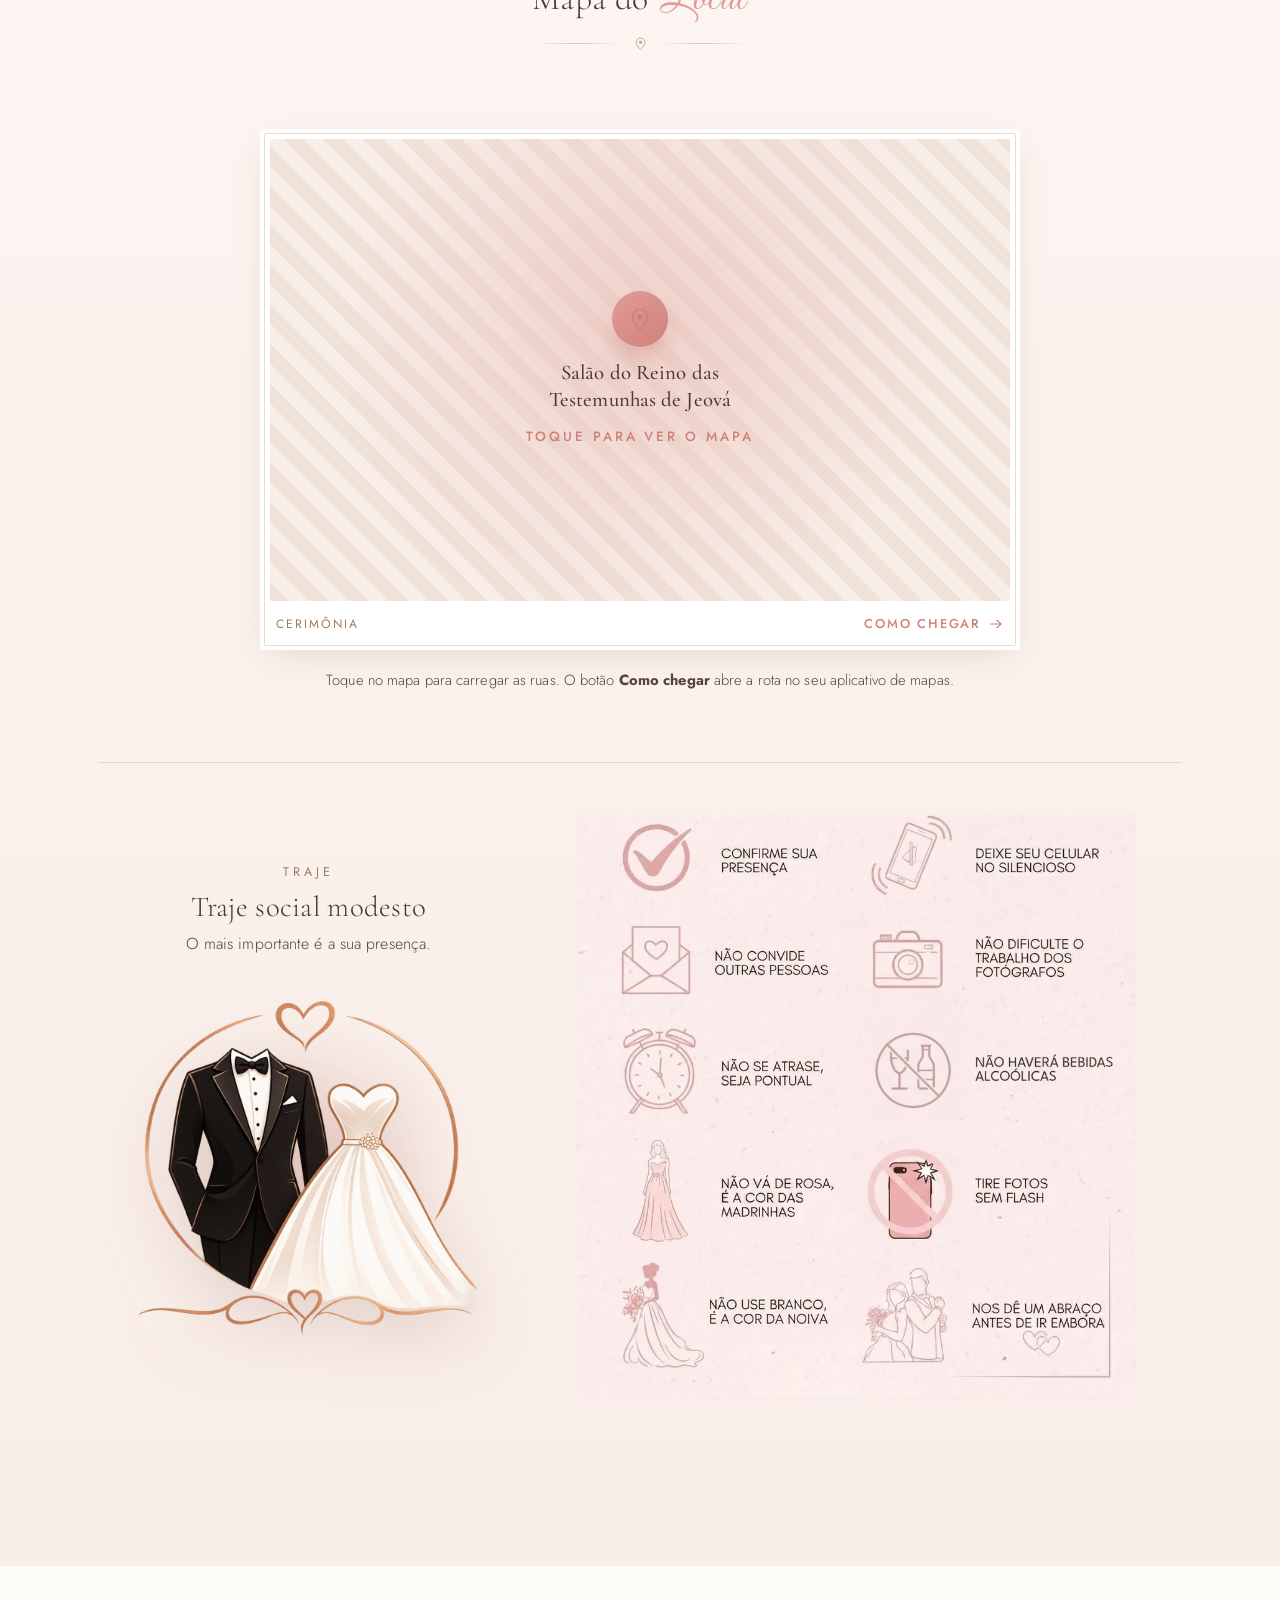
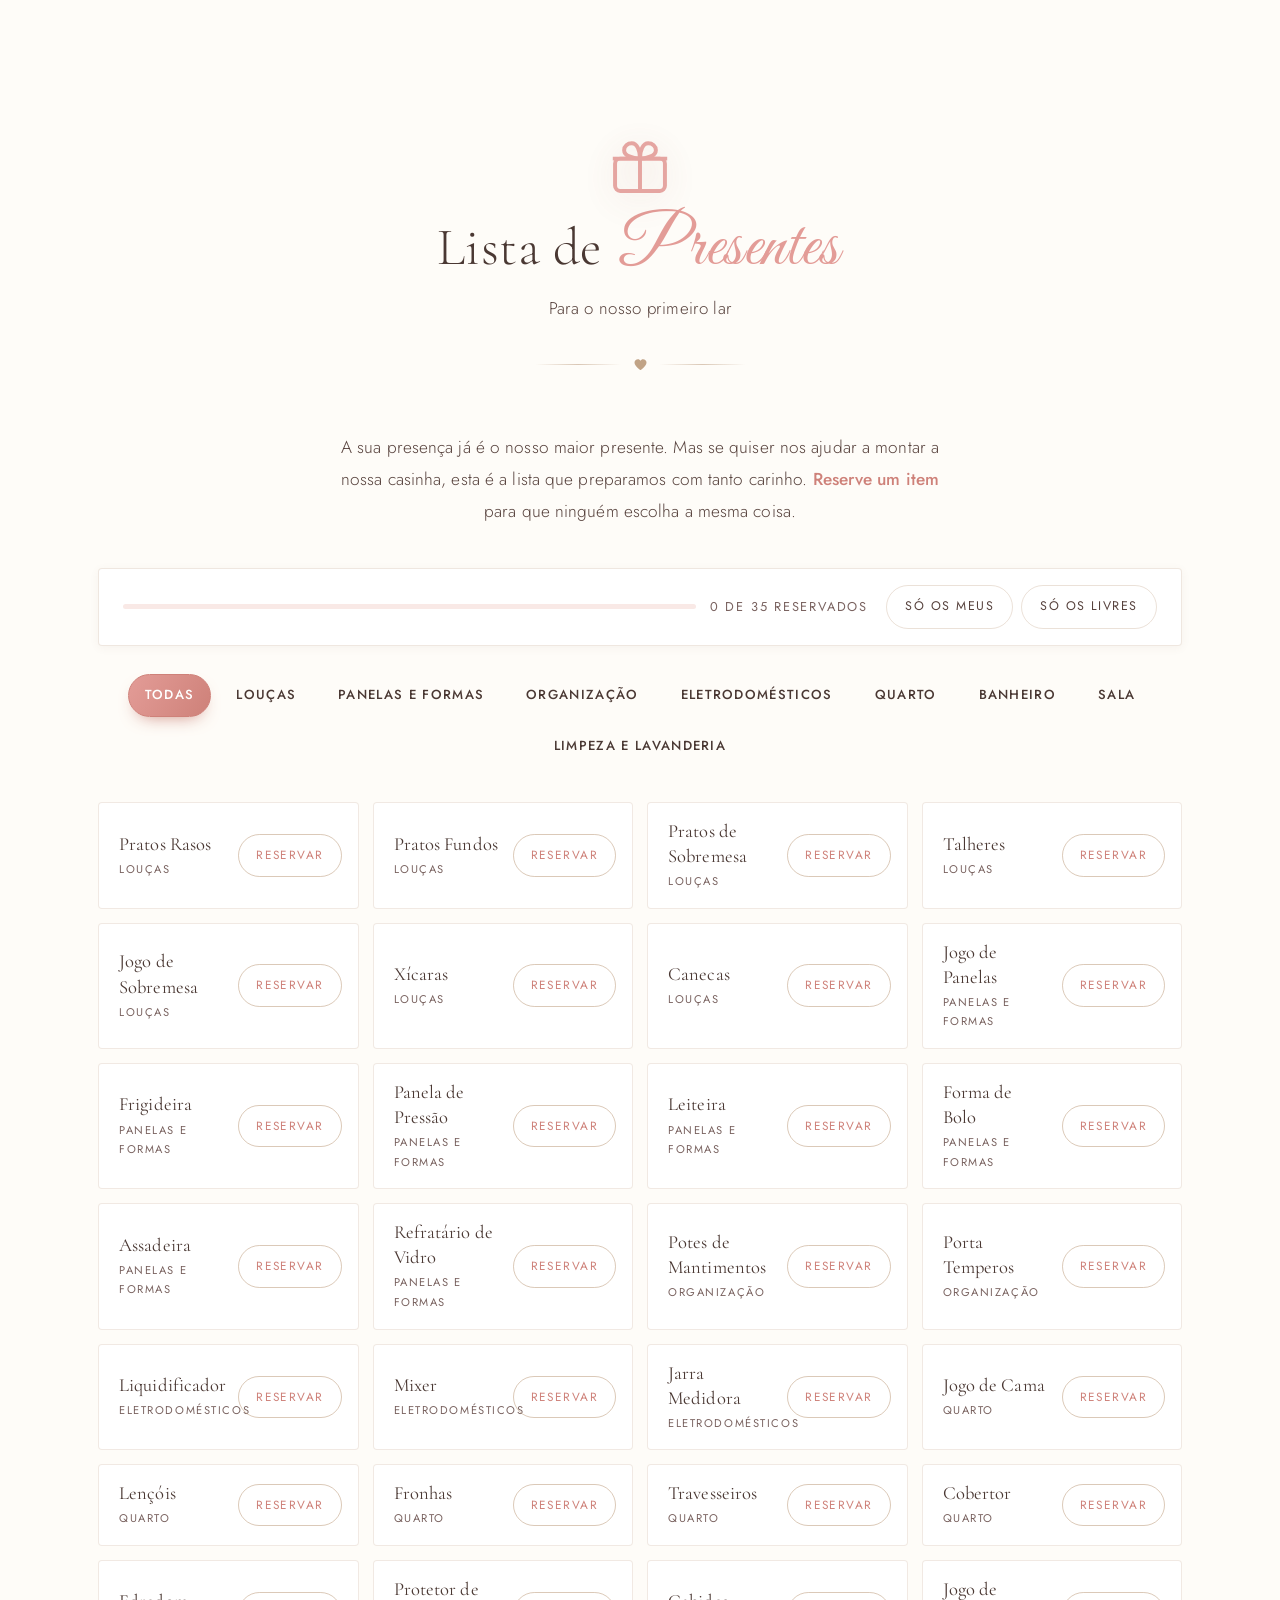
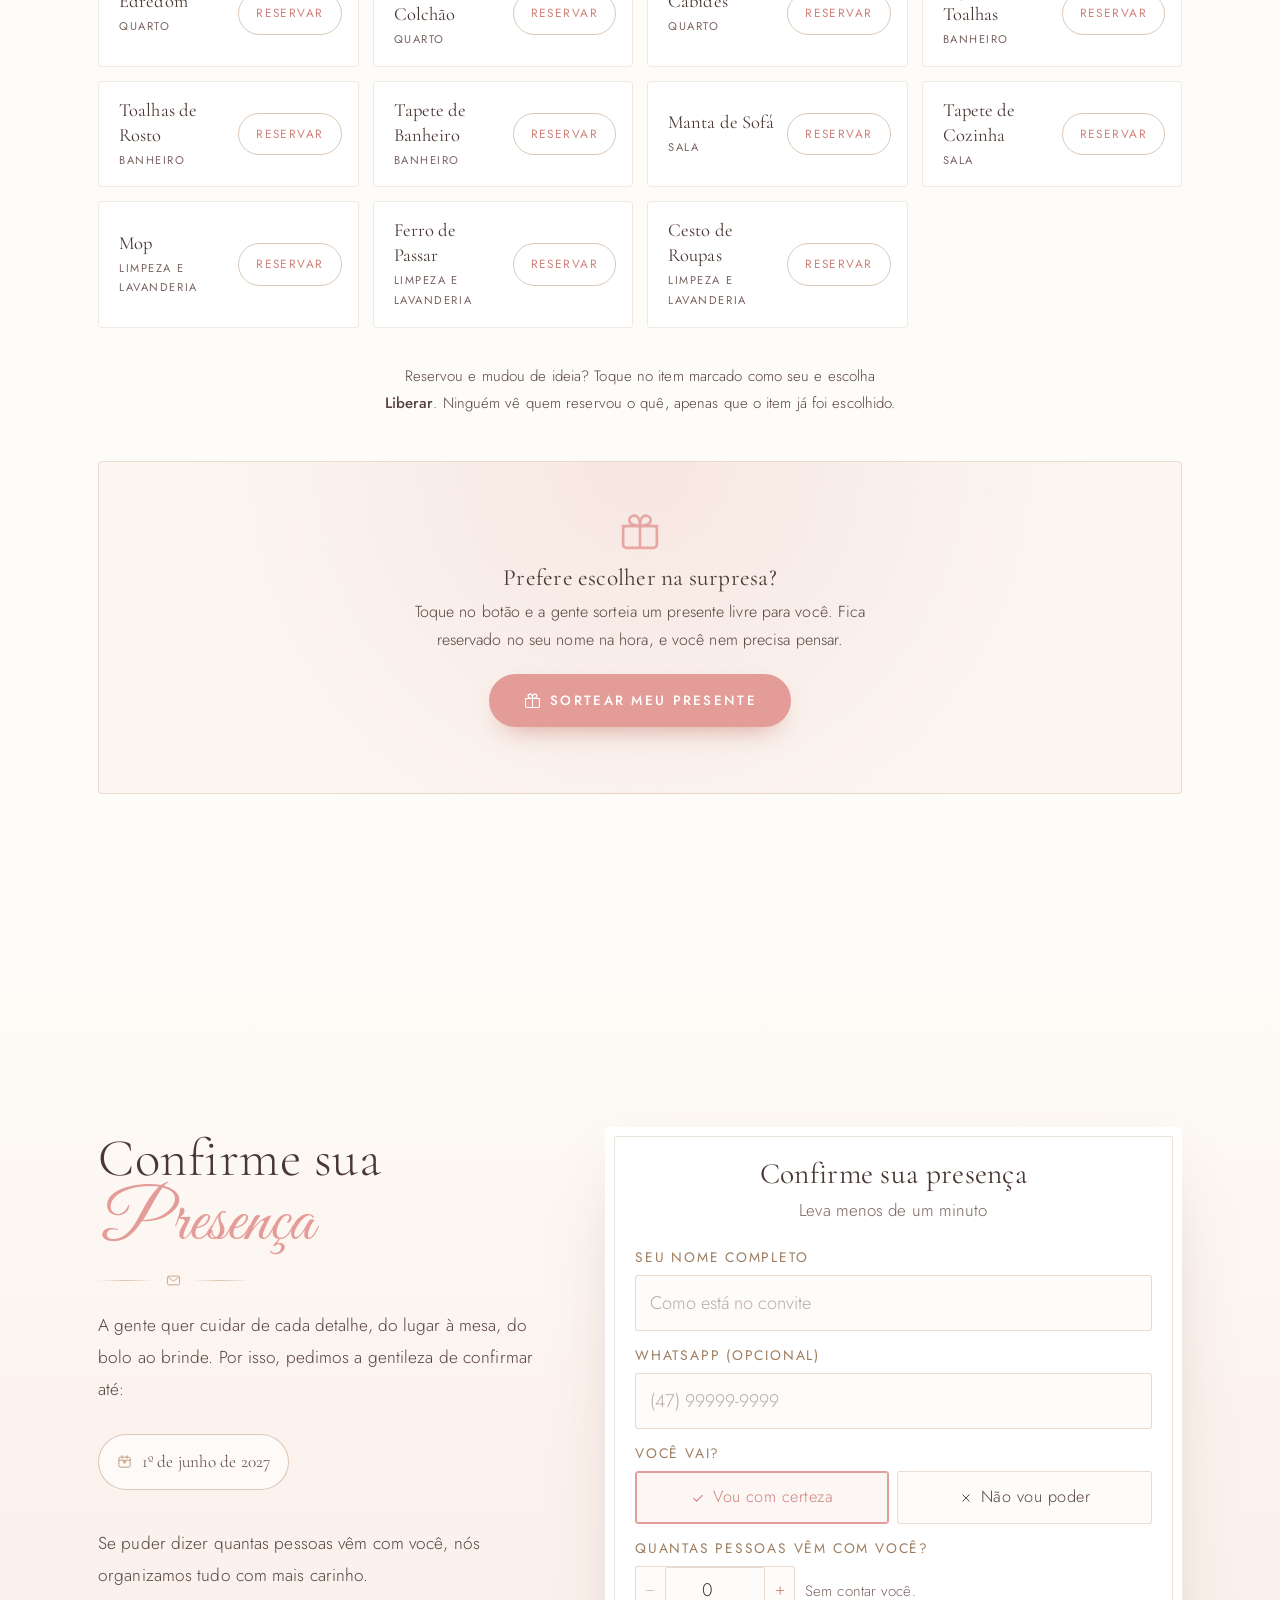
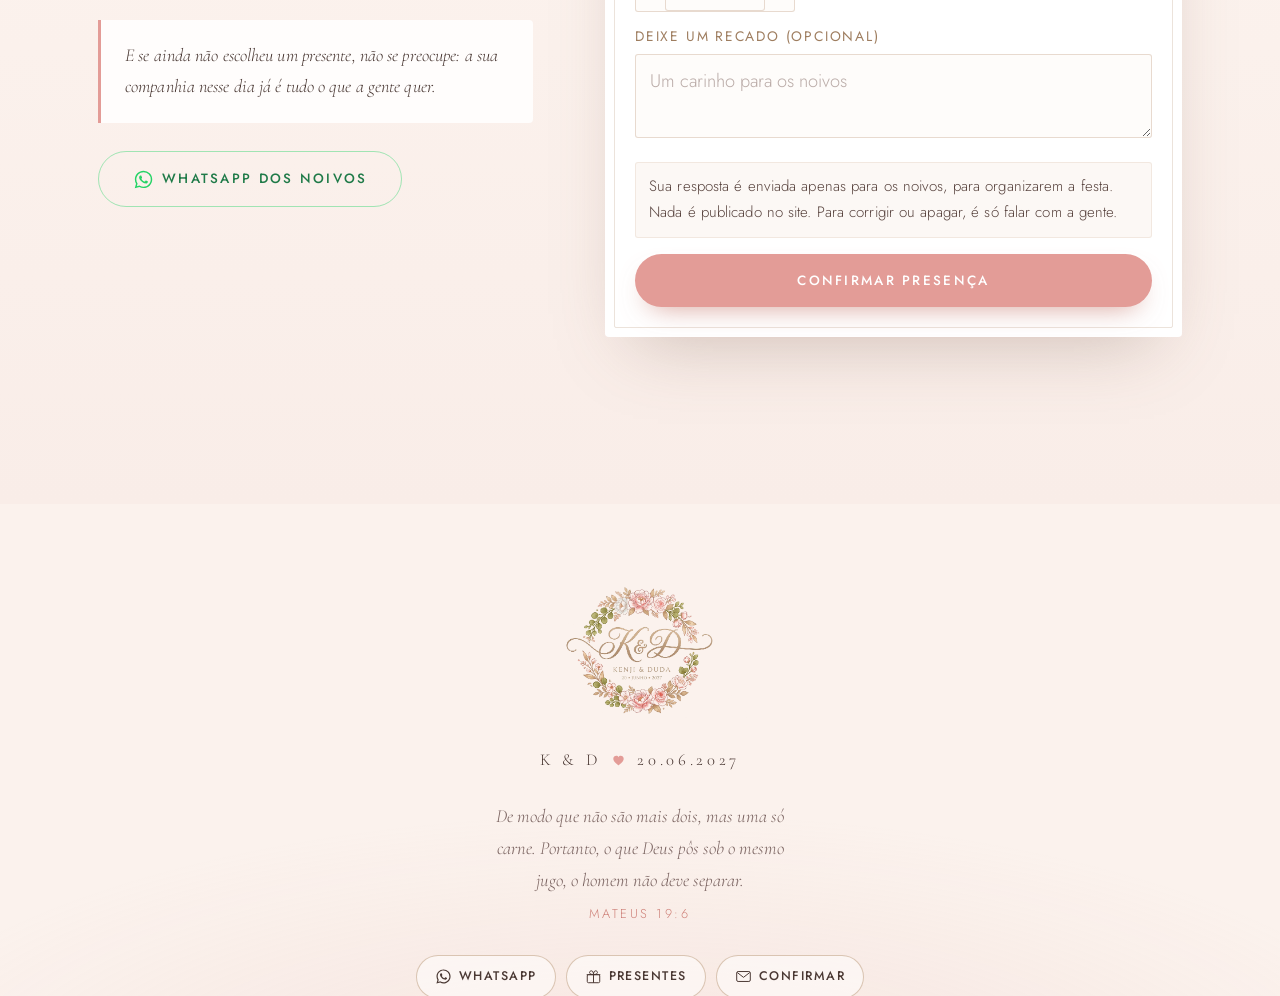
==== commit 594d4ca6: "traje: usa a cartilha inteira como uma arte so Recortar icone por icone trazia fundo e texto vizinho" ====
--- a/index.html
+++ b/index.html
@@ -28,7 +28,7 @@
 <link rel="stylesheet" href="css/hero.css?v=20261119c">
 <link rel="stylesheet" href="css/contagem.css?v=20261119c">
 <link rel="stylesheet" href="css/historia.css?v=20261119c">
-<link rel="stylesheet" href="css/dia.css?v=20261120a">
+<link rel="stylesheet" href="css/dia.css?v=20261121b">
 <link rel="stylesheet" href="css/presentes.css?v=20261119c">
 <link rel="stylesheet" href="css/formulario.css?v=20261119c">
 <link rel="stylesheet" href="css/interface.css?v=20261119c">
@@ -478,7 +478,14 @@
         </figure>
       </div>
 
-      <div class="traje__papeis" id="trajePapeis"></div>
+      <figure class="traje__cartilha">
+        <picture>
+          <source srcset="assets/arte/traje-cartilha.webp" type="image/webp">
+          <img src="assets/arte/traje-cartilha.jpg" width="900" height="939"
+               alt="Orientações aos convidados: confirme sua presença, deixe o celular no silencioso, não convide outras pessoas, não dificulte o trabalho dos fotógrafos, não se atrase, não haverá bebidas alcoólicas, não vá de rosa, tire fotos sem flash, não use branco e nos dê um abraço antes de ir embora"
+               loading="lazy" decoding="async">
+        </picture>
+      </figure>
     </div>
   </div>
 </section>
@@ -735,8 +742,8 @@
 
 <div class="toast" id="toast" role="status" aria-live="polite"></div>
 
-<script src="js/config.js?v=20261121a"></script>
-<script src="js/app.js?v=20261121a"></script>
+<script src="js/config.js?v=20261121b"></script>
+<script src="js/app.js?v=20261121b"></script>
 <script src="js/musica.js?v=20261119c"></script>
 <script src="js/presentes.js?v=20261119c"></script>
 <script src="js/presentes-ui.js?v=20261119c"></script>
--- a/css/dia.css
+++ b/css/dia.css
@@ -355,38 +355,18 @@
   filter: drop-shadow(0 22px 34px rgba(150, 110, 95, .22));
 }
 
-/* ---- as orientações: duas colunas, arte à esquerda da frase ---- */
-
-.traje__papeis {
-  display: grid;
-  grid-template-columns: repeat(2, minmax(0, 1fr));
-  gap: clamp(14px, 2.2vw, 26px) clamp(18px, 2.6vw, 30px);
-  align-items: center;
-}
-
-.papel {
-  display: flex;
-  align-items: center;
-  gap: clamp(14px, 2vw, 20px);
-  text-align: left;
-}
-
-.papel__arte {
-  width: clamp(34px, 4.4vw, 42px);
-  height: clamp(34px, 4.4vw, 42px);
+/* ---- a cartilha inteira, como uma arte só ---- */
+
+.traje__cartilha {
+  margin: 0;
+  width: 100%;
+  max-width: 560px;
+}
+
+.traje__cartilha img {
+  width: 100%;
+  height: auto;
   display: block;
-  flex-shrink: 0;
-  color: var(--coral);
-}
-
-.papel__texto {
-  font-family: var(--sans);
-  font-size: clamp(.78rem, 1.15vw, .88rem);
-  font-weight: 400;
-  line-height: 1.45;
-  letter-spacing: .04em;
-  text-transform: uppercase;
-  color: var(--tinta-media);
 }
 
 @media (max-width: 760px) {
@@ -397,11 +377,7 @@
 
   .traje__arte { max-width: 260px; }
 
-  .traje__papeis { gap: clamp(12px, 3vw, 18px) clamp(10px, 3vw, 16px); }
-
-  .papel__arte { width: clamp(30px, 8vw, 38px); height: clamp(30px, 8vw, 38px); }
-
-  .papel__texto { font-size: .7rem; }
+  .traje__cartilha { max-width: 100%; }
 }
 
 /* ---- aviso sobre o mapa ---- */
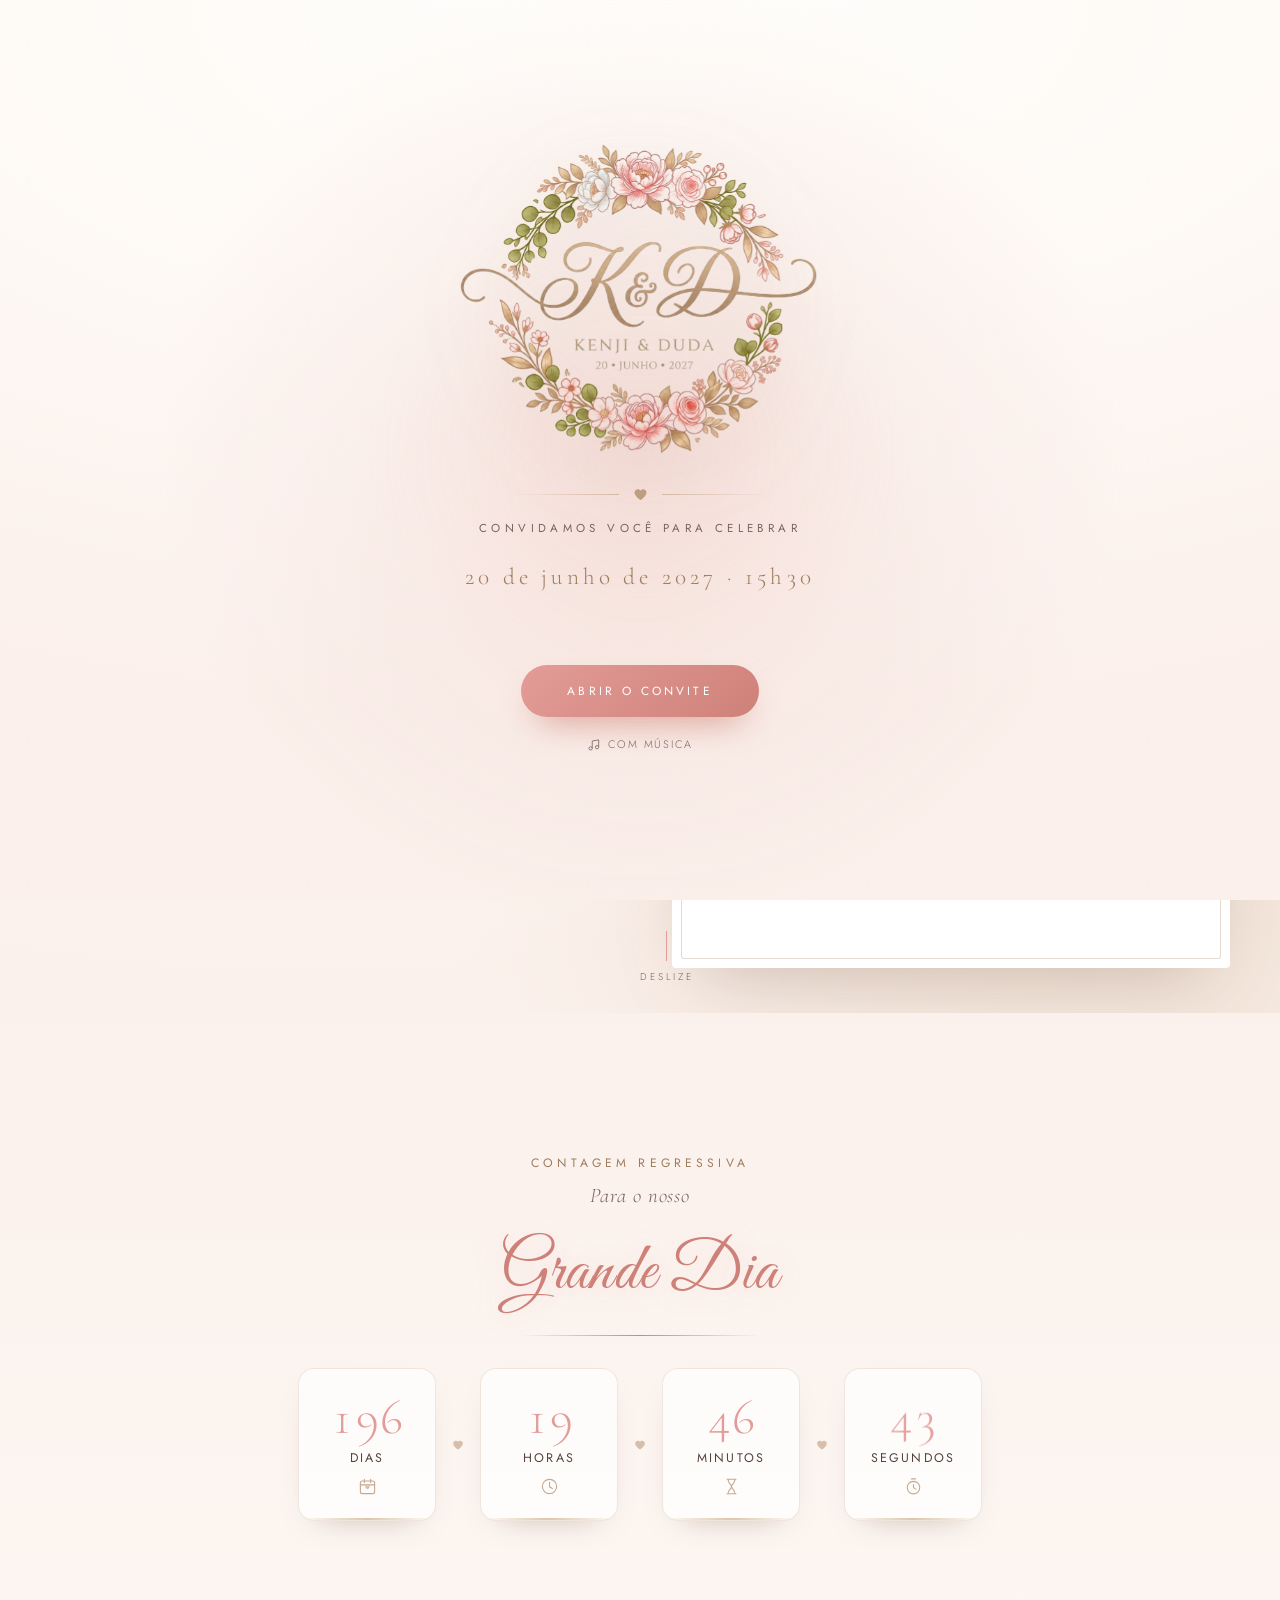
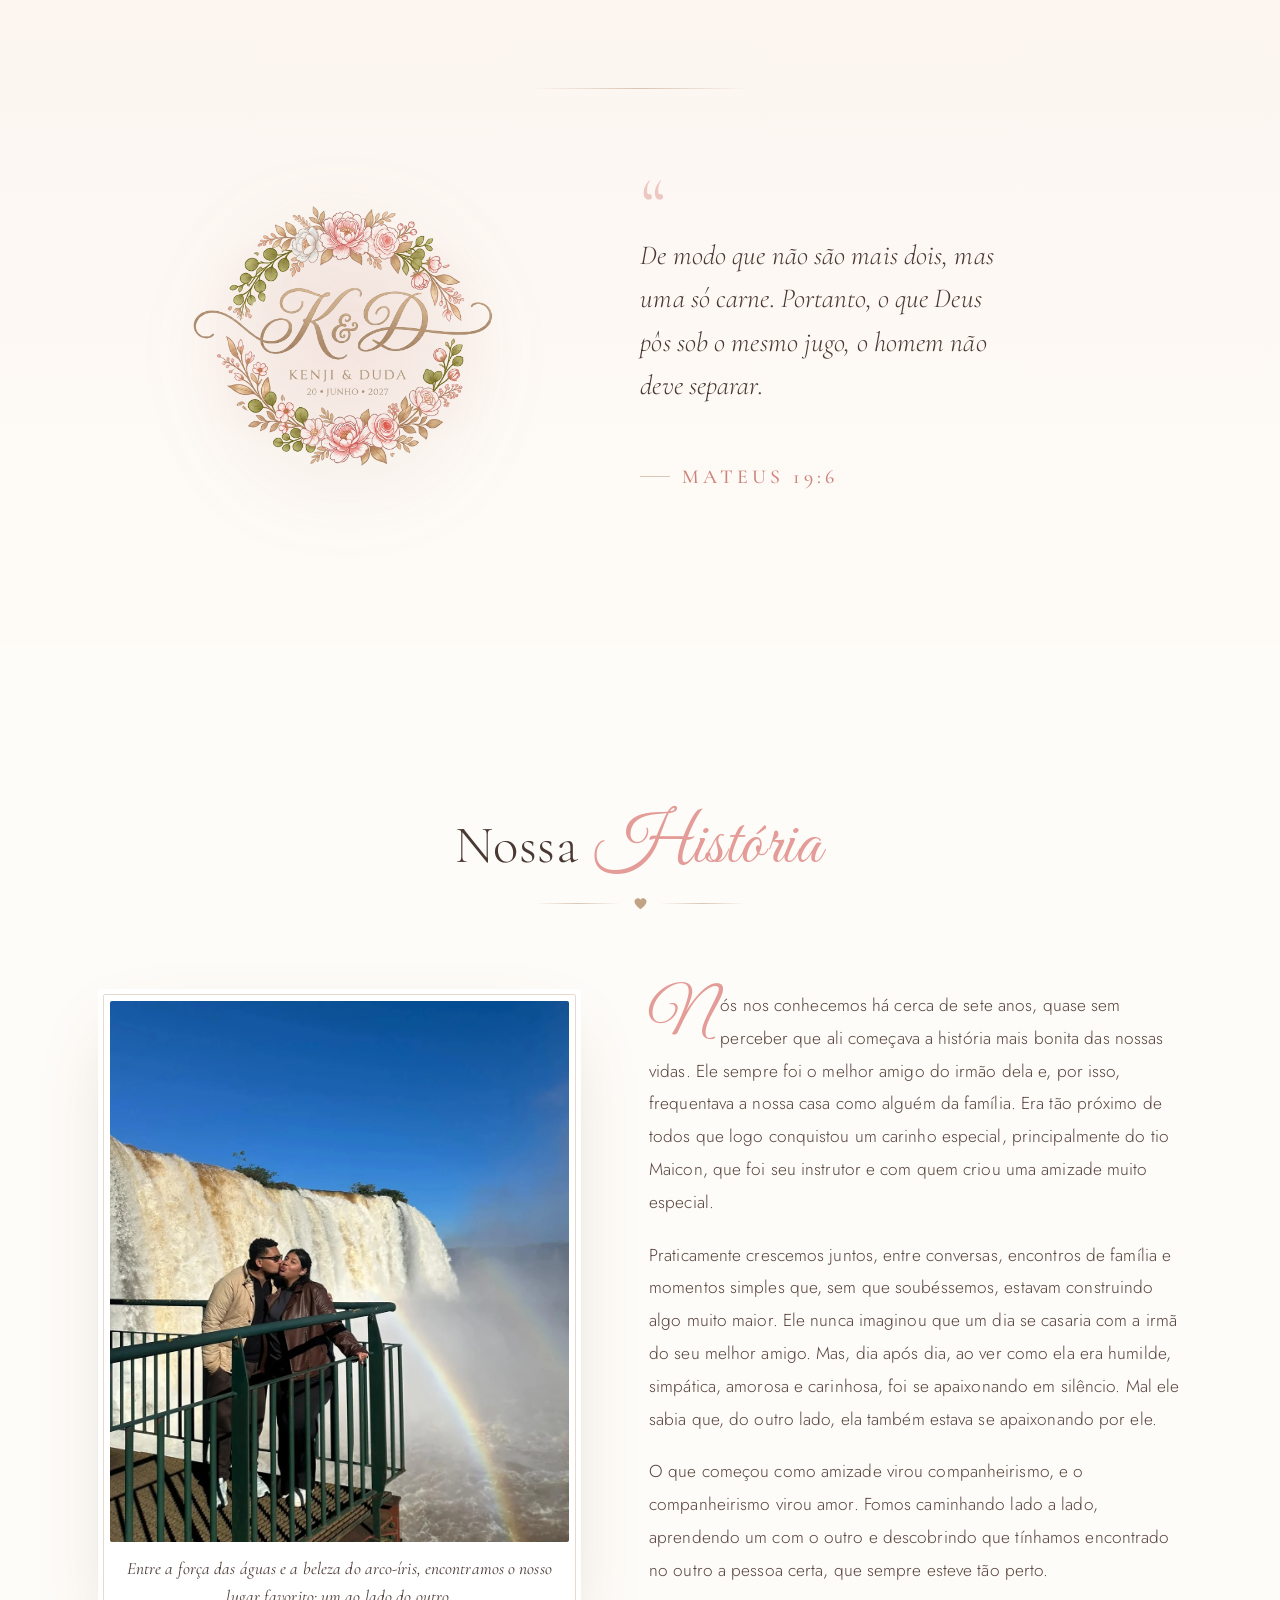
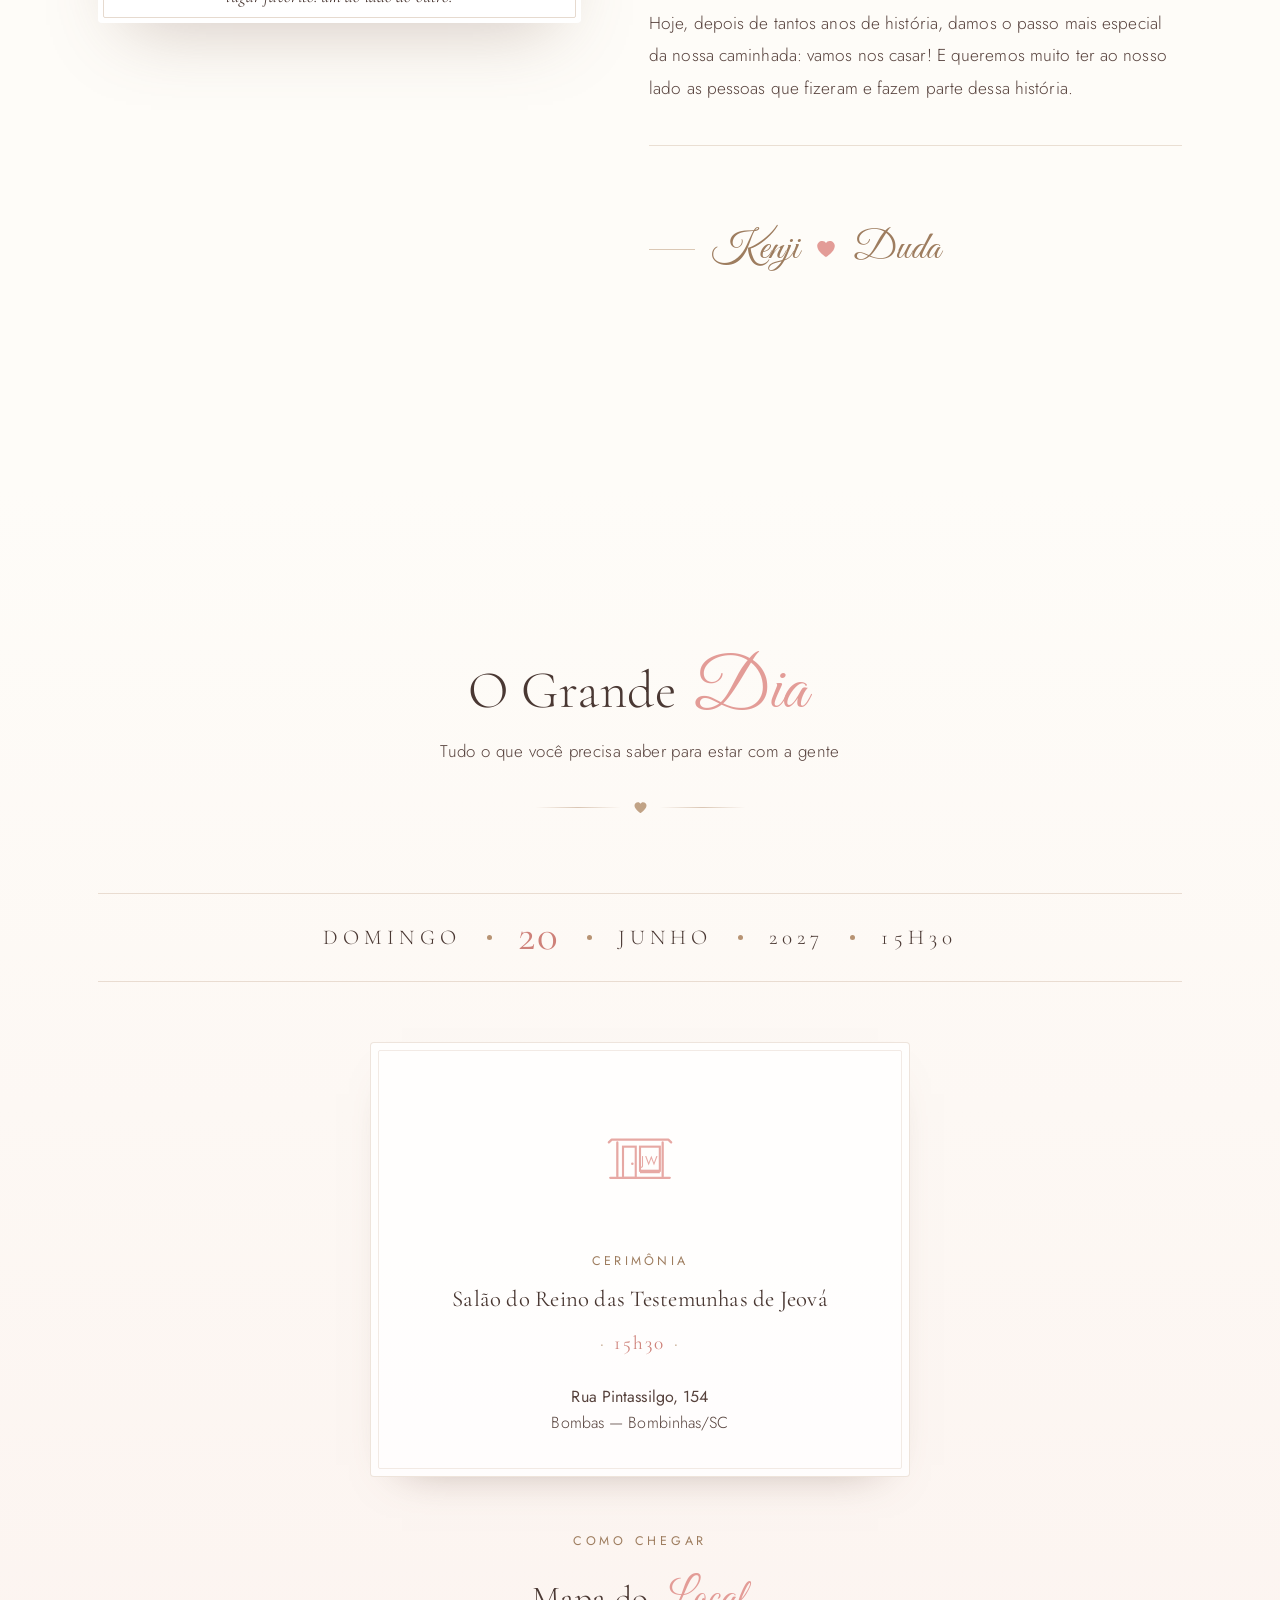
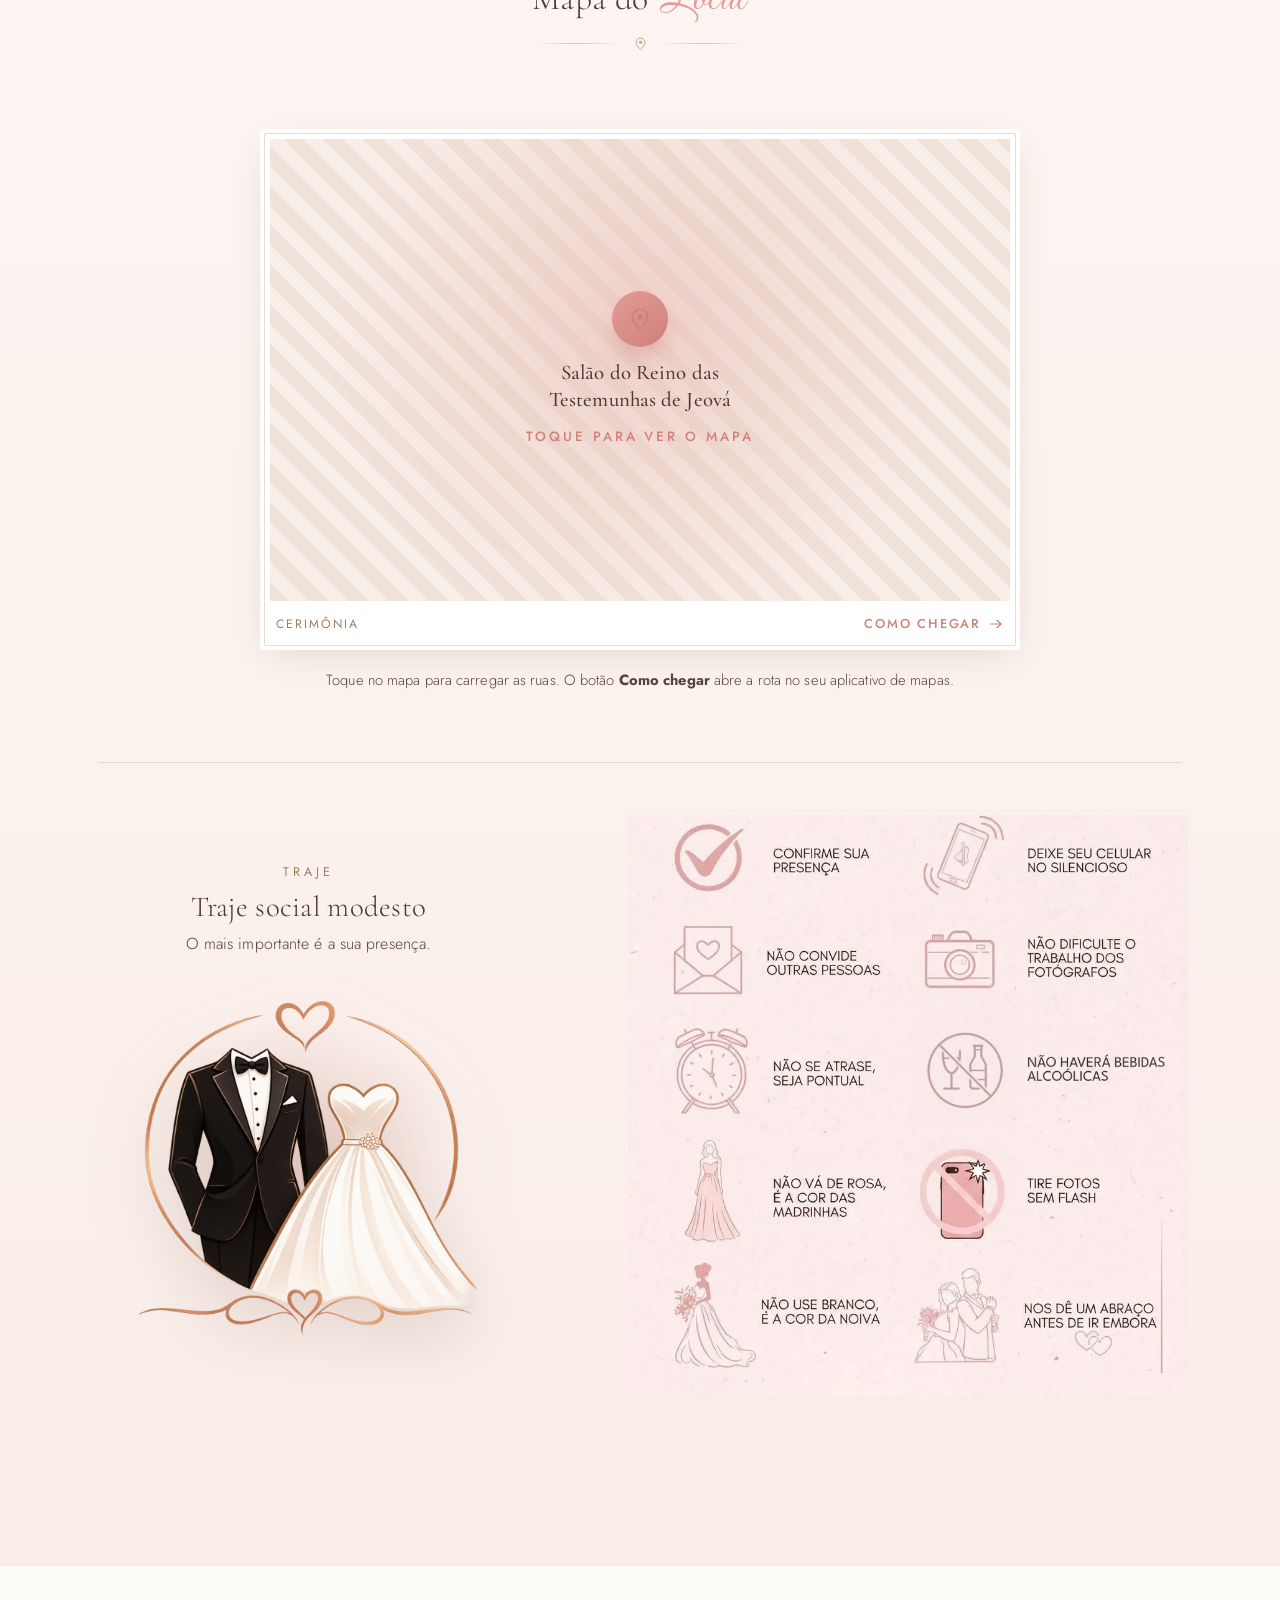
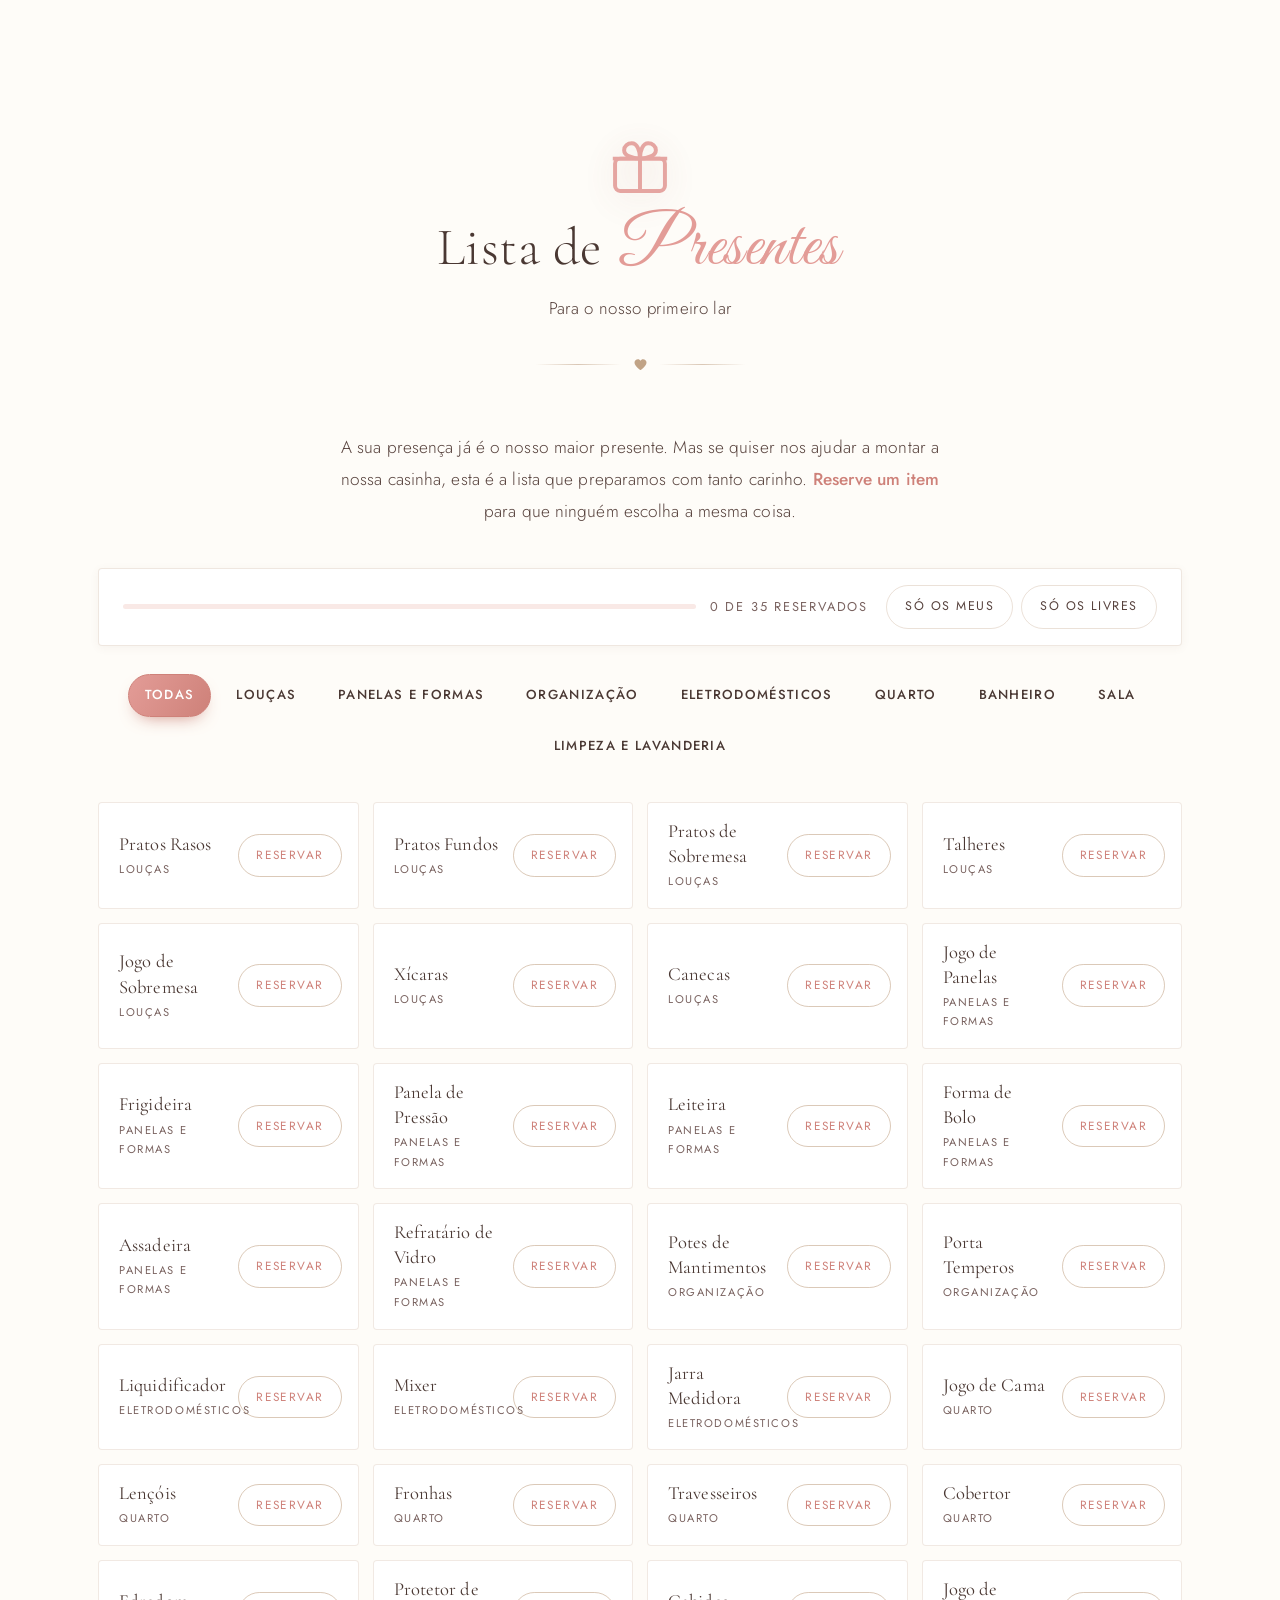
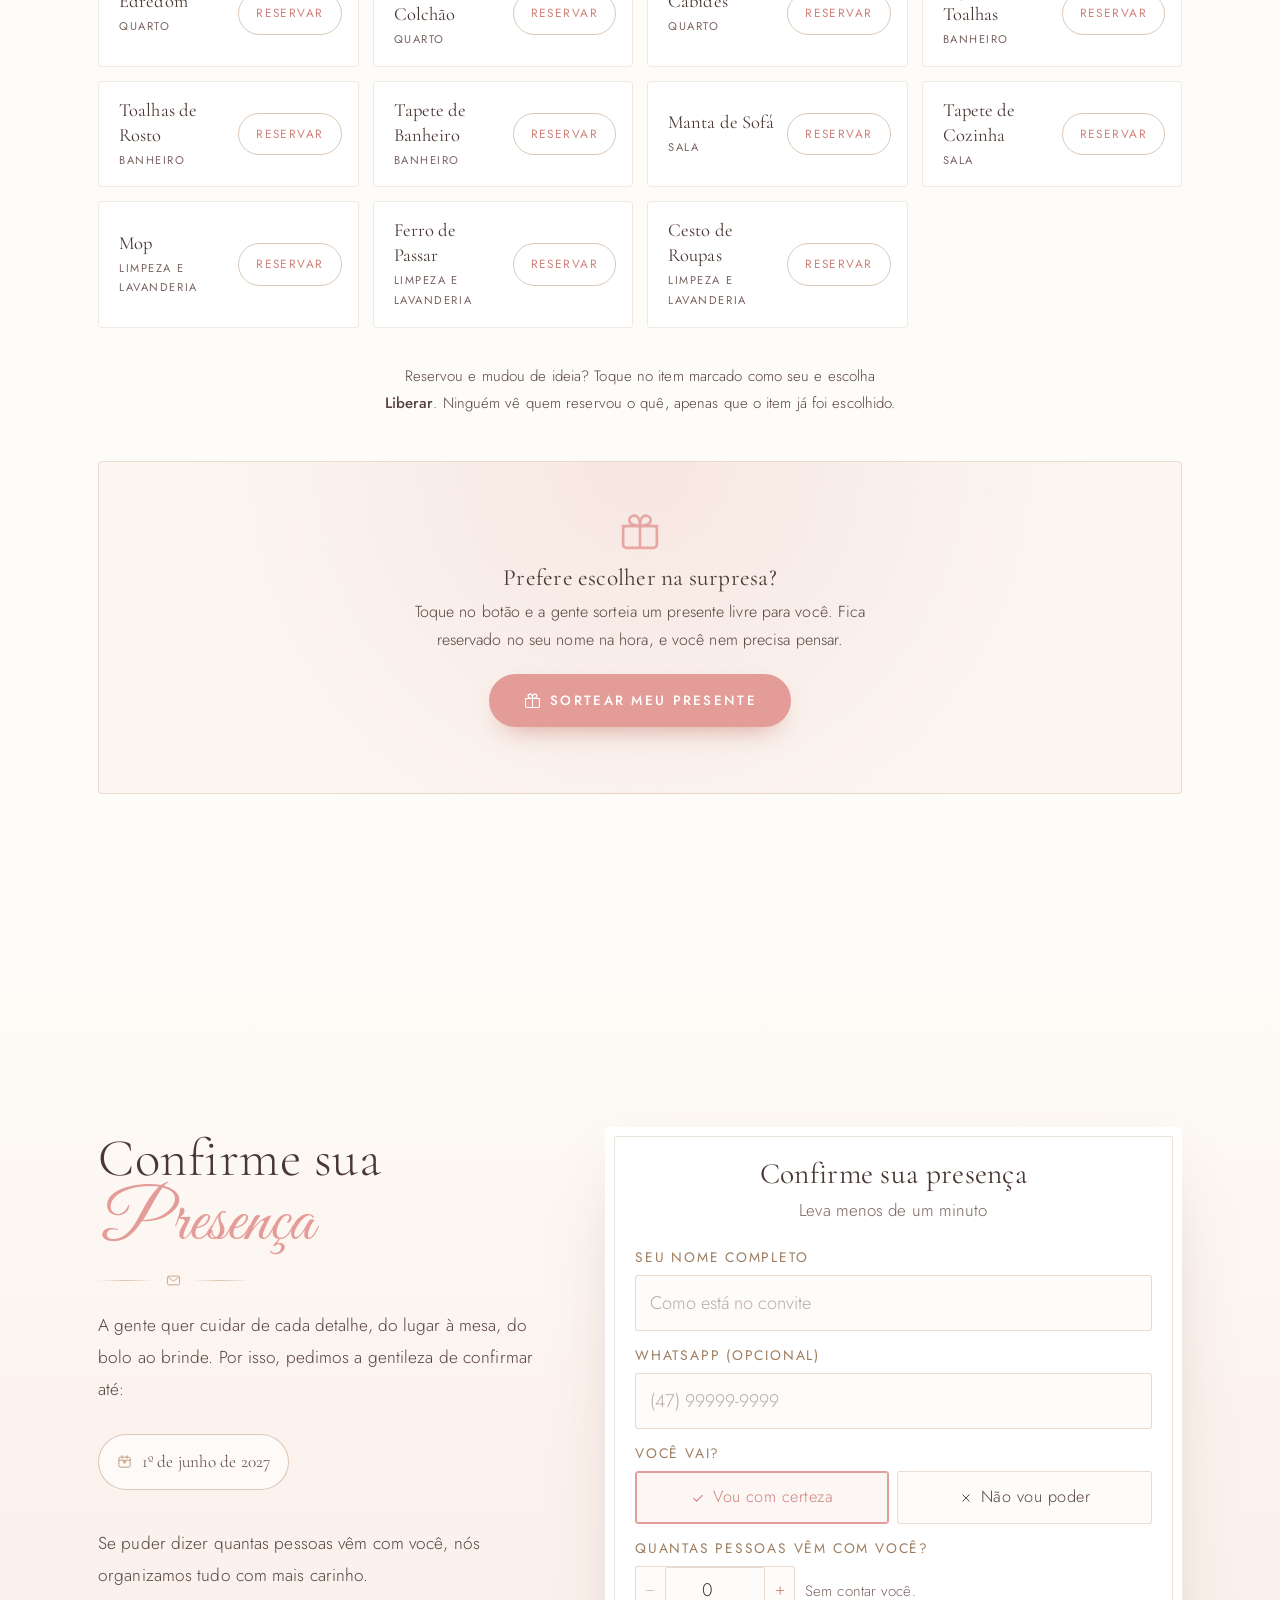
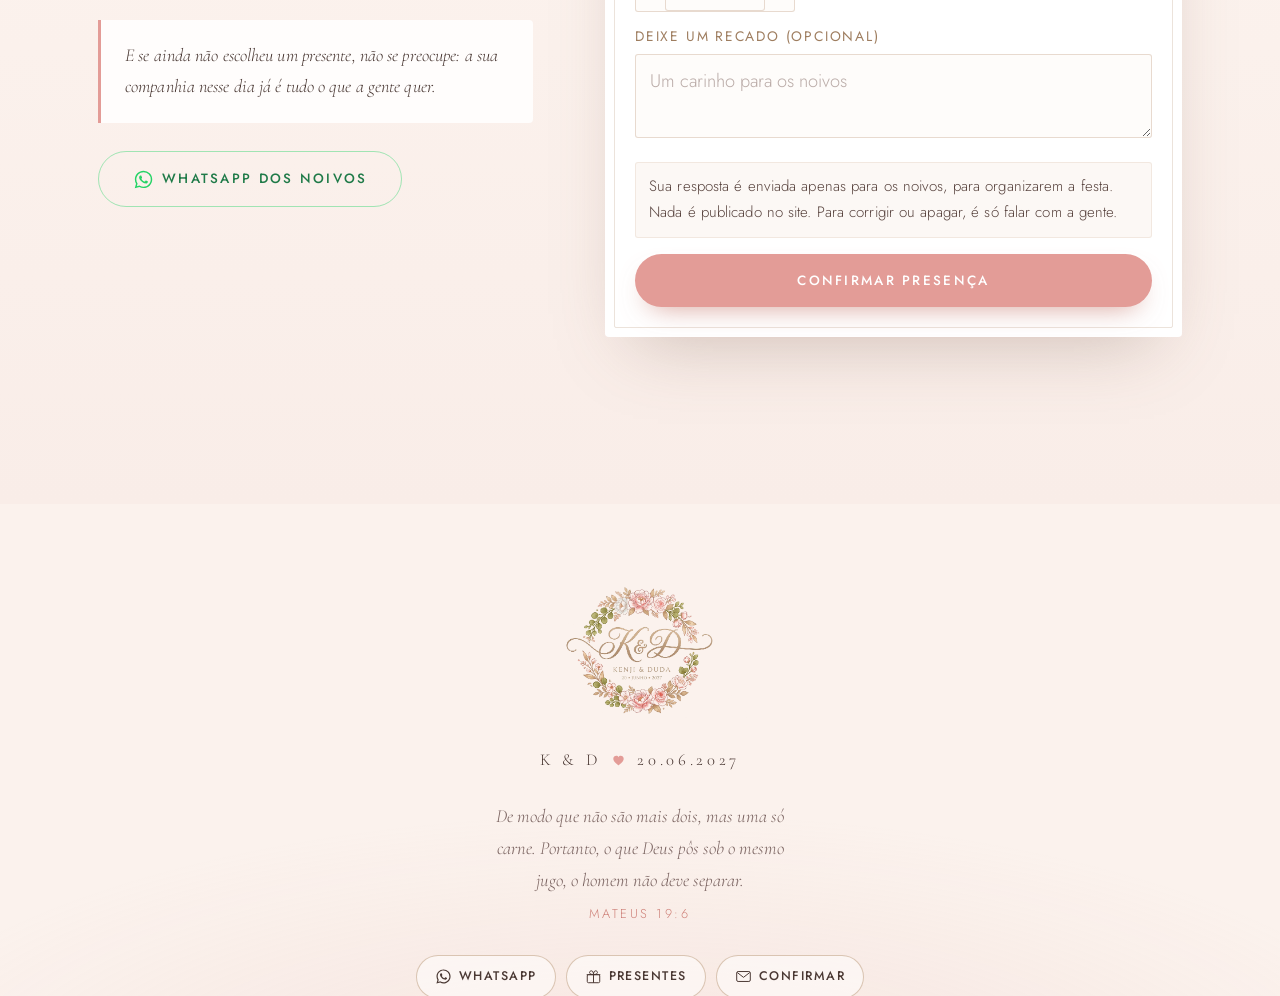
==== commit 1d138de9: "traje: afasta a cartilha e tira o traco de moldura do canto" ====
--- a/index.html
+++ b/index.html
@@ -28,7 +28,7 @@
 <link rel="stylesheet" href="css/hero.css?v=20261119c">
 <link rel="stylesheet" href="css/contagem.css?v=20261119c">
 <link rel="stylesheet" href="css/historia.css?v=20261119c">
-<link rel="stylesheet" href="css/dia.css?v=20261121b">
+<link rel="stylesheet" href="css/dia.css?v=20261121c">
 <link rel="stylesheet" href="css/presentes.css?v=20261119c">
 <link rel="stylesheet" href="css/formulario.css?v=20261119c">
 <link rel="stylesheet" href="css/interface.css?v=20261119c">
--- a/css/dia.css
+++ b/css/dia.css
@@ -361,6 +361,8 @@
   margin: 0;
   width: 100%;
   max-width: 560px;
+  /* respiro maior entre o texto do traje e a cartilha */
+  margin-left: clamp(16px, 4vw, 52px);
 }
 
 .traje__cartilha img {
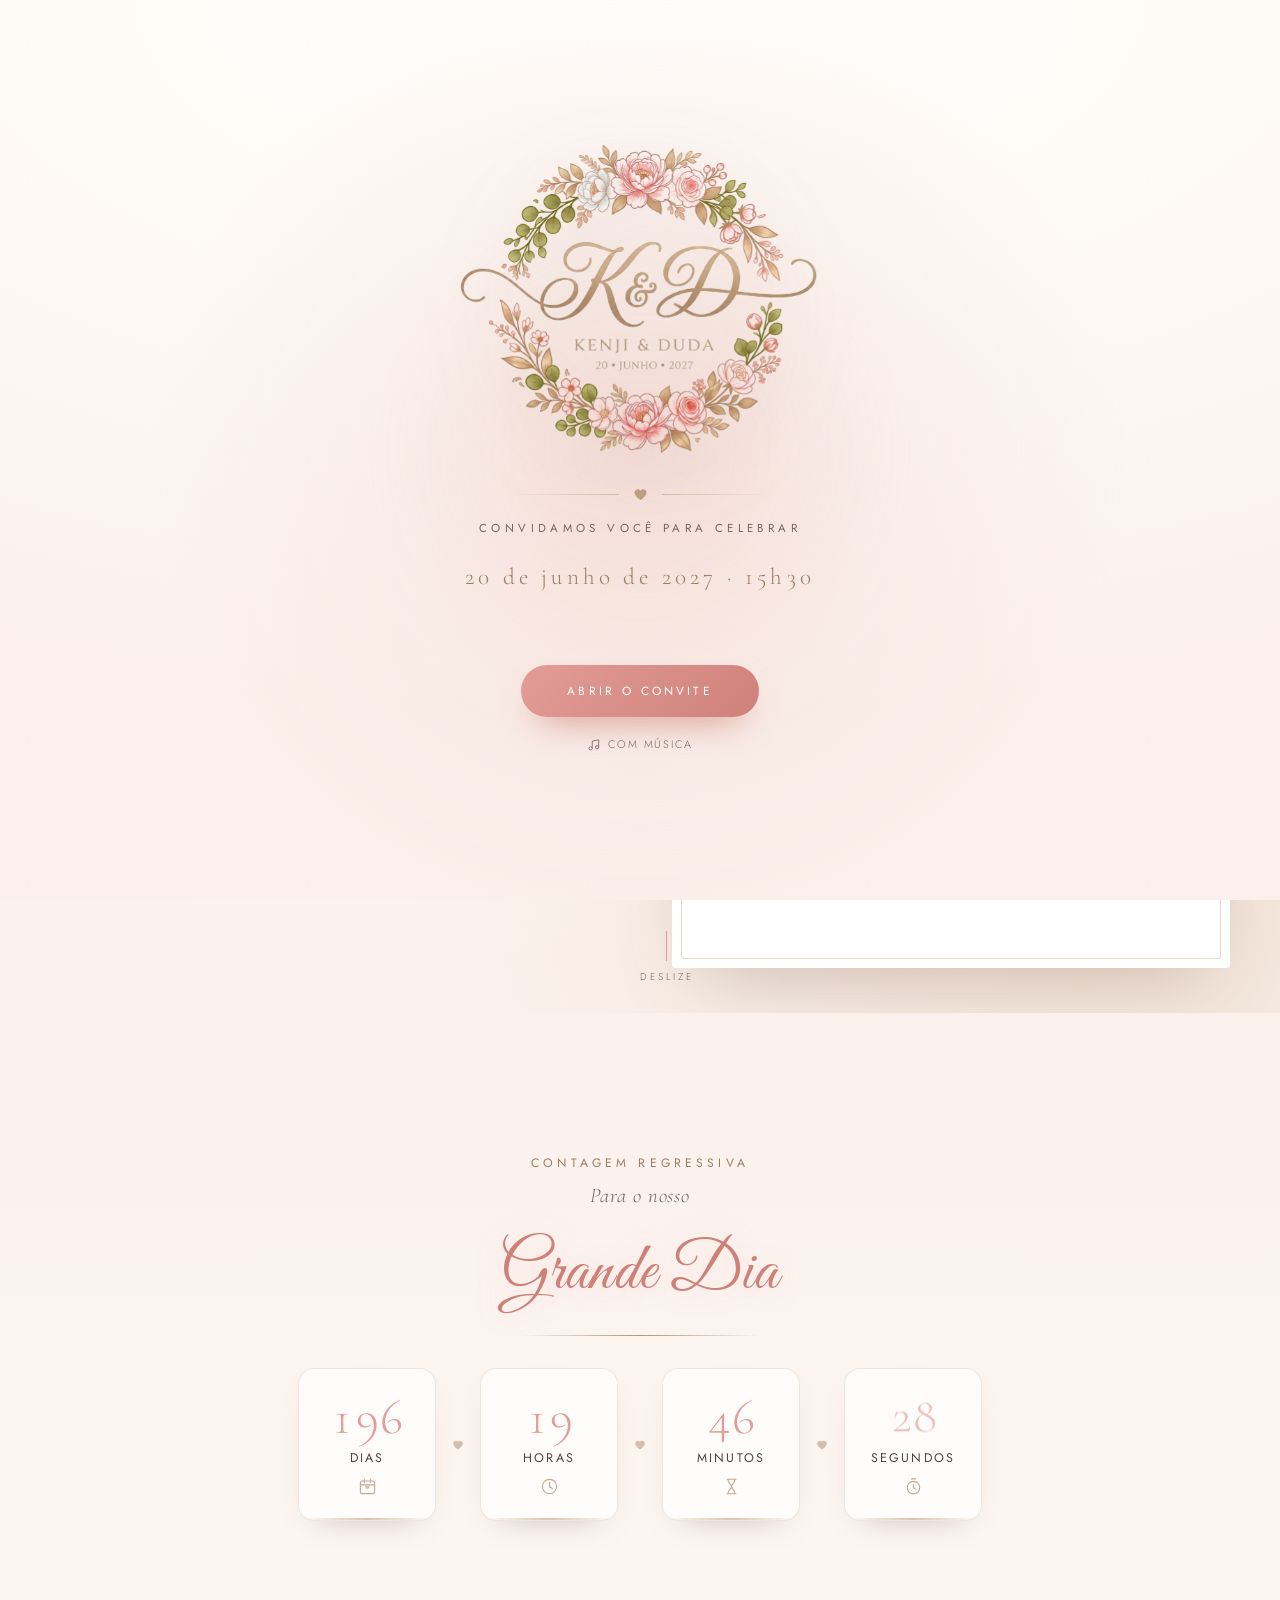
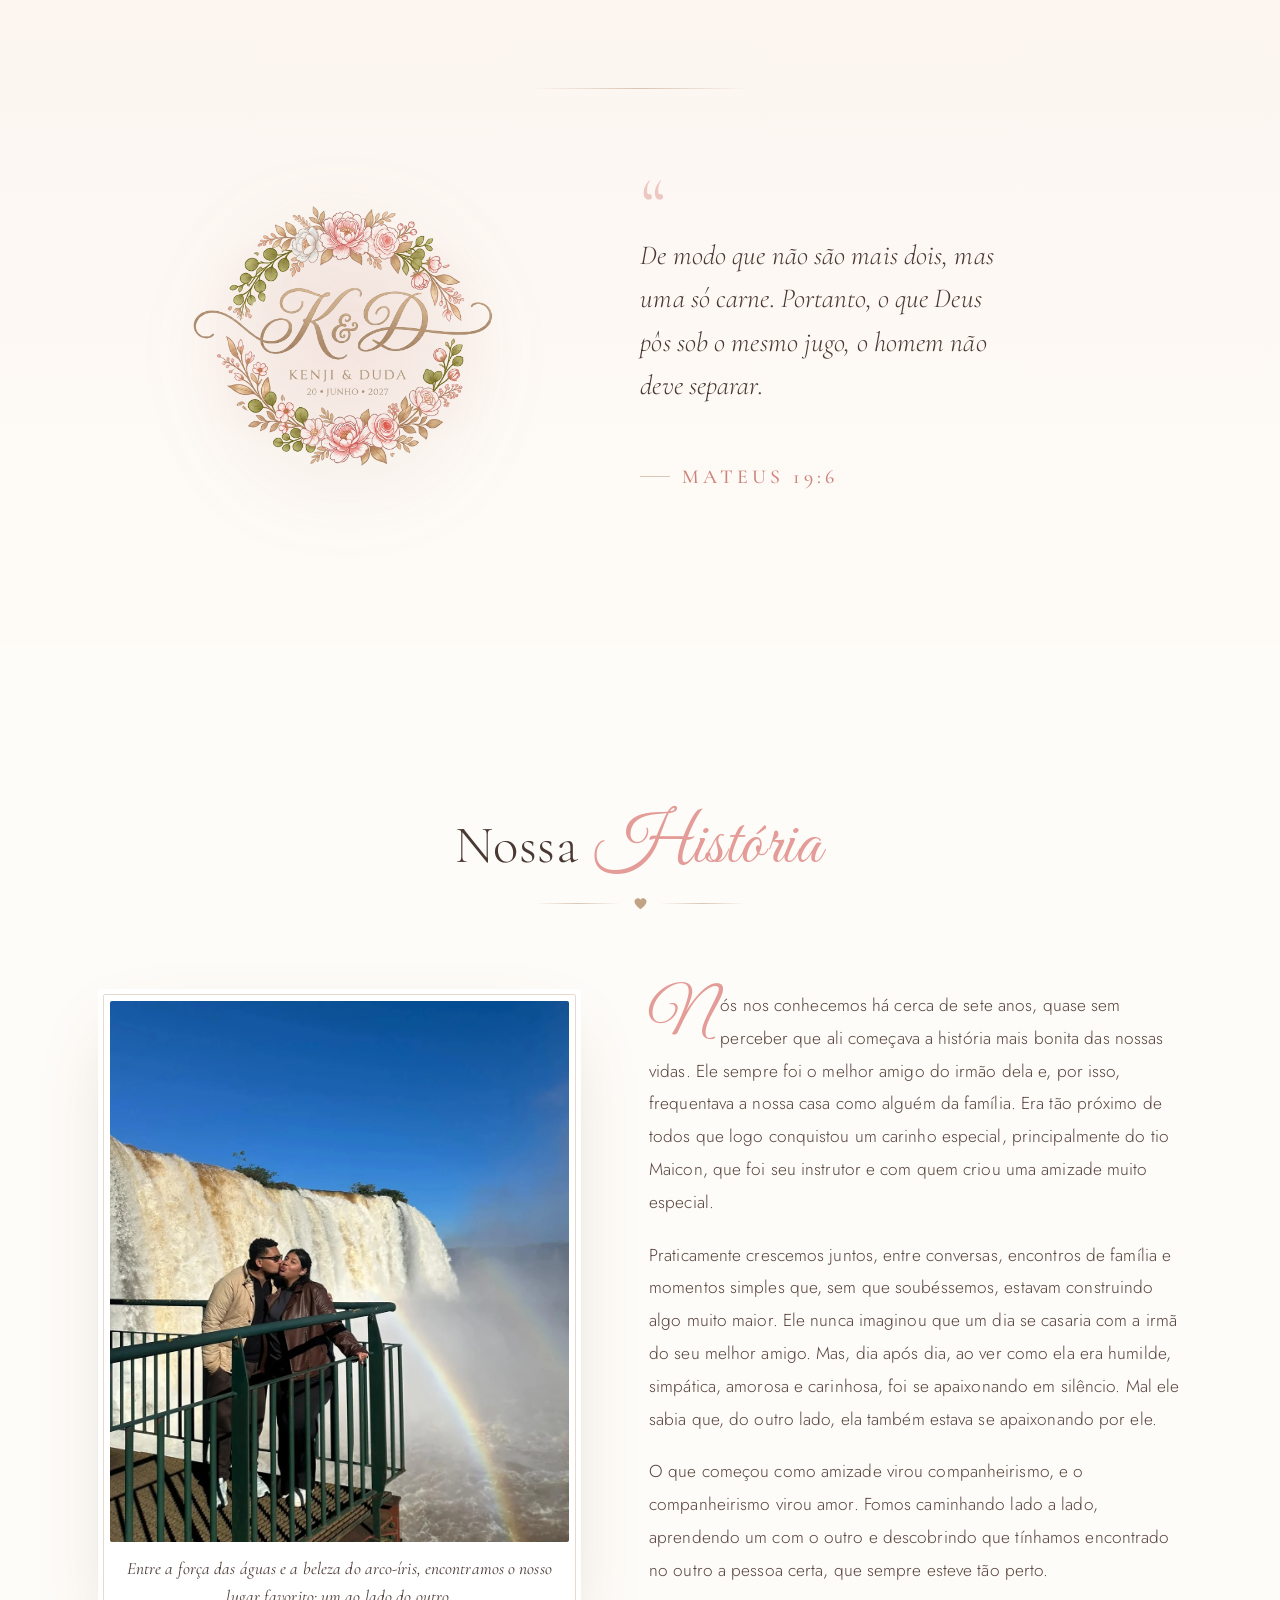
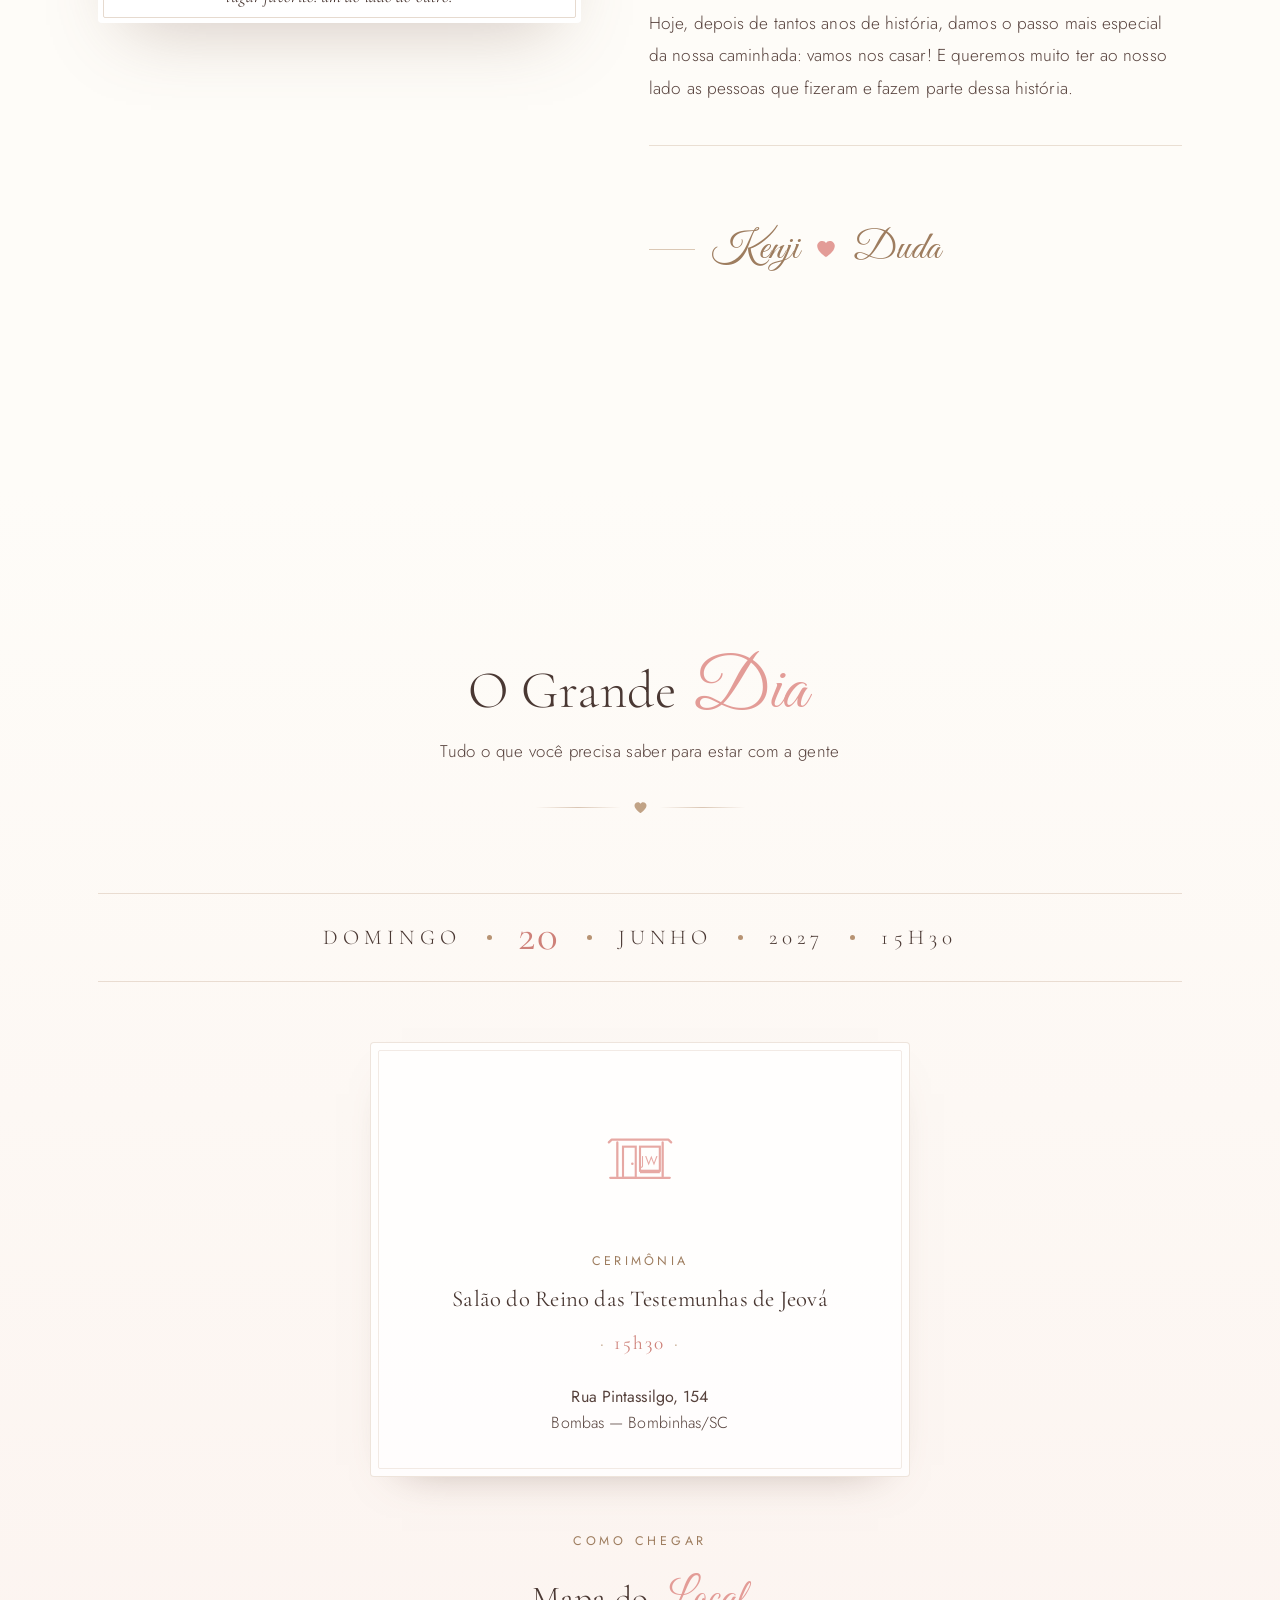
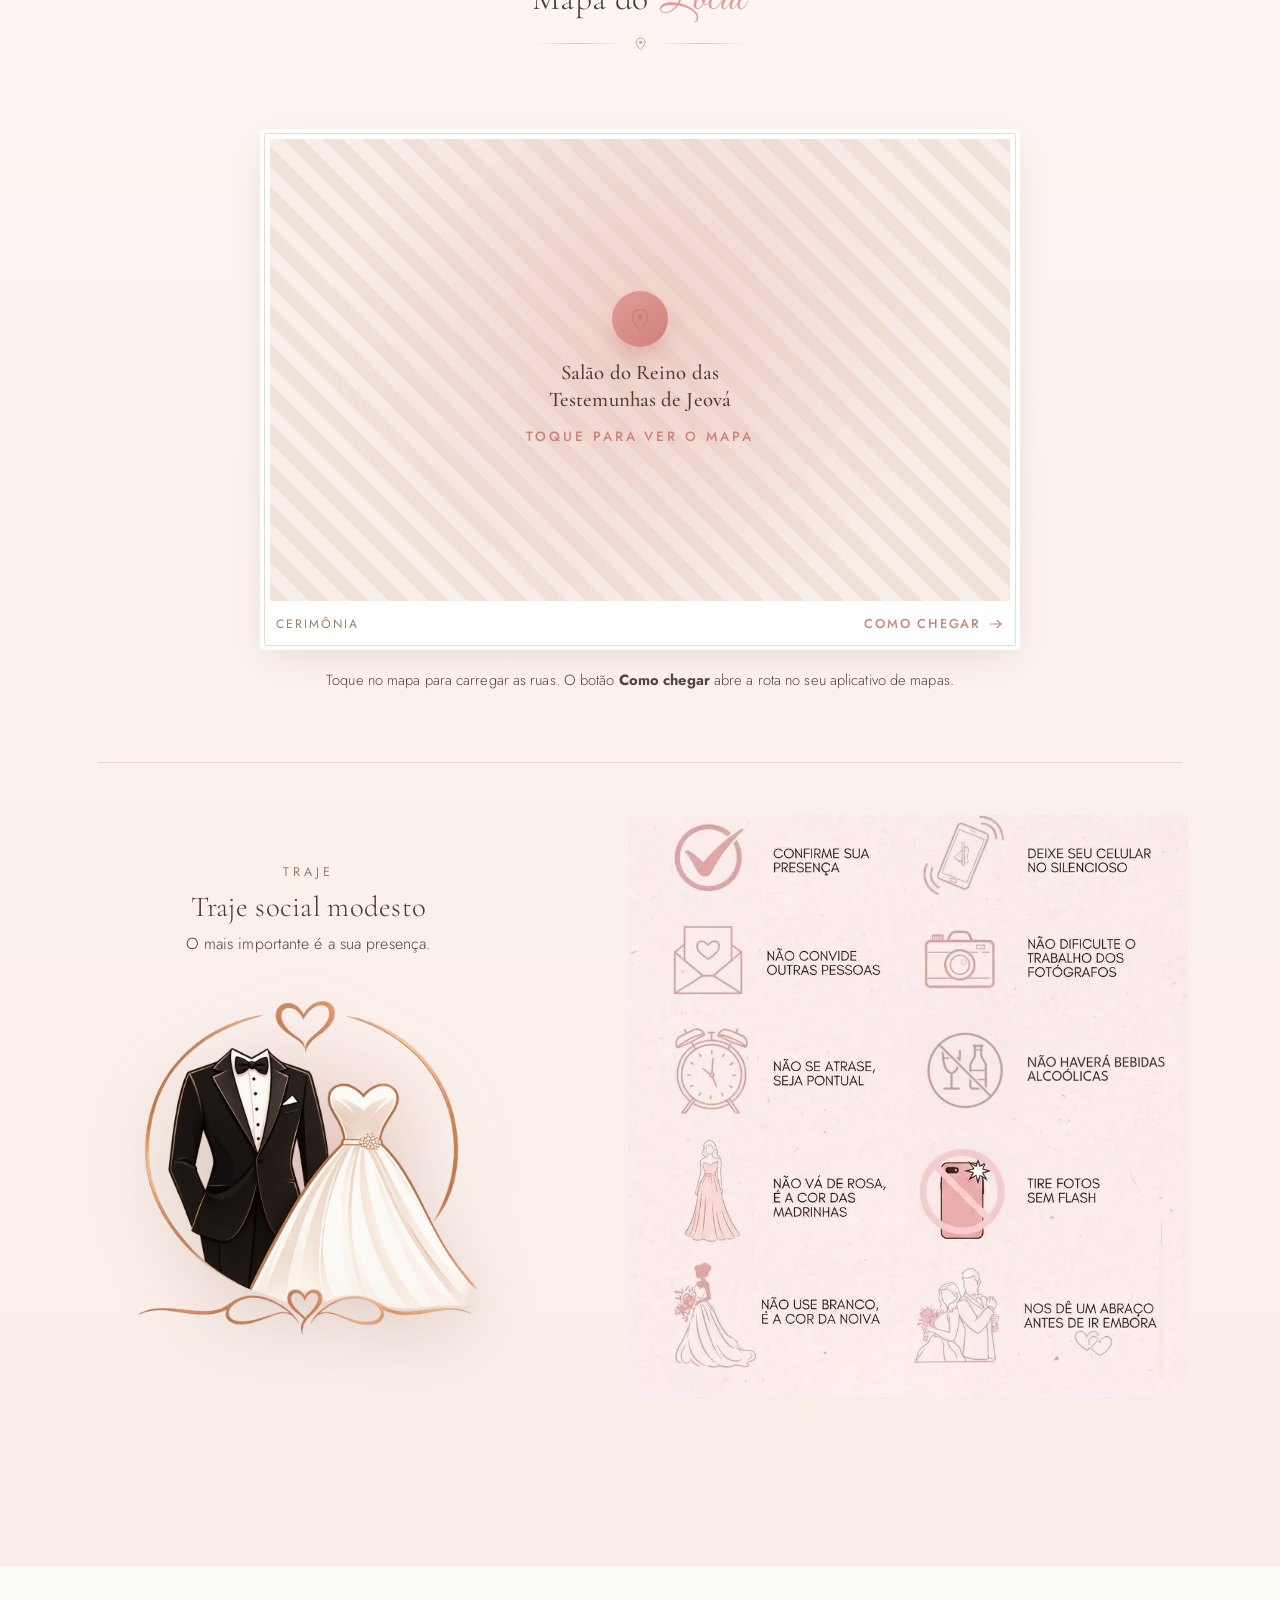
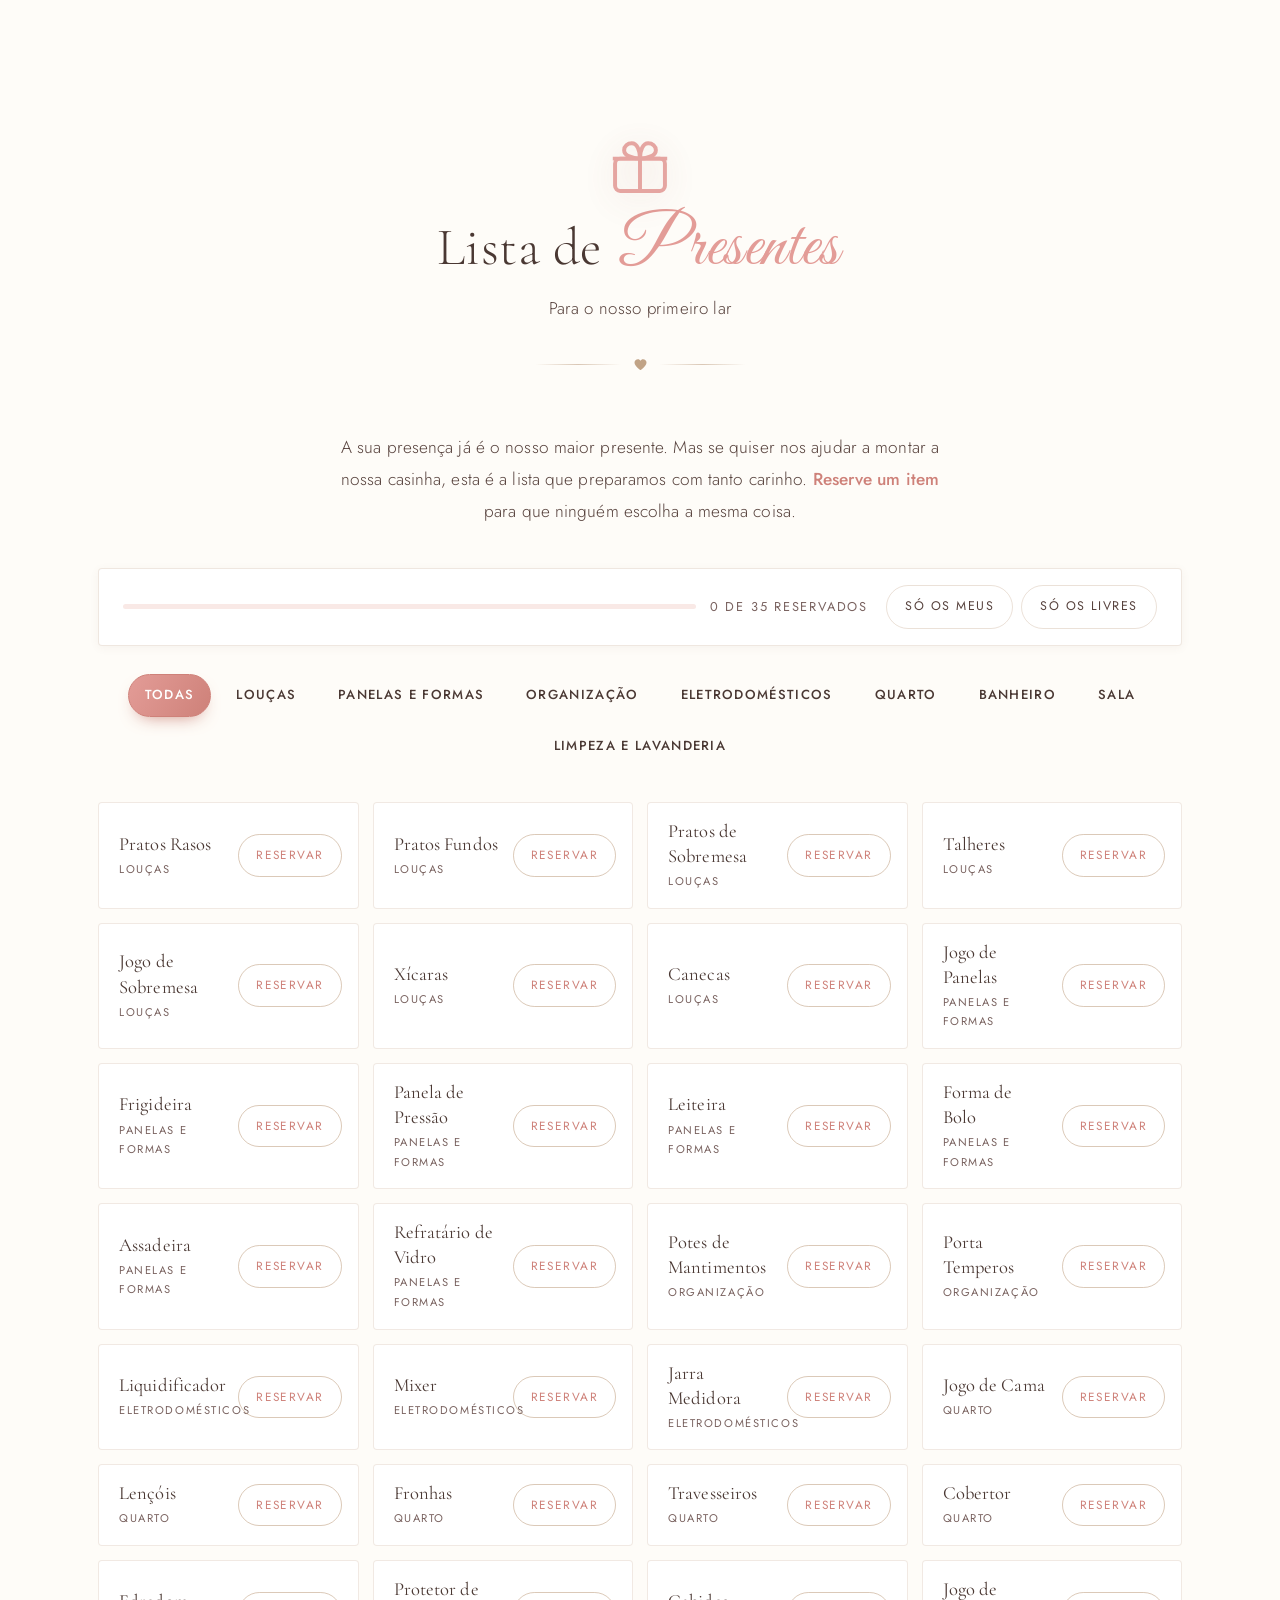
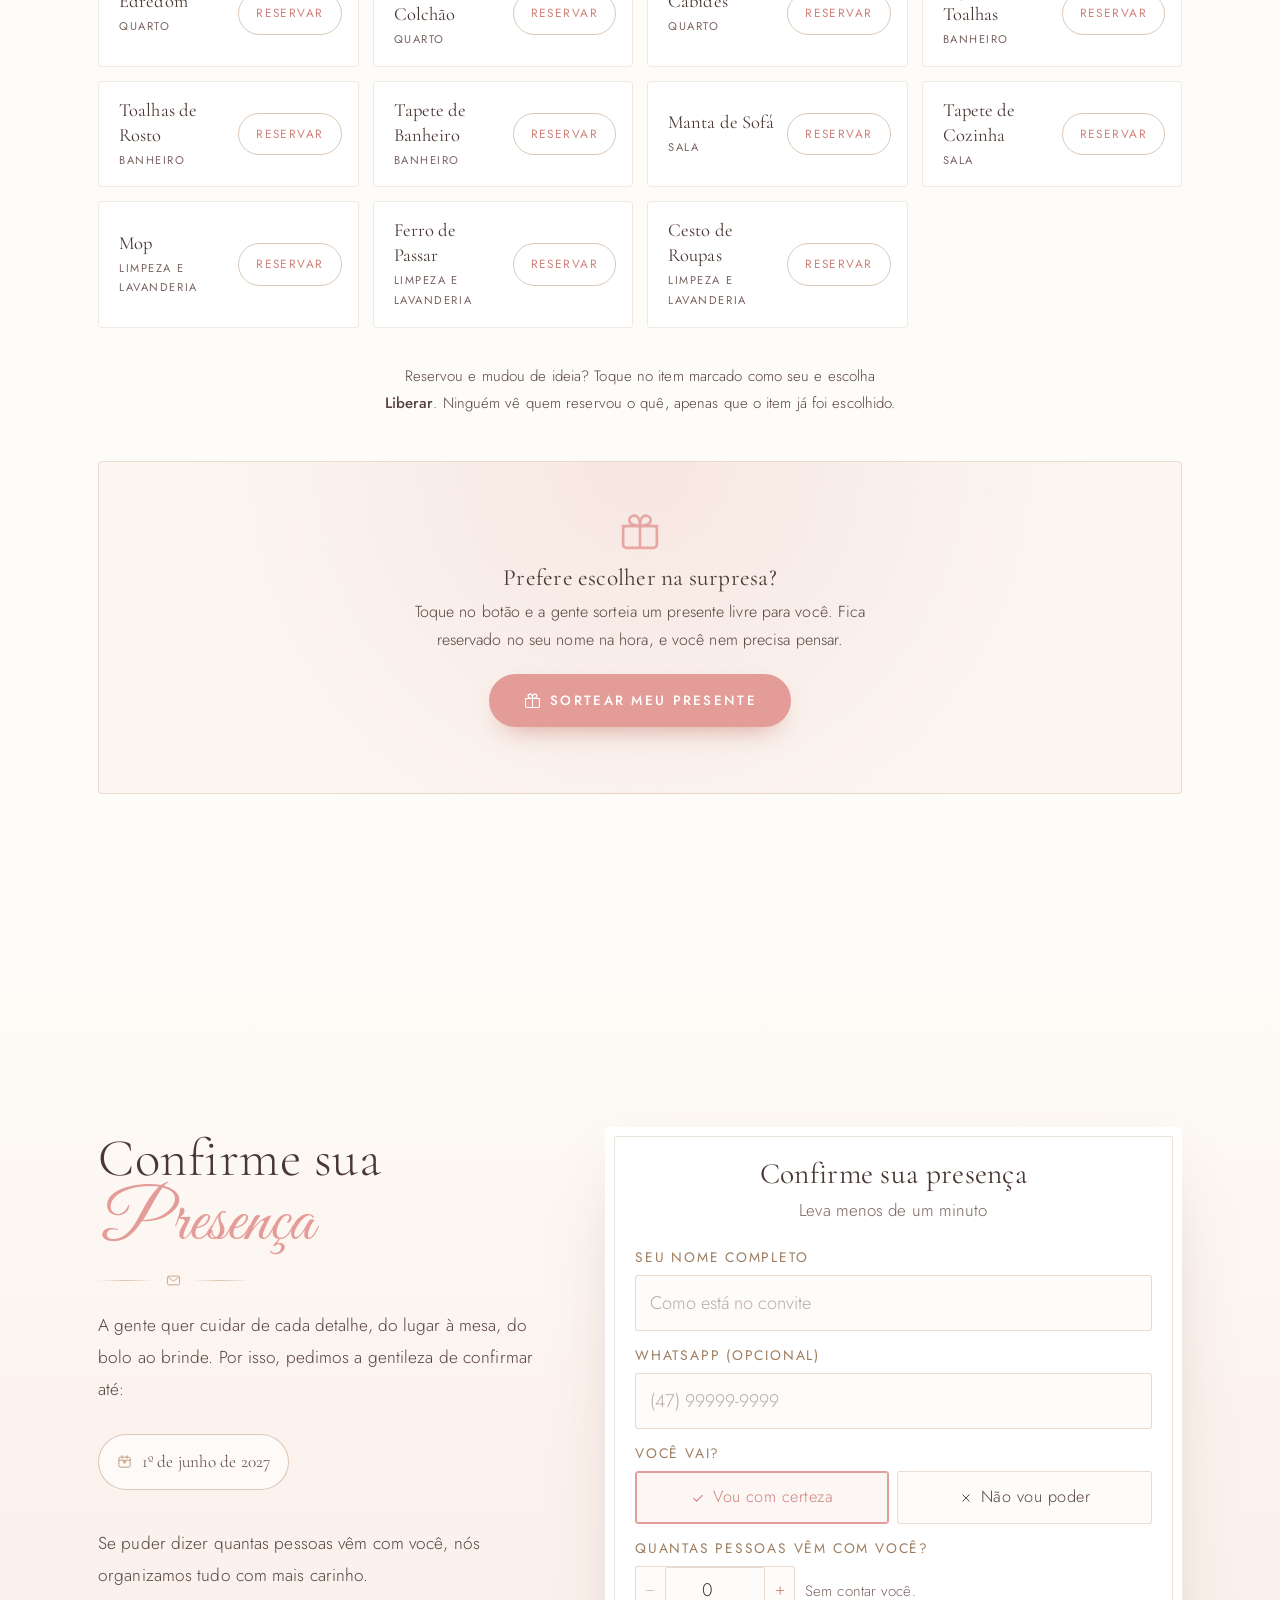
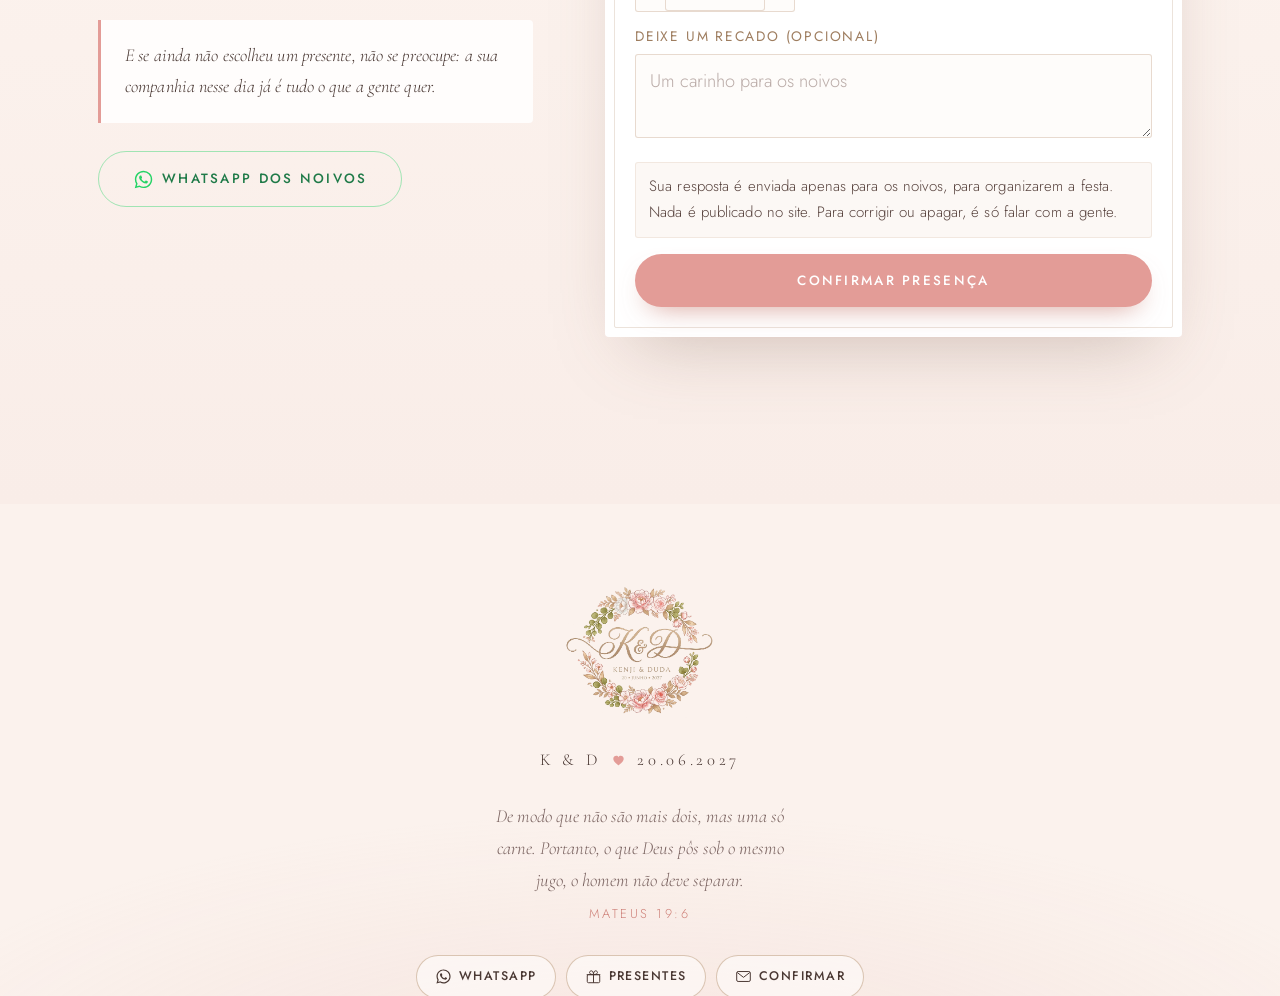
==== commit 39e59fd1: "limpeza: tira os recortes que sobraram e o traco vertical da cartilha Com a cartilha inteira no luga" ====
--- a/index.html
+++ b/index.html
@@ -480,8 +480,8 @@
 
       <figure class="traje__cartilha">
         <picture>
-          <source srcset="assets/arte/traje-cartilha.webp" type="image/webp">
-          <img src="assets/arte/traje-cartilha.jpg" width="900" height="939"
+          <source srcset="assets/arte/traje-cartilha.webp?v=2" type="image/webp">
+          <img src="assets/arte/traje-cartilha.jpg?v=2" width="900" height="939"
                alt="Orientações aos convidados: confirme sua presença, deixe o celular no silencioso, não convide outras pessoas, não dificulte o trabalho dos fotógrafos, não se atrase, não haverá bebidas alcoólicas, não vá de rosa, tire fotos sem flash, não use branco e nos dê um abraço antes de ir embora"
                loading="lazy" decoding="async">
         </picture>
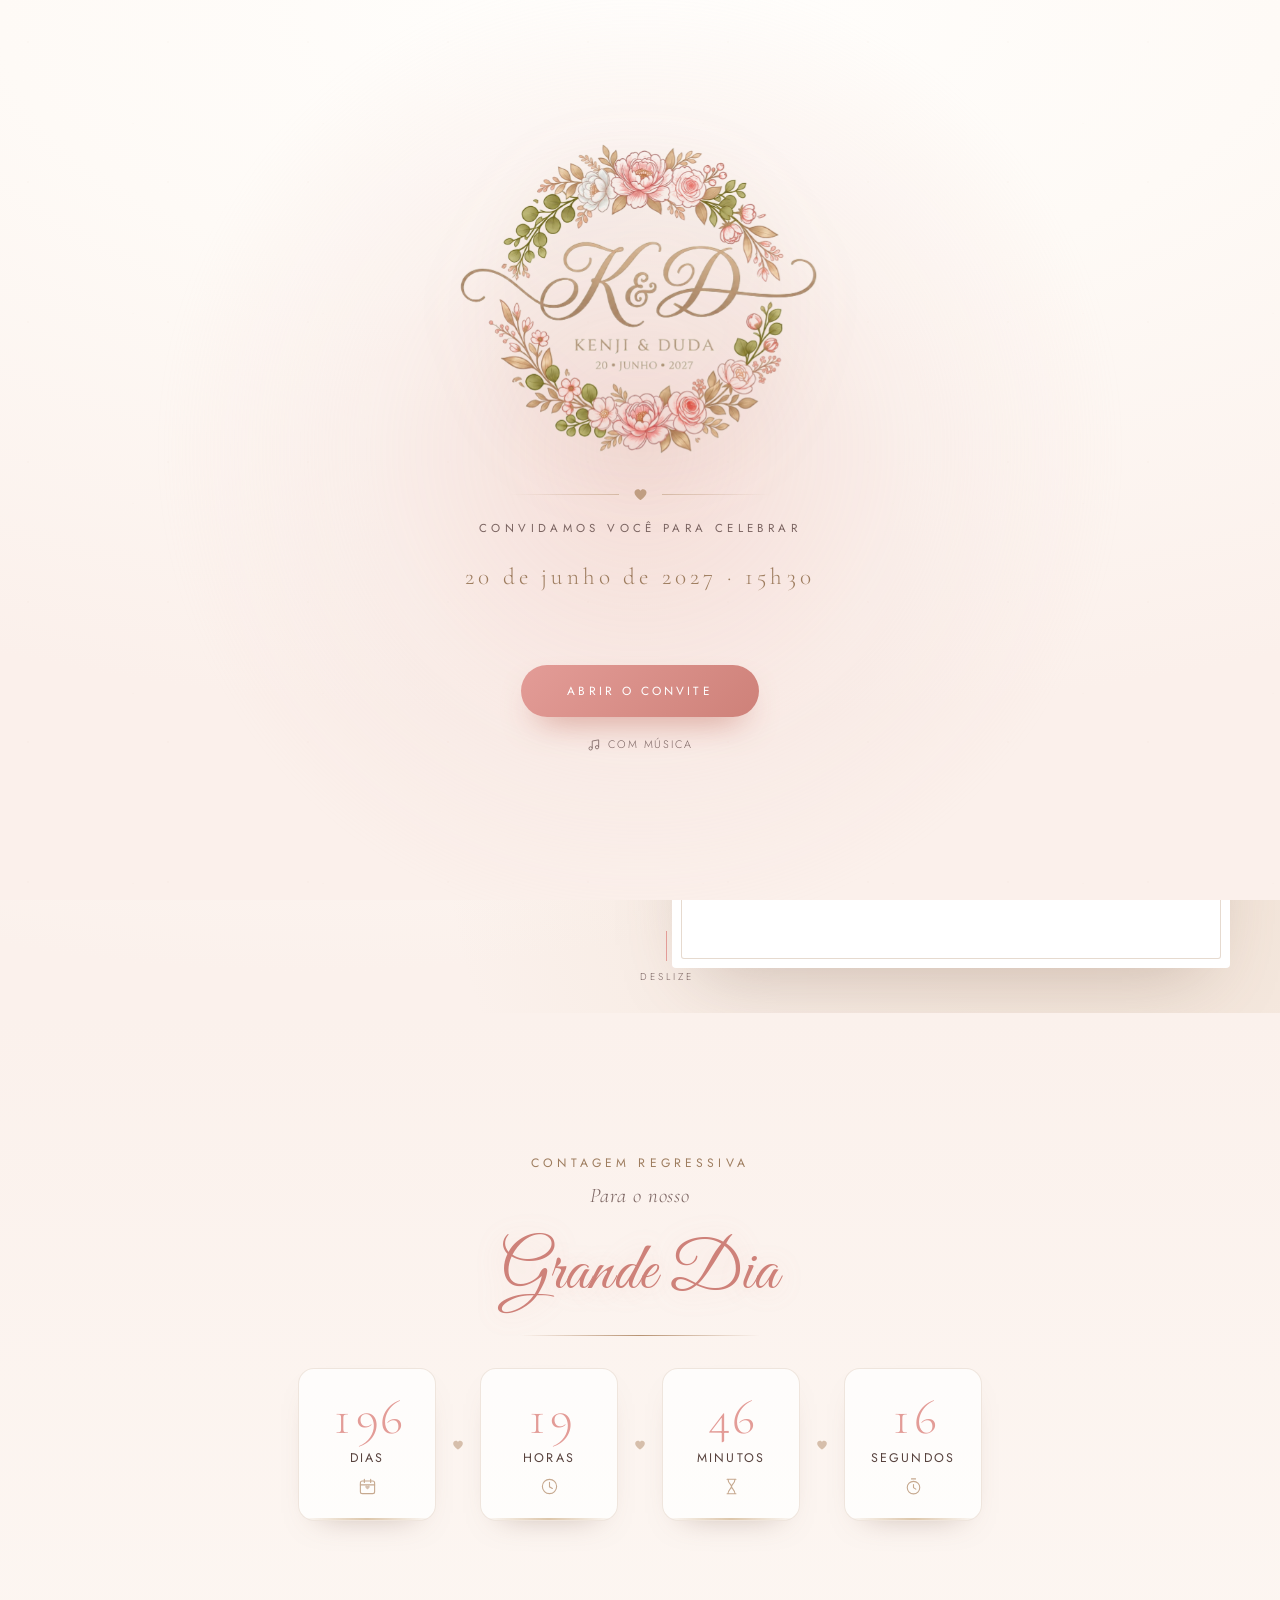
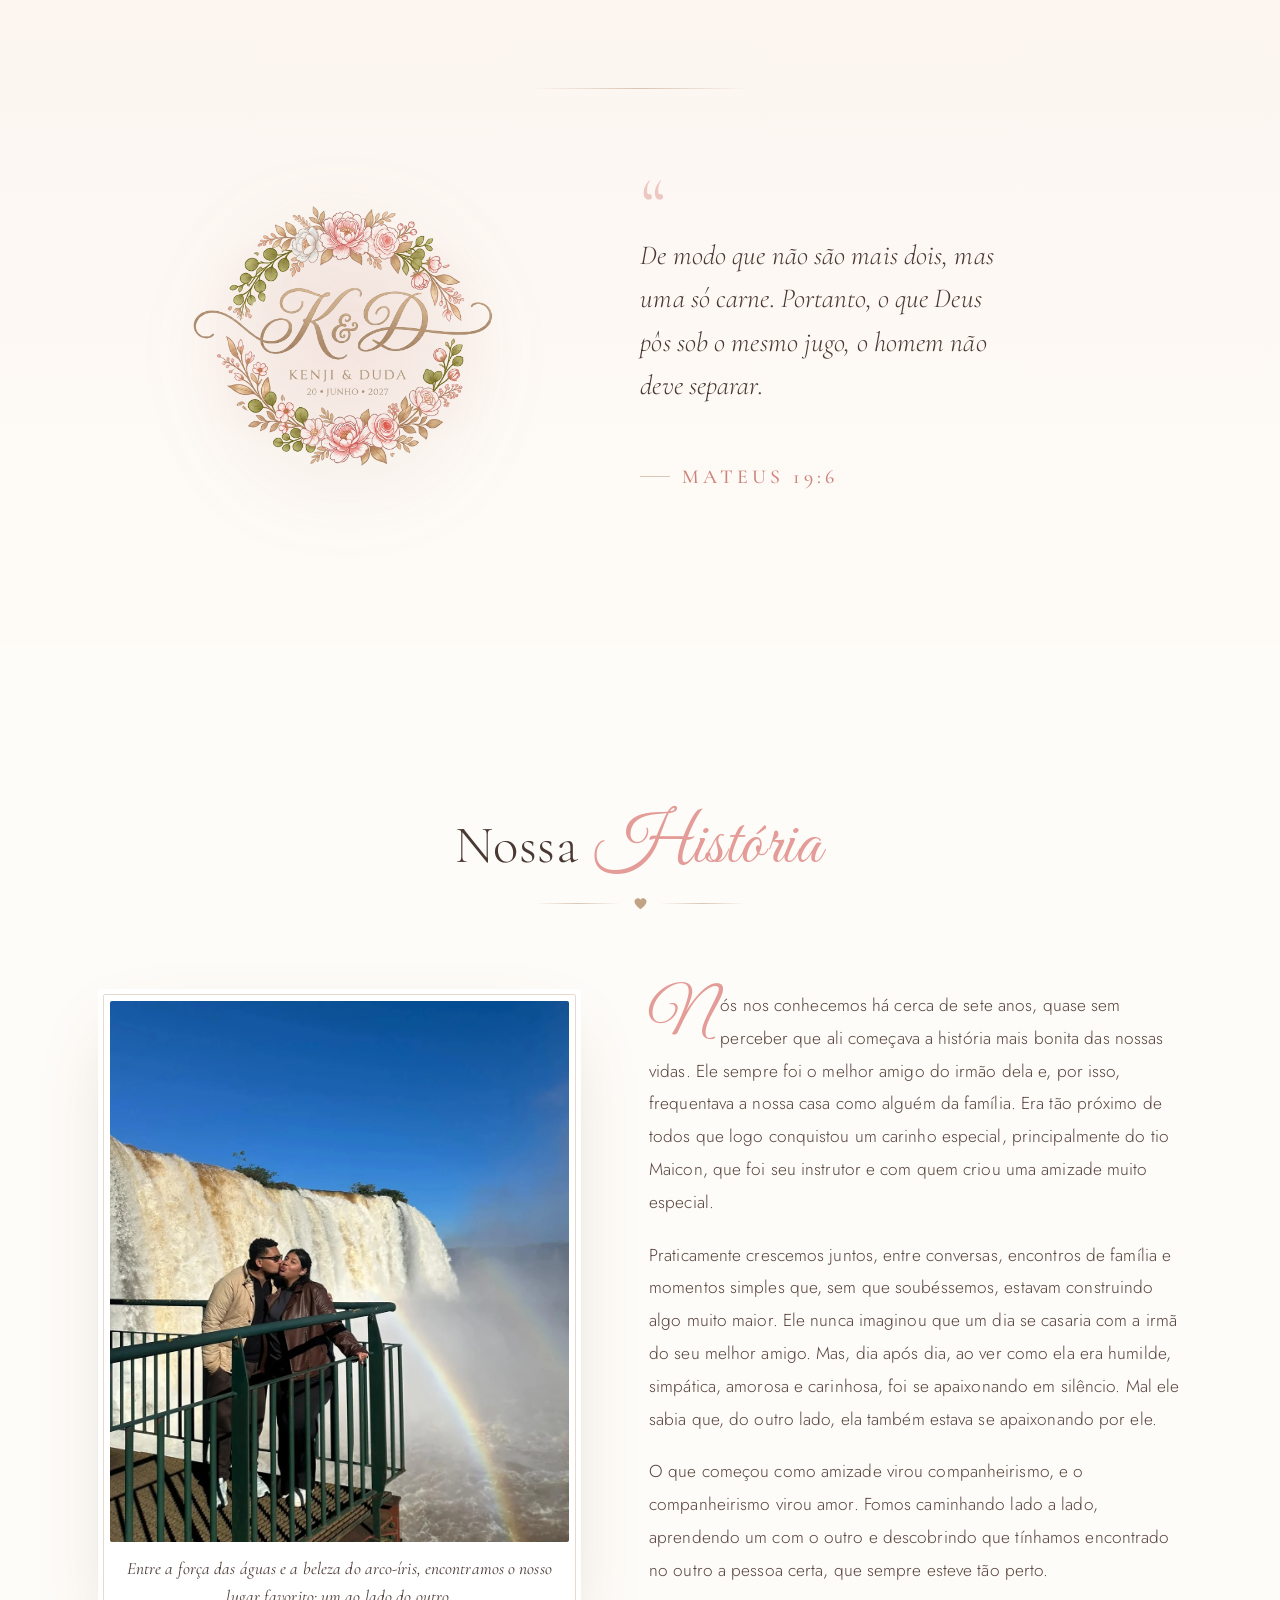
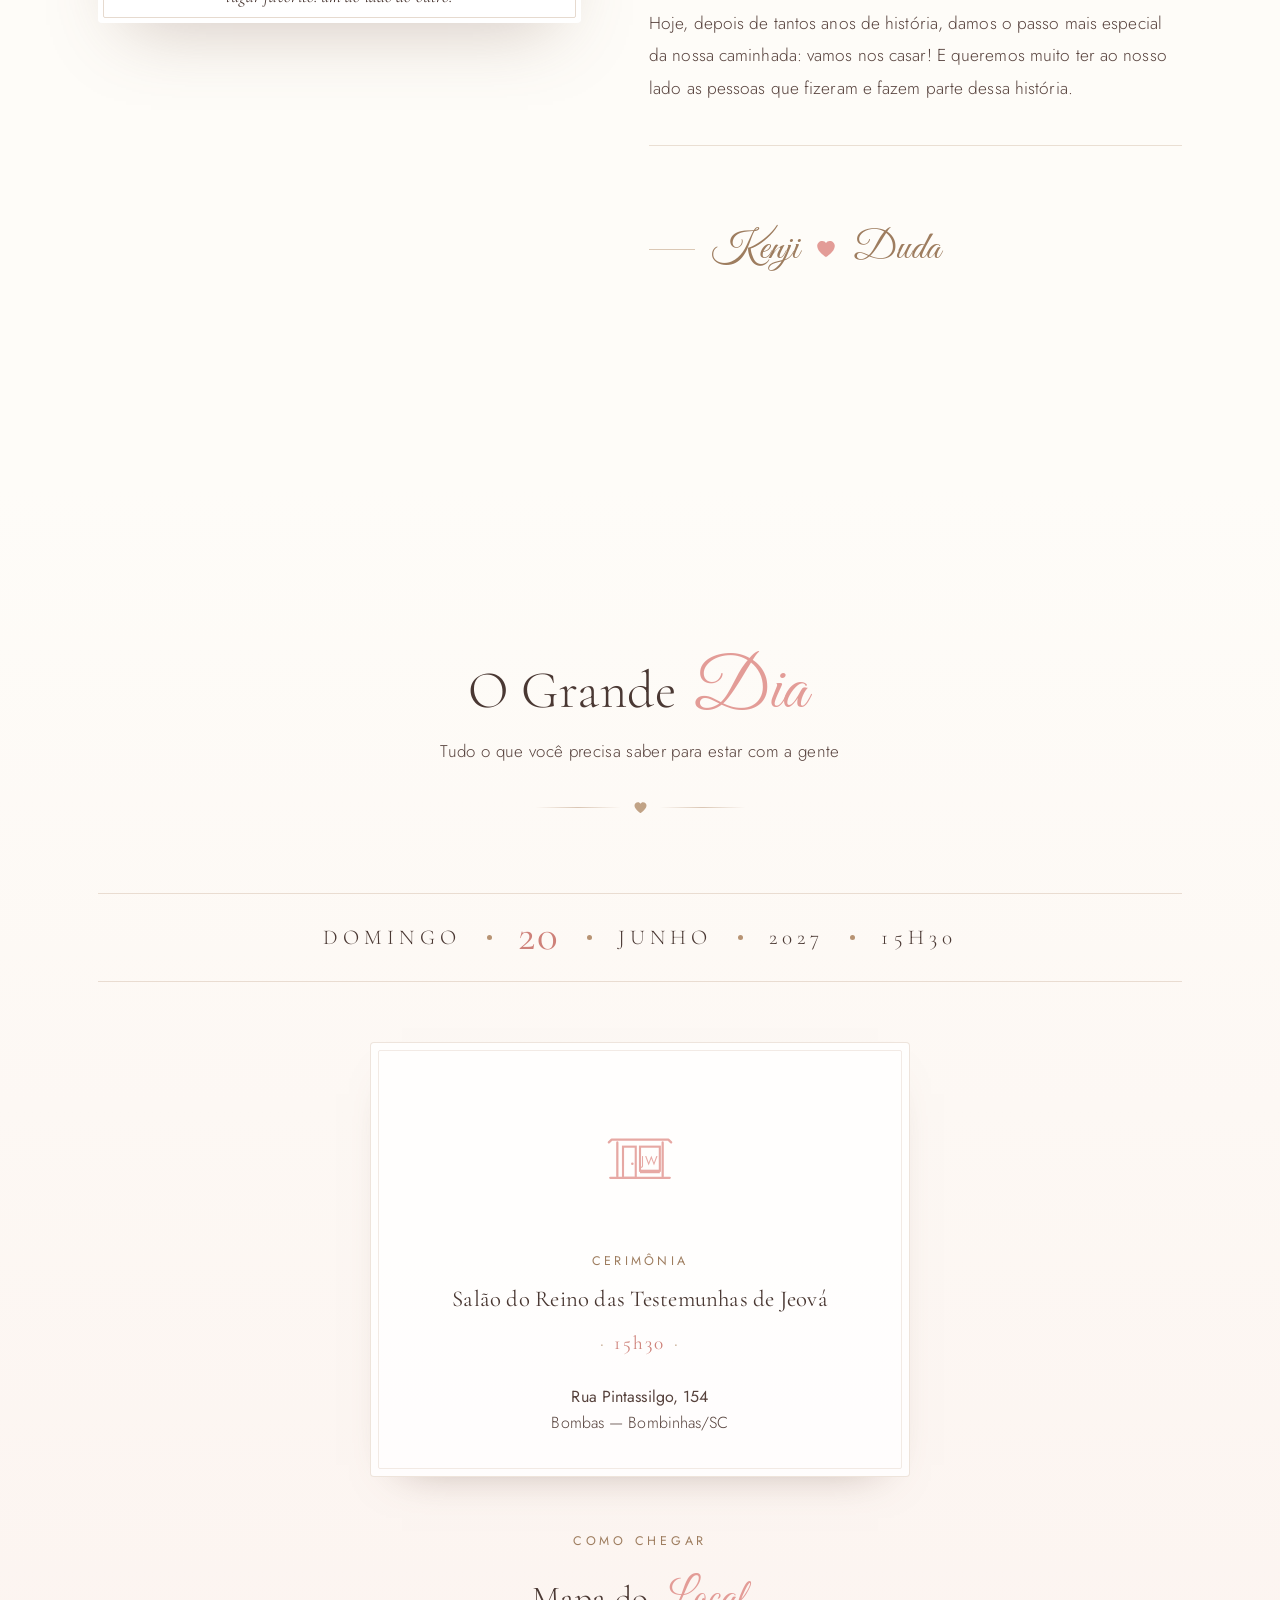
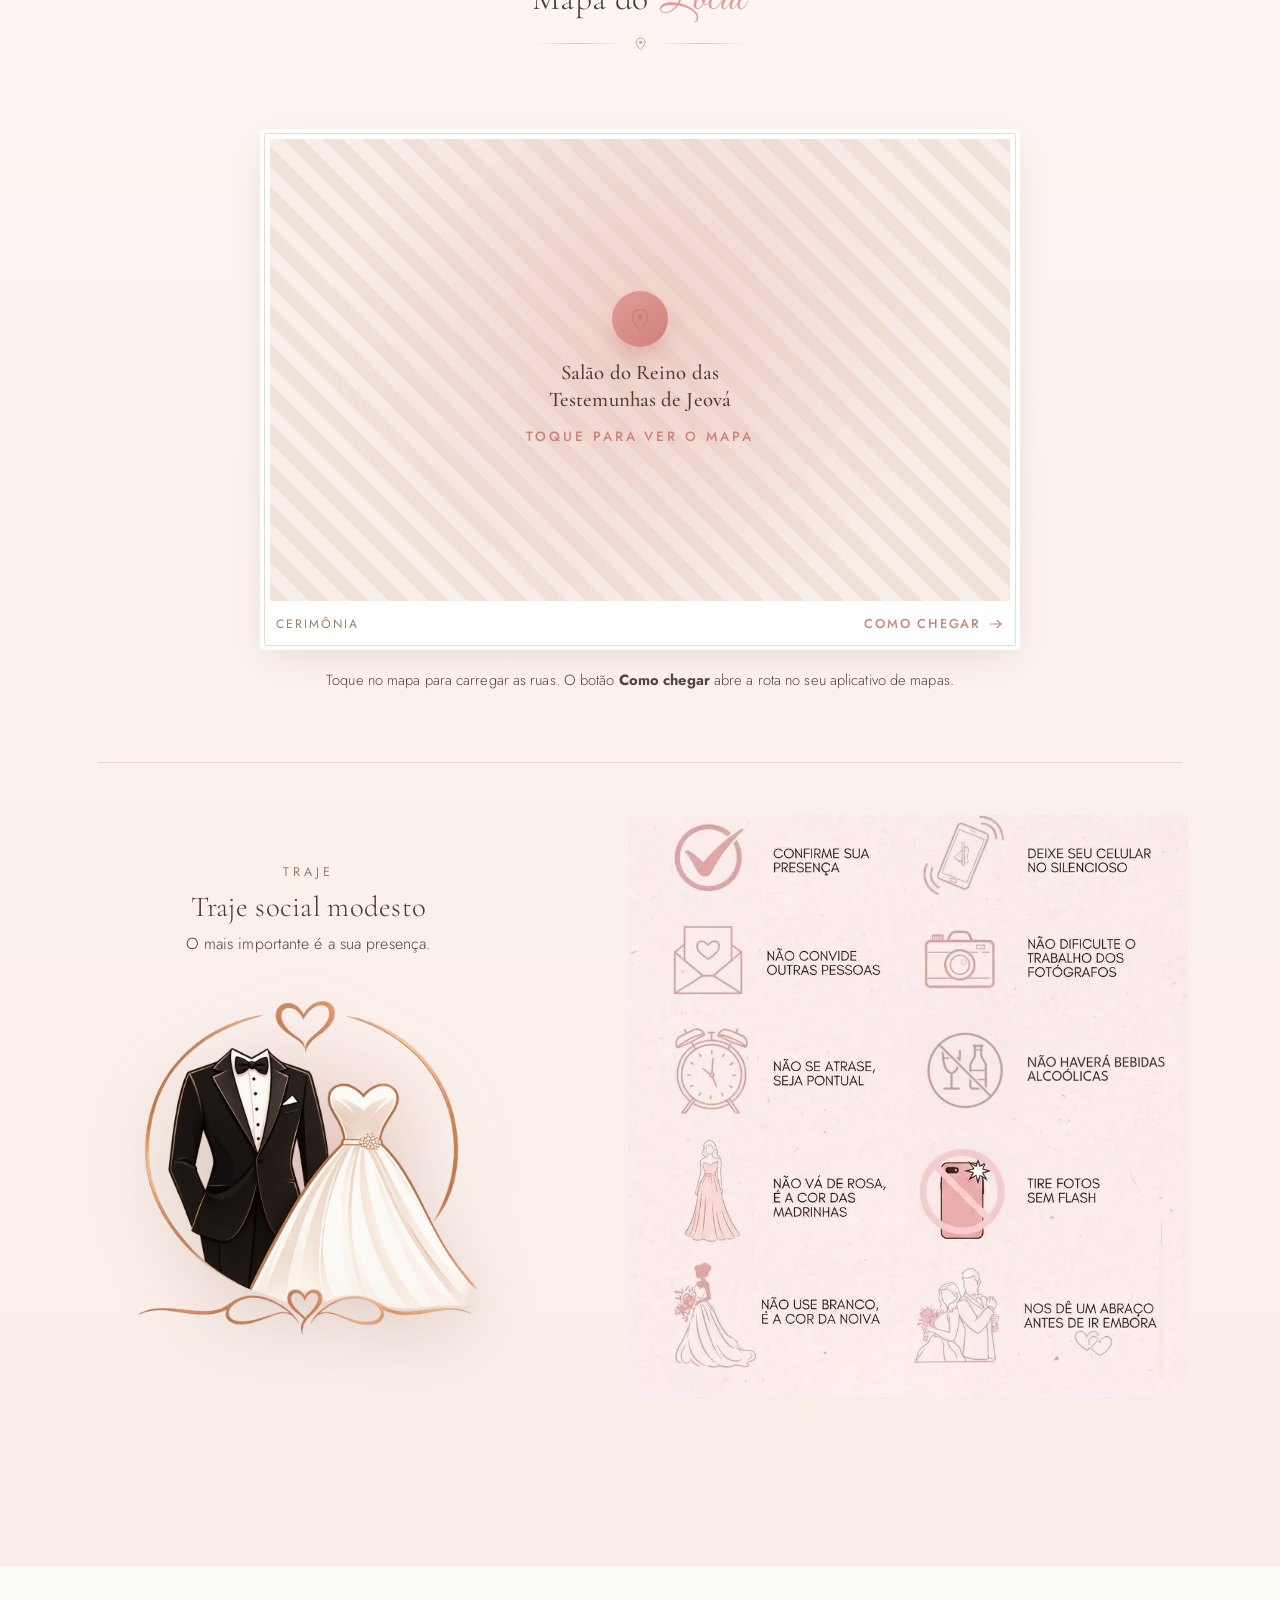
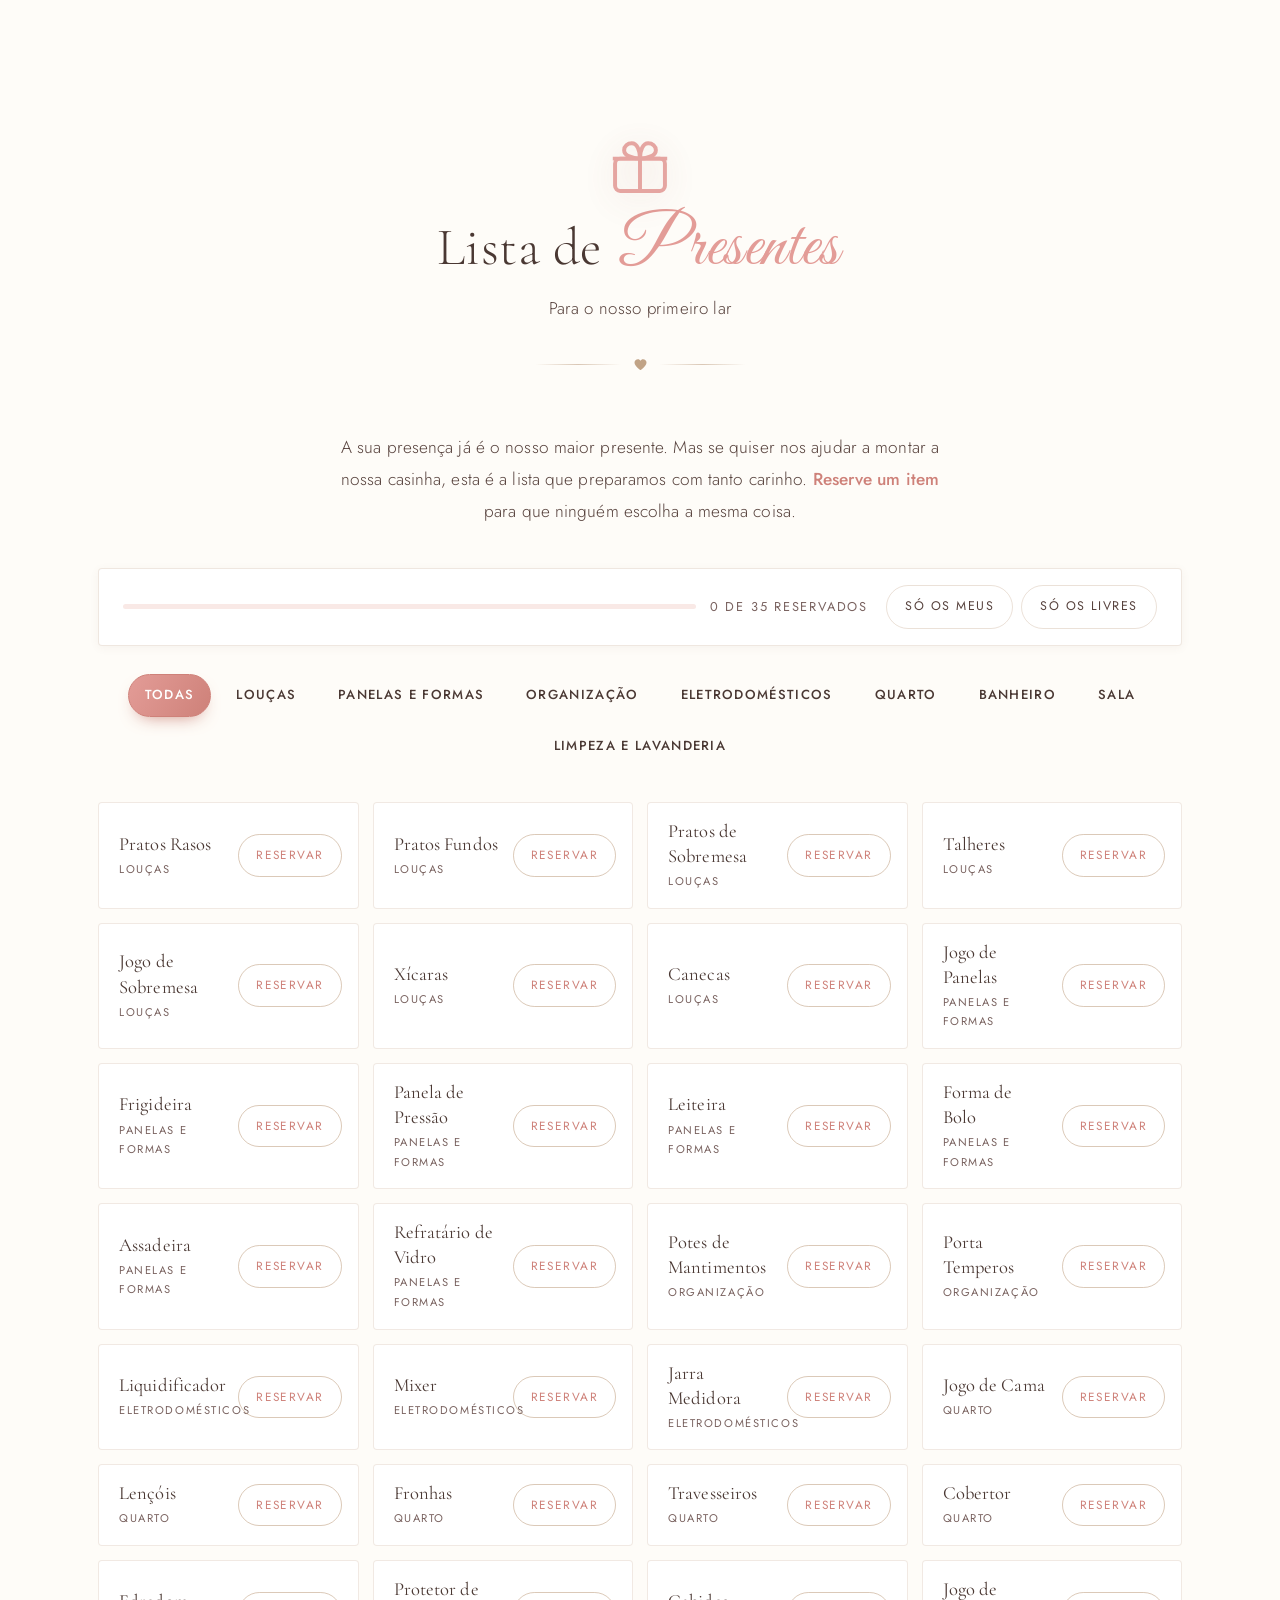
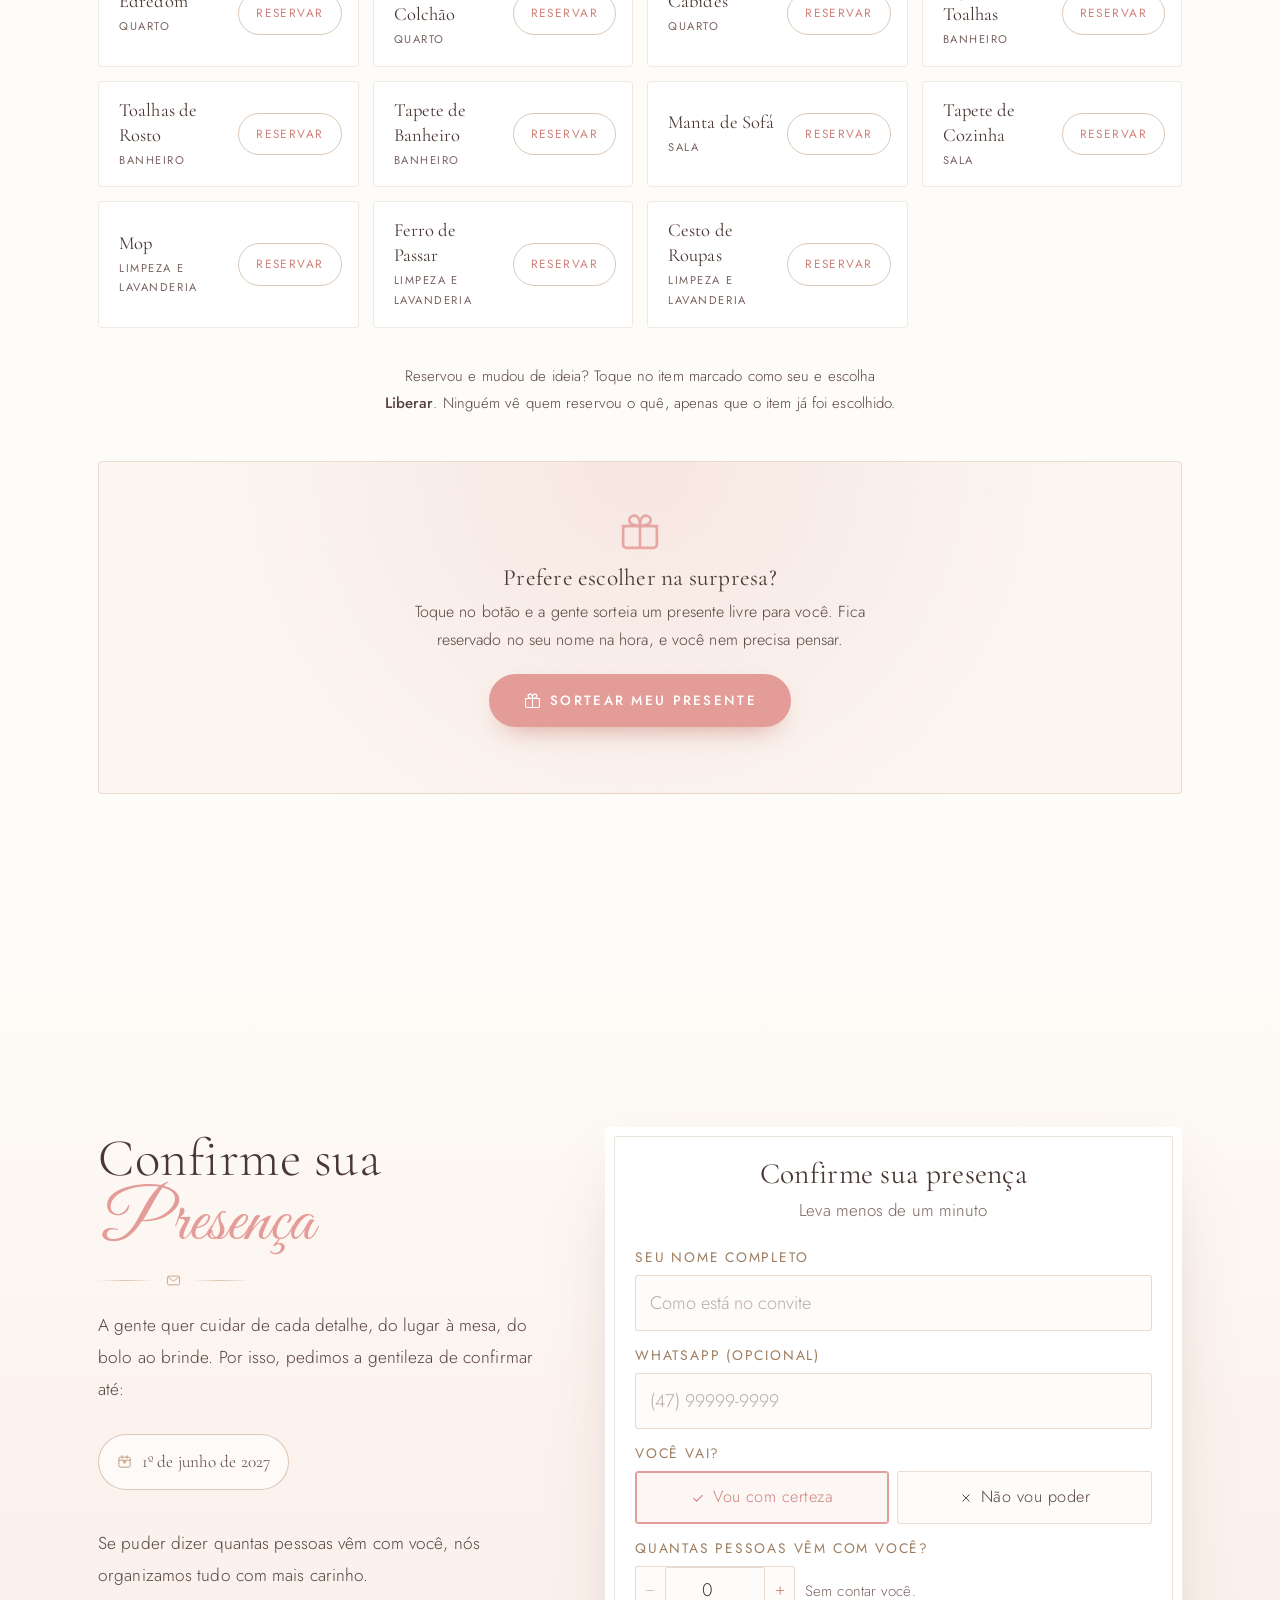
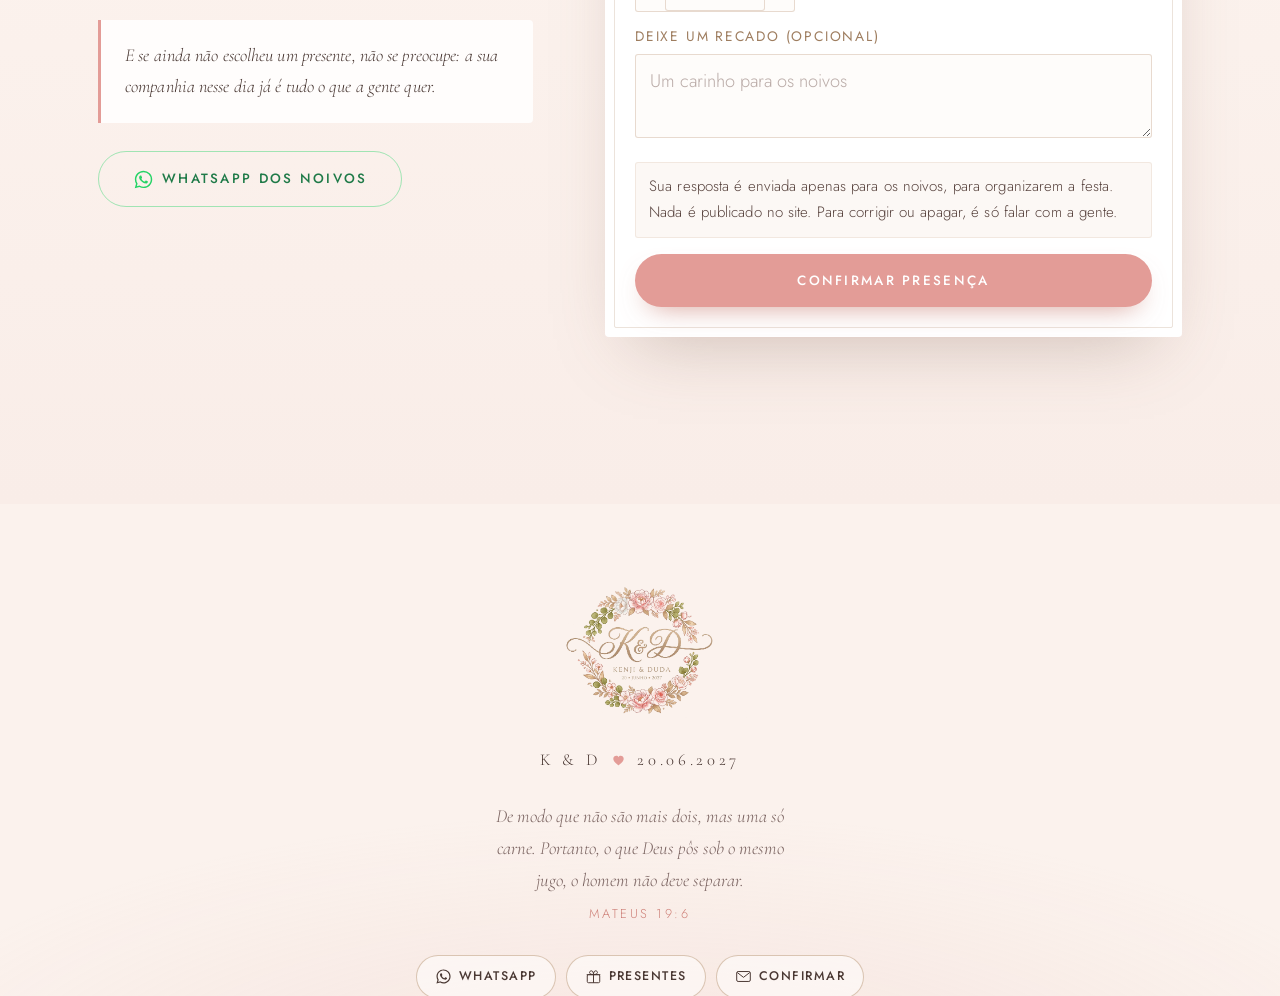
==== commit fd266184: "aponta as meta tags e o sitemap para o dominio proprio Sem og:url e og:image absolutos, a previa no " ====
--- a/index.html
+++ b/index.html
@@ -8,10 +8,18 @@
 <meta name="theme-color" content="#FDFBF7">
 
 <meta property="og:type" content="website">
+<meta property="og:url" content="https://kenjieduda.com.br/">
 <meta property="og:title" content="Kenji &amp; Duda — 20 de junho de 2027">
 <meta property="og:description" content="Nossa história, o grande dia, lista de presentes e confirmação de presença.">
-<meta property="og:image" content="assets/arte/compartilhar.jpg">
+<meta property="og:image" content="https://kenjieduda.com.br/assets/arte/compartilhar.jpg">
 <meta property="og:locale" content="pt_BR">
+
+<meta name="twitter:card" content="summary_large_image">
+<meta name="twitter:title" content="Kenji &amp; Duda — 20 de junho de 2027">
+<meta name="twitter:description" content="Nossa história, o grande dia, lista de presentes e confirmação de presença.">
+<meta name="twitter:image" content="https://kenjieduda.com.br/assets/arte/compartilhar.jpg">
+
+<link rel="canonical" href="https://kenjieduda.com.br/">
 
 <link rel="icon" href="assets/arte/favicon-32.png" sizes="32x32" type="image/png">
 <link rel="apple-touch-icon" href="assets/arte/favicon-180.png">
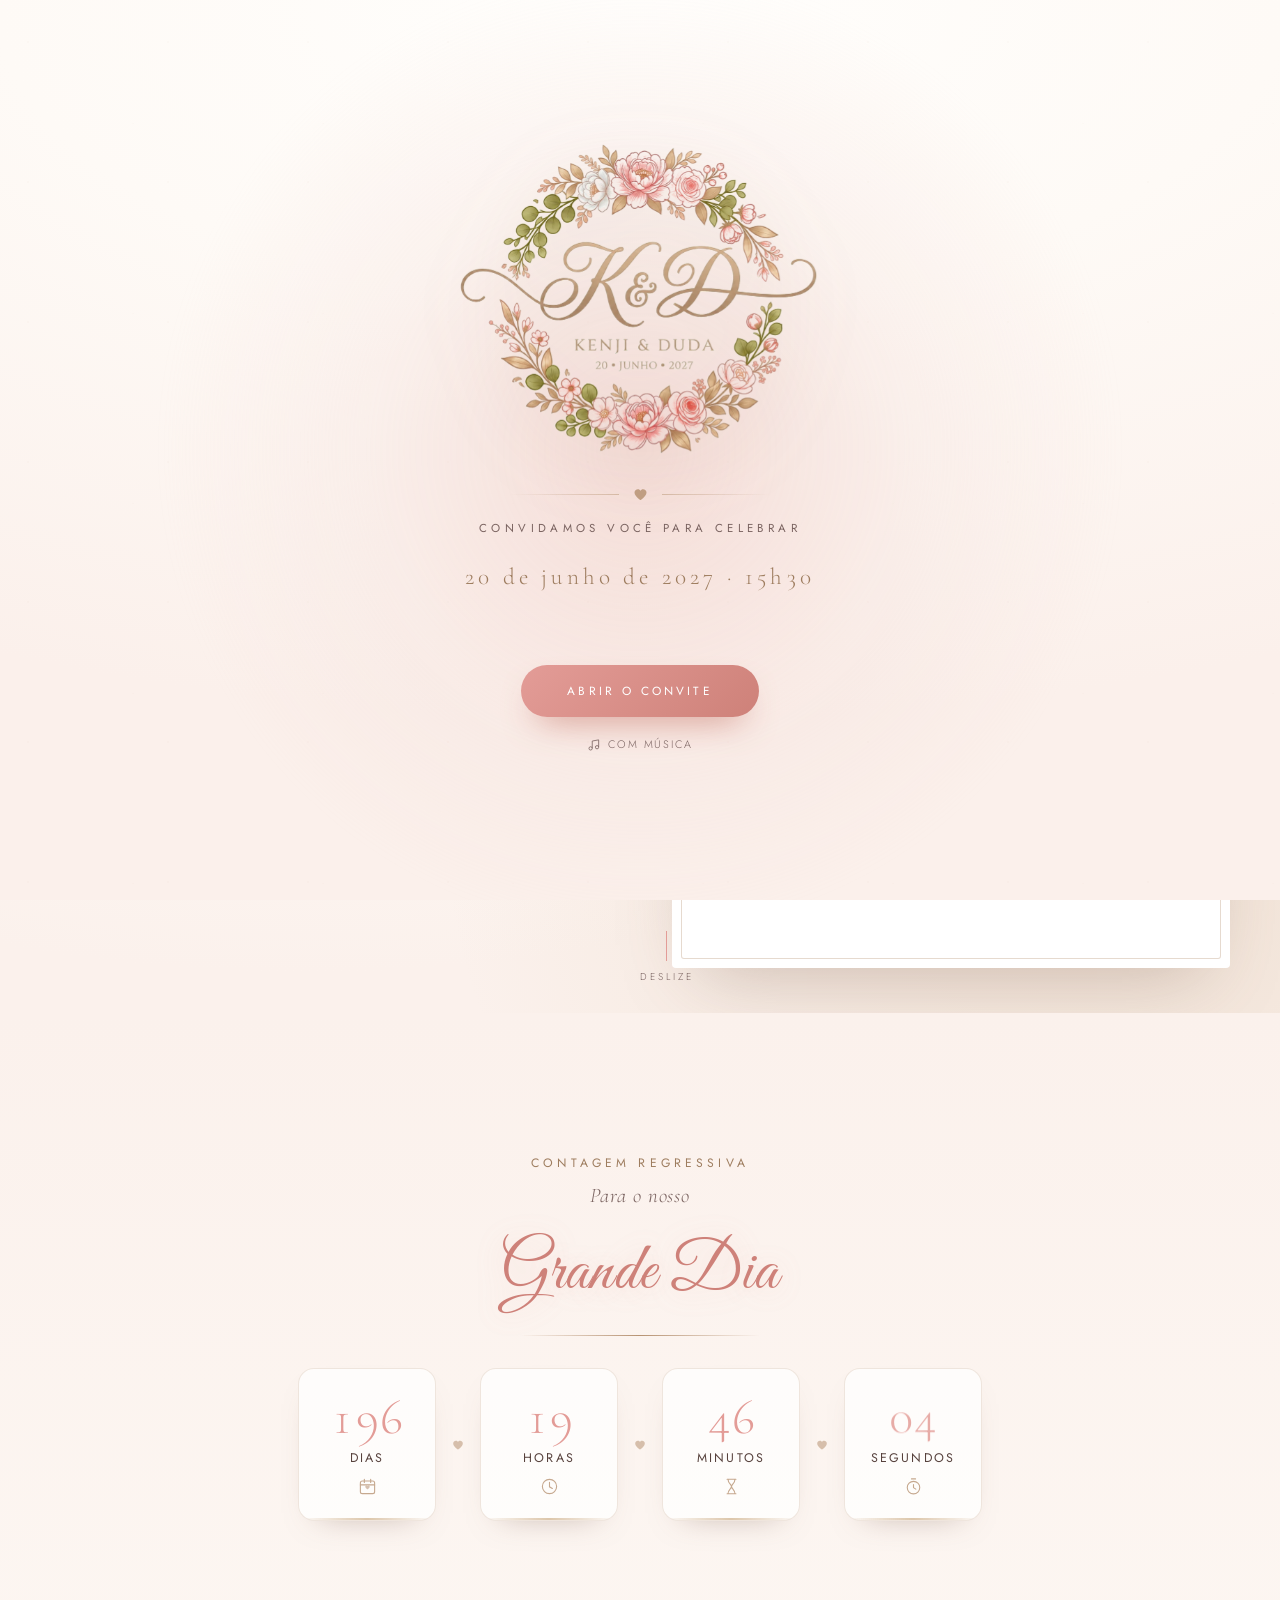
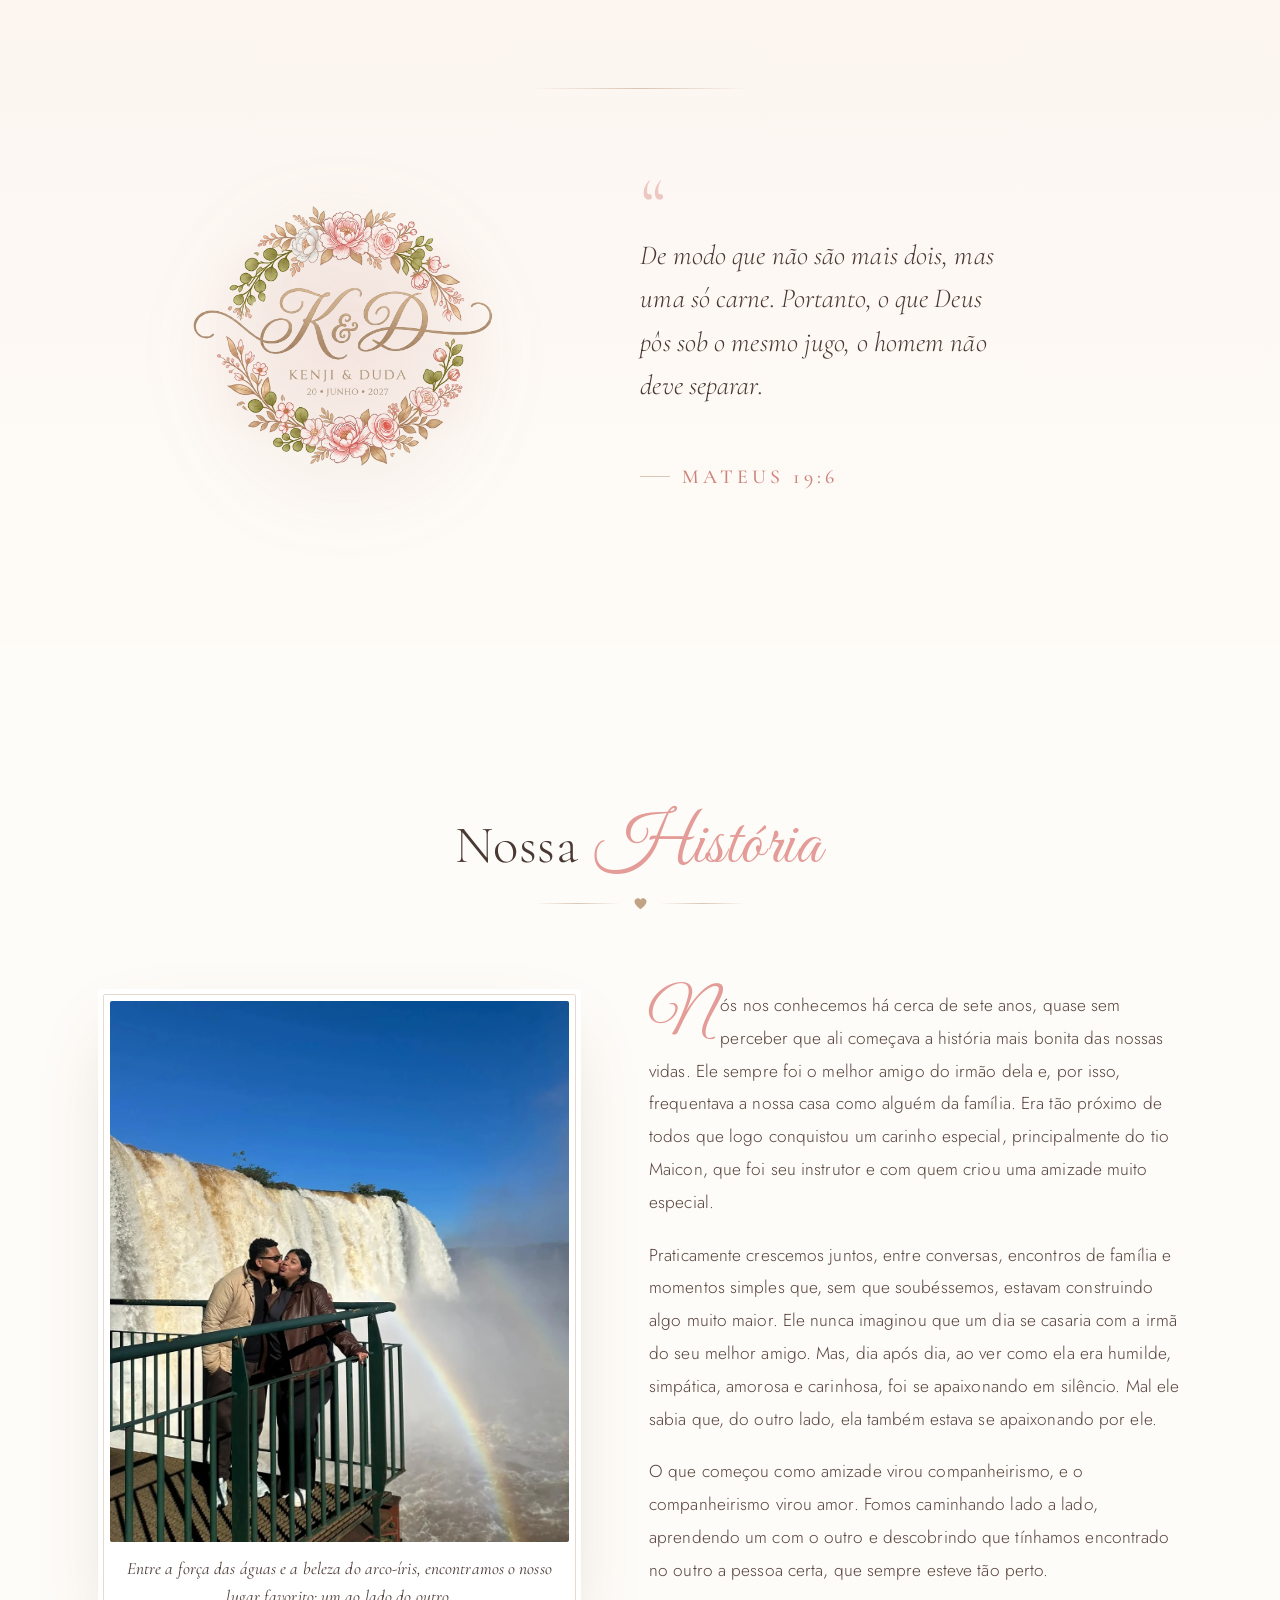
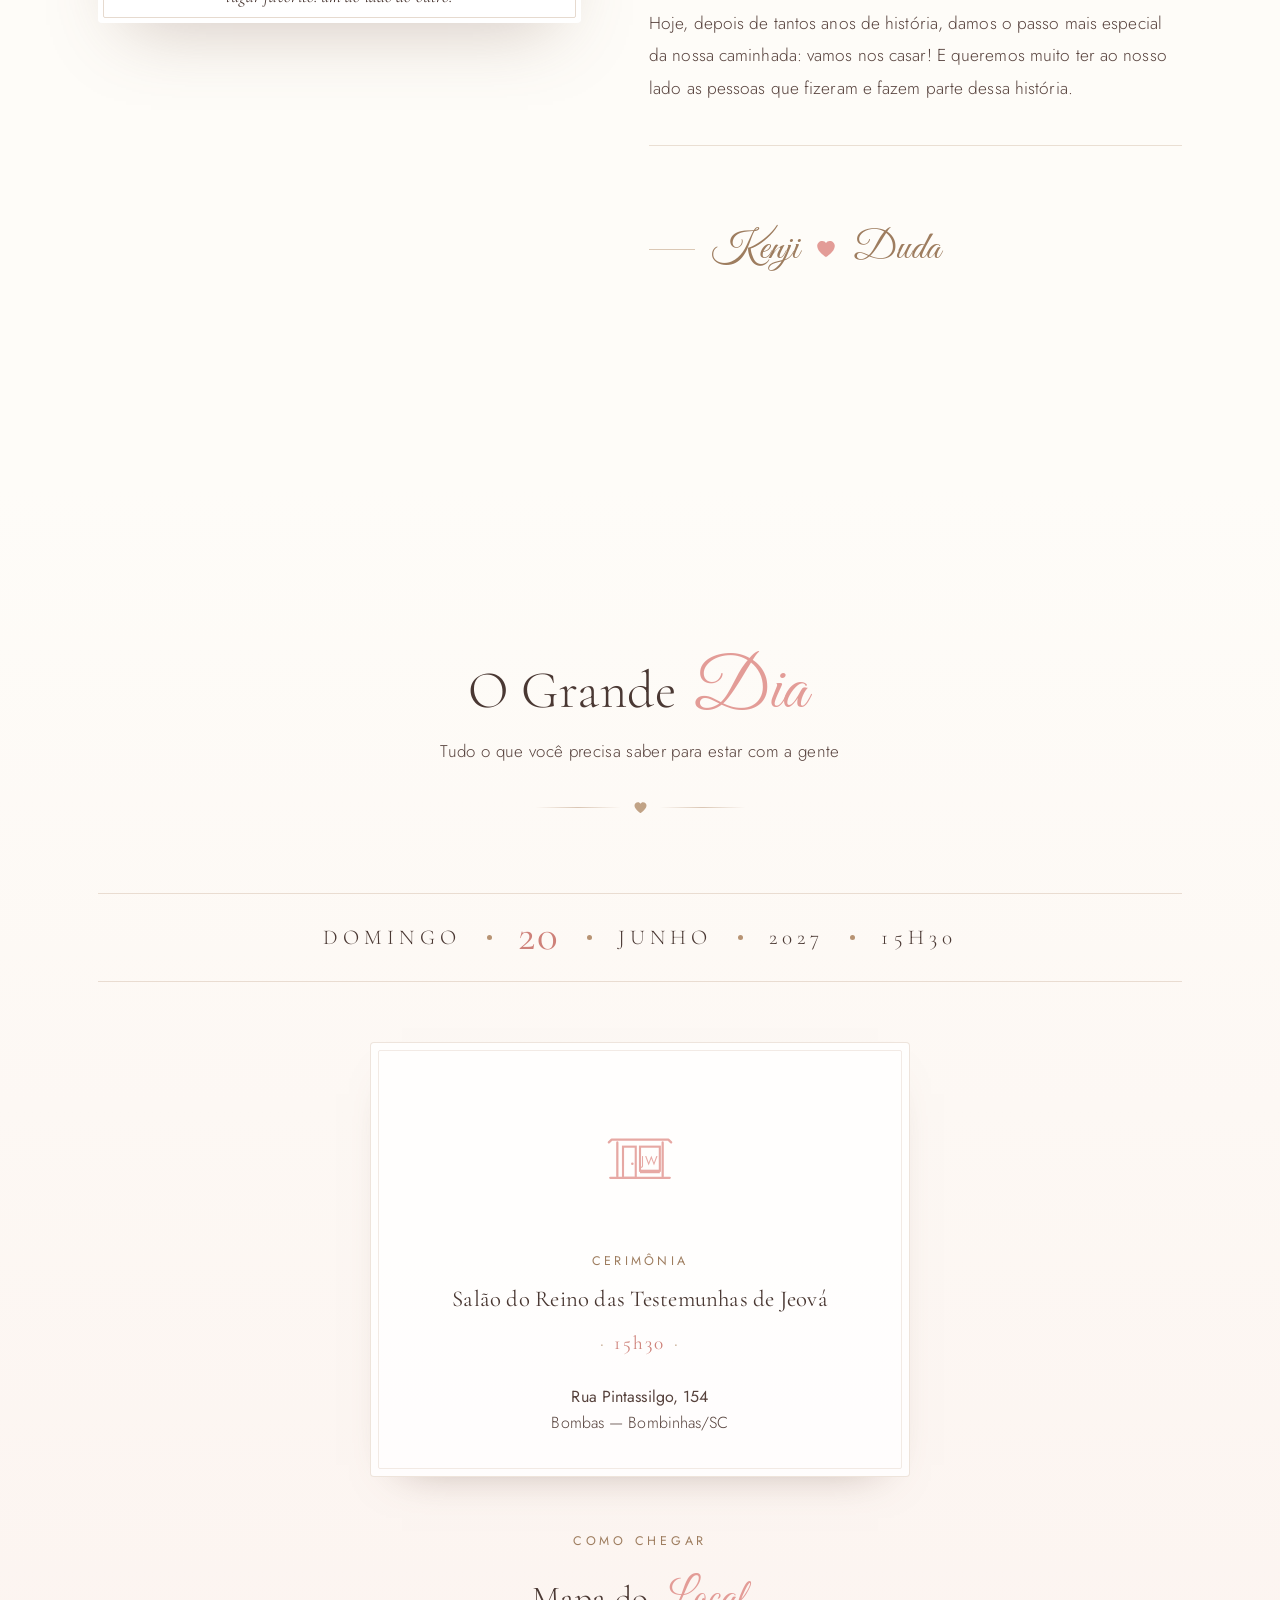
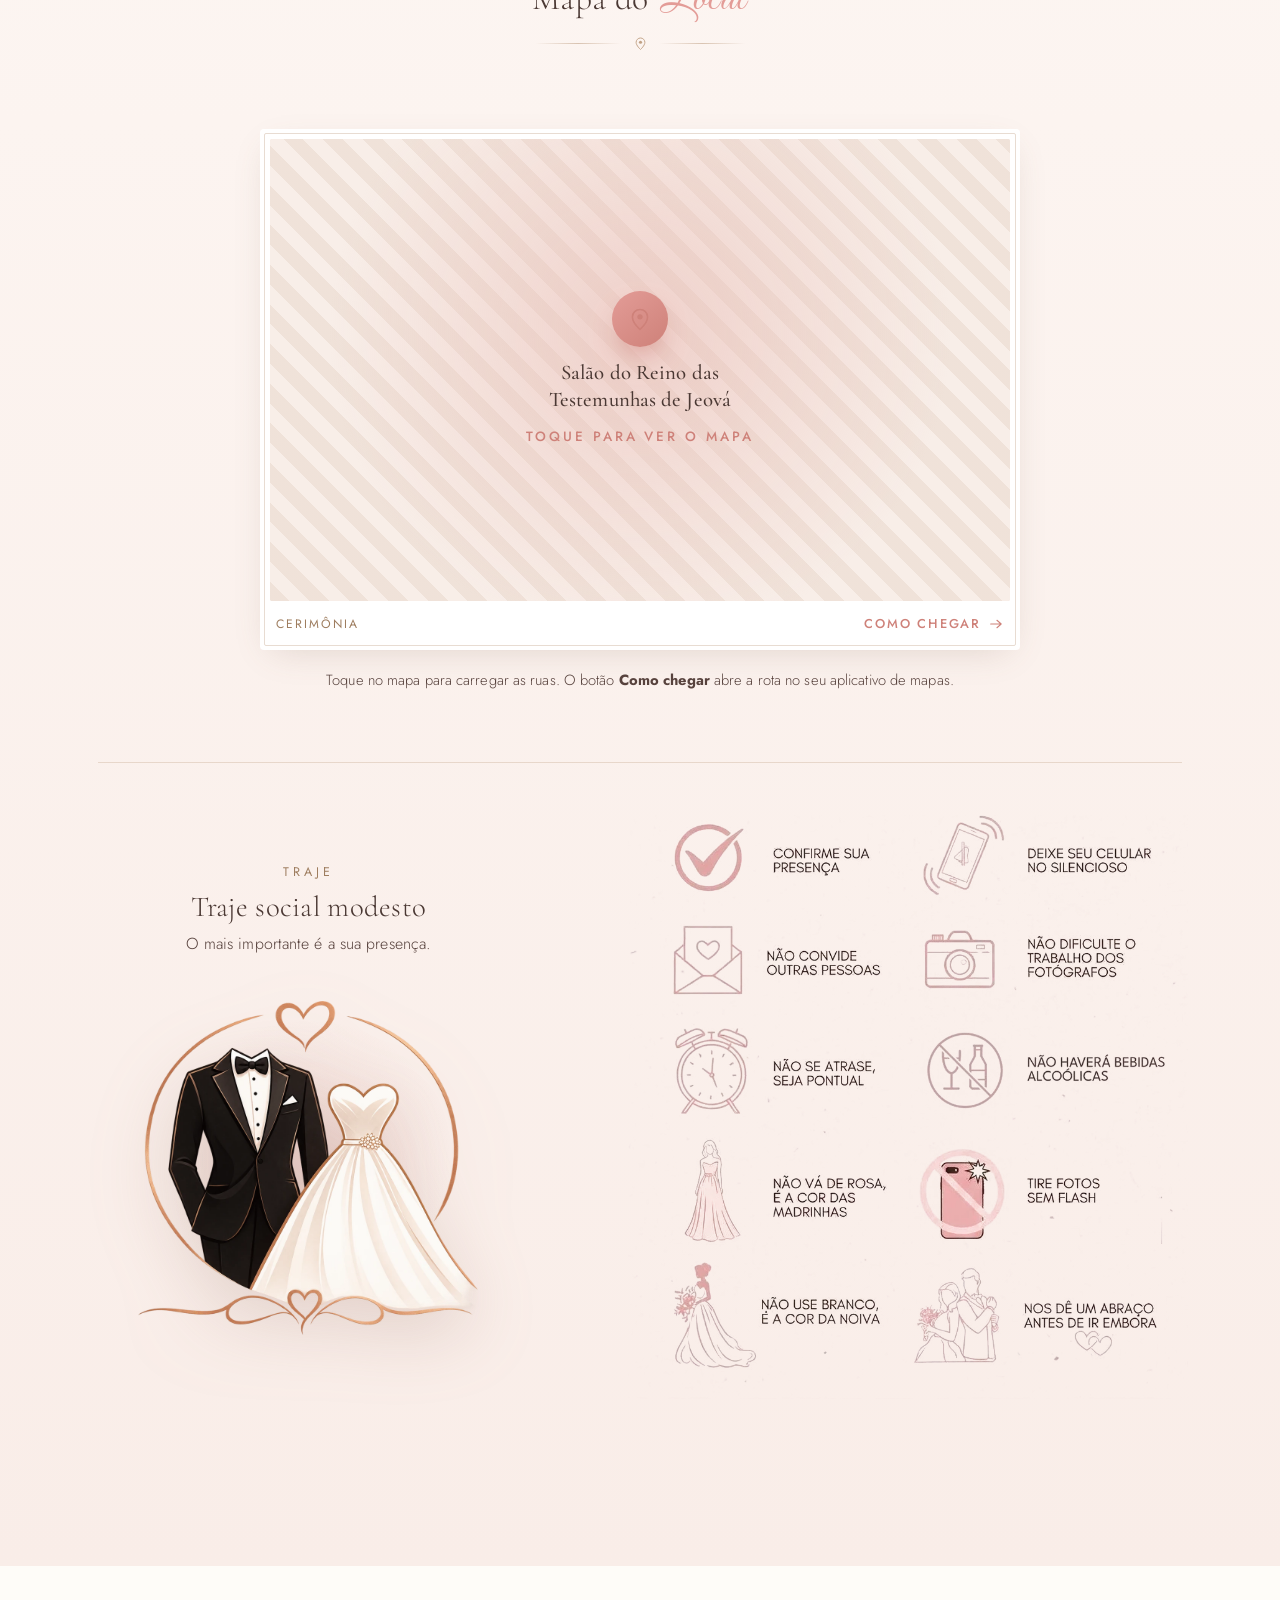
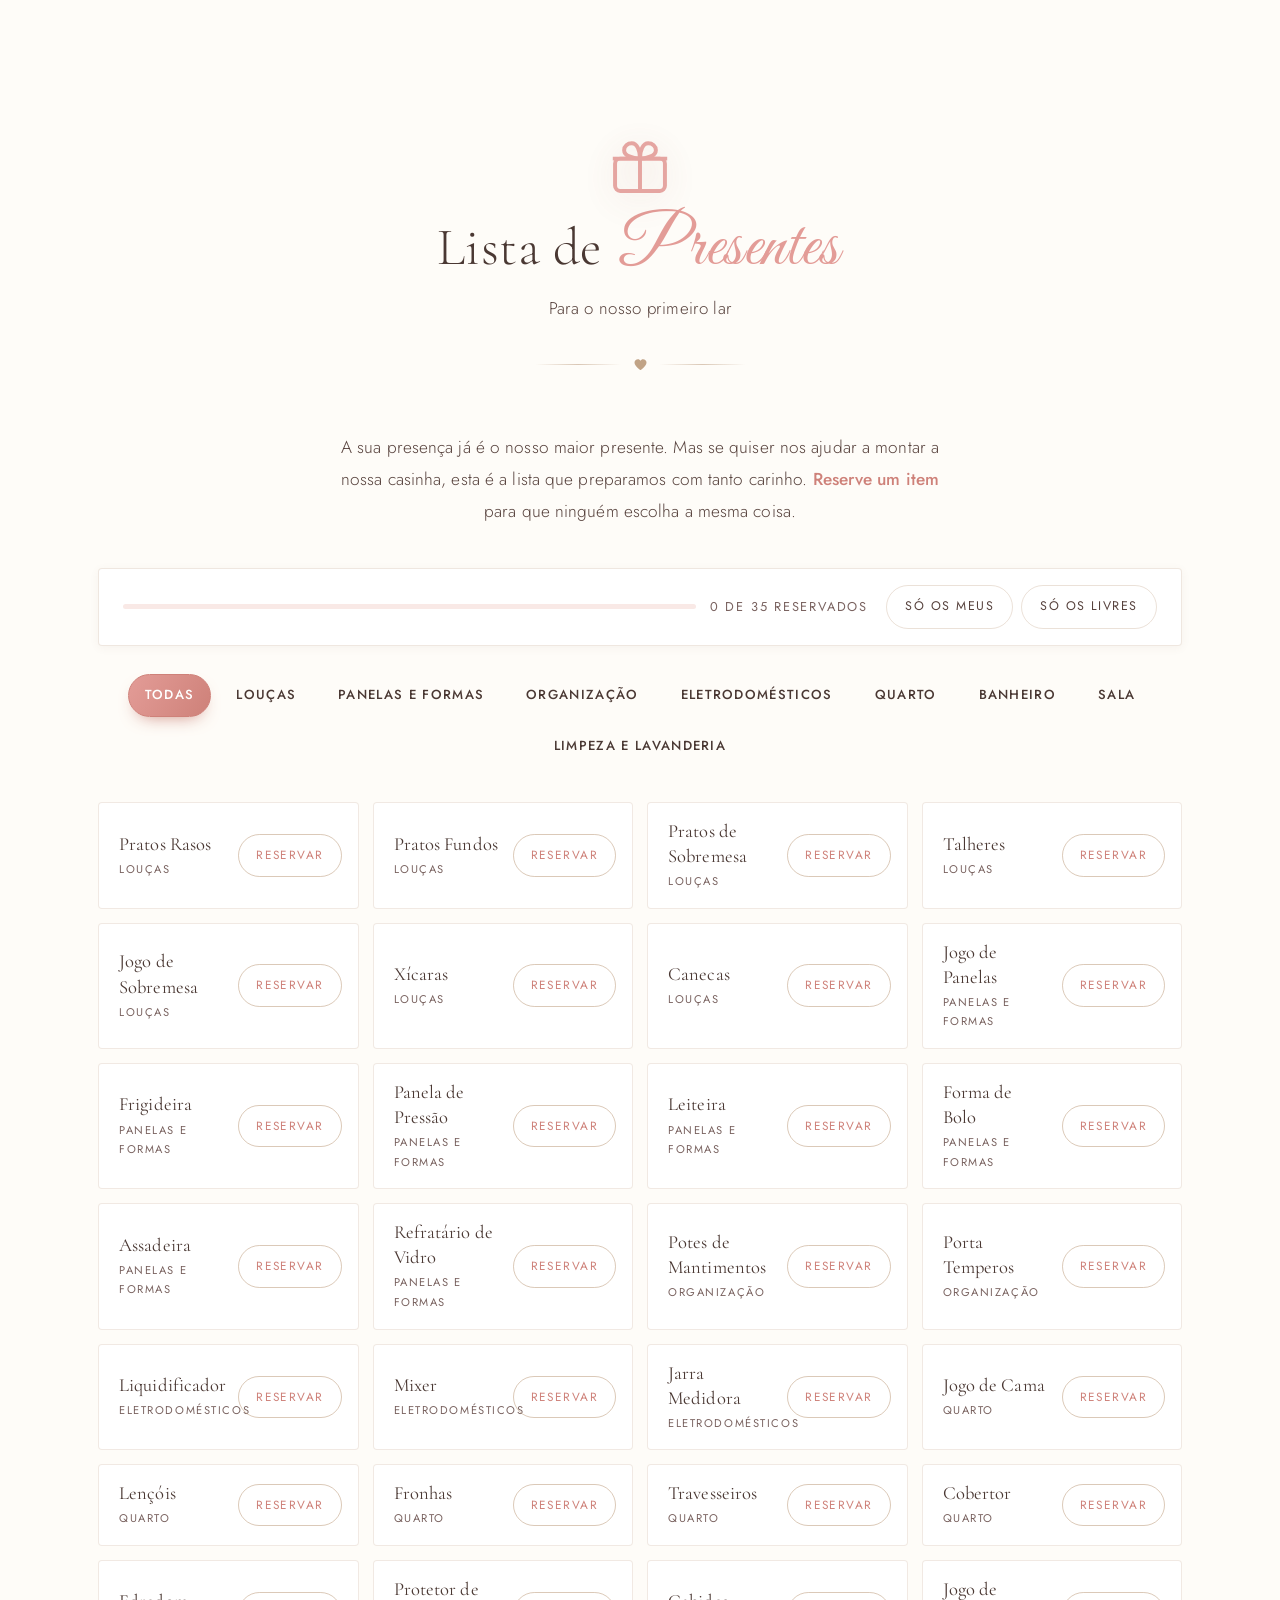
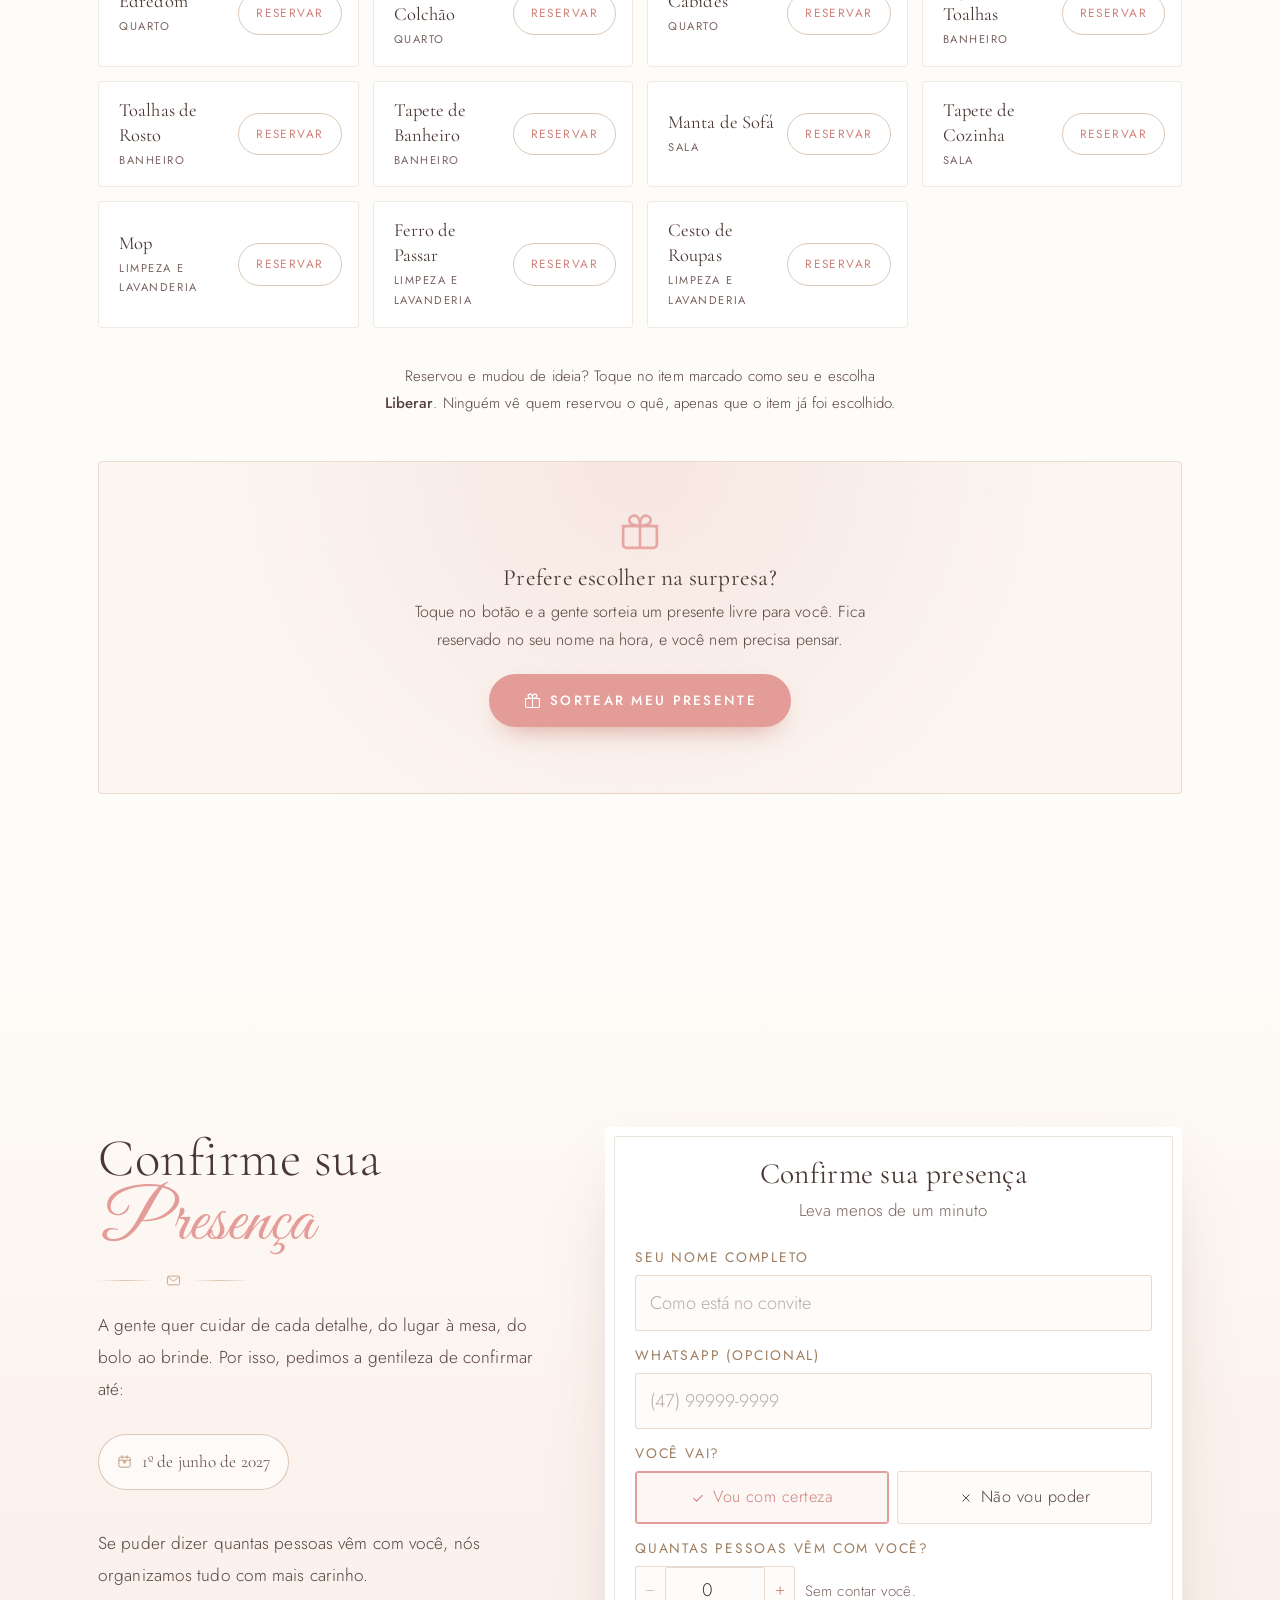
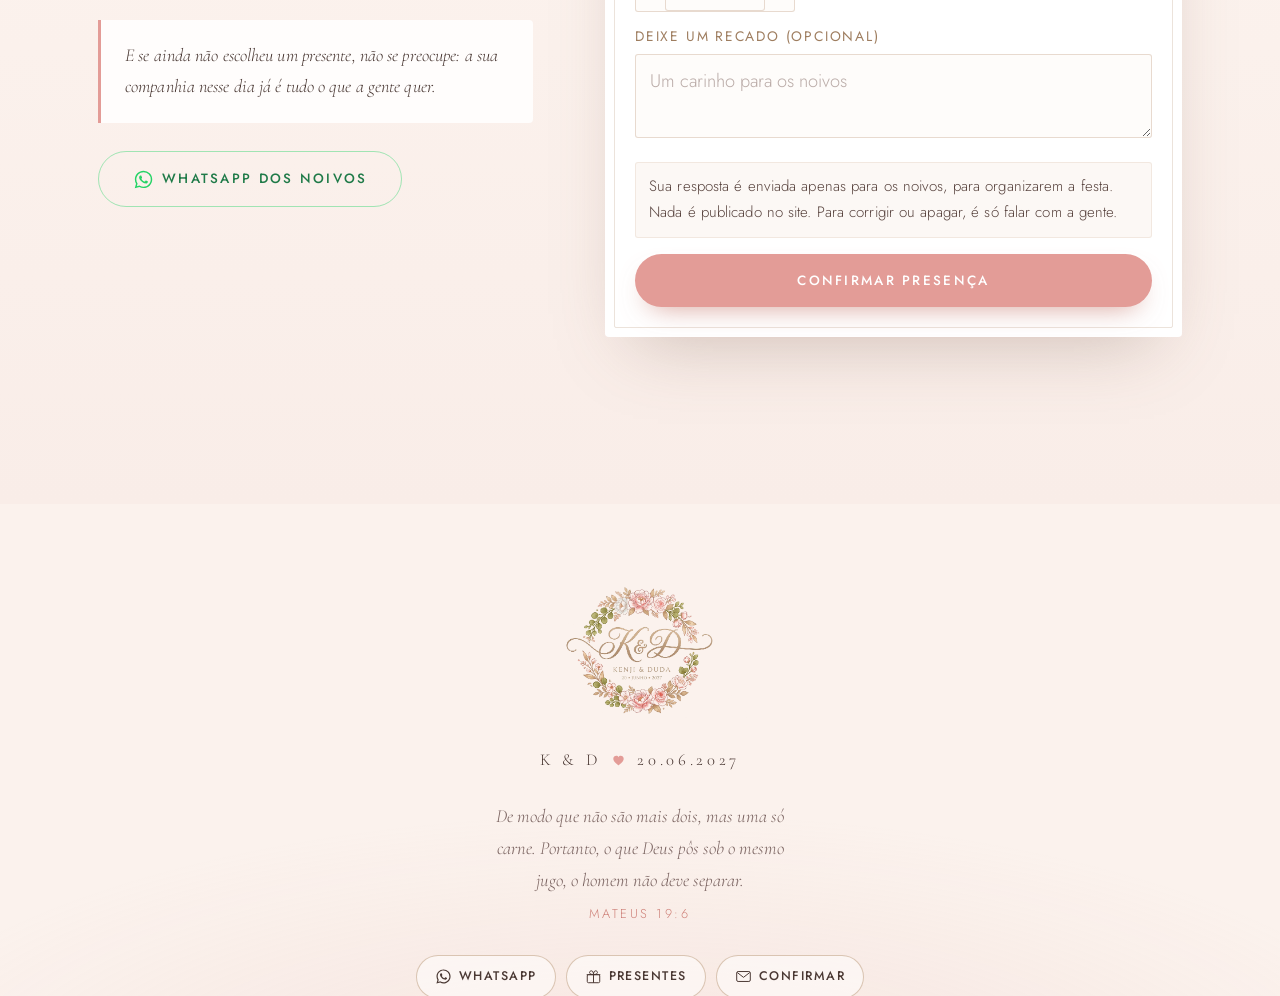
==== commit 02c3cedc: "traje: cartilha com fundo transparente, igual ao site O papel rosado da cartilha destoava do fundo c" ====
--- a/index.html
+++ b/index.html
@@ -488,8 +488,8 @@
 
       <figure class="traje__cartilha">
         <picture>
-          <source srcset="assets/arte/traje-cartilha.webp?v=2" type="image/webp">
-          <img src="assets/arte/traje-cartilha.jpg?v=2" width="900" height="939"
+          <source srcset="assets/arte/traje-cartilha.webp?v=3" type="image/webp">
+          <img src="assets/arte/traje-cartilha.png?v=3" width="900" height="939"
                alt="Orientações aos convidados: confirme sua presença, deixe o celular no silencioso, não convide outras pessoas, não dificulte o trabalho dos fotógrafos, não se atrase, não haverá bebidas alcoólicas, não vá de rosa, tire fotos sem flash, não use branco e nos dê um abraço antes de ir embora"
                loading="lazy" decoding="async">
         </picture>
